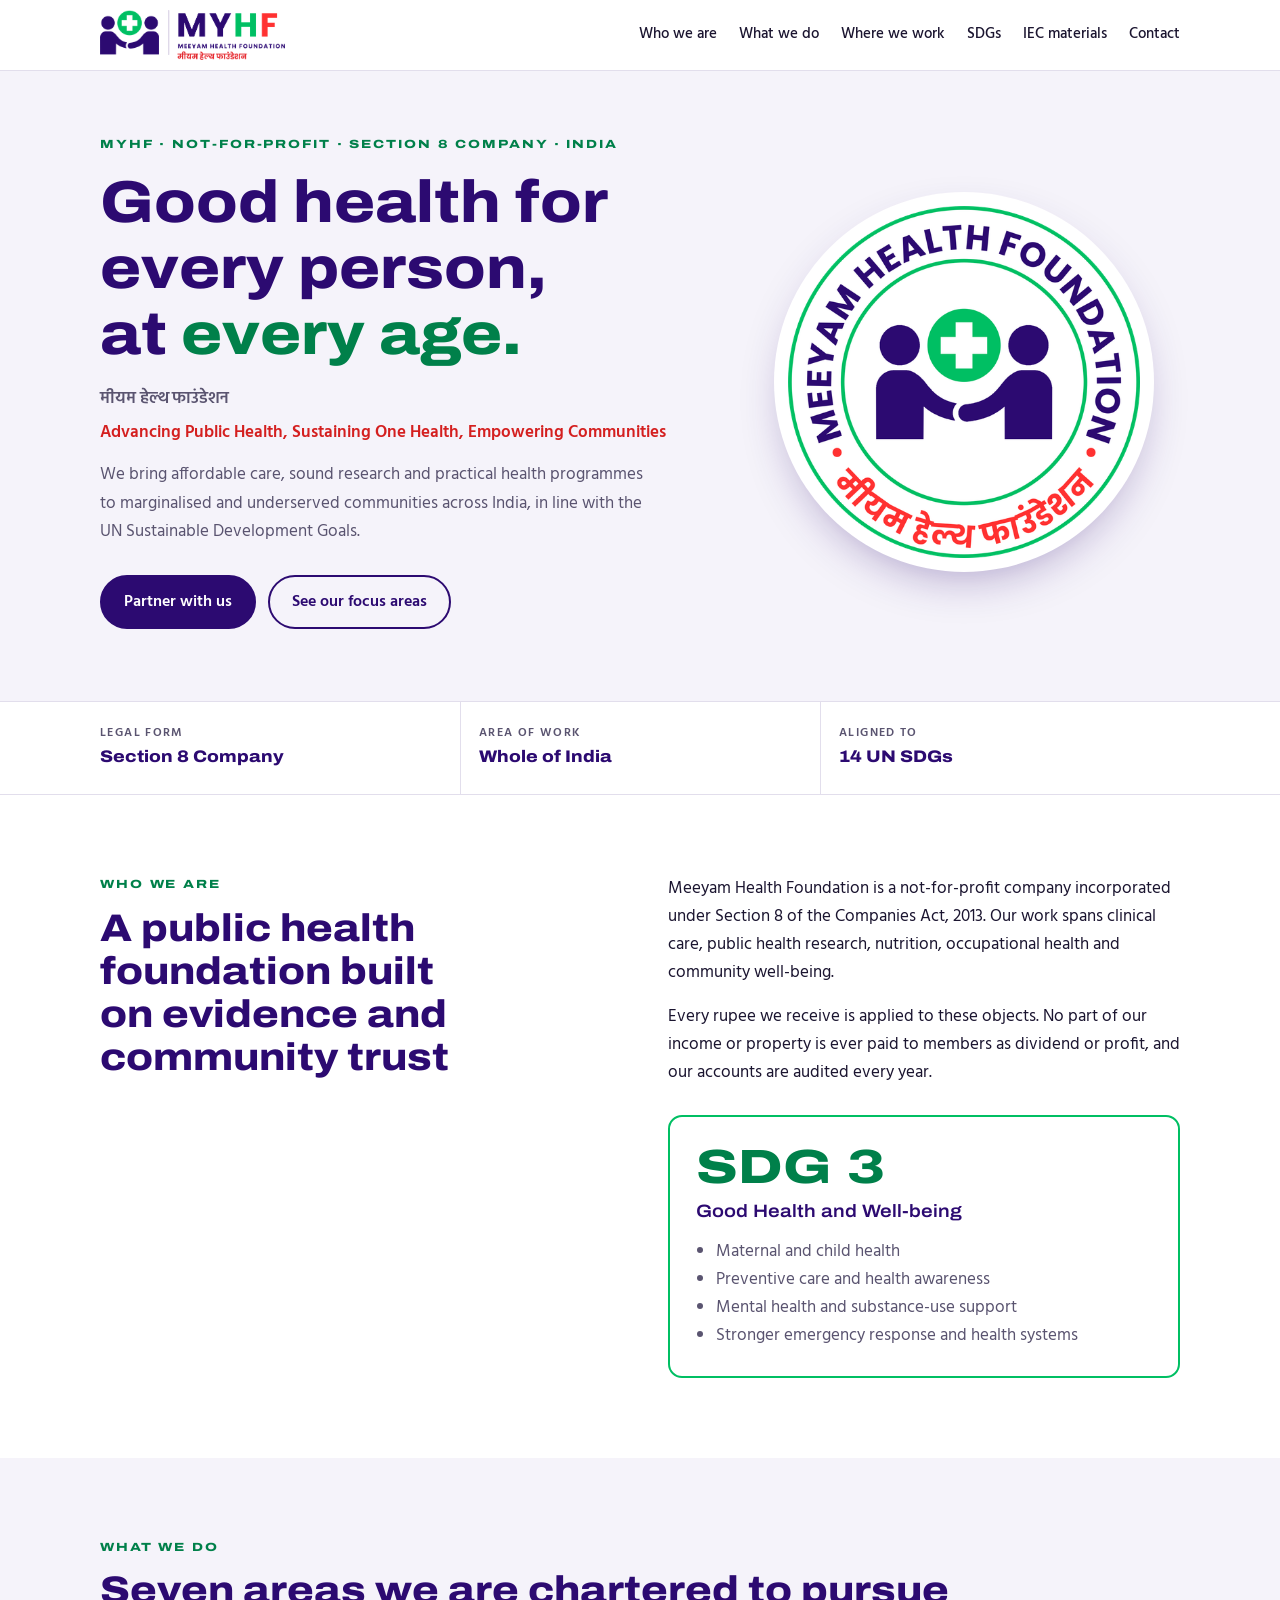
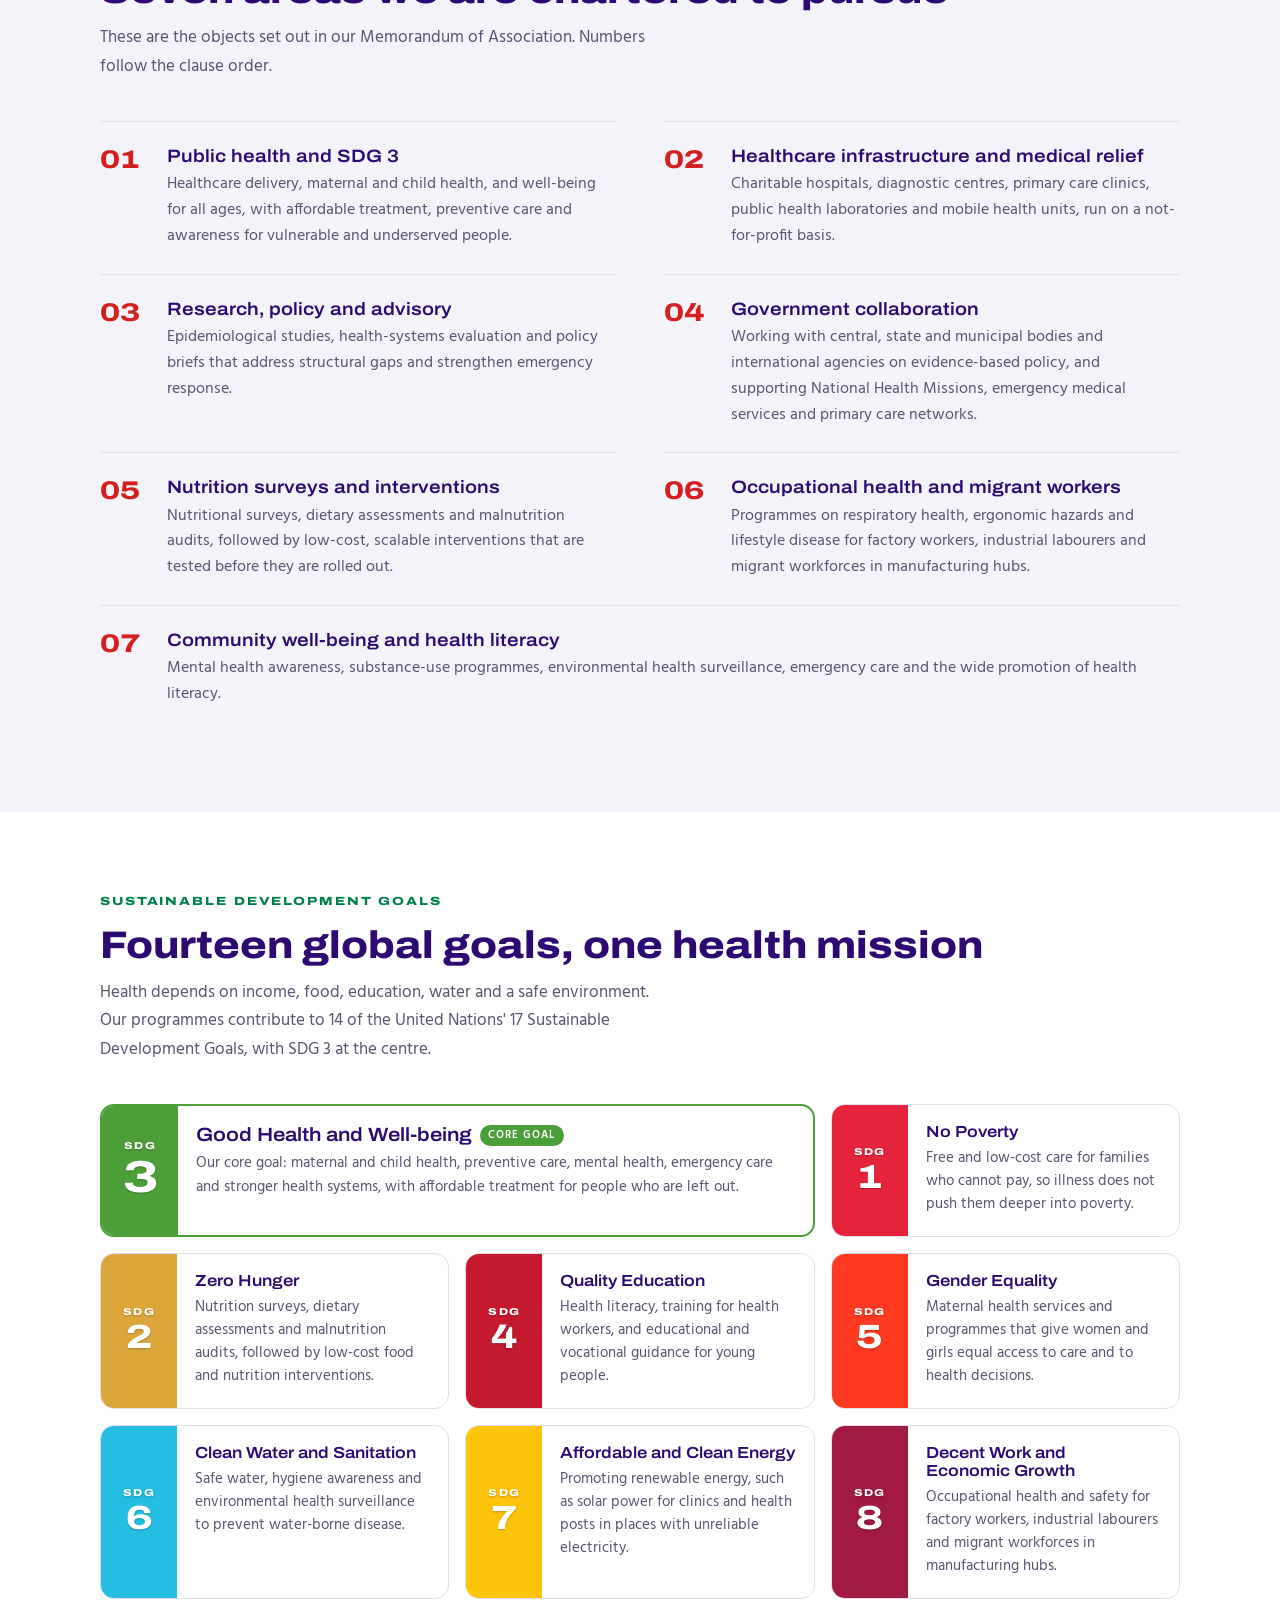
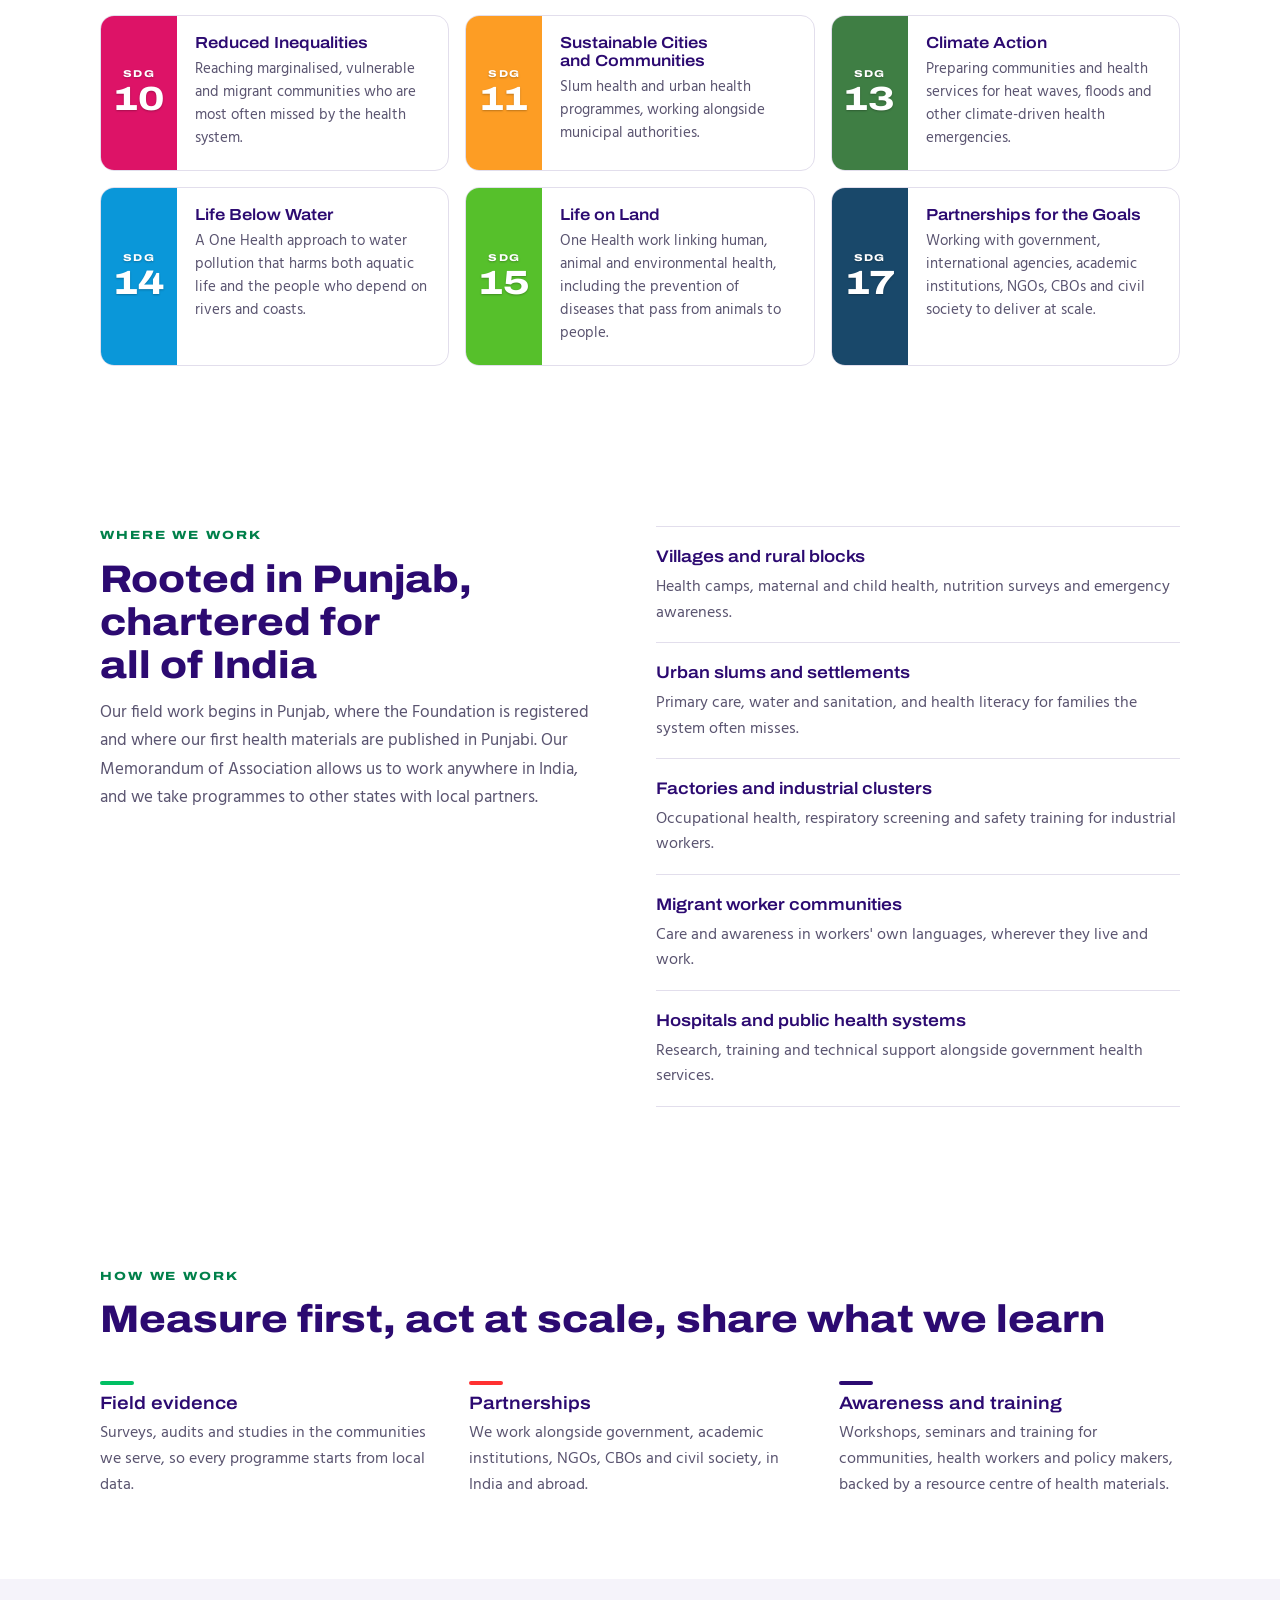
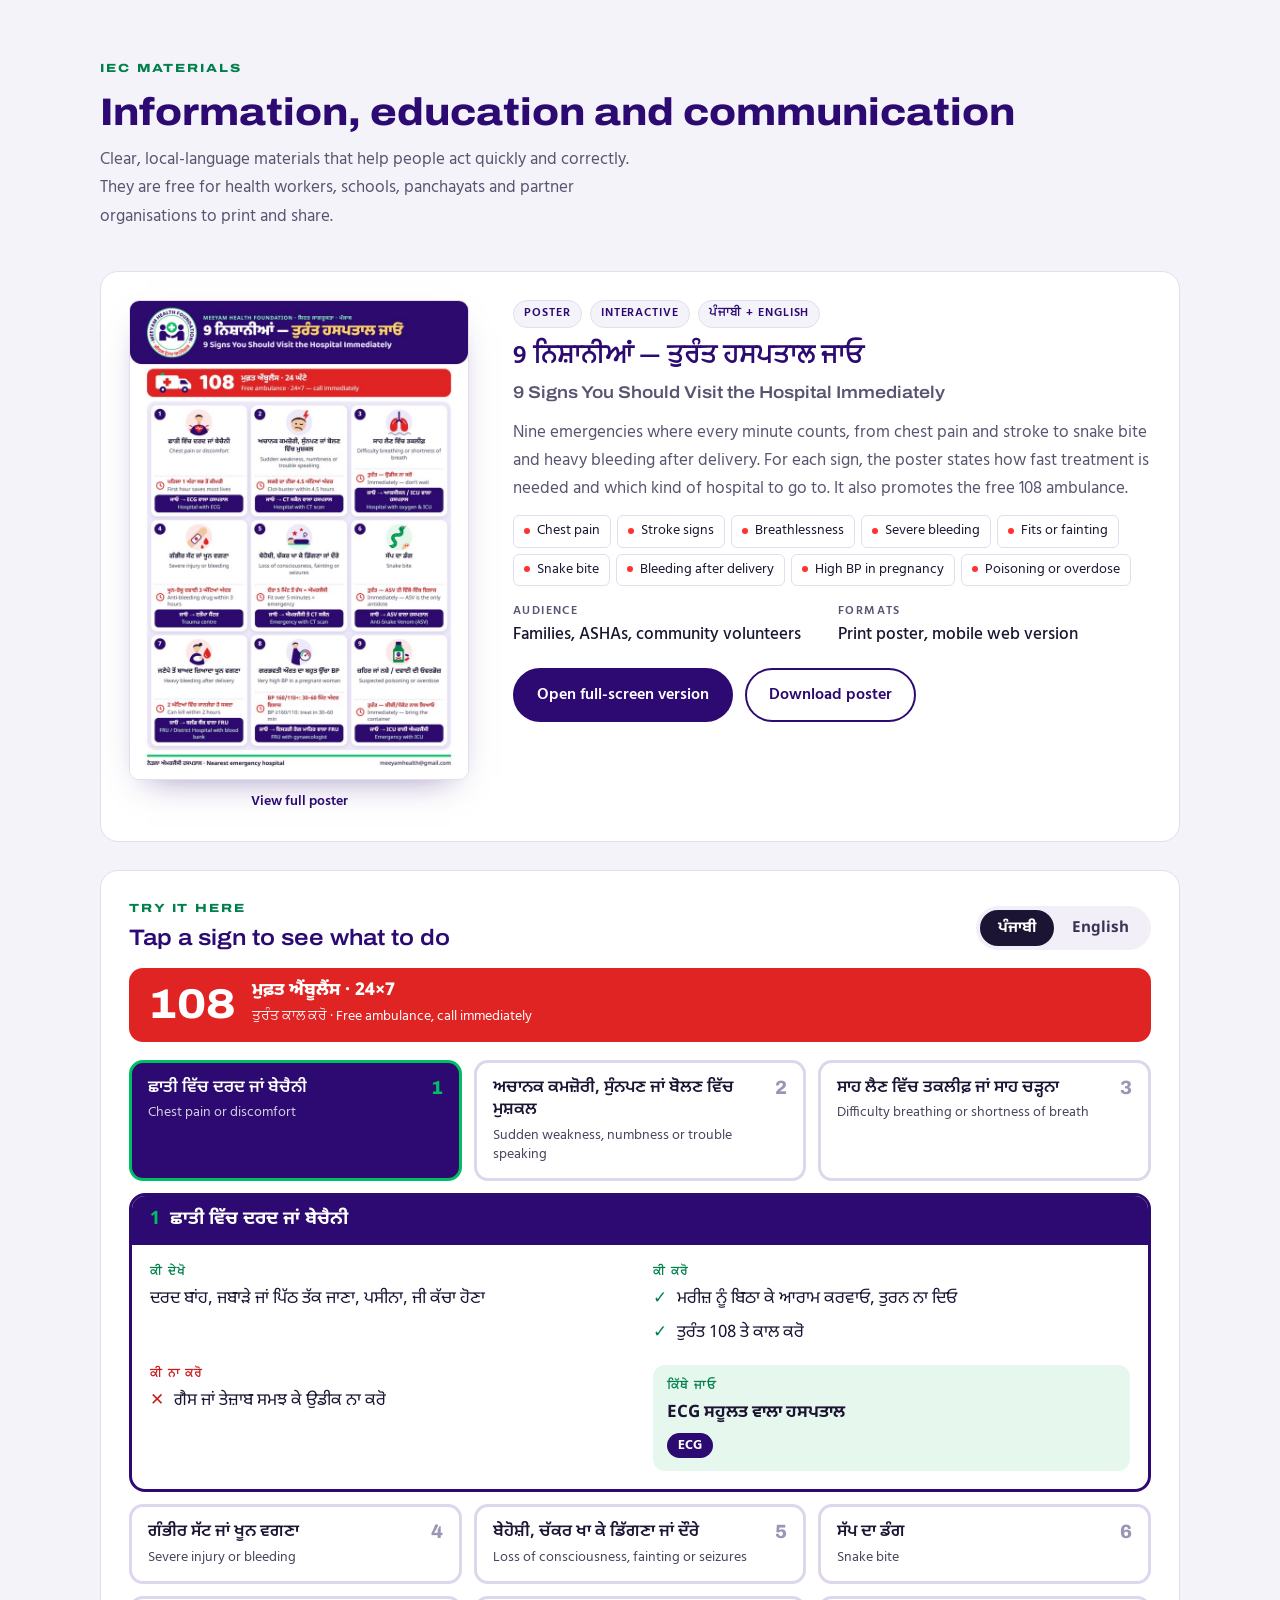
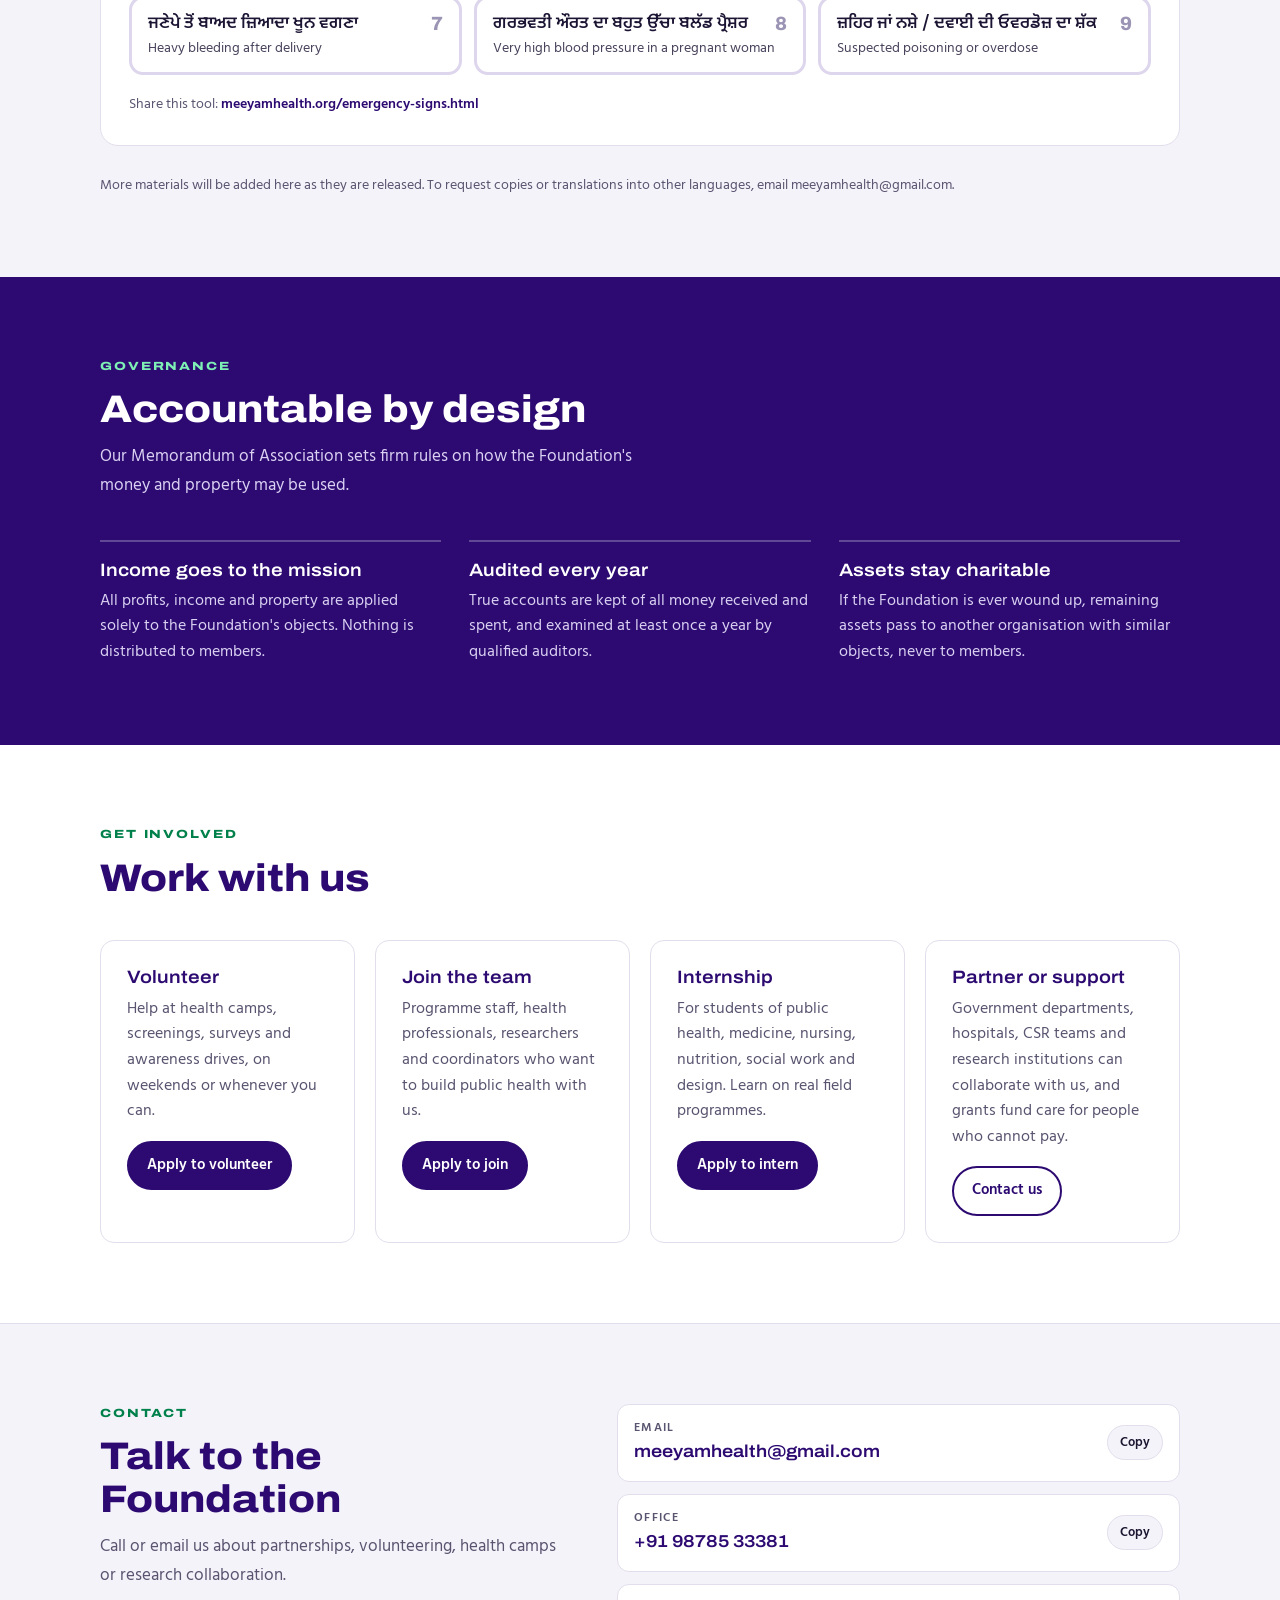
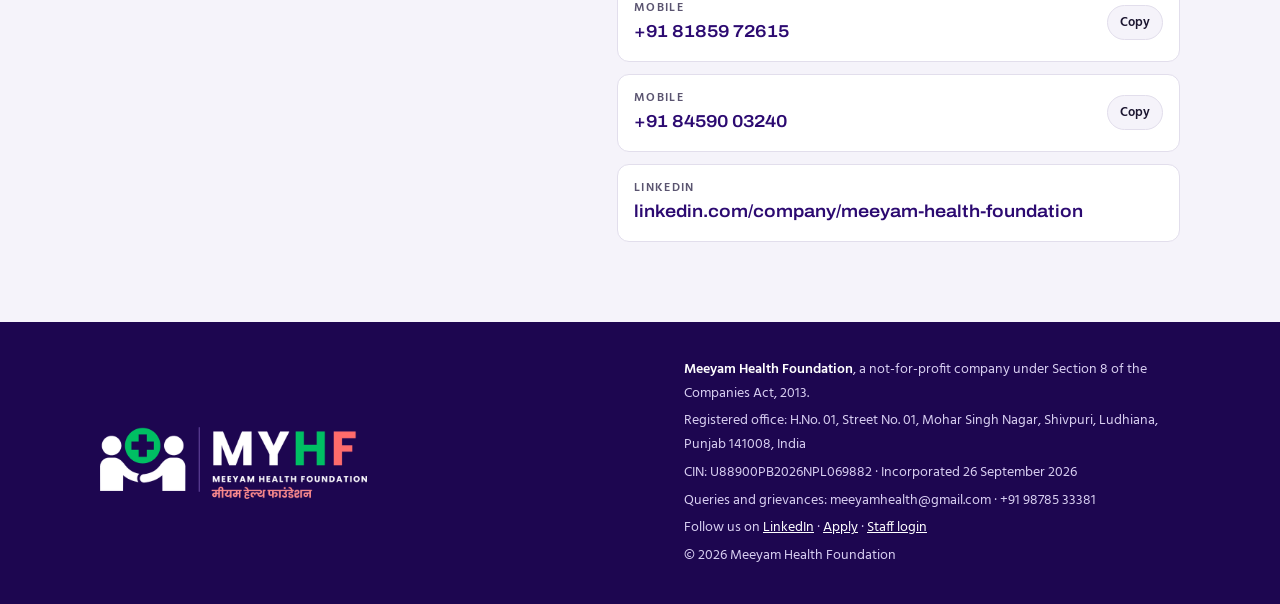
==== index.html @ 7d06ec4c "Add apply, staff and admin pages; shorter description" ====
<!doctype html>
<html lang="en">
<head>
<meta charset="utf-8">
<meta name="viewport" content="width=device-width, initial-scale=1, viewport-fit=cover">
<meta name="description" content="Meeyam Health Foundation (MYHF) is a not-for-profit in Punjab, India, working on public health, NCDs, nutrition and research with government programmes.">
<meta property="og:title" content="Meeyam Health Foundation (MYHF)">
<meta property="og:description" content="Advancing Public Health, Sustaining One Health, Empowering Communities">
<link rel="canonical" href="https://meeyamhealth.org/">
<meta property="og:url" content="https://meeyamhealth.org/">
<meta property="og:site_name" content="Meeyam Health Foundation">
<meta property="og:image" content="https://meeyamhealth.org/share.jpg">
<meta name="twitter:card" content="summary_large_image">
<script type="application/ld+json">
{"@context":"https://schema.org","@type":"NGO","name":"Meeyam Health Foundation","alternateName":["MYHF","मीयम हेल्थ फाउंडेशन"],"url":"https://meeyamhealth.org/","logo":"https://meeyamhealth.org/emblem.png","slogan":"Advancing Public Health, Sustaining One Health, Empowering Communities","description":"Not-for-profit Section 8 company in Punjab, India, working on public health, nutrition, occupational health and community well-being in line with the UN Sustainable Development Goals.","email":"meeyamhealth@gmail.com","telephone":"+91-98785-33381","areaServed":"IN","sameAs":["https://www.linkedin.com/company/meeyam-health-foundation/"],"foundingDate":"2026-09-26","identifier":"U88900PB2026NPL069882","address":{"@type":"PostalAddress","streetAddress":"H.No. 01, Street No. 01, Mohar Singh Nagar, Shivpuri","addressLocality":"Ludhiana","addressRegion":"Punjab","postalCode":"141008","addressCountry":"IN"}}
</script>
<meta property="og:type" content="website">
<meta name="theme-color" content="#2C0A71">
<link rel="icon" href="/favicon.ico" sizes="48x48">
<link rel="icon" type="image/png" sizes="192x192" href="/icon-192.png">
<link rel="apple-touch-icon" href="/icon-192.png">
<title>Meeyam Health Foundation</title>
<link rel="preconnect" href="https://fonts.googleapis.com">
<link rel="preconnect" href="https://fonts.gstatic.com" crossorigin>
<link rel="stylesheet" href="https://fonts.googleapis.com/css2?family=Archivo:wdth,wght@112,600;112,800;125,800&family=Hind:wght@400;500;600&family=Noto+Sans+Gurmukhi:wght@400;600;700&display=swap">
<style>
/* Layout: seal-led hero, a ledger of the seven MOA objects, a charter strip, then contact. Indigo carries the page; green and red appear only as the logo uses them. */
:root{
  --indigo:#2C0A71;      /* logo ink */
  --indigo-deep:#1D0650;
  --green:#00BF63;       /* logo ring */
  --red:#FF3131;         /* logo cross */
  --bg:#FFFFFF;
  --paper:#F5F3FA;       /* indigo-tinted neutral */
  --ink:#1B1530;
  --muted:#5A5470;
  --line:#E2DEEC;
  --accent-text:#2C0A71;
  --green-text:#00804A;
  --red-text:#D41F1F;
  --display:"Archivo","Arial Black","Helvetica Neue",Arial,sans-serif;
  --gur:"Noto Sans Gurmukhi","Hind","Noto Sans",system-ui,sans-serif;
  --body:"Hind","Segoe UI","Noto Sans",system-ui,sans-serif;
  --max:1120px;
}
@media (prefers-color-scheme: dark){:root:not([data-theme="light"]){
  --bg:#110A24;--paper:#1A1233;--ink:#EEEAF7;--muted:#B0A8C8;--line:#2E2550;
  --accent-text:#C9B8FF;--green-text:#3DDC8F;--red-text:#FF7070;color-scheme:dark}}
:root[data-theme="dark"]{
  --bg:#110A24;--paper:#1A1233;--ink:#EEEAF7;--muted:#B0A8C8;--line:#2E2550;
  --accent-text:#C9B8FF;--green-text:#3DDC8F;--red-text:#FF7070;color-scheme:dark}

*{box-sizing:border-box}
html{scroll-behavior:smooth}
@media (prefers-reduced-motion:reduce){html{scroll-behavior:auto}}
body{background:var(--bg);color:var(--ink);font-family:var(--body);font-size:17px;line-height:1.65;margin:0}
.wrap{max-width:var(--max);margin-inline:auto;padding-inline:20px}
h1,h2,h3{font-family:var(--display);font-stretch:112%;line-height:1.12;text-wrap:balance;margin:0;color:var(--accent-text)}
h2{font-size:clamp(1.7rem,3.4vw,2.4rem);font-weight:800}
h3{font-size:1.12rem;font-weight:600}
p{margin:0}
a{color:var(--accent-text)}
:focus-visible{outline:3px solid var(--green);outline-offset:3px;border-radius:4px}
.eyebrow{font-family:var(--display);font-stretch:125%;font-weight:800;font-size:.74rem;letter-spacing:.16em;text-transform:uppercase;color:var(--green-text)}
.lede{color:var(--muted);font-size:1.08rem;max-width:62ch}

/* header */
.top{position:sticky;top:env(safe-area-inset-top,0px);z-index:10;background:var(--bg);border-bottom:1px solid var(--line)}
.top .wrap{display:flex;align-items:center;justify-content:space-between;gap:16px;padding-block:10px}
.brand{display:flex;align-items:center;gap:12px;text-decoration:none;color:var(--accent-text)}
.brand img{height:50px;width:auto;display:block}
.brand b{font-family:var(--display);font-stretch:125%;font-weight:800;font-size:.95rem;letter-spacing:.06em;line-height:1.15;display:block}
.brand span{font-size:.78rem;color:var(--muted)}
.nav{display:flex;gap:22px;flex-wrap:wrap}
.nav a{text-decoration:none;color:var(--ink);font-weight:500;font-size:.95rem}
.nav a:hover{color:var(--accent-text);text-decoration:underline;text-underline-offset:4px}
@media (max-width:760px){.nav{display:none}}

/* hero */
.hero{background:var(--paper);border-bottom:1px solid var(--line)}
.hero .wrap{display:grid;grid-template-columns:1.25fr .9fr;gap:48px;align-items:center;padding-block:64px 72px}
.hero h1{font-size:clamp(2.2rem,5.2vw,3.7rem);font-weight:800;margin-block:14px 18px}
.hero h1 em{font-style:normal;color:var(--green-text)}
.hindi{font-family:var(--body);font-weight:600;color:var(--muted);font-size:1.05rem}
.tag{font-weight:600;color:var(--red-text);margin-top:6px}
.cta{display:flex;flex-wrap:wrap;gap:12px;margin-top:28px}
.btn{display:inline-block;padding:12px 22px;border-radius:999px;font-weight:600;text-decoration:none;font-size:1rem;border:2px solid var(--indigo)}
.btn.solid{background:var(--indigo);color:#fff}
.btn.solid:hover{background:var(--indigo-deep)}
.btn.ghost{color:var(--accent-text);border-color:currentColor}
.seal{justify-self:center;width:min(100%,380px);aspect-ratio:1;max-width:100%;border-radius:50%;background:#fff;padding:14px;box-shadow:0 18px 50px -20px rgba(44,10,113,.45)}
.seal img{width:100%;height:100%;display:block}
@media (max-width:820px){.hero .wrap{grid-template-columns:1fr;padding-block:40px 48px;gap:32px}.seal{width:min(72%,300px);order:-1}}

/* facts strip */
.facts{border-bottom:1px solid var(--line)}
.facts .wrap{display:grid;grid-template-columns:repeat(3,1fr);gap:0}
.fact{padding:22px 18px;border-left:1px solid var(--line)}
.fact:first-child{border-left:0;padding-left:0}
.fact small{display:block;font-size:.72rem;letter-spacing:.12em;text-transform:uppercase;color:var(--muted);font-weight:600}
.fact strong{font-family:var(--display);font-stretch:112%;font-weight:800;font-size:1.05rem;color:var(--accent-text)}
@media (max-width:620px){.facts .wrap{grid-template-columns:1fr}.fact{border-left:0;padding-left:0;border-top:1px solid var(--line)}.fact:first-child{border-top:0}}

section{padding-block:80px}
.head{display:grid;gap:12px;margin-bottom:40px}

/* about */
.about .wrap{display:grid;grid-template-columns:1fr 1fr;gap:56px}
.about p+p{margin-top:16px}
.sdg{border:2px solid var(--green);border-radius:14px;padding:26px;display:grid;gap:10px;align-self:start}
.sdg .big{font-family:var(--display);font-stretch:125%;font-weight:800;font-size:3rem;line-height:1;color:var(--green-text)}
.sdg ul{margin:6px 0 0;padding-left:20px;color:var(--muted)}
@media (max-width:820px){.about .wrap{grid-template-columns:1fr;gap:32px}}

/* objects ledger */
.work{background:var(--paper)}
.ledger{list-style:none;margin:0;padding:0;display:grid;grid-template-columns:1fr 1fr;gap:0 48px}
.ledger li{display:grid;grid-template-columns:3.2rem 1fr;gap:16px;padding-block:24px;border-top:1px solid var(--line);min-width:0}
.ledger .n{font-family:var(--display);font-stretch:125%;font-weight:800;font-size:1.6rem;color:var(--red-text);line-height:1.1;font-variant-numeric:tabular-nums}
.ledger p{color:var(--muted);margin-top:6px;font-size:.98rem}
.ledger li:last-child{grid-column:1 / -1}
@media (max-width:820px){.ledger{grid-template-columns:1fr}}
.note{margin-top:28px;font-size:.88rem;color:var(--muted)}

/* how */
.how .grid{display:grid;grid-template-columns:repeat(3,1fr);gap:28px}
.how .item{display:grid;gap:8px;align-content:start}
.how .item i{display:block;width:34px;height:4px;border-radius:2px;background:var(--green)}
.how .item:nth-child(2) i{background:var(--red)}
.how .item:nth-child(3) i{background:var(--indigo)}
.how .item p{color:var(--muted);font-size:.98rem}
@media (max-width:820px){.how .grid{grid-template-columns:1fr}}

/* charter */
.charter{background:var(--indigo);color:#fff}
.charter h2,.charter h3{color:#fff}
.charter .eyebrow{color:#7EF0B5}
.charter .lede{color:#D9D0F2}
.charter .cols{display:grid;grid-template-columns:repeat(3,1fr);gap:28px;margin-top:8px}
.charter .col{border-top:2px solid rgba(255,255,255,.25);padding-top:18px;display:grid;gap:8px;align-content:start}
.charter .col p{color:#D9D0F2;font-size:.97rem}
.people{display:flex;flex-wrap:wrap;gap:14px;margin-top:36px}
.person{background:rgba(255,255,255,.08);border:1px solid rgba(255,255,255,.18);border-radius:12px;padding:16px 20px;min-width:0}
.person b{display:block;font-family:var(--display);font-stretch:112%;font-weight:600}
.person span{font-size:.88rem;color:#D9D0F2}
@media (max-width:820px){.charter .cols{grid-template-columns:1fr}}

/* involve */
.involve .grid{display:grid;grid-template-columns:repeat(4,1fr);gap:20px}
.involve .card .btn{justify-self:start;margin-top:6px;padding:10px 18px;font-size:.95rem}
@media (max-width:1040px){.involve .grid{grid-template-columns:1fr 1fr}}
.card{border:1px solid var(--line);border-radius:14px;padding:26px;display:grid;gap:10px;align-content:start;background:var(--bg)}
.card p{color:var(--muted);font-size:.97rem}
@media (max-width:620px){.involve .grid{grid-template-columns:1fr}}

/* contact */
.contact{background:var(--paper);border-top:1px solid var(--line)}
.contact .wrap{display:grid;grid-template-columns:.9fr 1.1fr;gap:56px}
.lines{display:grid;gap:12px}
.line{display:flex;align-items:center;justify-content:space-between;gap:12px;background:var(--bg);border:1px solid var(--line);border-radius:12px;padding:14px 16px;min-width:0}
.line div{min-width:0}
.line small{display:block;font-size:.72rem;letter-spacing:.12em;text-transform:uppercase;color:var(--muted);font-weight:600}
.line a,.line .val{font-family:var(--display);font-stretch:112%;font-weight:600;font-size:1.08rem;text-decoration:none;color:var(--accent-text);overflow-wrap:anywhere;user-select:all}
.copy{flex:none;font:600 .82rem var(--body);border:1px solid var(--line);background:var(--paper);color:var(--ink);border-radius:999px;padding:6px 12px;cursor:pointer}
.copy:hover{border-color:var(--accent-text)}
@media (max-width:820px){.contact .wrap{grid-template-columns:1fr;gap:32px}}

footer{background:var(--indigo-deep);color:#D9D0F2;font-size:.9rem}
footer .wrap{display:flex;flex-wrap:wrap;gap:24px;align-items:center;justify-content:space-between;padding-block:36px}
footer .fb{display:flex;align-items:center;gap:14px}
footer .fb img{height:72px;width:auto;max-width:100%}
footer .legal{display:grid;gap:4px;max-width:62ch}footer .legal strong{color:#fff;font-weight:600}
footer b{color:#fff;font-family:var(--display);font-stretch:125%;font-weight:800;letter-spacing:.06em;display:block}

/* SDG tiles: official UN goal colours, our own type */
.sdg-grid{list-style:none;margin:0;padding:0;display:grid;grid-template-columns:repeat(3,1fr);gap:16px}
.sdg-t{display:grid;grid-template-columns:76px 1fr;border:1px solid var(--line);border-radius:14px;overflow:hidden;background:var(--bg);min-width:0}
.sdg-n{background:var(--c);color:#fff;font-family:var(--display);font-stretch:125%;font-weight:800;font-size:2.1rem;line-height:1;display:flex;flex-direction:column;align-items:center;justify-content:center;gap:4px;text-shadow:0 1px 2px rgba(0,0,0,.25)}
.sdg-n small{font-size:.62rem;letter-spacing:.14em}
.sdg-b{padding:18px 18px 20px;display:grid;gap:6px;align-content:start;min-width:0}
.sdg-b h3{font-size:1rem}
.sdg-b p{color:var(--muted);font-size:.93rem;line-height:1.55}
.sdg-t.core{border:2px solid var(--c);grid-column:span 2}
.sdg-t.core .sdg-n{font-size:2.8rem}
.sdg-t.core h3{font-size:1.2rem}
.sdg-t.core h3::after{content:"Core goal";display:inline-block;margin-left:8px;vertical-align:middle;font:600 .66rem var(--body);letter-spacing:.1em;text-transform:uppercase;color:#fff;background:#4C9F38;border-radius:999px;padding:2px 8px}
@media (max-width:900px){.sdg-grid{grid-template-columns:1fr 1fr}.sdg-t.core{grid-column:auto}}
@media (max-width:620px){.sdg-grid{grid-template-columns:1fr}}

/* where we work */
.where .wrap{display:grid;grid-template-columns:1fr 1.05fr;gap:56px}
.places{list-style:none;margin:0;padding:0;display:grid}
.places li{display:grid;gap:4px;padding-block:16px;border-top:1px solid var(--line)}
.places li:last-child{border-bottom:1px solid var(--line)}
.places b{font-family:var(--display);font-stretch:112%;font-weight:600;color:var(--accent-text);font-size:1.05rem}
.places span{color:var(--muted);font-size:.97rem}
@media (max-width:820px){.where .wrap{grid-template-columns:1fr;gap:28px}}

/* IEC */
.iec{background:var(--paper)}
.iec-item{display:grid;grid-template-columns:minmax(0,340px) 1fr;gap:44px;align-items:start;background:var(--bg);border:1px solid var(--line);border-radius:18px;padding:28px}
.iec-thumb{display:grid;gap:10px;padding:0;border:0;background:none;cursor:zoom-in;text-align:center;color:var(--accent-text);font:600 .9rem var(--body)}
.iec-thumb img{width:100%;border-radius:10px;border:1px solid var(--line);box-shadow:0 14px 34px -18px rgba(44,10,113,.5);transition:transform .2s}
.iec-thumb:hover img{transform:translateY(-3px)}
.iec-body{display:grid;gap:12px;min-width:0}
.iec-body h3{font-family:var(--body);font-weight:600;font-size:1.6rem;line-height:1.3}
.iec-en{font-family:var(--display);font-stretch:112%;font-weight:600;color:var(--ink);margin-top:-6px}
.iec-body>p{color:var(--muted)}
.iec-tags{display:flex;flex-wrap:wrap;gap:8px}
.iec-tags span{font-size:.74rem;font-weight:600;letter-spacing:.08em;text-transform:uppercase;padding:3px 10px;border-radius:999px;background:var(--paper);color:var(--accent-text);border:1px solid var(--line)}
.signs{list-style:none;margin:0;padding:0;display:flex;flex-wrap:wrap;gap:6px}
.signs li{font-size:.86rem;padding:4px 10px;border-radius:6px;border:1px solid var(--line);color:var(--ink)}
.signs li::before{content:"";display:inline-block;width:6px;height:6px;border-radius:50%;background:var(--red);margin-right:7px;vertical-align:middle}
.meta{display:grid;grid-template-columns:1fr 1fr;gap:12px;margin:4px 0 0}
.meta dt{font-size:.72rem;letter-spacing:.12em;text-transform:uppercase;color:var(--muted);font-weight:600}
.meta dd{margin:0;font-weight:500}
@media (max-width:820px){.iec-item{grid-template-columns:1fr;gap:24px;padding:20px}.iec-thumb{max-width:300px;justify-self:center}.meta{grid-template-columns:1fr}}
dialog#poster-dialog{border:0;padding:0;background:transparent;max-width:min(92vw,820px);max-height:92vh}
dialog#poster-dialog::backdrop{background:rgba(17,10,36,.82)}
dialog#poster-dialog img{display:block;width:100%;height:auto;border-radius:8px}
dialog#poster-dialog .close{position:sticky;top:0;float:right;margin:0 0 8px;font:600 .9rem var(--body);background:#fff;color:#2C0A71;border:0;border-radius:999px;padding:8px 16px;cursor:pointer}

/* embedded interactive IEC: always a white poster board */
.ei{margin-top:28px;background:#fff;color:#1C1433;border:1px solid var(--line);border-radius:18px;padding:28px;display:grid;gap:18px}
.ei .eyebrow{color:#00804A}
.ei-head{display:flex;flex-wrap:wrap;align-items:end;justify-content:space-between;gap:12px}
.ei-title{font-size:1.4rem;color:#2C0A71;margin-top:6px}
.ei-toggle{display:inline-flex;background:#F2EFF8;border-radius:999px;padding:4px}
.ei-toggle button{all:unset;cursor:pointer;padding:8px 18px;border-radius:999px;font:700 .95rem var(--gur);color:#3B3354}
.ei-toggle button[aria-pressed="true"]{background:#1C1433;color:#fff}
.ei-toggle button:focus-visible,.ei-sign:focus-visible{outline:3px solid #00BF63;outline-offset:2px}
.ei-amb{display:flex;align-items:center;gap:16px;background:#E02424;color:#fff;border-radius:14px;padding:12px 20px;text-decoration:none}
.ei-amb .n{font-family:var(--display);font-stretch:112%;font-weight:800;font-size:2.6rem;line-height:1}
.ei-amb b{display:block;font:800 1.1rem/1.25 var(--gur)}
.ei-amb .t span{font-size:.9rem}
.ei-grid{list-style:none;margin:0;padding:0;display:grid;grid-template-columns:repeat(3,minmax(0,1fr));gap:12px}
@media (max-width:760px){.ei-grid{grid-template-columns:repeat(2,minmax(0,1fr))}}
@media (max-width:460px){.ei-grid{grid-template-columns:1fr}.ei{padding:16px}.ei-amb{gap:10px;padding:10px 14px}.ei-amb .n{font-size:2rem}.ei-amb b{font-size:.95rem}.ei-amb .t span{font-size:.8rem}}
.ei-sign{all:unset;box-sizing:border-box;cursor:pointer;width:100%;height:100%;display:grid;grid-template-columns:1fr auto;align-content:start;gap:4px 10px;padding:14px 16px;border-radius:14px;background:#fff;border:3px solid #DDD6EC;color:#1C1433}
.ei-sign:hover{border-color:#B9AEDA}
.ei-sign[aria-expanded="true"]{background:#2C0A71;color:#fff;border-color:#00BF63}
.ei-sign .k{font:600 1.05rem/1.35 var(--gur)}
.ei-sign .num{font-family:var(--display);font-weight:800;font-size:1.2rem;color:#9C94B4;line-height:1.1}
.ei-sign[aria-expanded="true"] .num{color:#00BF63}
.ei-sign .e{grid-column:1/-1;font-size:.85rem;opacity:.8;line-height:1.4}
@media (max-width:460px){.ei-sign .e{display:none}}
.ei-detail{grid-column:1/-1;border:3px solid #2C0A71;border-radius:16px;overflow:hidden;background:#fff}
.ei-detail h4{margin:0;background:#2C0A71;color:#fff;padding:12px 18px;font:700 1.15rem/1.35 var(--gur);display:flex;gap:10px}
.ei-detail h4 span{color:#00BF63}
.ei-d{display:grid;grid-template-columns:1fr 1fr;gap:18px 26px;padding:18px;font-family:var(--gur)}
@media (max-width:620px){.ei-d{grid-template-columns:1fr;padding:14px;gap:14px}}
.ei-d p{margin:0;color:#1C1433}
.ei-l{font:700 .72rem var(--body);letter-spacing:.12em;text-transform:uppercase;color:#00804A;margin-bottom:4px}
.ei-l.no{color:#C81E1E}
.ei-d ul{list-style:none;margin:0;padding:0;display:grid;gap:6px}
.ei-d li,.ei-dont{display:grid;grid-template-columns:18px 1fr;gap:6px}
.ei-d li::before{content:"✓";color:#00804A;font-weight:800}
.ei-dont::before{content:"✕";color:#C81E1E;font-weight:800}
.ei-where{background:#E6F7EE;border-radius:12px;padding:12px 14px}
.ei-where p{font-weight:700}
.ei-tag{display:inline-block;margin-top:6px;background:#2C0A71;color:#fff;border-radius:999px;padding:2px 11px;font:700 .8rem var(--body)}
.ei-foot{margin:0;font-size:.88rem;color:#5A5470}
.ei-url{font-weight:600;color:#2C0A71;user-select:all;overflow-wrap:anywhere}
</style>
</head>
<body>
<header class="top">
  <div class="wrap">
    <a class="brand" href="#home" aria-label="Meeyam Health Foundation, home">
      <picture><source media="(prefers-color-scheme: dark)" srcset="logo-header-dark.png"><img src="logo-header.png" alt="MYHF, Meeyam Health Foundation"></picture>
    </a>
    <nav class="nav" aria-label="Main">
      <a href="#about">Who we are</a>
      <a href="#work">What we do</a>
      <a href="#where">Where we work</a>
      <a href="#sdgs">SDGs</a>
      <a href="#iec">IEC materials</a>
      <a href="#contact">Contact</a>
    </nav>
  </div>
</header>

<main id="home">
  <div class="hero">
    <div class="wrap">
      <div>
        <div class="eyebrow">MYHF · Not-for-profit · Section 8 company · India</div>
        <h1>Good health for every person, at <em>every age.</em></h1>
        <p class="hindi" lang="hi">मीयम हेल्थ फाउंडेशन</p>
        <p class="tag">Advancing Public Health, Sustaining One Health, Empowering Communities</p>
        <p class="lede" style="margin-top:14px">We bring affordable care, sound research and practical health programmes to marginalised and underserved communities across India, in line with the UN Sustainable Development Goals.</p>
        <div class="cta">
          <a class="btn solid" href="#involve">Partner with us</a>
          <a class="btn ghost" href="#work">See our focus areas</a>
        </div>
      </div>
      <div class="seal"><img src="emblem.png" alt="Meeyam Health Foundation seal: two people joining hands beneath a green health plus"></div>
    </div>
  </div>

  <div class="facts">
    <div class="wrap">
      <div class="fact"><small>Legal form</small><strong>Section 8 Company</strong></div>
      <div class="fact"><small>Area of work</small><strong>Whole of India</strong></div>
      <div class="fact"><small>Aligned to</small><strong>14 UN SDGs</strong></div>
    </div>
  </div>

  <section class="about" id="about">
    <div class="wrap">
      <div class="head" style="margin:0;align-content:start">
        <div class="eyebrow">Who we are</div>
        <h2>A public health foundation built on evidence and community trust</h2>
      </div>
      <div>
        <p>Meeyam Health Foundation is a not-for-profit company incorporated under Section 8 of the Companies Act, 2013. Our work spans clinical care, public health research, nutrition, occupational health and community well-being.</p>
        <p>Every rupee we receive is applied to these objects. No part of our income or property is ever paid to members as dividend or profit, and our accounts are audited every year.</p>
        <div class="sdg" style="margin-top:28px">
          <div class="big">SDG 3</div>
          <h3>Good Health and Well-being</h3>
          <ul>
            <li>Maternal and child health</li>
            <li>Preventive care and health awareness</li>
            <li>Mental health and substance-use support</li>
            <li>Stronger emergency response and health systems</li>
          </ul>
        </div>
      </div>
    </div>
  </section>

  <section class="work" id="work">
    <div class="wrap">
      <div class="head">
        <div class="eyebrow">What we do</div>
        <h2>Seven areas we are chartered to pursue</h2>
        <p class="lede">These are the objects set out in our Memorandum of Association. Numbers follow the clause order.</p>
      </div>
      <ol class="ledger">
        <li><span class="n">01</span><div><h3>Public health and SDG 3</h3><p>Healthcare delivery, maternal and child health, and well-being for all ages, with affordable treatment, preventive care and awareness for vulnerable and underserved people.</p></div></li>
        <li><span class="n">02</span><div><h3>Healthcare infrastructure and medical relief</h3><p>Charitable hospitals, diagnostic centres, primary care clinics, public health laboratories and mobile health units, run on a not-for-profit basis.</p></div></li>
        <li><span class="n">03</span><div><h3>Research, policy and advisory</h3><p>Epidemiological studies, health-systems evaluation and policy briefs that address structural gaps and strengthen emergency response.</p></div></li>
        <li><span class="n">04</span><div><h3>Government collaboration</h3><p>Working with central, state and municipal bodies and international agencies on evidence-based policy, and supporting National Health Missions, emergency medical services and primary care networks.</p></div></li>
        <li><span class="n">05</span><div><h3>Nutrition surveys and interventions</h3><p>Nutritional surveys, dietary assessments and malnutrition audits, followed by low-cost, scalable interventions that are tested before they are rolled out.</p></div></li>
        <li><span class="n">06</span><div><h3>Occupational health and migrant workers</h3><p>Programmes on respiratory health, ergonomic hazards and lifestyle disease for factory workers, industrial labourers and migrant workforces in manufacturing hubs.</p></div></li>
        <li><span class="n">07</span><div><h3>Community well-being and health literacy</h3><p>Mental health awareness, substance-use programmes, environmental health surveillance, emergency care and the wide promotion of health literacy.</p></div></li>
      </ol>
    </div>
  </section>

  <section class="goals" id="sdgs">
    <div class="wrap">
      <div class="head">
        <div class="eyebrow">Sustainable Development Goals</div>
        <h2>Fourteen global goals, one health mission</h2>
        <p class="lede">Health depends on income, food, education, water and a safe environment. Our programmes contribute to 14 of the United Nations' 17 Sustainable Development Goals, with SDG 3 at the centre.</p>
      </div>
      <ul class="sdg-grid">
        <li class="sdg-t core" style="--c:#4C9F38"><div class="sdg-n"><small>SDG</small>3</div><div class="sdg-b"><h3>Good Health and Well-being</h3><p>Our core goal: maternal and child health, preventive care, mental health, emergency care and stronger health systems, with affordable treatment for people who are left out.</p></div></li>
        <li class="sdg-t" style="--c:#E5243B"><div class="sdg-n"><small>SDG</small>1</div><div class="sdg-b"><h3>No Poverty</h3><p>Free and low-cost care for families who cannot pay, so illness does not push them deeper into poverty.</p></div></li>
        <li class="sdg-t" style="--c:#DDA63A"><div class="sdg-n"><small>SDG</small>2</div><div class="sdg-b"><h3>Zero Hunger</h3><p>Nutrition surveys, dietary assessments and malnutrition audits, followed by low-cost food and nutrition interventions.</p></div></li>
        <li class="sdg-t" style="--c:#C5192D"><div class="sdg-n"><small>SDG</small>4</div><div class="sdg-b"><h3>Quality Education</h3><p>Health literacy, training for health workers, and educational and vocational guidance for young people.</p></div></li>
        <li class="sdg-t" style="--c:#FF3A21"><div class="sdg-n"><small>SDG</small>5</div><div class="sdg-b"><h3>Gender Equality</h3><p>Maternal health services and programmes that give women and girls equal access to care and to health decisions.</p></div></li>
        <li class="sdg-t" style="--c:#26BDE2"><div class="sdg-n"><small>SDG</small>6</div><div class="sdg-b"><h3>Clean Water and Sanitation</h3><p>Safe water, hygiene awareness and environmental health surveillance to prevent water-borne disease.</p></div></li>
        <li class="sdg-t" style="--c:#FCC30B"><div class="sdg-n"><small>SDG</small>7</div><div class="sdg-b"><h3>Affordable and Clean Energy</h3><p>Promoting renewable energy, such as solar power for clinics and health posts in places with unreliable electricity.</p></div></li>
        <li class="sdg-t" style="--c:#A21942"><div class="sdg-n"><small>SDG</small>8</div><div class="sdg-b"><h3>Decent Work and Economic Growth</h3><p>Occupational health and safety for factory workers, industrial labourers and migrant workforces in manufacturing hubs.</p></div></li>
        <li class="sdg-t" style="--c:#DD1367"><div class="sdg-n"><small>SDG</small>10</div><div class="sdg-b"><h3>Reduced Inequalities</h3><p>Reaching marginalised, vulnerable and migrant communities who are most often missed by the health system.</p></div></li>
        <li class="sdg-t" style="--c:#FD9D24"><div class="sdg-n"><small>SDG</small>11</div><div class="sdg-b"><h3>Sustainable Cities and Communities</h3><p>Slum health and urban health programmes, working alongside municipal authorities.</p></div></li>
        <li class="sdg-t" style="--c:#3F7E44"><div class="sdg-n"><small>SDG</small>13</div><div class="sdg-b"><h3>Climate Action</h3><p>Preparing communities and health services for heat waves, floods and other climate-driven health emergencies.</p></div></li>
        <li class="sdg-t" style="--c:#0A97D9"><div class="sdg-n"><small>SDG</small>14</div><div class="sdg-b"><h3>Life Below Water</h3><p>A One Health approach to water pollution that harms both aquatic life and the people who depend on rivers and coasts.</p></div></li>
        <li class="sdg-t" style="--c:#56C02B"><div class="sdg-n"><small>SDG</small>15</div><div class="sdg-b"><h3>Life on Land</h3><p>One Health work linking human, animal and environmental health, including the prevention of diseases that pass from animals to people.</p></div></li>
        <li class="sdg-t" style="--c:#19486A"><div class="sdg-n"><small>SDG</small>17</div><div class="sdg-b"><h3>Partnerships for the Goals</h3><p>Working with government, international agencies, academic institutions, NGOs, CBOs and civil society to deliver at scale.</p></div></li>
      </ul>
    </div>
  </section>

  <section class="where" id="where">
    <div class="wrap">
      <div class="head" style="margin:0;align-content:start">
        <div class="eyebrow">Where we work</div>
        <h2>Rooted in Punjab, chartered for all of India</h2>
        <p class="lede">Our field work begins in Punjab, where the Foundation is registered and where our first health materials are published in Punjabi. Our Memorandum of Association allows us to work anywhere in India, and we take programmes to other states with local partners.</p>
      </div>
      <ul class="places">
        <li><b>Villages and rural blocks</b><span>Health camps, maternal and child health, nutrition surveys and emergency awareness.</span></li>
        <li><b>Urban slums and settlements</b><span>Primary care, water and sanitation, and health literacy for families the system often misses.</span></li>
        <li><b>Factories and industrial clusters</b><span>Occupational health, respiratory screening and safety training for industrial workers.</span></li>
        <li><b>Migrant worker communities</b><span>Care and awareness in workers' own languages, wherever they live and work.</span></li>
        <li><b>Hospitals and public health systems</b><span>Research, training and technical support alongside government health services.</span></li>
      </ul>
    </div>
  </section>

  <section class="how">
    <div class="wrap">
      <div class="head">
        <div class="eyebrow">How we work</div>
        <h2>Measure first, act at scale, share what we learn</h2>
      </div>
      <div class="grid">
        <div class="item"><i></i><h3>Field evidence</h3><p>Surveys, audits and studies in the communities we serve, so every programme starts from local data.</p></div>
        <div class="item"><i></i><h3>Partnerships</h3><p>We work alongside government, academic institutions, NGOs, CBOs and civil society, in India and abroad.</p></div>
        <div class="item"><i></i><h3>Awareness and training</h3><p>Workshops, seminars and training for communities, health workers and policy makers, backed by a resource centre of health materials.</p></div>
      </div>
    </div>
  </section>

  <section class="iec" id="iec">
    <div class="wrap">
      <div class="head">
        <div class="eyebrow">IEC materials</div>
        <h2>Information, education and communication</h2>
        <p class="lede">Clear, local-language materials that help people act quickly and correctly. They are free for health workers, schools, panchayats and partner organisations to print and share.</p>
      </div>
      <article class="iec-item">
        <button class="iec-thumb" type="button" id="open-poster" aria-label="View the full poster">
          <img src="iec-emergency-signs-thumb.jpg" alt="Poster: 9 signs you should visit the hospital immediately, in Punjabi and English">
          <span>View full poster</span>
        </button>
        <div class="iec-body">
          <div class="iec-tags"><span>Poster</span><span>Interactive</span><span>ਪੰਜਾਬੀ + English</span></div>
          <h3 lang="pa">9 ਨਿਸ਼ਾਨੀਆਂ — ਤੁਰੰਤ ਹਸਪਤਾਲ ਜਾਓ</h3>
          <p class="iec-en">9 Signs You Should Visit the Hospital Immediately</p>
          <p>Nine emergencies where every minute counts, from chest pain and stroke to snake bite and heavy bleeding after delivery. For each sign, the poster states how fast treatment is needed and which kind of hospital to go to. It also promotes the free 108 ambulance.</p>
          <ul class="signs">
            <li>Chest pain</li><li>Stroke signs</li><li>Breathlessness</li><li>Severe bleeding</li><li>Fits or fainting</li><li>Snake bite</li><li>Bleeding after delivery</li><li>High BP in pregnancy</li><li>Poisoning or overdose</li>
          </ul>
          <dl class="meta">
            <div><dt>Audience</dt><dd>Families, ASHAs, community volunteers</dd></div>
            <div><dt>Formats</dt><dd>Print poster, mobile web version</dd></div>
          </dl>
          <div class="cta" style="margin-top:6px">
            <a class="btn solid" href="emergency-signs.html" target="_blank" rel="noopener">Open full-screen version</a>
            <!--STD--><a class="btn ghost" href="iec-emergency-signs-poster.jpg" download>Download poster</a><!--/STD-->
          </div>
        </div>
      </article>

      <div class="ei" id="iec-live">
        <div class="ei-head">
          <div>
            <div class="eyebrow">Try it here</div>
            <h3 class="ei-title">Tap a sign to see what to do</h3>
          </div>
          <div class="ei-toggle" role="group" aria-label="Language">
            <button type="button" id="ei-pa" aria-pressed="true" lang="pa">ਪੰਜਾਬੀ</button>
            <button type="button" id="ei-en" aria-pressed="false" lang="en">English</button>
          </div>
        </div>
        <a class="ei-amb" href="tel:108" aria-label="Call 108 for a free ambulance"><span class="n">108</span><span class="t"><b id="ei-amb1">ਮੁਫ਼ਤ ਐਂਬੂਲੈਂਸ · 24×7</b><span id="ei-amb2">Free emergency ambulance — call immediately</span></span></a>
        <ul class="ei-grid" id="ei-grid"></ul>
        <p class="ei-foot">Share this tool: <span class="ei-url">meeyamhealth.org/emergency-signs.html</span></p>
      </div>
      <p class="note">More materials will be added here as they are released. To request copies or translations into other languages, email meeyamhealth@gmail.com.</p>
    </div>
  </section>

  <dialog id="poster-dialog" aria-label="Poster: 9 signs you should visit the hospital immediately">
    <button type="button" class="close" id="close-poster">Close</button>
    <img src="iec-emergency-signs-poster.jpg" alt="Full poster: 9 signs you should visit the hospital immediately, in Punjabi and English">
  </dialog>

  <section class="charter" id="charter">
    <div class="wrap">
      <div class="head">
        <div class="eyebrow">Governance</div>
        <h2>Accountable by design</h2>
        <p class="lede">Our Memorandum of Association sets firm rules on how the Foundation's money and property may be used.</p>
      </div>
      <div class="cols">
        <div class="col"><h3>Income goes to the mission</h3><p>All profits, income and property are applied solely to the Foundation's objects. Nothing is distributed to members.</p></div>
        <div class="col"><h3>Audited every year</h3><p>True accounts are kept of all money received and spent, and examined at least once a year by qualified auditors.</p></div>
        <div class="col"><h3>Assets stay charitable</h3><p>If the Foundation is ever wound up, remaining assets pass to another organisation with similar objects, never to members.</p></div>
      </div>
    </div>
  </section>

  <section class="involve" id="involve">
    <div class="wrap">
      <div class="head">
        <div class="eyebrow">Get involved</div>
        <h2>Work with us</h2>
      </div>
      <div class="grid">
        <div class="card"><h3>Volunteer</h3><p>Help at health camps, screenings, surveys and awareness drives, on weekends or whenever you can.</p><a class="btn solid" href="apply.html#volunteer">Apply to volunteer</a></div>
        <div class="card"><h3>Join the team</h3><p>Programme staff, health professionals, researchers and coordinators who want to build public health with us.</p><a class="btn solid" href="apply.html#member">Apply to join</a></div>
        <div class="card"><h3>Internship</h3><p>For students of public health, medicine, nursing, nutrition, social work and design. Learn on real field programmes.</p><a class="btn solid" href="apply.html#intern">Apply to intern</a></div>
        <div class="card"><h3>Partner or support</h3><p>Government departments, hospitals, CSR teams and research institutions can collaborate with us, and grants fund care for people who cannot pay.</p><a class="btn ghost" href="#contact">Contact us</a></div>
      </div>
    </div>
  </section>

  <section class="contact" id="contact">
    <div class="wrap">
      <div class="head" style="margin:0;align-content:start">
        <div class="eyebrow">Contact</div>
        <h2>Talk to the Foundation</h2>
        <p class="lede">Call or email us about partnerships, volunteering, health camps or research collaboration.</p>
      </div>
      <div class="lines">
        <div class="line"><div><small>Email</small><a class="val" href="mailto:meeyamhealth@gmail.com">meeyamhealth@gmail.com</a></div><button class="copy" type="button" data-copy="meeyamhealth@gmail.com">Copy</button></div>
        <div class="line"><div><small>Office</small><a class="val" href="tel:+919878533381">+91 98785 33381</a></div><button class="copy" type="button" data-copy="+919878533381">Copy</button></div>
        <div class="line"><div><small>Mobile</small><a class="val" href="tel:+918185972615">+91 81859 72615</a></div><button class="copy" type="button" data-copy="+918185972615">Copy</button></div>
        <div class="line"><div><small>Mobile</small><a class="val" href="tel:+918459003240">+91 84590 03240</a></div><button class="copy" type="button" data-copy="+918459003240">Copy</button></div>
        <div class="line"><div><small>LinkedIn</small><a class="val" href="https://www.linkedin.com/company/meeyam-health-foundation/" target="_blank" rel="noopener me">linkedin.com/company/meeyam-health-foundation</a></div></div>
      </div>
    </div>
  </section>
</main>

<footer>
  <div class="wrap">
    <div class="fb"><img src="logo-footer.png" alt="MYHF, Meeyam Health Foundation"></div>
    <div class="legal">
      <p><strong>Meeyam Health Foundation</strong>, a not-for-profit company under Section 8 of the Companies Act, 2013.</p>
      <p>Registered office: H.No. 01, Street No. 01, Mohar Singh Nagar, Shivpuri, Ludhiana, Punjab 141008, India</p>
      <p>CIN: U88900PB2026NPL069882 · Incorporated 26 September 2026</p>
      <p>Queries and grievances: meeyamhealth@gmail.com · +91 98785 33381</p>
      <p>Follow us on <a href="https://www.linkedin.com/company/meeyam-health-foundation/" target="_blank" rel="noopener me" style="color:#fff">LinkedIn</a> · <a href="apply.html" style="color:#fff">Apply</a> · <a href="staff.html" style="color:#fff">Staff login</a></p>
      <p>© 2026 Meeyam Health Foundation</p>
    </div>
  </div>
</footer>

<script>
document.querySelectorAll('.copy').forEach(function(b){
  b.addEventListener('click',function(){
    var t=b.getAttribute('data-copy'),done=function(){b.textContent='Copied';setTimeout(function(){b.textContent='Copy'},1600)};
    try{navigator.clipboard.writeText(t).then(done,function(){sel(b)})}catch(e){sel(b)}
  });
});
function sel(b){var v=b.parentNode.querySelector('.val');var r=document.createRange();r.selectNodeContents(v);var s=getSelection();s.removeAllRanges();s.addRange(r);b.textContent='Selected'}

(function(){var d=document.getElementById('poster-dialog');
document.getElementById('open-poster').addEventListener('click',function(){if(d.showModal){d.showModal()}else{d.setAttribute('open','')}});
document.getElementById('close-poster').addEventListener('click',function(){d.close?d.close():d.removeAttribute('open')});
d.addEventListener('click',function(e){if(e.target===d)d.close()});})();

(function(){
var S=[{"tag": "ECG", "en": {"t": "Chest pain or discomfort", "look": "Pressure or pain spreading to the arm, jaw or back; sweating; nausea", "d": ["Make the person sit and rest — no walking or exertion", "Call 108 immediately"], "dont": "Don’t dismiss it as gas or acidity and wait", "where": "Hospital with ECG facility", "g": "Chest pain"}, "pa": {"t": "ਛਾਤੀ ਵਿੱਚ ਦਰਦ ਜਾਂ ਬੇਚੈਨੀ", "look": "ਦਰਦ ਬਾਂਹ, ਜਬਾੜੇ ਜਾਂ ਪਿੱਠ ਤੱਕ ਜਾਣਾ, ਪਸੀਨਾ, ਜੀ ਕੱਚਾ ਹੋਣਾ", "d": ["ਮਰੀਜ਼ ਨੂੰ ਬਿਠਾ ਕੇ ਆਰਾਮ ਕਰਵਾਓ, ਤੁਰਨ ਨਾ ਦਿਓ", "ਤੁਰੰਤ 108 ਤੇ ਕਾਲ ਕਰੋ"], "dont": "ਗੈਸ ਜਾਂ ਤੇਜ਼ਾਬ ਸਮਝ ਕੇ ਉਡੀਕ ਨਾ ਕਰੋ", "where": "ECG ਸਹੂਲਤ ਵਾਲਾ ਹਸਪਤਾਲ", "g": "ਛਾਤੀ ਦਾ ਦਰਦ"}}, {"tag": "CT Scan", "en": {"t": "Sudden weakness, numbness or trouble speaking", "look": "Face drooping, one arm or leg weak, slurred speech — note the time it started", "d": ["Every minute counts — treatment works best in the first few hours", "Call 108"], "dont": "Don’t give food, water or medicine by mouth", "where": "Hospital with CT scan facility", "g": "Stroke signs"}, "pa": {"t": "ਅਚਾਨਕ ਕਮਜ਼ੋਰੀ, ਸੁੰਨਪਣ ਜਾਂ ਬੋਲਣ ਵਿੱਚ ਮੁਸ਼ਕਲ", "look": "ਚਿਹਰਾ ਟੇਢਾ, ਇੱਕ ਬਾਂਹ ਜਾਂ ਲੱਤ ਕਮਜ਼ੋਰ, ਬੋਲੀ ਥਥਲਾਉਣਾ — ਸ਼ੁਰੂ ਹੋਣ ਦਾ ਸਮਾਂ ਨੋਟ ਕਰੋ", "d": ["ਹਰ ਮਿੰਟ ਕੀਮਤੀ ਹੈ — ਪਹਿਲੇ ਕੁਝ ਘੰਟਿਆਂ ਵਿੱਚ ਇਲਾਜ ਸਭ ਤੋਂ ਵੱਧ ਅਸਰਦਾਰ", "108 ਤੇ ਕਾਲ ਕਰੋ"], "dont": "ਮੂੰਹ ਰਾਹੀਂ ਖਾਣਾ, ਪਾਣੀ ਜਾਂ ਦਵਾਈ ਨਾ ਦਿਓ", "where": "CT ਸਕੈਨ ਸਹੂਲਤ ਵਾਲਾ ਹਸਪਤਾਲ", "g": "ਲਕਵੇ (ਸਟ੍ਰੋਕ) ਦੀਆਂ ਨਿਸ਼ਾਨੀਆਂ"}}, {"tag": "Oxygen · ICU", "en": {"t": "Difficulty breathing or shortness of breath", "look": "Gasping, lips or nails turning blue, unable to speak full sentences", "d": ["Keep the person sitting upright; loosen tight clothing", "Move to fresh air, away from smoke, dust or stubble-burning smoke"], "dont": "Don’t make them lie flat", "where": "Hospital with oxygen and emergency / ICU care", "g": "Breathing difficulty"}, "pa": {"t": "ਸਾਹ ਲੈਣ ਵਿੱਚ ਤਕਲੀਫ਼ ਜਾਂ ਸਾਹ ਚੜ੍ਹਨਾ", "look": "ਸਾਹ ਫੁੱਲਣਾ, ਬੁੱਲ੍ਹ ਜਾਂ ਨਹੁੰ ਨੀਲੇ ਹੋਣਾ, ਪੂਰਾ ਵਾਕ ਨਾ ਬੋਲ ਸਕਣਾ", "d": ["ਮਰੀਜ਼ ਨੂੰ ਸਿੱਧਾ ਬਿਠਾਓ, ਤੰਗ ਕੱਪੜੇ ਢਿੱਲੇ ਕਰੋ", "ਧੂੰਏਂ, ਧੂੜ ਜਾਂ ਪਰਾਲੀ ਦੇ ਧੂੰਏਂ ਤੋਂ ਦੂਰ ਖੁੱਲ੍ਹੀ ਹਵਾ ਵਿੱਚ ਲੈ ਜਾਓ"], "dont": "ਸਿੱਧਾ ਲੰਮਾ ਨਾ ਪਾਓ", "where": "ਆਕਸੀਜਨ ਅਤੇ ਐਮਰਜੈਂਸੀ / ICU ਵਾਲਾ ਹਸਪਤਾਲ", "g": "ਸਾਹ ਦੀ ਤਕਲੀਫ਼"}}, {"tag": "Trauma Centre", "en": {"t": "Severe injury or bleeding", "look": "Road accident, fall, thresher or chaff-cutter injury, bleeding that won’t stop", "d": ["Press firmly on the wound with a clean cloth", "If a neck or back injury is possible, keep the person still"], "dont": "Don’t put mud, ash or haldi on the wound", "where": "Trauma centre / hospital with surgeon and blood bank", "g": "Injury, bleeding"}, "pa": {"t": "ਗੰਭੀਰ ਸੱਟ ਜਾਂ ਖੂਨ ਵਗਣਾ", "look": "ਸੜਕ ਹਾਦਸਾ, ਡਿੱਗਣਾ, ਥਰੈਸ਼ਰ ਜਾਂ ਟੋਕੇ ਦੀ ਸੱਟ, ਨਾ ਰੁਕਣ ਵਾਲਾ ਖੂਨ", "d": ["ਸਾਫ਼ ਕੱਪੜੇ ਨਾਲ ਜ਼ਖ਼ਮ ਤੇ ਜ਼ੋਰ ਨਾਲ ਦਬਾਓ", "ਗਰਦਨ ਜਾਂ ਰੀੜ੍ਹ ਦੀ ਸੱਟ ਦਾ ਸ਼ੱਕ ਹੋਵੇ ਤਾਂ ਮਰੀਜ਼ ਨੂੰ ਹਿਲਾਓ ਨਾ"], "dont": "ਜ਼ਖ਼ਮ ਤੇ ਮਿੱਟੀ, ਸੁਆਹ ਜਾਂ ਹਲਦੀ ਨਾ ਲਾਓ", "where": "ਟਰੌਮਾ ਸੈਂਟਰ / ਸਰਜਨ ਅਤੇ ਬਲੱਡ ਬੈਂਕ ਵਾਲਾ ਹਸਪਤਾਲ", "g": "ਸੱਟ, ਖੂਨ ਵਗਣਾ"}}, {"tag": "Emergency · CT", "en": {"t": "Loss of consciousness, fainting or seizures", "look": "Not responding, collapsed, or jerking movements of the body", "d": ["Turn the person on their side", "Move sharp objects away; note how long the fit lasts"], "dont": "Don’t put anything in the mouth or make them smell a shoe or onion", "where": "Hospital with emergency, CT scan and physician", "g": "Unconscious, fits"}, "pa": {"t": "ਬੇਹੋਸ਼ੀ, ਚੱਕਰ ਖਾ ਕੇ ਡਿੱਗਣਾ ਜਾਂ ਦੌਰੇ", "look": "ਹੋਸ਼ ਨਾ ਹੋਣਾ, ਡਿੱਗ ਪੈਣਾ ਜਾਂ ਸਰੀਰ ਦਾ ਝਟਕੇ ਖਾਣਾ", "d": ["ਮਰੀਜ਼ ਨੂੰ ਇੱਕ ਪਾਸੇ ਕਰਵਟ ਦੇ ਕੇ ਲਿਟਾਓ", "ਤਿੱਖੀਆਂ ਚੀਜ਼ਾਂ ਹਟਾਓ; ਦੌਰਾ ਕਿੰਨਾ ਸਮਾਂ ਰਿਹਾ, ਨੋਟ ਕਰੋ"], "dont": "ਮੂੰਹ ਵਿੱਚ ਕੁਝ ਨਾ ਪਾਓ, ਜੁੱਤੀ ਜਾਂ ਪਿਆਜ਼ ਨਾ ਸੁੰਘਾਓ", "where": "ਐਮਰਜੈਂਸੀ, CT ਸਕੈਨ ਅਤੇ ਡਾਕਟਰ ਵਾਲਾ ਹਸਪਤਾਲ", "g": "ਬੇਹੋਸ਼ੀ, ਦੌਰੇ"}}, {"tag": "Anti-Snake Venom (ASV)", "en": {"t": "Snake bite", "look": "Fang marks, swelling, drowsiness, drooping eyelids, bleeding gums — common in paddy fields", "d": ["Stay calm and keep the bitten limb still", "Remove rings, bangles and tight clothing"], "dont": "No cutting, sucking, tight tying or jhaad-phoonk — go straight to hospital", "where": "Hospital with Anti-Snake Venom (ASV)", "g": "Snake bite"}, "pa": {"t": "ਸੱਪ ਦਾ ਡੰਗ", "look": "ਦੰਦਾਂ ਦੇ ਨਿਸ਼ਾਨ, ਸੋਜ, ਨੀਂਦ ਆਉਣੀ, ਪਲਕਾਂ ਡਿੱਗਣੀਆਂ, ਮਸੂੜਿਆਂ ਤੋਂ ਖੂਨ — ਝੋਨੇ ਦੇ ਖੇਤਾਂ ਵਿੱਚ ਆਮ", "d": ["ਸ਼ਾਂਤ ਰਹੋ, ਡੰਗੇ ਹੋਏ ਅੰਗ ਨੂੰ ਹਿਲਾਓ ਨਾ", "ਮੁੰਦਰੀ, ਚੂੜੀਆਂ ਅਤੇ ਤੰਗ ਕੱਪੜੇ ਉਤਾਰ ਦਿਓ"], "dont": "ਚੀਰਾ, ਚੂਸਣਾ, ਕੱਸ ਕੇ ਬੰਨ੍ਹਣਾ ਜਾਂ ਝਾੜ-ਫੂਕ ਨਹੀਂ — ਸਿੱਧੇ ਹਸਪਤਾਲ ਜਾਓ", "where": "ਐਂਟੀ-ਸਨੇਕ ਵੈਨਮ (ASV) ਵਾਲਾ ਹਸਪਤਾਲ", "g": "ਸੱਪ ਦਾ ਡੰਗ"}}, {"tag": "Blood Bank · Gynaecologist", "en": {"t": "Heavy bleeding after delivery", "look": "Soaking more than one pad in an hour, large clots, dizziness, fainting", "d": ["Lay her down with legs raised", "Call 108 or your ASHA worker at once"], "dont": "Don’t wait at home for the bleeding to stop", "where": "FRU / District Hospital with blood bank and gynaecologist", "g": "Bleeding after delivery"}, "pa": {"t": "ਜਣੇਪੇ ਤੋਂ ਬਾਅਦ ਜ਼ਿਆਦਾ ਖੂਨ ਵਗਣਾ", "look": "ਇੱਕ ਘੰਟੇ ਵਿੱਚ ਇੱਕ ਤੋਂ ਵੱਧ ਪੈਡ ਭਿੱਜਣਾ, ਵੱਡੇ ਥੱਕੇ, ਚੱਕਰ ਆਉਣਾ, ਬੇਹੋਸ਼ੀ", "d": ["ਲਿਟਾ ਕੇ ਲੱਤਾਂ ਉੱਚੀਆਂ ਰੱਖੋ", "ਤੁਰੰਤ 108 ਜਾਂ ਆਸ਼ਾ ਵਰਕਰ ਨੂੰ ਬੁਲਾਓ"], "dont": "ਖੂਨ ਰੁਕਣ ਦੀ ਉਡੀਕ ਵਿੱਚ ਘਰ ਨਾ ਬੈਠੋ", "where": "ਬਲੱਡ ਬੈਂਕ ਅਤੇ ਇਸਤਰੀ ਰੋਗ ਮਾਹਿਰ ਵਾਲਾ FRU / ਜ਼ਿਲ੍ਹਾ ਹਸਪਤਾਲ", "g": "ਜਣੇਪੇ ਤੋਂ ਬਾਅਦ ਖੂਨ"}}, {"tag": "Gynaecologist · FRU", "en": {"t": "Very high blood pressure in a pregnant woman", "look": "Severe headache, blurred vision, swelling of face and hands, upper belly pain, fits", "d": ["Get BP checked — 140/90 or above needs a doctor today", "If fits occur, turn her on her side and call 108"], "dont": "Don’t ignore headache or swelling as “normal in pregnancy”", "where": "FRU / District Hospital with gynaecologist", "g": "High BP in pregnancy"}, "pa": {"t": "ਗਰਭਵਤੀ ਔਰਤ ਦਾ ਬਹੁਤ ਉੱਚਾ ਬਲੱਡ ਪ੍ਰੈਸ਼ਰ", "look": "ਤੇਜ਼ ਸਿਰ ਦਰਦ, ਧੁੰਦਲਾ ਦਿਸਣਾ, ਚਿਹਰੇ ਤੇ ਹੱਥਾਂ ਤੇ ਸੋਜ, ਪੇਟ ਦੇ ਉੱਪਰਲੇ ਹਿੱਸੇ ਵਿੱਚ ਦਰਦ, ਦੌਰੇ", "d": ["BP ਚੈੱਕ ਕਰਵਾਓ — 140/90 ਜਾਂ ਵੱਧ ਹੋਵੇ ਤਾਂ ਅੱਜ ਹੀ ਡਾਕਟਰ ਕੋਲ ਜਾਓ", "ਦੌਰਾ ਪਏ ਤਾਂ ਕਰਵਟ ਦੇ ਕੇ ਲਿਟਾਓ ਅਤੇ 108 ਤੇ ਕਾਲ ਕਰੋ"], "dont": "ਸਿਰ ਦਰਦ ਜਾਂ ਸੋਜ ਨੂੰ “ਗਰਭ ਵਿੱਚ ਆਮ” ਸਮਝ ਕੇ ਅਣਡਿੱਠਾ ਨਾ ਕਰੋ", "where": "ਇਸਤਰੀ ਰੋਗ ਮਾਹਿਰ ਵਾਲਾ FRU / ਜ਼ਿਲ੍ਹਾ ਹਸਪਤਾਲ", "g": "ਗਰਭ ਵਿੱਚ ਉੱਚਾ BP"}}, {"tag": "Emergency · ICU", "en": {"t": "Suspected poisoning or overdose", "look": "Pesticide smell, vomiting, frothing, pinpoint pupils, very slow breathing, empty pill or chemical bottle, drug (chitta) overdose", "d": ["Take the bottle, packet or label with you to hospital", "Pesticide on skin: remove clothes, wash skin with soap and water"], "dont": "Don’t force vomiting or give milk or salt water", "where": "Nearest hospital emergency with ventilator / ICU", "g": "Poisoning, overdose"}, "pa": {"t": "ਜ਼ਹਿਰ ਜਾਂ ਨਸ਼ੇ / ਦਵਾਈ ਦੀ ਓਵਰਡੋਜ਼ ਦਾ ਸ਼ੱਕ", "look": "ਕੀਟਨਾਸ਼ਕ ਦੀ ਬੋ, ਉਲਟੀਆਂ, ਮੂੰਹ ਵਿੱਚੋਂ ਝੱਗ, ਅੱਖਾਂ ਦੀ ਪੁਤਲੀ ਬਹੁਤ ਛੋਟੀ, ਬਹੁਤ ਹੌਲਾ ਸਾਹ, ਖਾਲੀ ਗੋਲੀਆਂ ਜਾਂ ਸ਼ੀਸ਼ੀ, ਚਿੱਟੇ ਦੀ ਓਵਰਡੋਜ਼", "d": ["ਸ਼ੀਸ਼ੀ, ਪੈਕੇਟ ਜਾਂ ਲੇਬਲ ਨਾਲ ਹਸਪਤਾਲ ਲੈ ਕੇ ਜਾਓ", "ਚਮੜੀ ਤੇ ਕੀਟਨਾਸ਼ਕ ਲੱਗਾ ਹੋਵੇ ਤਾਂ ਕੱਪੜੇ ਉਤਾਰੋ, ਸਾਬਣ-ਪਾਣੀ ਨਾਲ ਧੋਵੋ"], "dont": "ਜ਼ਬਰਦਸਤੀ ਉਲਟੀ ਨਾ ਕਰਵਾਓ, ਦੁੱਧ ਜਾਂ ਲੂਣ ਵਾਲਾ ਪਾਣੀ ਨਾ ਦਿਓ", "where": "ਵੈਂਟੀਲੇਟਰ / ICU ਵਾਲੀ ਨੇੜਲੀ ਹਸਪਤਾਲ ਐਮਰਜੈਂਸੀ", "g": "ਜ਼ਹਿਰ, ਓਵਰਡੋਜ਼"}}];
var T={pa:{a1:'ਮੁਫ਼ਤ ਐਂਬੂਲੈਂਸ · 24×7',a2:'ਤੁਰੰਤ ਕਾਲ ਕਰੋ · Free ambulance, call immediately',look:'ਕੀ ਦੇਖੋ',doo:'ਕੀ ਕਰੋ',dont:'ਕੀ ਨਾ ਕਰੋ',where:'ਕਿੱਥੇ ਜਾਓ'},
       en:{a1:'Free Emergency Ambulance · 24×7',a2:'Call immediately',look:'Look for',doo:'Do',dont:'Don’t',where:'Where to go'}};
var lang='pa',sel=0,g=document.getElementById('ei-grid');
function esc(x){return String(x).replace(/[&<>"]/g,function(c){return {'&':'&amp;','<':'&lt;','>':'&gt;','"':'&quot;'}[c]})}
function cols(){return getComputedStyle(g).gridTemplateColumns.split(' ').length}
function render(scroll){
  var L=T[lang],o=lang==='pa'?'en':'pa',c=cols(),end=Math.min(S.length-1,Math.floor(sel/c)*c+c-1),h='';
  document.getElementById('ei-amb1').textContent=L.a1;document.getElementById('ei-amb2').textContent=L.a2;
  document.getElementById('ei-pa').setAttribute('aria-pressed',lang==='pa');document.getElementById('ei-en').setAttribute('aria-pressed',lang==='en');
  S.forEach(function(s,i){
    h+='<li><button type="button" class="ei-sign" id="ei-s'+i+'" aria-expanded="'+(i===sel)+'" aria-controls="ei-detail"><span class="k" lang="'+lang+'">'+esc(s[lang].t)+'</span><span class="num">'+(i+1)+'</span><span class="e" lang="'+o+'">'+esc(s[o].t)+'</span></button></li>';
    if(i===end){var d=S[sel][lang];
      h+='<li class="ei-detail" id="ei-detail" aria-live="polite" lang="'+lang+'"><h4><span>'+(sel+1)+'</span>'+esc(d.t)+'</h4><div class="ei-d">'+
      '<div><div class="ei-l">'+L.look+'</div><p>'+esc(d.look)+'</p></div>'+
      '<div><div class="ei-l">'+L.doo+'</div><ul>'+d.d.map(function(x){return '<li>'+esc(x)+'</li>'}).join('')+'</ul></div>'+
      '<div><div class="ei-l no">'+L.dont+'</div><p class="ei-dont">'+esc(d.dont)+'</p></div>'+
      '<div class="ei-where"><div class="ei-l">'+L.where+'</div><p>'+esc(d.where)+'</p><span class="ei-tag">'+esc(S[sel].tag)+'</span></div></div></li>';}
  });
  g.innerHTML=h;
  g.querySelectorAll('.ei-sign').forEach(function(b,i){b.addEventListener('click',function(){sel=i;render(true);var n=document.getElementById('ei-s'+i);n&&n.focus({preventScroll:true})})});
  if(scroll){var dt=document.getElementById('ei-detail'),r=dt.getBoundingClientRect();if(r.bottom>innerHeight||r.top<0)dt.scrollIntoView({behavior:matchMedia('(prefers-reduced-motion: reduce)').matches?'auto':'smooth',block:'nearest'})}
}
document.getElementById('ei-pa').addEventListener('click',function(){lang='pa';render()});
document.getElementById('ei-en').addEventListener('click',function(){lang='en';render()});
var lc=0;addEventListener('resize',function(){var c=cols();if(c!==lc){lc=c;render()}});
render();lc=cols();
})();
</script>

</body>
</html>
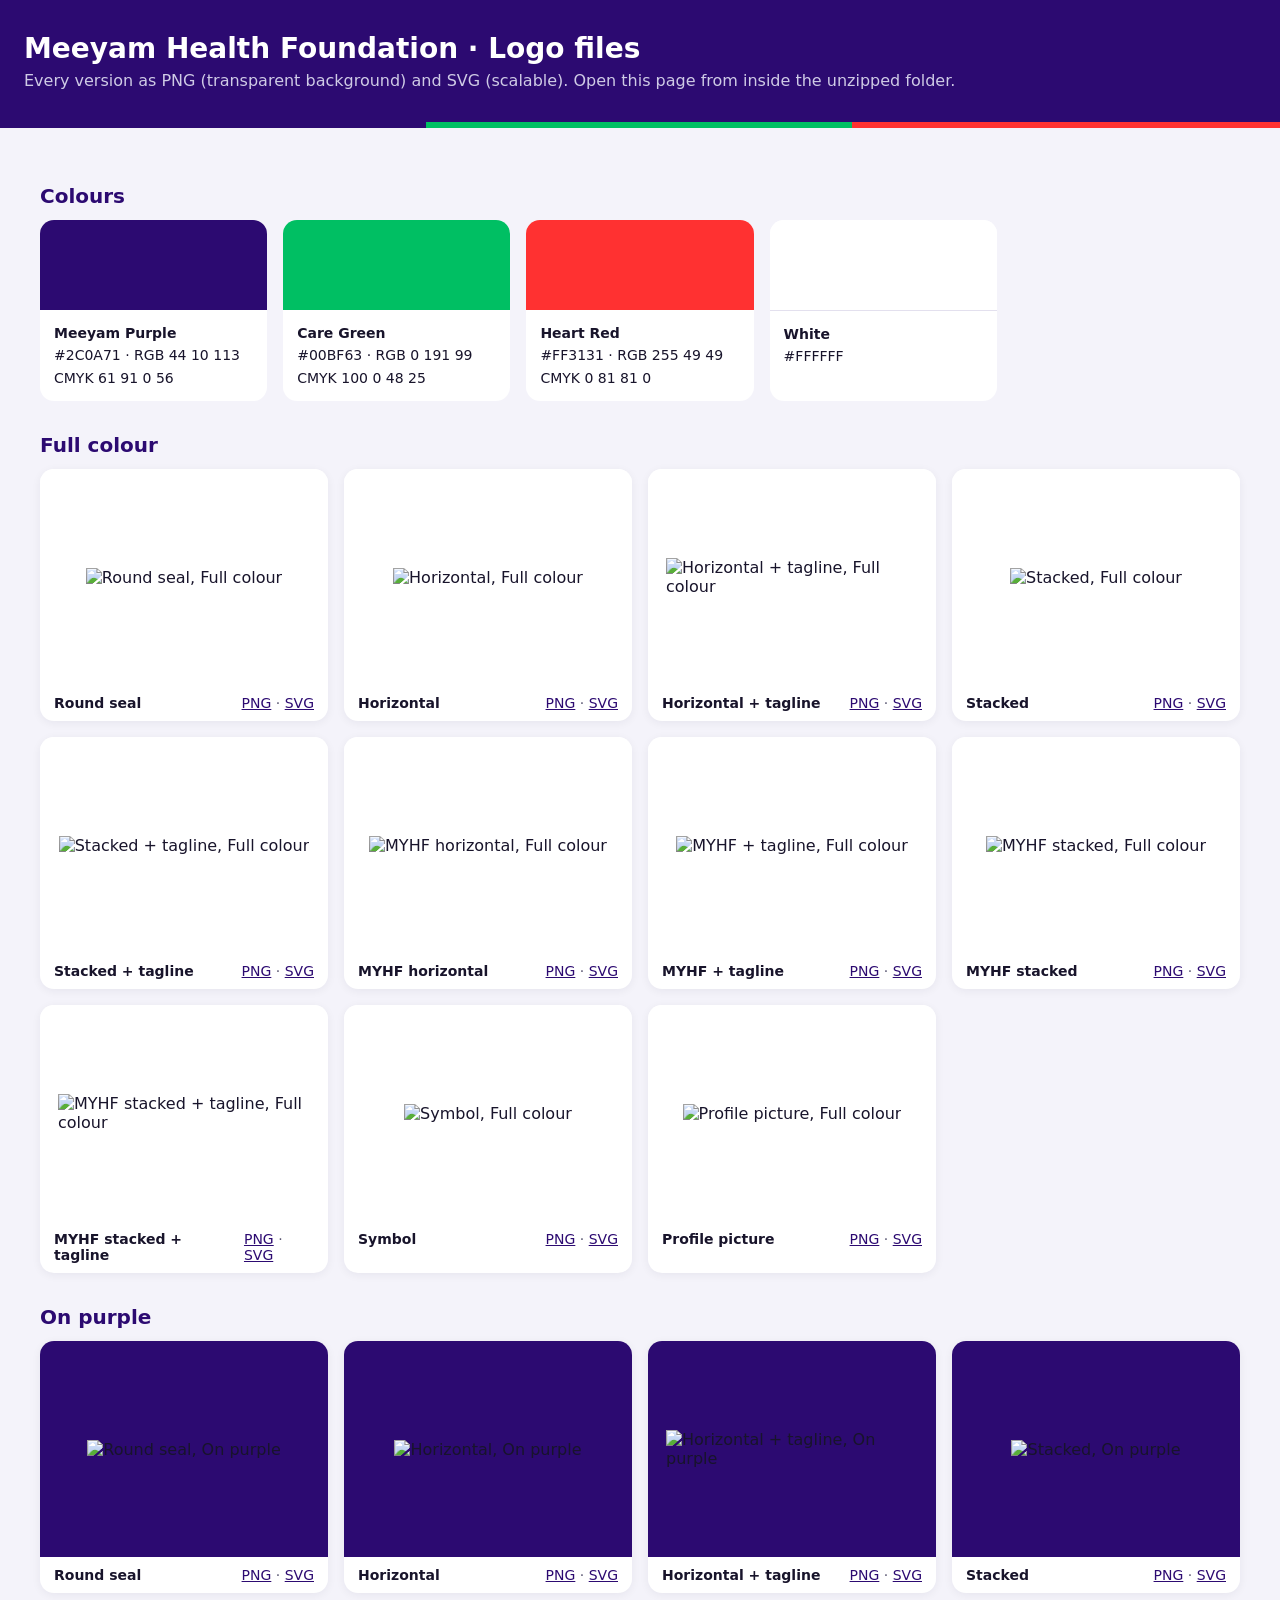
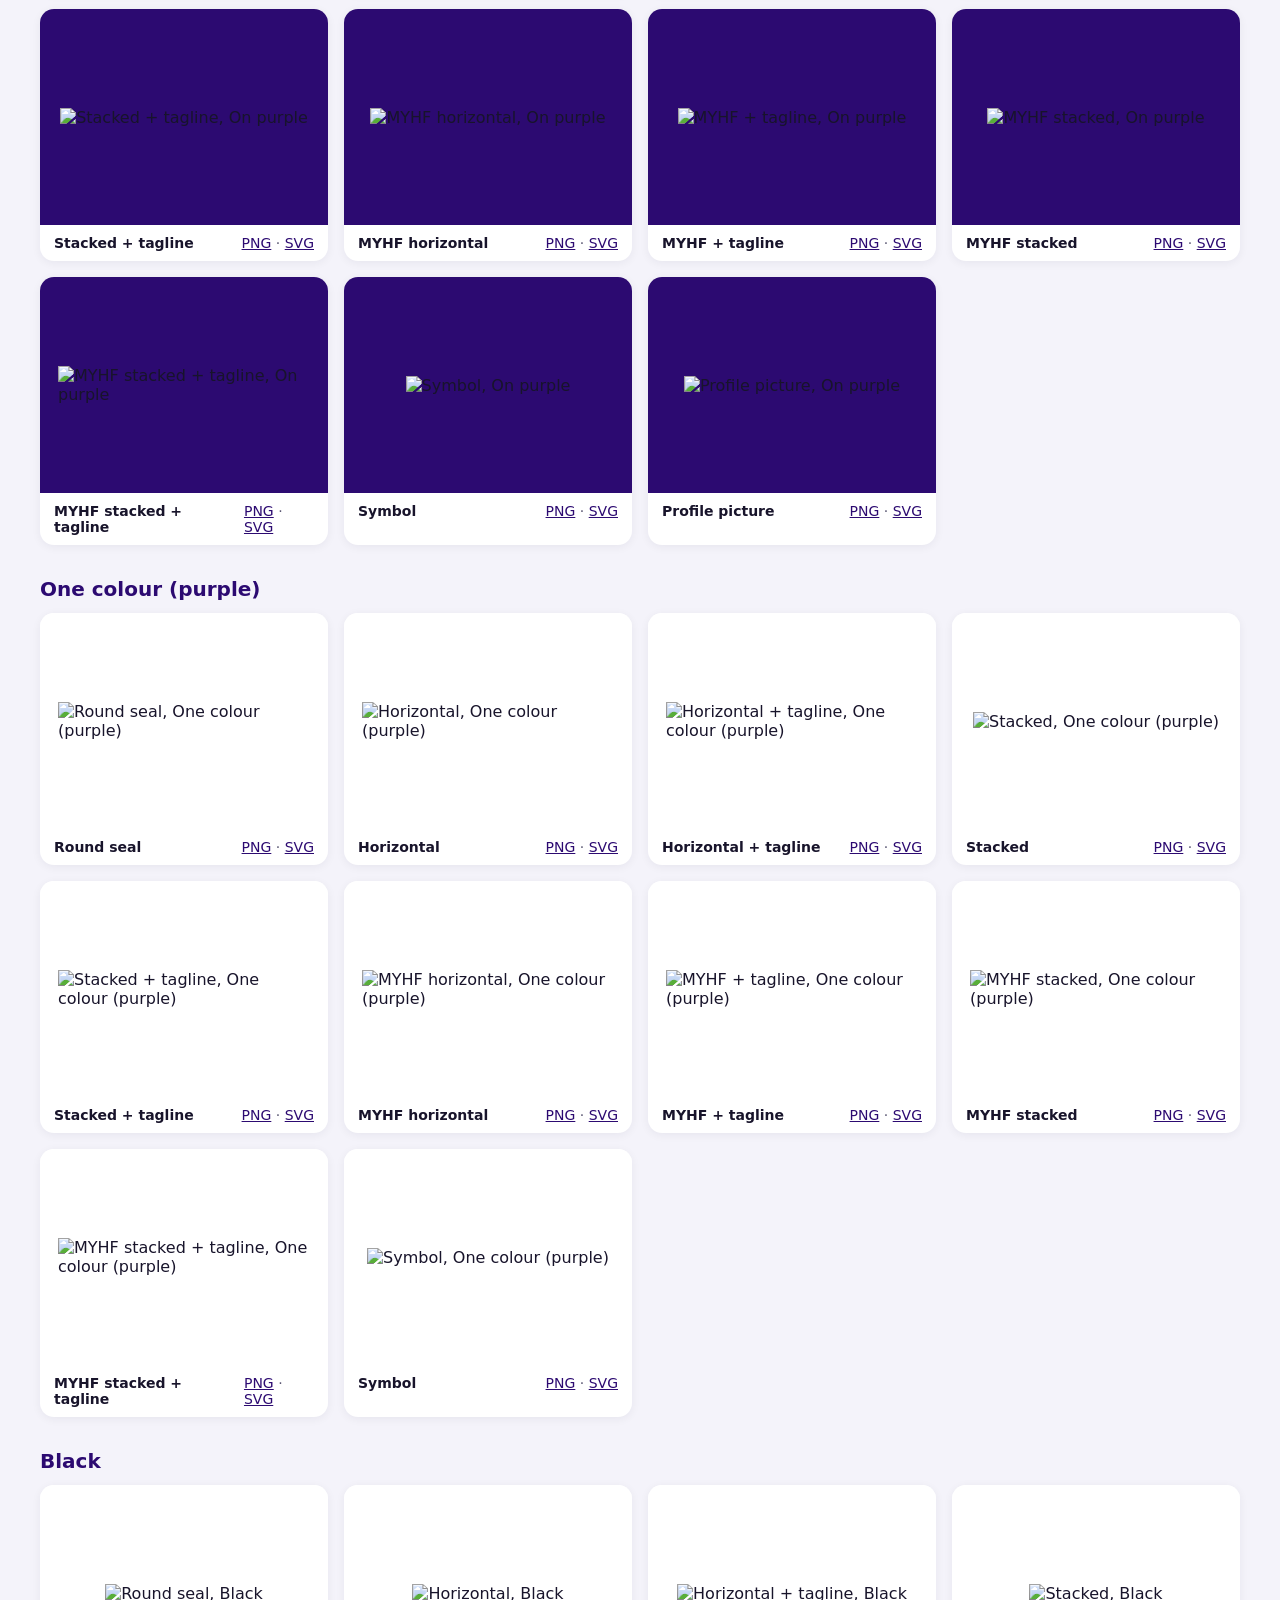
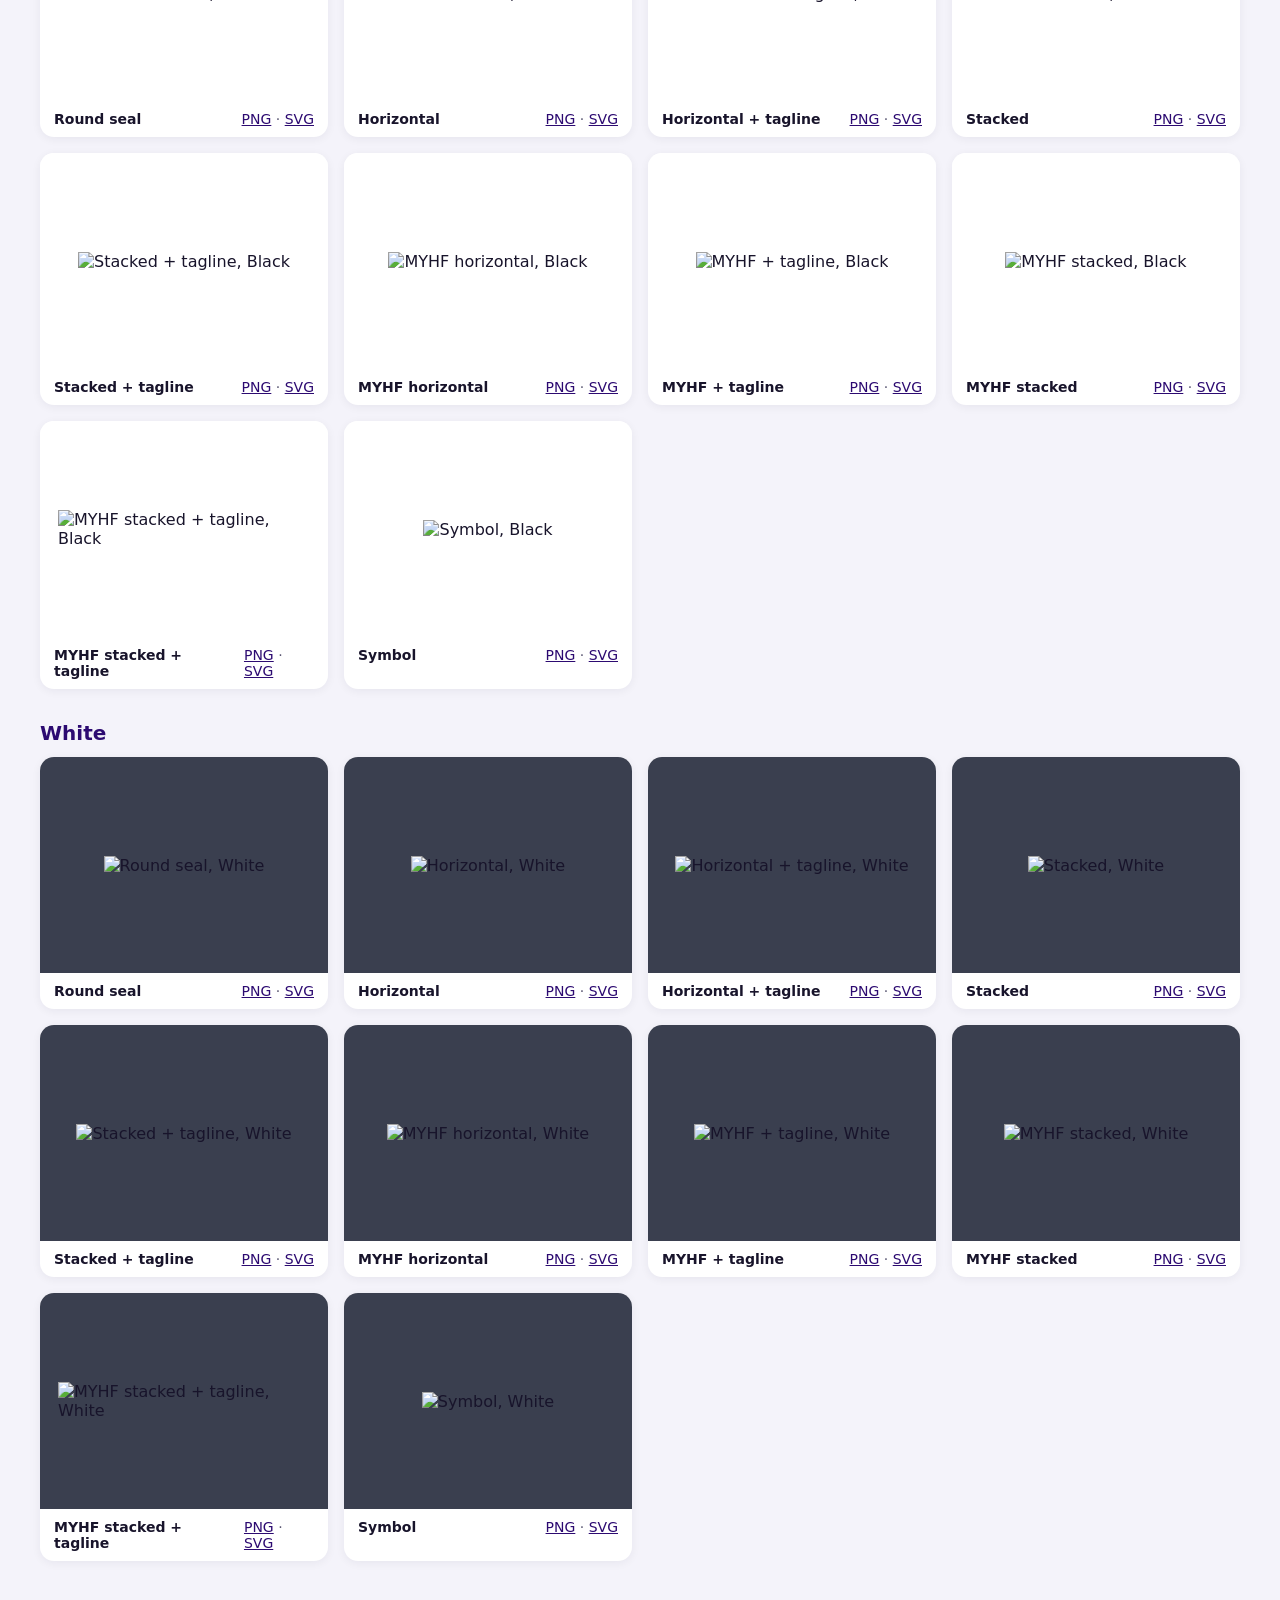
==== commit 61806f53: "Add files via upload" ====
--- a/index.html
+++ b/index.html
@@ -1,571 +1,188 @@
 <!doctype html>
-<html lang="en">
-<head>
-<meta charset="utf-8">
-<meta name="viewport" content="width=device-width, initial-scale=1, viewport-fit=cover">
-<meta name="description" content="Meeyam Health Foundation (MYHF) is a not-for-profit in Punjab, India, working on public health, NCDs, nutrition and research with government programmes.">
-<meta property="og:title" content="Meeyam Health Foundation (MYHF)">
-<meta property="og:description" content="Advancing Public Health, Sustaining One Health, Empowering Communities">
-<link rel="canonical" href="https://meeyamhealth.org/">
-<meta property="og:url" content="https://meeyamhealth.org/">
-<meta property="og:site_name" content="Meeyam Health Foundation">
-<meta property="og:image" content="https://meeyamhealth.org/share.jpg">
-<meta name="twitter:card" content="summary_large_image">
-<script type="application/ld+json">
-{"@context":"https://schema.org","@type":"NGO","name":"Meeyam Health Foundation","alternateName":["MYHF","मीयम हेल्थ फाउंडेशन"],"url":"https://meeyamhealth.org/","logo":"https://meeyamhealth.org/emblem.png","slogan":"Advancing Public Health, Sustaining One Health, Empowering Communities","description":"Not-for-profit Section 8 company in Punjab, India, working on public health, nutrition, occupational health and community well-being in line with the UN Sustainable Development Goals.","email":"meeyamhealth@gmail.com","telephone":"+91-98785-33381","areaServed":"IN","sameAs":["https://www.linkedin.com/company/meeyam-health-foundation/"],"foundingDate":"2026-09-26","identifier":"U88900PB2026NPL069882","address":{"@type":"PostalAddress","streetAddress":"H.No. 01, Street No. 01, Mohar Singh Nagar, Shivpuri","addressLocality":"Ludhiana","addressRegion":"Punjab","postalCode":"141008","addressCountry":"IN"}}
-</script>
-<meta property="og:type" content="website">
-<meta name="theme-color" content="#2C0A71">
-<link rel="icon" href="/favicon.ico" sizes="48x48">
-<link rel="icon" type="image/png" sizes="192x192" href="/icon-192.png">
-<link rel="apple-touch-icon" href="/icon-192.png">
-<title>Meeyam Health Foundation</title>
-<link rel="preconnect" href="https://fonts.googleapis.com">
-<link rel="preconnect" href="https://fonts.gstatic.com" crossorigin>
-<link rel="stylesheet" href="https://fonts.googleapis.com/css2?family=Archivo:wdth,wght@112,600;112,800;125,800&family=Hind:wght@400;500;600&family=Noto+Sans+Gurmukhi:wght@400;600;700&display=swap">
+<html lang="en"><head><meta charset="utf-8"><meta name="viewport" content="width=device-width, initial-scale=1">
+<title>Meeyam Logo Files</title>
 <style>
-/* Layout: seal-led hero, a ledger of the seven MOA objects, a charter strip, then contact. Indigo carries the page; green and red appear only as the logo uses them. */
-:root{
-  --indigo:#2C0A71;      /* logo ink */
-  --indigo-deep:#1D0650;
-  --green:#00BF63;       /* logo ring */
-  --red:#FF3131;         /* logo cross */
-  --bg:#FFFFFF;
-  --paper:#F5F3FA;       /* indigo-tinted neutral */
-  --ink:#1B1530;
-  --muted:#5A5470;
-  --line:#E2DEEC;
-  --accent-text:#2C0A71;
-  --green-text:#00804A;
-  --red-text:#D41F1F;
-  --display:"Archivo","Arial Black","Helvetica Neue",Arial,sans-serif;
-  --gur:"Noto Sans Gurmukhi","Hind","Noto Sans",system-ui,sans-serif;
-  --body:"Hind","Segoe UI","Noto Sans",system-ui,sans-serif;
-  --max:1120px;
-}
-@media (prefers-color-scheme: dark){:root:not([data-theme="light"]){
-  --bg:#110A24;--paper:#1A1233;--ink:#EEEAF7;--muted:#B0A8C8;--line:#2E2550;
-  --accent-text:#C9B8FF;--green-text:#3DDC8F;--red-text:#FF7070;color-scheme:dark}}
-:root[data-theme="dark"]{
-  --bg:#110A24;--paper:#1A1233;--ink:#EEEAF7;--muted:#B0A8C8;--line:#2E2550;
-  --accent-text:#C9B8FF;--green-text:#3DDC8F;--red-text:#FF7070;color-scheme:dark}
-
-*{box-sizing:border-box}
-html{scroll-behavior:smooth}
-@media (prefers-reduced-motion:reduce){html{scroll-behavior:auto}}
-body{background:var(--bg);color:var(--ink);font-family:var(--body);font-size:17px;line-height:1.65;margin:0}
-.wrap{max-width:var(--max);margin-inline:auto;padding-inline:20px}
-h1,h2,h3{font-family:var(--display);font-stretch:112%;line-height:1.12;text-wrap:balance;margin:0;color:var(--accent-text)}
-h2{font-size:clamp(1.7rem,3.4vw,2.4rem);font-weight:800}
-h3{font-size:1.12rem;font-weight:600}
-p{margin:0}
-a{color:var(--accent-text)}
-:focus-visible{outline:3px solid var(--green);outline-offset:3px;border-radius:4px}
-.eyebrow{font-family:var(--display);font-stretch:125%;font-weight:800;font-size:.74rem;letter-spacing:.16em;text-transform:uppercase;color:var(--green-text)}
-.lede{color:var(--muted);font-size:1.08rem;max-width:62ch}
-
-/* header */
-.top{position:sticky;top:env(safe-area-inset-top,0px);z-index:10;background:var(--bg);border-bottom:1px solid var(--line)}
-.top .wrap{display:flex;align-items:center;justify-content:space-between;gap:16px;padding-block:10px}
-.brand{display:flex;align-items:center;gap:12px;text-decoration:none;color:var(--accent-text)}
-.brand img{height:50px;width:auto;display:block}
-.brand b{font-family:var(--display);font-stretch:125%;font-weight:800;font-size:.95rem;letter-spacing:.06em;line-height:1.15;display:block}
-.brand span{font-size:.78rem;color:var(--muted)}
-.nav{display:flex;gap:22px;flex-wrap:wrap}
-.nav a{text-decoration:none;color:var(--ink);font-weight:500;font-size:.95rem}
-.nav a:hover{color:var(--accent-text);text-decoration:underline;text-underline-offset:4px}
-@media (max-width:760px){.nav{display:none}}
-
-/* hero */
-.hero{background:var(--paper);border-bottom:1px solid var(--line)}
-.hero .wrap{display:grid;grid-template-columns:1.25fr .9fr;gap:48px;align-items:center;padding-block:64px 72px}
-.hero h1{font-size:clamp(2.2rem,5.2vw,3.7rem);font-weight:800;margin-block:14px 18px}
-.hero h1 em{font-style:normal;color:var(--green-text)}
-.hindi{font-family:var(--body);font-weight:600;color:var(--muted);font-size:1.05rem}
-.tag{font-weight:600;color:var(--red-text);margin-top:6px}
-.cta{display:flex;flex-wrap:wrap;gap:12px;margin-top:28px}
-.btn{display:inline-block;padding:12px 22px;border-radius:999px;font-weight:600;text-decoration:none;font-size:1rem;border:2px solid var(--indigo)}
-.btn.solid{background:var(--indigo);color:#fff}
-.btn.solid:hover{background:var(--indigo-deep)}
-.btn.ghost{color:var(--accent-text);border-color:currentColor}
-.seal{justify-self:center;width:min(100%,380px);aspect-ratio:1;max-width:100%;border-radius:50%;background:#fff;padding:14px;box-shadow:0 18px 50px -20px rgba(44,10,113,.45)}
-.seal img{width:100%;height:100%;display:block}
-@media (max-width:820px){.hero .wrap{grid-template-columns:1fr;padding-block:40px 48px;gap:32px}.seal{width:min(72%,300px);order:-1}}
-
-/* facts strip */
-.facts{border-bottom:1px solid var(--line)}
-.facts .wrap{display:grid;grid-template-columns:repeat(3,1fr);gap:0}
-.fact{padding:22px 18px;border-left:1px solid var(--line)}
-.fact:first-child{border-left:0;padding-left:0}
-.fact small{display:block;font-size:.72rem;letter-spacing:.12em;text-transform:uppercase;color:var(--muted);font-weight:600}
-.fact strong{font-family:var(--display);font-stretch:112%;font-weight:800;font-size:1.05rem;color:var(--accent-text)}
-@media (max-width:620px){.facts .wrap{grid-template-columns:1fr}.fact{border-left:0;padding-left:0;border-top:1px solid var(--line)}.fact:first-child{border-top:0}}
-
-section{padding-block:80px}
-.head{display:grid;gap:12px;margin-bottom:40px}
-
-/* about */
-.about .wrap{display:grid;grid-template-columns:1fr 1fr;gap:56px}
-.about p+p{margin-top:16px}
-.sdg{border:2px solid var(--green);border-radius:14px;padding:26px;display:grid;gap:10px;align-self:start}
-.sdg .big{font-family:var(--display);font-stretch:125%;font-weight:800;font-size:3rem;line-height:1;color:var(--green-text)}
-.sdg ul{margin:6px 0 0;padding-left:20px;color:var(--muted)}
-@media (max-width:820px){.about .wrap{grid-template-columns:1fr;gap:32px}}
-
-/* objects ledger */
-.work{background:var(--paper)}
-.ledger{list-style:none;margin:0;padding:0;display:grid;grid-template-columns:1fr 1fr;gap:0 48px}
-.ledger li{display:grid;grid-template-columns:3.2rem 1fr;gap:16px;padding-block:24px;border-top:1px solid var(--line);min-width:0}
-.ledger .n{font-family:var(--display);font-stretch:125%;font-weight:800;font-size:1.6rem;color:var(--red-text);line-height:1.1;font-variant-numeric:tabular-nums}
-.ledger p{color:var(--muted);margin-top:6px;font-size:.98rem}
-.ledger li:last-child{grid-column:1 / -1}
-@media (max-width:820px){.ledger{grid-template-columns:1fr}}
-.note{margin-top:28px;font-size:.88rem;color:var(--muted)}
-
-/* how */
-.how .grid{display:grid;grid-template-columns:repeat(3,1fr);gap:28px}
-.how .item{display:grid;gap:8px;align-content:start}
-.how .item i{display:block;width:34px;height:4px;border-radius:2px;background:var(--green)}
-.how .item:nth-child(2) i{background:var(--red)}
-.how .item:nth-child(3) i{background:var(--indigo)}
-.how .item p{color:var(--muted);font-size:.98rem}
-@media (max-width:820px){.how .grid{grid-template-columns:1fr}}
-
-/* charter */
-.charter{background:var(--indigo);color:#fff}
-.charter h2,.charter h3{color:#fff}
-.charter .eyebrow{color:#7EF0B5}
-.charter .lede{color:#D9D0F2}
-.charter .cols{display:grid;grid-template-columns:repeat(3,1fr);gap:28px;margin-top:8px}
-.charter .col{border-top:2px solid rgba(255,255,255,.25);padding-top:18px;display:grid;gap:8px;align-content:start}
-.charter .col p{color:#D9D0F2;font-size:.97rem}
-.people{display:flex;flex-wrap:wrap;gap:14px;margin-top:36px}
-.person{background:rgba(255,255,255,.08);border:1px solid rgba(255,255,255,.18);border-radius:12px;padding:16px 20px;min-width:0}
-.person b{display:block;font-family:var(--display);font-stretch:112%;font-weight:600}
-.person span{font-size:.88rem;color:#D9D0F2}
-@media (max-width:820px){.charter .cols{grid-template-columns:1fr}}
-
-/* involve */
-.involve .grid{display:grid;grid-template-columns:repeat(4,1fr);gap:20px}
-.involve .card .btn{justify-self:start;margin-top:6px;padding:10px 18px;font-size:.95rem}
-@media (max-width:1040px){.involve .grid{grid-template-columns:1fr 1fr}}
-.card{border:1px solid var(--line);border-radius:14px;padding:26px;display:grid;gap:10px;align-content:start;background:var(--bg)}
-.card p{color:var(--muted);font-size:.97rem}
-@media (max-width:620px){.involve .grid{grid-template-columns:1fr}}
-
-/* contact */
-.contact{background:var(--paper);border-top:1px solid var(--line)}
-.contact .wrap{display:grid;grid-template-columns:.9fr 1.1fr;gap:56px}
-.lines{display:grid;gap:12px}
-.line{display:flex;align-items:center;justify-content:space-between;gap:12px;background:var(--bg);border:1px solid var(--line);border-radius:12px;padding:14px 16px;min-width:0}
-.line div{min-width:0}
-.line small{display:block;font-size:.72rem;letter-spacing:.12em;text-transform:uppercase;color:var(--muted);font-weight:600}
-.line a,.line .val{font-family:var(--display);font-stretch:112%;font-weight:600;font-size:1.08rem;text-decoration:none;color:var(--accent-text);overflow-wrap:anywhere;user-select:all}
-.copy{flex:none;font:600 .82rem var(--body);border:1px solid var(--line);background:var(--paper);color:var(--ink);border-radius:999px;padding:6px 12px;cursor:pointer}
-.copy:hover{border-color:var(--accent-text)}
-@media (max-width:820px){.contact .wrap{grid-template-columns:1fr;gap:32px}}
-
-footer{background:var(--indigo-deep);color:#D9D0F2;font-size:.9rem}
-footer .wrap{display:flex;flex-wrap:wrap;gap:24px;align-items:center;justify-content:space-between;padding-block:36px}
-footer .fb{display:flex;align-items:center;gap:14px}
-footer .fb img{height:72px;width:auto;max-width:100%}
-footer .legal{display:grid;gap:4px;max-width:62ch}footer .legal strong{color:#fff;font-weight:600}
-footer b{color:#fff;font-family:var(--display);font-stretch:125%;font-weight:800;letter-spacing:.06em;display:block}
-
-/* SDG tiles: official UN goal colours, our own type */
-.sdg-grid{list-style:none;margin:0;padding:0;display:grid;grid-template-columns:repeat(3,1fr);gap:16px}
-.sdg-t{display:grid;grid-template-columns:76px 1fr;border:1px solid var(--line);border-radius:14px;overflow:hidden;background:var(--bg);min-width:0}
-.sdg-n{background:var(--c);color:#fff;font-family:var(--display);font-stretch:125%;font-weight:800;font-size:2.1rem;line-height:1;display:flex;flex-direction:column;align-items:center;justify-content:center;gap:4px;text-shadow:0 1px 2px rgba(0,0,0,.25)}
-.sdg-n small{font-size:.62rem;letter-spacing:.14em}
-.sdg-b{padding:18px 18px 20px;display:grid;gap:6px;align-content:start;min-width:0}
-.sdg-b h3{font-size:1rem}
-.sdg-b p{color:var(--muted);font-size:.93rem;line-height:1.55}
-.sdg-t.core{border:2px solid var(--c);grid-column:span 2}
-.sdg-t.core .sdg-n{font-size:2.8rem}
-.sdg-t.core h3{font-size:1.2rem}
-.sdg-t.core h3::after{content:"Core goal";display:inline-block;margin-left:8px;vertical-align:middle;font:600 .66rem var(--body);letter-spacing:.1em;text-transform:uppercase;color:#fff;background:#4C9F38;border-radius:999px;padding:2px 8px}
-@media (max-width:900px){.sdg-grid{grid-template-columns:1fr 1fr}.sdg-t.core{grid-column:auto}}
-@media (max-width:620px){.sdg-grid{grid-template-columns:1fr}}
-
-/* where we work */
-.where .wrap{display:grid;grid-template-columns:1fr 1.05fr;gap:56px}
-.places{list-style:none;margin:0;padding:0;display:grid}
-.places li{display:grid;gap:4px;padding-block:16px;border-top:1px solid var(--line)}
-.places li:last-child{border-bottom:1px solid var(--line)}
-.places b{font-family:var(--display);font-stretch:112%;font-weight:600;color:var(--accent-text);font-size:1.05rem}
-.places span{color:var(--muted);font-size:.97rem}
-@media (max-width:820px){.where .wrap{grid-template-columns:1fr;gap:28px}}
-
-/* IEC */
-.iec{background:var(--paper)}
-.iec-item{display:grid;grid-template-columns:minmax(0,340px) 1fr;gap:44px;align-items:start;background:var(--bg);border:1px solid var(--line);border-radius:18px;padding:28px}
-.iec-thumb{display:grid;gap:10px;padding:0;border:0;background:none;cursor:zoom-in;text-align:center;color:var(--accent-text);font:600 .9rem var(--body)}
-.iec-thumb img{width:100%;border-radius:10px;border:1px solid var(--line);box-shadow:0 14px 34px -18px rgba(44,10,113,.5);transition:transform .2s}
-.iec-thumb:hover img{transform:translateY(-3px)}
-.iec-body{display:grid;gap:12px;min-width:0}
-.iec-body h3{font-family:var(--body);font-weight:600;font-size:1.6rem;line-height:1.3}
-.iec-en{font-family:var(--display);font-stretch:112%;font-weight:600;color:var(--ink);margin-top:-6px}
-.iec-body>p{color:var(--muted)}
-.iec-tags{display:flex;flex-wrap:wrap;gap:8px}
-.iec-tags span{font-size:.74rem;font-weight:600;letter-spacing:.08em;text-transform:uppercase;padding:3px 10px;border-radius:999px;background:var(--paper);color:var(--accent-text);border:1px solid var(--line)}
-.signs{list-style:none;margin:0;padding:0;display:flex;flex-wrap:wrap;gap:6px}
-.signs li{font-size:.86rem;padding:4px 10px;border-radius:6px;border:1px solid var(--line);color:var(--ink)}
-.signs li::before{content:"";display:inline-block;width:6px;height:6px;border-radius:50%;background:var(--red);margin-right:7px;vertical-align:middle}
-.meta{display:grid;grid-template-columns:1fr 1fr;gap:12px;margin:4px 0 0}
-.meta dt{font-size:.72rem;letter-spacing:.12em;text-transform:uppercase;color:var(--muted);font-weight:600}
-.meta dd{margin:0;font-weight:500}
-@media (max-width:820px){.iec-item{grid-template-columns:1fr;gap:24px;padding:20px}.iec-thumb{max-width:300px;justify-self:center}.meta{grid-template-columns:1fr}}
-dialog#poster-dialog{border:0;padding:0;background:transparent;max-width:min(92vw,820px);max-height:92vh}
-dialog#poster-dialog::backdrop{background:rgba(17,10,36,.82)}
-dialog#poster-dialog img{display:block;width:100%;height:auto;border-radius:8px}
-dialog#poster-dialog .close{position:sticky;top:0;float:right;margin:0 0 8px;font:600 .9rem var(--body);background:#fff;color:#2C0A71;border:0;border-radius:999px;padding:8px 16px;cursor:pointer}
-
-/* embedded interactive IEC: always a white poster board */
-.ei{margin-top:28px;background:#fff;color:#1C1433;border:1px solid var(--line);border-radius:18px;padding:28px;display:grid;gap:18px}
-.ei .eyebrow{color:#00804A}
-.ei-head{display:flex;flex-wrap:wrap;align-items:end;justify-content:space-between;gap:12px}
-.ei-title{font-size:1.4rem;color:#2C0A71;margin-top:6px}
-.ei-toggle{display:inline-flex;background:#F2EFF8;border-radius:999px;padding:4px}
-.ei-toggle button{all:unset;cursor:pointer;padding:8px 18px;border-radius:999px;font:700 .95rem var(--gur);color:#3B3354}
-.ei-toggle button[aria-pressed="true"]{background:#1C1433;color:#fff}
-.ei-toggle button:focus-visible,.ei-sign:focus-visible{outline:3px solid #00BF63;outline-offset:2px}
-.ei-amb{display:flex;align-items:center;gap:16px;background:#E02424;color:#fff;border-radius:14px;padding:12px 20px;text-decoration:none}
-.ei-amb .n{font-family:var(--display);font-stretch:112%;font-weight:800;font-size:2.6rem;line-height:1}
-.ei-amb b{display:block;font:800 1.1rem/1.25 var(--gur)}
-.ei-amb .t span{font-size:.9rem}
-.ei-grid{list-style:none;margin:0;padding:0;display:grid;grid-template-columns:repeat(3,minmax(0,1fr));gap:12px}
-@media (max-width:760px){.ei-grid{grid-template-columns:repeat(2,minmax(0,1fr))}}
-@media (max-width:460px){.ei-grid{grid-template-columns:1fr}.ei{padding:16px}.ei-amb{gap:10px;padding:10px 14px}.ei-amb .n{font-size:2rem}.ei-amb b{font-size:.95rem}.ei-amb .t span{font-size:.8rem}}
-.ei-sign{all:unset;box-sizing:border-box;cursor:pointer;width:100%;height:100%;display:grid;grid-template-columns:1fr auto;align-content:start;gap:4px 10px;padding:14px 16px;border-radius:14px;background:#fff;border:3px solid #DDD6EC;color:#1C1433}
-.ei-sign:hover{border-color:#B9AEDA}
-.ei-sign[aria-expanded="true"]{background:#2C0A71;color:#fff;border-color:#00BF63}
-.ei-sign .k{font:600 1.05rem/1.35 var(--gur)}
-.ei-sign .num{font-family:var(--display);font-weight:800;font-size:1.2rem;color:#9C94B4;line-height:1.1}
-.ei-sign[aria-expanded="true"] .num{color:#00BF63}
-.ei-sign .e{grid-column:1/-1;font-size:.85rem;opacity:.8;line-height:1.4}
-@media (max-width:460px){.ei-sign .e{display:none}}
-.ei-detail{grid-column:1/-1;border:3px solid #2C0A71;border-radius:16px;overflow:hidden;background:#fff}
-.ei-detail h4{margin:0;background:#2C0A71;color:#fff;padding:12px 18px;font:700 1.15rem/1.35 var(--gur);display:flex;gap:10px}
-.ei-detail h4 span{color:#00BF63}
-.ei-d{display:grid;grid-template-columns:1fr 1fr;gap:18px 26px;padding:18px;font-family:var(--gur)}
-@media (max-width:620px){.ei-d{grid-template-columns:1fr;padding:14px;gap:14px}}
-.ei-d p{margin:0;color:#1C1433}
-.ei-l{font:700 .72rem var(--body);letter-spacing:.12em;text-transform:uppercase;color:#00804A;margin-bottom:4px}
-.ei-l.no{color:#C81E1E}
-.ei-d ul{list-style:none;margin:0;padding:0;display:grid;gap:6px}
-.ei-d li,.ei-dont{display:grid;grid-template-columns:18px 1fr;gap:6px}
-.ei-d li::before{content:"✓";color:#00804A;font-weight:800}
-.ei-dont::before{content:"✕";color:#C81E1E;font-weight:800}
-.ei-where{background:#E6F7EE;border-radius:12px;padding:12px 14px}
-.ei-where p{font-weight:700}
-.ei-tag{display:inline-block;margin-top:6px;background:#2C0A71;color:#fff;border-radius:999px;padding:2px 11px;font:700 .8rem var(--body)}
-.ei-foot{margin:0;font-size:.88rem;color:#5A5470}
-.ei-url{font-weight:600;color:#2C0A71;user-select:all;overflow-wrap:anywhere}
-</style>
-</head>
-<body>
-<header class="top">
-  <div class="wrap">
-    <a class="brand" href="#home" aria-label="Meeyam Health Foundation, home">
-      <picture><source media="(prefers-color-scheme: dark)" srcset="logo-header-dark.png"><img src="logo-header.png" alt="MYHF, Meeyam Health Foundation"></picture>
-    </a>
-    <nav class="nav" aria-label="Main">
-      <a href="#about">Who we are</a>
-      <a href="#work">What we do</a>
-      <a href="#where">Where we work</a>
-      <a href="#sdgs">SDGs</a>
-      <a href="#iec">IEC materials</a>
-      <a href="#contact">Contact</a>
-    </nav>
-  </div>
-</header>
-
-<main id="home">
-  <div class="hero">
-    <div class="wrap">
-      <div>
-        <div class="eyebrow">MYHF · Not-for-profit · Section 8 company · India</div>
-        <h1>Good health for every person, at <em>every age.</em></h1>
-        <p class="hindi" lang="hi">मीयम हेल्थ फाउंडेशन</p>
-        <p class="tag">Advancing Public Health, Sustaining One Health, Empowering Communities</p>
-        <p class="lede" style="margin-top:14px">We bring affordable care, sound research and practical health programmes to marginalised and underserved communities across India, in line with the UN Sustainable Development Goals.</p>
-        <div class="cta">
-          <a class="btn solid" href="#involve">Partner with us</a>
-          <a class="btn ghost" href="#work">See our focus areas</a>
-        </div>
-      </div>
-      <div class="seal"><img src="emblem.png" alt="Meeyam Health Foundation seal: two people joining hands beneath a green health plus"></div>
-    </div>
-  </div>
-
-  <div class="facts">
-    <div class="wrap">
-      <div class="fact"><small>Legal form</small><strong>Section 8 Company</strong></div>
-      <div class="fact"><small>Area of work</small><strong>Whole of India</strong></div>
-      <div class="fact"><small>Aligned to</small><strong>14 UN SDGs</strong></div>
-    </div>
-  </div>
-
-  <section class="about" id="about">
-    <div class="wrap">
-      <div class="head" style="margin:0;align-content:start">
-        <div class="eyebrow">Who we are</div>
-        <h2>A public health foundation built on evidence and community trust</h2>
-      </div>
-      <div>
-        <p>Meeyam Health Foundation is a not-for-profit company incorporated under Section 8 of the Companies Act, 2013. Our work spans clinical care, public health research, nutrition, occupational health and community well-being.</p>
-        <p>Every rupee we receive is applied to these objects. No part of our income or property is ever paid to members as dividend or profit, and our accounts are audited every year.</p>
-        <div class="sdg" style="margin-top:28px">
-          <div class="big">SDG 3</div>
-          <h3>Good Health and Well-being</h3>
-          <ul>
-            <li>Maternal and child health</li>
-            <li>Preventive care and health awareness</li>
-            <li>Mental health and substance-use support</li>
-            <li>Stronger emergency response and health systems</li>
-          </ul>
-        </div>
-      </div>
-    </div>
-  </section>
-
-  <section class="work" id="work">
-    <div class="wrap">
-      <div class="head">
-        <div class="eyebrow">What we do</div>
-        <h2>Seven areas we are chartered to pursue</h2>
-        <p class="lede">These are the objects set out in our Memorandum of Association. Numbers follow the clause order.</p>
-      </div>
-      <ol class="ledger">
-        <li><span class="n">01</span><div><h3>Public health and SDG 3</h3><p>Healthcare delivery, maternal and child health, and well-being for all ages, with affordable treatment, preventive care and awareness for vulnerable and underserved people.</p></div></li>
-        <li><span class="n">02</span><div><h3>Healthcare infrastructure and medical relief</h3><p>Charitable hospitals, diagnostic centres, primary care clinics, public health laboratories and mobile health units, run on a not-for-profit basis.</p></div></li>
-        <li><span class="n">03</span><div><h3>Research, policy and advisory</h3><p>Epidemiological studies, health-systems evaluation and policy briefs that address structural gaps and strengthen emergency response.</p></div></li>
-        <li><span class="n">04</span><div><h3>Government collaboration</h3><p>Working with central, state and municipal bodies and international agencies on evidence-based policy, and supporting National Health Missions, emergency medical services and primary care networks.</p></div></li>
-        <li><span class="n">05</span><div><h3>Nutrition surveys and interventions</h3><p>Nutritional surveys, dietary assessments and malnutrition audits, followed by low-cost, scalable interventions that are tested before they are rolled out.</p></div></li>
-        <li><span class="n">06</span><div><h3>Occupational health and migrant workers</h3><p>Programmes on respiratory health, ergonomic hazards and lifestyle disease for factory workers, industrial labourers and migrant workforces in manufacturing hubs.</p></div></li>
-        <li><span class="n">07</span><div><h3>Community well-being and health literacy</h3><p>Mental health awareness, substance-use programmes, environmental health surveillance, emergency care and the wide promotion of health literacy.</p></div></li>
-      </ol>
-    </div>
-  </section>
-
-  <section class="goals" id="sdgs">
-    <div class="wrap">
-      <div class="head">
-        <div class="eyebrow">Sustainable Development Goals</div>
-        <h2>Fourteen global goals, one health mission</h2>
-        <p class="lede">Health depends on income, food, education, water and a safe environment. Our programmes contribute to 14 of the United Nations' 17 Sustainable Development Goals, with SDG 3 at the centre.</p>
-      </div>
-      <ul class="sdg-grid">
-        <li class="sdg-t core" style="--c:#4C9F38"><div class="sdg-n"><small>SDG</small>3</div><div class="sdg-b"><h3>Good Health and Well-being</h3><p>Our core goal: maternal and child health, preventive care, mental health, emergency care and stronger health systems, with affordable treatment for people who are left out.</p></div></li>
-        <li class="sdg-t" style="--c:#E5243B"><div class="sdg-n"><small>SDG</small>1</div><div class="sdg-b"><h3>No Poverty</h3><p>Free and low-cost care for families who cannot pay, so illness does not push them deeper into poverty.</p></div></li>
-        <li class="sdg-t" style="--c:#DDA63A"><div class="sdg-n"><small>SDG</small>2</div><div class="sdg-b"><h3>Zero Hunger</h3><p>Nutrition surveys, dietary assessments and malnutrition audits, followed by low-cost food and nutrition interventions.</p></div></li>
-        <li class="sdg-t" style="--c:#C5192D"><div class="sdg-n"><small>SDG</small>4</div><div class="sdg-b"><h3>Quality Education</h3><p>Health literacy, training for health workers, and educational and vocational guidance for young people.</p></div></li>
-        <li class="sdg-t" style="--c:#FF3A21"><div class="sdg-n"><small>SDG</small>5</div><div class="sdg-b"><h3>Gender Equality</h3><p>Maternal health services and programmes that give women and girls equal access to care and to health decisions.</p></div></li>
-        <li class="sdg-t" style="--c:#26BDE2"><div class="sdg-n"><small>SDG</small>6</div><div class="sdg-b"><h3>Clean Water and Sanitation</h3><p>Safe water, hygiene awareness and environmental health surveillance to prevent water-borne disease.</p></div></li>
-        <li class="sdg-t" style="--c:#FCC30B"><div class="sdg-n"><small>SDG</small>7</div><div class="sdg-b"><h3>Affordable and Clean Energy</h3><p>Promoting renewable energy, such as solar power for clinics and health posts in places with unreliable electricity.</p></div></li>
-        <li class="sdg-t" style="--c:#A21942"><div class="sdg-n"><small>SDG</small>8</div><div class="sdg-b"><h3>Decent Work and Economic Growth</h3><p>Occupational health and safety for factory workers, industrial labourers and migrant workforces in manufacturing hubs.</p></div></li>
-        <li class="sdg-t" style="--c:#DD1367"><div class="sdg-n"><small>SDG</small>10</div><div class="sdg-b"><h3>Reduced Inequalities</h3><p>Reaching marginalised, vulnerable and migrant communities who are most often missed by the health system.</p></div></li>
-        <li class="sdg-t" style="--c:#FD9D24"><div class="sdg-n"><small>SDG</small>11</div><div class="sdg-b"><h3>Sustainable Cities and Communities</h3><p>Slum health and urban health programmes, working alongside municipal authorities.</p></div></li>
-        <li class="sdg-t" style="--c:#3F7E44"><div class="sdg-n"><small>SDG</small>13</div><div class="sdg-b"><h3>Climate Action</h3><p>Preparing communities and health services for heat waves, floods and other climate-driven health emergencies.</p></div></li>
-        <li class="sdg-t" style="--c:#0A97D9"><div class="sdg-n"><small>SDG</small>14</div><div class="sdg-b"><h3>Life Below Water</h3><p>A One Health approach to water pollution that harms both aquatic life and the people who depend on rivers and coasts.</p></div></li>
-        <li class="sdg-t" style="--c:#56C02B"><div class="sdg-n"><small>SDG</small>15</div><div class="sdg-b"><h3>Life on Land</h3><p>One Health work linking human, animal and environmental health, including the prevention of diseases that pass from animals to people.</p></div></li>
-        <li class="sdg-t" style="--c:#19486A"><div class="sdg-n"><small>SDG</small>17</div><div class="sdg-b"><h3>Partnerships for the Goals</h3><p>Working with government, international agencies, academic institutions, NGOs, CBOs and civil society to deliver at scale.</p></div></li>
-      </ul>
-    </div>
-  </section>
-
-  <section class="where" id="where">
-    <div class="wrap">
-      <div class="head" style="margin:0;align-content:start">
-        <div class="eyebrow">Where we work</div>
-        <h2>Rooted in Punjab, chartered for all of India</h2>
-        <p class="lede">Our field work begins in Punjab, where the Foundation is registered and where our first health materials are published in Punjabi. Our Memorandum of Association allows us to work anywhere in India, and we take programmes to other states with local partners.</p>
-      </div>
-      <ul class="places">
-        <li><b>Villages and rural blocks</b><span>Health camps, maternal and child health, nutrition surveys and emergency awareness.</span></li>
-        <li><b>Urban slums and settlements</b><span>Primary care, water and sanitation, and health literacy for families the system often misses.</span></li>
-        <li><b>Factories and industrial clusters</b><span>Occupational health, respiratory screening and safety training for industrial workers.</span></li>
-        <li><b>Migrant worker communities</b><span>Care and awareness in workers' own languages, wherever they live and work.</span></li>
-        <li><b>Hospitals and public health systems</b><span>Research, training and technical support alongside government health services.</span></li>
-      </ul>
-    </div>
-  </section>
-
-  <section class="how">
-    <div class="wrap">
-      <div class="head">
-        <div class="eyebrow">How we work</div>
-        <h2>Measure first, act at scale, share what we learn</h2>
-      </div>
-      <div class="grid">
-        <div class="item"><i></i><h3>Field evidence</h3><p>Surveys, audits and studies in the communities we serve, so every programme starts from local data.</p></div>
-        <div class="item"><i></i><h3>Partnerships</h3><p>We work alongside government, academic institutions, NGOs, CBOs and civil society, in India and abroad.</p></div>
-        <div class="item"><i></i><h3>Awareness and training</h3><p>Workshops, seminars and training for communities, health workers and policy makers, backed by a resource centre of health materials.</p></div>
-      </div>
-    </div>
-  </section>
-
-  <section class="iec" id="iec">
-    <div class="wrap">
-      <div class="head">
-        <div class="eyebrow">IEC materials</div>
-        <h2>Information, education and communication</h2>
-        <p class="lede">Clear, local-language materials that help people act quickly and correctly. They are free for health workers, schools, panchayats and partner organisations to print and share.</p>
-      </div>
-      <article class="iec-item">
-        <button class="iec-thumb" type="button" id="open-poster" aria-label="View the full poster">
-          <img src="iec-emergency-signs-thumb.jpg" alt="Poster: 9 signs you should visit the hospital immediately, in Punjabi and English">
-          <span>View full poster</span>
-        </button>
-        <div class="iec-body">
-          <div class="iec-tags"><span>Poster</span><span>Interactive</span><span>ਪੰਜਾਬੀ + English</span></div>
-          <h3 lang="pa">9 ਨਿਸ਼ਾਨੀਆਂ — ਤੁਰੰਤ ਹਸਪਤਾਲ ਜਾਓ</h3>
-          <p class="iec-en">9 Signs You Should Visit the Hospital Immediately</p>
-          <p>Nine emergencies where every minute counts, from chest pain and stroke to snake bite and heavy bleeding after delivery. For each sign, the poster states how fast treatment is needed and which kind of hospital to go to. It also promotes the free 108 ambulance.</p>
-          <ul class="signs">
-            <li>Chest pain</li><li>Stroke signs</li><li>Breathlessness</li><li>Severe bleeding</li><li>Fits or fainting</li><li>Snake bite</li><li>Bleeding after delivery</li><li>High BP in pregnancy</li><li>Poisoning or overdose</li>
-          </ul>
-          <dl class="meta">
-            <div><dt>Audience</dt><dd>Families, ASHAs, community volunteers</dd></div>
-            <div><dt>Formats</dt><dd>Print poster, mobile web version</dd></div>
-          </dl>
-          <div class="cta" style="margin-top:6px">
-            <a class="btn solid" href="emergency-signs.html" target="_blank" rel="noopener">Open full-screen version</a>
-            <!--STD--><a class="btn ghost" href="iec-emergency-signs-poster.jpg" download>Download poster</a><!--/STD-->
-          </div>
-        </div>
-      </article>
-
-      <div class="ei" id="iec-live">
-        <div class="ei-head">
-          <div>
-            <div class="eyebrow">Try it here</div>
-            <h3 class="ei-title">Tap a sign to see what to do</h3>
-          </div>
-          <div class="ei-toggle" role="group" aria-label="Language">
-            <button type="button" id="ei-pa" aria-pressed="true" lang="pa">ਪੰਜਾਬੀ</button>
-            <button type="button" id="ei-en" aria-pressed="false" lang="en">English</button>
-          </div>
-        </div>
-        <a class="ei-amb" href="tel:108" aria-label="Call 108 for a free ambulance"><span class="n">108</span><span class="t"><b id="ei-amb1">ਮੁਫ਼ਤ ਐਂਬੂਲੈਂਸ · 24×7</b><span id="ei-amb2">Free emergency ambulance — call immediately</span></span></a>
-        <ul class="ei-grid" id="ei-grid"></ul>
-        <p class="ei-foot">Share this tool: <span class="ei-url">meeyamhealth.org/emergency-signs.html</span></p>
-      </div>
-      <p class="note">More materials will be added here as they are released. To request copies or translations into other languages, email meeyamhealth@gmail.com.</p>
-    </div>
-  </section>
-
-  <dialog id="poster-dialog" aria-label="Poster: 9 signs you should visit the hospital immediately">
-    <button type="button" class="close" id="close-poster">Close</button>
-    <img src="iec-emergency-signs-poster.jpg" alt="Full poster: 9 signs you should visit the hospital immediately, in Punjabi and English">
-  </dialog>
-
-  <section class="charter" id="charter">
-    <div class="wrap">
-      <div class="head">
-        <div class="eyebrow">Governance</div>
-        <h2>Accountable by design</h2>
-        <p class="lede">Our Memorandum of Association sets firm rules on how the Foundation's money and property may be used.</p>
-      </div>
-      <div class="cols">
-        <div class="col"><h3>Income goes to the mission</h3><p>All profits, income and property are applied solely to the Foundation's objects. Nothing is distributed to members.</p></div>
-        <div class="col"><h3>Audited every year</h3><p>True accounts are kept of all money received and spent, and examined at least once a year by qualified auditors.</p></div>
-        <div class="col"><h3>Assets stay charitable</h3><p>If the Foundation is ever wound up, remaining assets pass to another organisation with similar objects, never to members.</p></div>
-      </div>
-    </div>
-  </section>
-
-  <section class="involve" id="involve">
-    <div class="wrap">
-      <div class="head">
-        <div class="eyebrow">Get involved</div>
-        <h2>Work with us</h2>
-      </div>
-      <div class="grid">
-        <div class="card"><h3>Volunteer</h3><p>Help at health camps, screenings, surveys and awareness drives, on weekends or whenever you can.</p><a class="btn solid" href="apply.html#volunteer">Apply to volunteer</a></div>
-        <div class="card"><h3>Join the team</h3><p>Programme staff, health professionals, researchers and coordinators who want to build public health with us.</p><a class="btn solid" href="apply.html#member">Apply to join</a></div>
-        <div class="card"><h3>Internship</h3><p>For students of public health, medicine, nursing, nutrition, social work and design. Learn on real field programmes.</p><a class="btn solid" href="apply.html#intern">Apply to intern</a></div>
-        <div class="card"><h3>Partner or support</h3><p>Government departments, hospitals, CSR teams and research institutions can collaborate with us, and grants fund care for people who cannot pay.</p><a class="btn ghost" href="#contact">Contact us</a></div>
-      </div>
-    </div>
-  </section>
-
-  <section class="contact" id="contact">
-    <div class="wrap">
-      <div class="head" style="margin:0;align-content:start">
-        <div class="eyebrow">Contact</div>
-        <h2>Talk to the Foundation</h2>
-        <p class="lede">Call or email us about partnerships, volunteering, health camps or research collaboration.</p>
-      </div>
-      <div class="lines">
-        <div class="line"><div><small>Email</small><a class="val" href="mailto:meeyamhealth@gmail.com">meeyamhealth@gmail.com</a></div><button class="copy" type="button" data-copy="meeyamhealth@gmail.com">Copy</button></div>
-        <div class="line"><div><small>Office</small><a class="val" href="tel:+919878533381">+91 98785 33381</a></div><button class="copy" type="button" data-copy="+919878533381">Copy</button></div>
-        <div class="line"><div><small>Mobile</small><a class="val" href="tel:+918185972615">+91 81859 72615</a></div><button class="copy" type="button" data-copy="+918185972615">Copy</button></div>
-        <div class="line"><div><small>Mobile</small><a class="val" href="tel:+918459003240">+91 84590 03240</a></div><button class="copy" type="button" data-copy="+918459003240">Copy</button></div>
-        <div class="line"><div><small>LinkedIn</small><a class="val" href="https://www.linkedin.com/company/meeyam-health-foundation/" target="_blank" rel="noopener me">linkedin.com/company/meeyam-health-foundation</a></div></div>
-      </div>
-    </div>
-  </section>
-</main>
-
-<footer>
-  <div class="wrap">
-    <div class="fb"><img src="logo-footer.png" alt="MYHF, Meeyam Health Foundation"></div>
-    <div class="legal">
-      <p><strong>Meeyam Health Foundation</strong>, a not-for-profit company under Section 8 of the Companies Act, 2013.</p>
-      <p>Registered office: H.No. 01, Street No. 01, Mohar Singh Nagar, Shivpuri, Ludhiana, Punjab 141008, India</p>
-      <p>CIN: U88900PB2026NPL069882 · Incorporated 26 September 2026</p>
-      <p>Queries and grievances: meeyamhealth@gmail.com · +91 98785 33381</p>
-      <p>Follow us on <a href="https://www.linkedin.com/company/meeyam-health-foundation/" target="_blank" rel="noopener me" style="color:#fff">LinkedIn</a> · <a href="apply.html" style="color:#fff">Apply</a> · <a href="staff.html" style="color:#fff">Staff login</a></p>
-      <p>© 2026 Meeyam Health Foundation</p>
-    </div>
-  </div>
-</footer>
-
-<script>
-document.querySelectorAll('.copy').forEach(function(b){
-  b.addEventListener('click',function(){
-    var t=b.getAttribute('data-copy'),done=function(){b.textContent='Copied';setTimeout(function(){b.textContent='Copy'},1600)};
-    try{navigator.clipboard.writeText(t).then(done,function(){sel(b)})}catch(e){sel(b)}
-  });
-});
-function sel(b){var v=b.parentNode.querySelector('.val');var r=document.createRange();r.selectNodeContents(v);var s=getSelection();s.removeAllRanges();s.addRange(r);b.textContent='Selected'}
-
-(function(){var d=document.getElementById('poster-dialog');
-document.getElementById('open-poster').addEventListener('click',function(){if(d.showModal){d.showModal()}else{d.setAttribute('open','')}});
-document.getElementById('close-poster').addEventListener('click',function(){d.close?d.close():d.removeAttribute('open')});
-d.addEventListener('click',function(e){if(e.target===d)d.close()});})();
-
-(function(){
-var S=[{"tag": "ECG", "en": {"t": "Chest pain or discomfort", "look": "Pressure or pain spreading to the arm, jaw or back; sweating; nausea", "d": ["Make the person sit and rest — no walking or exertion", "Call 108 immediately"], "dont": "Don’t dismiss it as gas or acidity and wait", "where": "Hospital with ECG facility", "g": "Chest pain"}, "pa": {"t": "ਛਾਤੀ ਵਿੱਚ ਦਰਦ ਜਾਂ ਬੇਚੈਨੀ", "look": "ਦਰਦ ਬਾਂਹ, ਜਬਾੜੇ ਜਾਂ ਪਿੱਠ ਤੱਕ ਜਾਣਾ, ਪਸੀਨਾ, ਜੀ ਕੱਚਾ ਹੋਣਾ", "d": ["ਮਰੀਜ਼ ਨੂੰ ਬਿਠਾ ਕੇ ਆਰਾਮ ਕਰਵਾਓ, ਤੁਰਨ ਨਾ ਦਿਓ", "ਤੁਰੰਤ 108 ਤੇ ਕਾਲ ਕਰੋ"], "dont": "ਗੈਸ ਜਾਂ ਤੇਜ਼ਾਬ ਸਮਝ ਕੇ ਉਡੀਕ ਨਾ ਕਰੋ", "where": "ECG ਸਹੂਲਤ ਵਾਲਾ ਹਸਪਤਾਲ", "g": "ਛਾਤੀ ਦਾ ਦਰਦ"}}, {"tag": "CT Scan", "en": {"t": "Sudden weakness, numbness or trouble speaking", "look": "Face drooping, one arm or leg weak, slurred speech — note the time it started", "d": ["Every minute counts — treatment works best in the first few hours", "Call 108"], "dont": "Don’t give food, water or medicine by mouth", "where": "Hospital with CT scan facility", "g": "Stroke signs"}, "pa": {"t": "ਅਚਾਨਕ ਕਮਜ਼ੋਰੀ, ਸੁੰਨਪਣ ਜਾਂ ਬੋਲਣ ਵਿੱਚ ਮੁਸ਼ਕਲ", "look": "ਚਿਹਰਾ ਟੇਢਾ, ਇੱਕ ਬਾਂਹ ਜਾਂ ਲੱਤ ਕਮਜ਼ੋਰ, ਬੋਲੀ ਥਥਲਾਉਣਾ — ਸ਼ੁਰੂ ਹੋਣ ਦਾ ਸਮਾਂ ਨੋਟ ਕਰੋ", "d": ["ਹਰ ਮਿੰਟ ਕੀਮਤੀ ਹੈ — ਪਹਿਲੇ ਕੁਝ ਘੰਟਿਆਂ ਵਿੱਚ ਇਲਾਜ ਸਭ ਤੋਂ ਵੱਧ ਅਸਰਦਾਰ", "108 ਤੇ ਕਾਲ ਕਰੋ"], "dont": "ਮੂੰਹ ਰਾਹੀਂ ਖਾਣਾ, ਪਾਣੀ ਜਾਂ ਦਵਾਈ ਨਾ ਦਿਓ", "where": "CT ਸਕੈਨ ਸਹੂਲਤ ਵਾਲਾ ਹਸਪਤਾਲ", "g": "ਲਕਵੇ (ਸਟ੍ਰੋਕ) ਦੀਆਂ ਨਿਸ਼ਾਨੀਆਂ"}}, {"tag": "Oxygen · ICU", "en": {"t": "Difficulty breathing or shortness of breath", "look": "Gasping, lips or nails turning blue, unable to speak full sentences", "d": ["Keep the person sitting upright; loosen tight clothing", "Move to fresh air, away from smoke, dust or stubble-burning smoke"], "dont": "Don’t make them lie flat", "where": "Hospital with oxygen and emergency / ICU care", "g": "Breathing difficulty"}, "pa": {"t": "ਸਾਹ ਲੈਣ ਵਿੱਚ ਤਕਲੀਫ਼ ਜਾਂ ਸਾਹ ਚੜ੍ਹਨਾ", "look": "ਸਾਹ ਫੁੱਲਣਾ, ਬੁੱਲ੍ਹ ਜਾਂ ਨਹੁੰ ਨੀਲੇ ਹੋਣਾ, ਪੂਰਾ ਵਾਕ ਨਾ ਬੋਲ ਸਕਣਾ", "d": ["ਮਰੀਜ਼ ਨੂੰ ਸਿੱਧਾ ਬਿਠਾਓ, ਤੰਗ ਕੱਪੜੇ ਢਿੱਲੇ ਕਰੋ", "ਧੂੰਏਂ, ਧੂੜ ਜਾਂ ਪਰਾਲੀ ਦੇ ਧੂੰਏਂ ਤੋਂ ਦੂਰ ਖੁੱਲ੍ਹੀ ਹਵਾ ਵਿੱਚ ਲੈ ਜਾਓ"], "dont": "ਸਿੱਧਾ ਲੰਮਾ ਨਾ ਪਾਓ", "where": "ਆਕਸੀਜਨ ਅਤੇ ਐਮਰਜੈਂਸੀ / ICU ਵਾਲਾ ਹਸਪਤਾਲ", "g": "ਸਾਹ ਦੀ ਤਕਲੀਫ਼"}}, {"tag": "Trauma Centre", "en": {"t": "Severe injury or bleeding", "look": "Road accident, fall, thresher or chaff-cutter injury, bleeding that won’t stop", "d": ["Press firmly on the wound with a clean cloth", "If a neck or back injury is possible, keep the person still"], "dont": "Don’t put mud, ash or haldi on the wound", "where": "Trauma centre / hospital with surgeon and blood bank", "g": "Injury, bleeding"}, "pa": {"t": "ਗੰਭੀਰ ਸੱਟ ਜਾਂ ਖੂਨ ਵਗਣਾ", "look": "ਸੜਕ ਹਾਦਸਾ, ਡਿੱਗਣਾ, ਥਰੈਸ਼ਰ ਜਾਂ ਟੋਕੇ ਦੀ ਸੱਟ, ਨਾ ਰੁਕਣ ਵਾਲਾ ਖੂਨ", "d": ["ਸਾਫ਼ ਕੱਪੜੇ ਨਾਲ ਜ਼ਖ਼ਮ ਤੇ ਜ਼ੋਰ ਨਾਲ ਦਬਾਓ", "ਗਰਦਨ ਜਾਂ ਰੀੜ੍ਹ ਦੀ ਸੱਟ ਦਾ ਸ਼ੱਕ ਹੋਵੇ ਤਾਂ ਮਰੀਜ਼ ਨੂੰ ਹਿਲਾਓ ਨਾ"], "dont": "ਜ਼ਖ਼ਮ ਤੇ ਮਿੱਟੀ, ਸੁਆਹ ਜਾਂ ਹਲਦੀ ਨਾ ਲਾਓ", "where": "ਟਰੌਮਾ ਸੈਂਟਰ / ਸਰਜਨ ਅਤੇ ਬਲੱਡ ਬੈਂਕ ਵਾਲਾ ਹਸਪਤਾਲ", "g": "ਸੱਟ, ਖੂਨ ਵਗਣਾ"}}, {"tag": "Emergency · CT", "en": {"t": "Loss of consciousness, fainting or seizures", "look": "Not responding, collapsed, or jerking movements of the body", "d": ["Turn the person on their side", "Move sharp objects away; note how long the fit lasts"], "dont": "Don’t put anything in the mouth or make them smell a shoe or onion", "where": "Hospital with emergency, CT scan and physician", "g": "Unconscious, fits"}, "pa": {"t": "ਬੇਹੋਸ਼ੀ, ਚੱਕਰ ਖਾ ਕੇ ਡਿੱਗਣਾ ਜਾਂ ਦੌਰੇ", "look": "ਹੋਸ਼ ਨਾ ਹੋਣਾ, ਡਿੱਗ ਪੈਣਾ ਜਾਂ ਸਰੀਰ ਦਾ ਝਟਕੇ ਖਾਣਾ", "d": ["ਮਰੀਜ਼ ਨੂੰ ਇੱਕ ਪਾਸੇ ਕਰਵਟ ਦੇ ਕੇ ਲਿਟਾਓ", "ਤਿੱਖੀਆਂ ਚੀਜ਼ਾਂ ਹਟਾਓ; ਦੌਰਾ ਕਿੰਨਾ ਸਮਾਂ ਰਿਹਾ, ਨੋਟ ਕਰੋ"], "dont": "ਮੂੰਹ ਵਿੱਚ ਕੁਝ ਨਾ ਪਾਓ, ਜੁੱਤੀ ਜਾਂ ਪਿਆਜ਼ ਨਾ ਸੁੰਘਾਓ", "where": "ਐਮਰਜੈਂਸੀ, CT ਸਕੈਨ ਅਤੇ ਡਾਕਟਰ ਵਾਲਾ ਹਸਪਤਾਲ", "g": "ਬੇਹੋਸ਼ੀ, ਦੌਰੇ"}}, {"tag": "Anti-Snake Venom (ASV)", "en": {"t": "Snake bite", "look": "Fang marks, swelling, drowsiness, drooping eyelids, bleeding gums — common in paddy fields", "d": ["Stay calm and keep the bitten limb still", "Remove rings, bangles and tight clothing"], "dont": "No cutting, sucking, tight tying or jhaad-phoonk — go straight to hospital", "where": "Hospital with Anti-Snake Venom (ASV)", "g": "Snake bite"}, "pa": {"t": "ਸੱਪ ਦਾ ਡੰਗ", "look": "ਦੰਦਾਂ ਦੇ ਨਿਸ਼ਾਨ, ਸੋਜ, ਨੀਂਦ ਆਉਣੀ, ਪਲਕਾਂ ਡਿੱਗਣੀਆਂ, ਮਸੂੜਿਆਂ ਤੋਂ ਖੂਨ — ਝੋਨੇ ਦੇ ਖੇਤਾਂ ਵਿੱਚ ਆਮ", "d": ["ਸ਼ਾਂਤ ਰਹੋ, ਡੰਗੇ ਹੋਏ ਅੰਗ ਨੂੰ ਹਿਲਾਓ ਨਾ", "ਮੁੰਦਰੀ, ਚੂੜੀਆਂ ਅਤੇ ਤੰਗ ਕੱਪੜੇ ਉਤਾਰ ਦਿਓ"], "dont": "ਚੀਰਾ, ਚੂਸਣਾ, ਕੱਸ ਕੇ ਬੰਨ੍ਹਣਾ ਜਾਂ ਝਾੜ-ਫੂਕ ਨਹੀਂ — ਸਿੱਧੇ ਹਸਪਤਾਲ ਜਾਓ", "where": "ਐਂਟੀ-ਸਨੇਕ ਵੈਨਮ (ASV) ਵਾਲਾ ਹਸਪਤਾਲ", "g": "ਸੱਪ ਦਾ ਡੰਗ"}}, {"tag": "Blood Bank · Gynaecologist", "en": {"t": "Heavy bleeding after delivery", "look": "Soaking more than one pad in an hour, large clots, dizziness, fainting", "d": ["Lay her down with legs raised", "Call 108 or your ASHA worker at once"], "dont": "Don’t wait at home for the bleeding to stop", "where": "FRU / District Hospital with blood bank and gynaecologist", "g": "Bleeding after delivery"}, "pa": {"t": "ਜਣੇਪੇ ਤੋਂ ਬਾਅਦ ਜ਼ਿਆਦਾ ਖੂਨ ਵਗਣਾ", "look": "ਇੱਕ ਘੰਟੇ ਵਿੱਚ ਇੱਕ ਤੋਂ ਵੱਧ ਪੈਡ ਭਿੱਜਣਾ, ਵੱਡੇ ਥੱਕੇ, ਚੱਕਰ ਆਉਣਾ, ਬੇਹੋਸ਼ੀ", "d": ["ਲਿਟਾ ਕੇ ਲੱਤਾਂ ਉੱਚੀਆਂ ਰੱਖੋ", "ਤੁਰੰਤ 108 ਜਾਂ ਆਸ਼ਾ ਵਰਕਰ ਨੂੰ ਬੁਲਾਓ"], "dont": "ਖੂਨ ਰੁਕਣ ਦੀ ਉਡੀਕ ਵਿੱਚ ਘਰ ਨਾ ਬੈਠੋ", "where": "ਬਲੱਡ ਬੈਂਕ ਅਤੇ ਇਸਤਰੀ ਰੋਗ ਮਾਹਿਰ ਵਾਲਾ FRU / ਜ਼ਿਲ੍ਹਾ ਹਸਪਤਾਲ", "g": "ਜਣੇਪੇ ਤੋਂ ਬਾਅਦ ਖੂਨ"}}, {"tag": "Gynaecologist · FRU", "en": {"t": "Very high blood pressure in a pregnant woman", "look": "Severe headache, blurred vision, swelling of face and hands, upper belly pain, fits", "d": ["Get BP checked — 140/90 or above needs a doctor today", "If fits occur, turn her on her side and call 108"], "dont": "Don’t ignore headache or swelling as “normal in pregnancy”", "where": "FRU / District Hospital with gynaecologist", "g": "High BP in pregnancy"}, "pa": {"t": "ਗਰਭਵਤੀ ਔਰਤ ਦਾ ਬਹੁਤ ਉੱਚਾ ਬਲੱਡ ਪ੍ਰੈਸ਼ਰ", "look": "ਤੇਜ਼ ਸਿਰ ਦਰਦ, ਧੁੰਦਲਾ ਦਿਸਣਾ, ਚਿਹਰੇ ਤੇ ਹੱਥਾਂ ਤੇ ਸੋਜ, ਪੇਟ ਦੇ ਉੱਪਰਲੇ ਹਿੱਸੇ ਵਿੱਚ ਦਰਦ, ਦੌਰੇ", "d": ["BP ਚੈੱਕ ਕਰਵਾਓ — 140/90 ਜਾਂ ਵੱਧ ਹੋਵੇ ਤਾਂ ਅੱਜ ਹੀ ਡਾਕਟਰ ਕੋਲ ਜਾਓ", "ਦੌਰਾ ਪਏ ਤਾਂ ਕਰਵਟ ਦੇ ਕੇ ਲਿਟਾਓ ਅਤੇ 108 ਤੇ ਕਾਲ ਕਰੋ"], "dont": "ਸਿਰ ਦਰਦ ਜਾਂ ਸੋਜ ਨੂੰ “ਗਰਭ ਵਿੱਚ ਆਮ” ਸਮਝ ਕੇ ਅਣਡਿੱਠਾ ਨਾ ਕਰੋ", "where": "ਇਸਤਰੀ ਰੋਗ ਮਾਹਿਰ ਵਾਲਾ FRU / ਜ਼ਿਲ੍ਹਾ ਹਸਪਤਾਲ", "g": "ਗਰਭ ਵਿੱਚ ਉੱਚਾ BP"}}, {"tag": "Emergency · ICU", "en": {"t": "Suspected poisoning or overdose", "look": "Pesticide smell, vomiting, frothing, pinpoint pupils, very slow breathing, empty pill or chemical bottle, drug (chitta) overdose", "d": ["Take the bottle, packet or label with you to hospital", "Pesticide on skin: remove clothes, wash skin with soap and water"], "dont": "Don’t force vomiting or give milk or salt water", "where": "Nearest hospital emergency with ventilator / ICU", "g": "Poisoning, overdose"}, "pa": {"t": "ਜ਼ਹਿਰ ਜਾਂ ਨਸ਼ੇ / ਦਵਾਈ ਦੀ ਓਵਰਡੋਜ਼ ਦਾ ਸ਼ੱਕ", "look": "ਕੀਟਨਾਸ਼ਕ ਦੀ ਬੋ, ਉਲਟੀਆਂ, ਮੂੰਹ ਵਿੱਚੋਂ ਝੱਗ, ਅੱਖਾਂ ਦੀ ਪੁਤਲੀ ਬਹੁਤ ਛੋਟੀ, ਬਹੁਤ ਹੌਲਾ ਸਾਹ, ਖਾਲੀ ਗੋਲੀਆਂ ਜਾਂ ਸ਼ੀਸ਼ੀ, ਚਿੱਟੇ ਦੀ ਓਵਰਡੋਜ਼", "d": ["ਸ਼ੀਸ਼ੀ, ਪੈਕੇਟ ਜਾਂ ਲੇਬਲ ਨਾਲ ਹਸਪਤਾਲ ਲੈ ਕੇ ਜਾਓ", "ਚਮੜੀ ਤੇ ਕੀਟਨਾਸ਼ਕ ਲੱਗਾ ਹੋਵੇ ਤਾਂ ਕੱਪੜੇ ਉਤਾਰੋ, ਸਾਬਣ-ਪਾਣੀ ਨਾਲ ਧੋਵੋ"], "dont": "ਜ਼ਬਰਦਸਤੀ ਉਲਟੀ ਨਾ ਕਰਵਾਓ, ਦੁੱਧ ਜਾਂ ਲੂਣ ਵਾਲਾ ਪਾਣੀ ਨਾ ਦਿਓ", "where": "ਵੈਂਟੀਲੇਟਰ / ICU ਵਾਲੀ ਨੇੜਲੀ ਹਸਪਤਾਲ ਐਮਰਜੈਂਸੀ", "g": "ਜ਼ਹਿਰ, ਓਵਰਡੋਜ਼"}}];
-var T={pa:{a1:'ਮੁਫ਼ਤ ਐਂਬੂਲੈਂਸ · 24×7',a2:'ਤੁਰੰਤ ਕਾਲ ਕਰੋ · Free ambulance, call immediately',look:'ਕੀ ਦੇਖੋ',doo:'ਕੀ ਕਰੋ',dont:'ਕੀ ਨਾ ਕਰੋ',where:'ਕਿੱਥੇ ਜਾਓ'},
-       en:{a1:'Free Emergency Ambulance · 24×7',a2:'Call immediately',look:'Look for',doo:'Do',dont:'Don’t',where:'Where to go'}};
-var lang='pa',sel=0,g=document.getElementById('ei-grid');
-function esc(x){return String(x).replace(/[&<>"]/g,function(c){return {'&':'&amp;','<':'&lt;','>':'&gt;','"':'&quot;'}[c]})}
-function cols(){return getComputedStyle(g).gridTemplateColumns.split(' ').length}
-function render(scroll){
-  var L=T[lang],o=lang==='pa'?'en':'pa',c=cols(),end=Math.min(S.length-1,Math.floor(sel/c)*c+c-1),h='';
-  document.getElementById('ei-amb1').textContent=L.a1;document.getElementById('ei-amb2').textContent=L.a2;
-  document.getElementById('ei-pa').setAttribute('aria-pressed',lang==='pa');document.getElementById('ei-en').setAttribute('aria-pressed',lang==='en');
-  S.forEach(function(s,i){
-    h+='<li><button type="button" class="ei-sign" id="ei-s'+i+'" aria-expanded="'+(i===sel)+'" aria-controls="ei-detail"><span class="k" lang="'+lang+'">'+esc(s[lang].t)+'</span><span class="num">'+(i+1)+'</span><span class="e" lang="'+o+'">'+esc(s[o].t)+'</span></button></li>';
-    if(i===end){var d=S[sel][lang];
-      h+='<li class="ei-detail" id="ei-detail" aria-live="polite" lang="'+lang+'"><h4><span>'+(sel+1)+'</span>'+esc(d.t)+'</h4><div class="ei-d">'+
-      '<div><div class="ei-l">'+L.look+'</div><p>'+esc(d.look)+'</p></div>'+
-      '<div><div class="ei-l">'+L.doo+'</div><ul>'+d.d.map(function(x){return '<li>'+esc(x)+'</li>'}).join('')+'</ul></div>'+
-      '<div><div class="ei-l no">'+L.dont+'</div><p class="ei-dont">'+esc(d.dont)+'</p></div>'+
-      '<div class="ei-where"><div class="ei-l">'+L.where+'</div><p>'+esc(d.where)+'</p><span class="ei-tag">'+esc(S[sel].tag)+'</span></div></div></li>';}
-  });
-  g.innerHTML=h;
-  g.querySelectorAll('.ei-sign').forEach(function(b,i){b.addEventListener('click',function(){sel=i;render(true);var n=document.getElementById('ei-s'+i);n&&n.focus({preventScroll:true})})});
-  if(scroll){var dt=document.getElementById('ei-detail'),r=dt.getBoundingClientRect();if(r.bottom>innerHeight||r.top<0)dt.scrollIntoView({behavior:matchMedia('(prefers-reduced-motion: reduce)').matches?'auto':'smooth',block:'nearest'})}
-}
-document.getElementById('ei-pa').addEventListener('click',function(){lang='pa';render()});
-document.getElementById('ei-en').addEventListener('click',function(){lang='en';render()});
-var lc=0;addEventListener('resize',function(){var c=cols();if(c!==lc){lc=c;render()}});
-render();lc=cols();
-})();
-</script>
-
-</body>
-</html>
+:root{--blue:#2C0A71;--green:#00BF63;--red:#FF3131;--ink:#18142B;--grey:#5B5873;--mist:#F4F3FA}
+body{margin:0;background:var(--mist);color:var(--ink);font-family:Poppins,system-ui,sans-serif}
+header{background:var(--blue);color:#fff;padding:32px 24px}
+header h1{margin:0 0 6px;font-size:28px} header p{margin:0;color:#CFCBE6}
+.bar{height:6px;background:linear-gradient(90deg,var(--blue) 0 33.3%,var(--green) 33.3% 66.6%,var(--red) 66.6%)}
+main{max-width:1200px;margin:0 auto;padding:24px 16px 48px}
+h2{color:var(--blue);font-size:20px;margin:32px 0 12px}
+.grid{display:grid;grid-template-columns:repeat(auto-fill,minmax(240px,1fr));gap:16px}
+.card{margin:0;background:#fff;border-radius:14px;overflow:hidden;box-shadow:0 2px 10px rgba(24,20,43,.06)}
+.tile{background:var(--tile);aspect-ratio:4/3;display:flex;align-items:center;justify-content:center;padding:18px;box-sizing:border-box}
+.tile img{max-width:100%;max-height:100%}
+figcaption{display:flex;justify-content:space-between;gap:8px;padding:10px 14px;font-size:14px}
+figcaption span{color:var(--grey)} a{color:var(--blue)}
+.palette{display:grid;grid-template-columns:repeat(auto-fill,minmax(200px,1fr));gap:16px}
+.sw{background:#fff;border-radius:14px;overflow:hidden} .sw div{height:90px} .sw p{margin:0;padding:12px 14px;font-size:14px;line-height:1.6}
+</style></head><body>
+<header><h1>Meeyam Health Foundation · Logo files</h1><p>Every version as PNG (transparent background) and SVG (scalable). Open this page from inside the unzipped folder.</p></header>
+<div class="bar"></div>
+<main>
+<h2>Colours</h2>
+<div class="palette">
+<div class="sw"><div style="background:#2C0A71"></div><p><b>Meeyam Purple</b><br>#2C0A71 · RGB 44 10 113<br>CMYK 61 91 0 56</p></div>
+<div class="sw"><div style="background:#00BF63"></div><p><b>Care Green</b><br>#00BF63 · RGB 0 191 99<br>CMYK 100 0 48 25</p></div>
+<div class="sw"><div style="background:#FF3131"></div><p><b>Heart Red</b><br>#FF3131 · RGB 255 49 49<br>CMYK 0 81 81 0</p></div>
+<div class="sw"><div style="background:#fff;border-bottom:1px solid #E3E0EE"></div><p><b>White</b><br>#FFFFFF</p></div>
+</div>
+<section><h2>Full colour</h2><div class="grid"><figure class="card " style="--tile: rgb(255, 255, 255)">
+<div class="tile"><img src="full-colour/Meeyam-seal-full-colour.png" alt="Round seal, Full colour" loading="lazy"></div>
+<figcaption><b>Round seal</b><span><a href="full-colour/Meeyam-seal-full-colour.png">PNG</a> · <a href="full-colour/Meeyam-seal-full-colour.svg">SVG</a></span></figcaption>
+</figure><figure class="card " style="--tile: rgb(255, 255, 255)">
+<div class="tile"><img src="full-colour/Meeyam-horizontal-full-colour.png" alt="Horizontal, Full colour" loading="lazy"></div>
+<figcaption><b>Horizontal</b><span><a href="full-colour/Meeyam-horizontal-full-colour.png">PNG</a> · <a href="full-colour/Meeyam-horizontal-full-colour.svg">SVG</a></span></figcaption>
+</figure><figure class="card " style="--tile: rgb(255, 255, 255)">
+<div class="tile"><img src="full-colour/Meeyam-horizontal-tagline-full-colour.png" alt="Horizontal + tagline, Full colour" loading="lazy"></div>
+<figcaption><b>Horizontal + tagline</b><span><a href="full-colour/Meeyam-horizontal-tagline-full-colour.png">PNG</a> · <a href="full-colour/Meeyam-horizontal-tagline-full-colour.svg">SVG</a></span></figcaption>
+</figure><figure class="card " style="--tile: rgb(255, 255, 255)">
+<div class="tile"><img src="full-colour/Meeyam-stacked-full-colour.png" alt="Stacked, Full colour" loading="lazy"></div>
+<figcaption><b>Stacked</b><span><a href="full-colour/Meeyam-stacked-full-colour.png">PNG</a> · <a href="full-colour/Meeyam-stacked-full-colour.svg">SVG</a></span></figcaption>
+</figure><figure class="card " style="--tile: rgb(255, 255, 255)">
+<div class="tile"><img src="full-colour/Meeyam-stacked-tagline-full-colour.png" alt="Stacked + tagline, Full colour" loading="lazy"></div>
+<figcaption><b>Stacked + tagline</b><span><a href="full-colour/Meeyam-stacked-tagline-full-colour.png">PNG</a> · <a href="full-colour/Meeyam-stacked-tagline-full-colour.svg">SVG</a></span></figcaption>
+</figure><figure class="card " style="--tile: rgb(255, 255, 255)">
+<div class="tile"><img src="full-colour/Meeyam-MYHF-horizontal-full-colour.png" alt="MYHF horizontal, Full colour" loading="lazy"></div>
+<figcaption><b>MYHF horizontal</b><span><a href="full-colour/Meeyam-MYHF-horizontal-full-colour.png">PNG</a> · <a href="full-colour/Meeyam-MYHF-horizontal-full-colour.svg">SVG</a></span></figcaption>
+</figure><figure class="card " style="--tile: rgb(255, 255, 255)">
+<div class="tile"><img src="full-colour/Meeyam-MYHF-horizontal-tagline-full-colour.png" alt="MYHF + tagline, Full colour" loading="lazy"></div>
+<figcaption><b>MYHF + tagline</b><span><a href="full-colour/Meeyam-MYHF-horizontal-tagline-full-colour.png">PNG</a> · <a href="full-colour/Meeyam-MYHF-horizontal-tagline-full-colour.svg">SVG</a></span></figcaption>
+</figure><figure class="card " style="--tile: rgb(255, 255, 255)">
+<div class="tile"><img src="full-colour/Meeyam-MYHF-stacked-full-colour.png" alt="MYHF stacked, Full colour" loading="lazy"></div>
+<figcaption><b>MYHF stacked</b><span><a href="full-colour/Meeyam-MYHF-stacked-full-colour.png">PNG</a> · <a href="full-colour/Meeyam-MYHF-stacked-full-colour.svg">SVG</a></span></figcaption>
+</figure><figure class="card " style="--tile: rgb(255, 255, 255)">
+<div class="tile"><img src="full-colour/Meeyam-MYHF-stacked-tagline-full-colour.png" alt="MYHF stacked + tagline, Full colour" loading="lazy"></div>
+<figcaption><b>MYHF stacked + tagline</b><span><a href="full-colour/Meeyam-MYHF-stacked-tagline-full-colour.png">PNG</a> · <a href="full-colour/Meeyam-MYHF-stacked-tagline-full-colour.svg">SVG</a></span></figcaption>
+</figure><figure class="card " style="--tile: rgb(255, 255, 255)">
+<div class="tile"><img src="full-colour/Meeyam-icon-full-colour.png" alt="Symbol, Full colour" loading="lazy"></div>
+<figcaption><b>Symbol</b><span><a href="full-colour/Meeyam-icon-full-colour.png">PNG</a> · <a href="full-colour/Meeyam-icon-full-colour.svg">SVG</a></span></figcaption>
+</figure><figure class="card " style="--tile: rgb(255, 255, 255)">
+<div class="tile"><img src="full-colour/Meeyam-profile-picture-full-colour.png" alt="Profile picture, Full colour" loading="lazy"></div>
+<figcaption><b>Profile picture</b><span><a href="full-colour/Meeyam-profile-picture-full-colour.png">PNG</a> · <a href="full-colour/Meeyam-profile-picture-full-colour.svg">SVG</a></span></figcaption>
+</figure></div></section><section><h2>On purple</h2><div class="grid"><figure class="card dark" style="--tile: rgb(44, 10, 113)">
+<div class="tile"><img src="reversed/Meeyam-seal-reversed.png" alt="Round seal, On purple" loading="lazy"></div>
+<figcaption><b>Round seal</b><span><a href="reversed/Meeyam-seal-reversed.png">PNG</a> · <a href="reversed/Meeyam-seal-reversed.svg">SVG</a></span></figcaption>
+</figure><figure class="card dark" style="--tile: rgb(44, 10, 113)">
+<div class="tile"><img src="reversed/Meeyam-horizontal-reversed.png" alt="Horizontal, On purple" loading="lazy"></div>
+<figcaption><b>Horizontal</b><span><a href="reversed/Meeyam-horizontal-reversed.png">PNG</a> · <a href="reversed/Meeyam-horizontal-reversed.svg">SVG</a></span></figcaption>
+</figure><figure class="card dark" style="--tile: rgb(44, 10, 113)">
+<div class="tile"><img src="reversed/Meeyam-horizontal-tagline-reversed.png" alt="Horizontal + tagline, On purple" loading="lazy"></div>
+<figcaption><b>Horizontal + tagline</b><span><a href="reversed/Meeyam-horizontal-tagline-reversed.png">PNG</a> · <a href="reversed/Meeyam-horizontal-tagline-reversed.svg">SVG</a></span></figcaption>
+</figure><figure class="card dark" style="--tile: rgb(44, 10, 113)">
+<div class="tile"><img src="reversed/Meeyam-stacked-reversed.png" alt="Stacked, On purple" loading="lazy"></div>
+<figcaption><b>Stacked</b><span><a href="reversed/Meeyam-stacked-reversed.png">PNG</a> · <a href="reversed/Meeyam-stacked-reversed.svg">SVG</a></span></figcaption>
+</figure><figure class="card dark" style="--tile: rgb(44, 10, 113)">
+<div class="tile"><img src="reversed/Meeyam-stacked-tagline-reversed.png" alt="Stacked + tagline, On purple" loading="lazy"></div>
+<figcaption><b>Stacked + tagline</b><span><a href="reversed/Meeyam-stacked-tagline-reversed.png">PNG</a> · <a href="reversed/Meeyam-stacked-tagline-reversed.svg">SVG</a></span></figcaption>
+</figure><figure class="card dark" style="--tile: rgb(44, 10, 113)">
+<div class="tile"><img src="reversed/Meeyam-MYHF-horizontal-reversed.png" alt="MYHF horizontal, On purple" loading="lazy"></div>
+<figcaption><b>MYHF horizontal</b><span><a href="reversed/Meeyam-MYHF-horizontal-reversed.png">PNG</a> · <a href="reversed/Meeyam-MYHF-horizontal-reversed.svg">SVG</a></span></figcaption>
+</figure><figure class="card dark" style="--tile: rgb(44, 10, 113)">
+<div class="tile"><img src="reversed/Meeyam-MYHF-horizontal-tagline-reversed.png" alt="MYHF + tagline, On purple" loading="lazy"></div>
+<figcaption><b>MYHF + tagline</b><span><a href="reversed/Meeyam-MYHF-horizontal-tagline-reversed.png">PNG</a> · <a href="reversed/Meeyam-MYHF-horizontal-tagline-reversed.svg">SVG</a></span></figcaption>
+</figure><figure class="card dark" style="--tile: rgb(44, 10, 113)">
+<div class="tile"><img src="reversed/Meeyam-MYHF-stacked-reversed.png" alt="MYHF stacked, On purple" loading="lazy"></div>
+<figcaption><b>MYHF stacked</b><span><a href="reversed/Meeyam-MYHF-stacked-reversed.png">PNG</a> · <a href="reversed/Meeyam-MYHF-stacked-reversed.svg">SVG</a></span></figcaption>
+</figure><figure class="card dark" style="--tile: rgb(44, 10, 113)">
+<div class="tile"><img src="reversed/Meeyam-MYHF-stacked-tagline-reversed.png" alt="MYHF stacked + tagline, On purple" loading="lazy"></div>
+<figcaption><b>MYHF stacked + tagline</b><span><a href="reversed/Meeyam-MYHF-stacked-tagline-reversed.png">PNG</a> · <a href="reversed/Meeyam-MYHF-stacked-tagline-reversed.svg">SVG</a></span></figcaption>
+</figure><figure class="card dark" style="--tile: rgb(44, 10, 113)">
+<div class="tile"><img src="reversed/Meeyam-icon-reversed.png" alt="Symbol, On purple" loading="lazy"></div>
+<figcaption><b>Symbol</b><span><a href="reversed/Meeyam-icon-reversed.png">PNG</a> · <a href="reversed/Meeyam-icon-reversed.svg">SVG</a></span></figcaption>
+</figure><figure class="card dark" style="--tile: rgb(44, 10, 113)">
+<div class="tile"><img src="reversed/Meeyam-profile-picture-reversed.png" alt="Profile picture, On purple" loading="lazy"></div>
+<figcaption><b>Profile picture</b><span><a href="reversed/Meeyam-profile-picture-reversed.png">PNG</a> · <a href="reversed/Meeyam-profile-picture-reversed.svg">SVG</a></span></figcaption>
+</figure></div></section><section><h2>One colour (purple)</h2><div class="grid"><figure class="card " style="--tile: rgb(255, 255, 255)">
+<div class="tile"><img src="one-colour/Meeyam-seal-one-colour.png" alt="Round seal, One colour (purple)" loading="lazy"></div>
+<figcaption><b>Round seal</b><span><a href="one-colour/Meeyam-seal-one-colour.png">PNG</a> · <a href="one-colour/Meeyam-seal-one-colour.svg">SVG</a></span></figcaption>
+</figure><figure class="card " style="--tile: rgb(255, 255, 255)">
+<div class="tile"><img src="one-colour/Meeyam-horizontal-one-colour.png" alt="Horizontal, One colour (purple)" loading="lazy"></div>
+<figcaption><b>Horizontal</b><span><a href="one-colour/Meeyam-horizontal-one-colour.png">PNG</a> · <a href="one-colour/Meeyam-horizontal-one-colour.svg">SVG</a></span></figcaption>
+</figure><figure class="card " style="--tile: rgb(255, 255, 255)">
+<div class="tile"><img src="one-colour/Meeyam-horizontal-tagline-one-colour.png" alt="Horizontal + tagline, One colour (purple)" loading="lazy"></div>
+<figcaption><b>Horizontal + tagline</b><span><a href="one-colour/Meeyam-horizontal-tagline-one-colour.png">PNG</a> · <a href="one-colour/Meeyam-horizontal-tagline-one-colour.svg">SVG</a></span></figcaption>
+</figure><figure class="card " style="--tile: rgb(255, 255, 255)">
+<div class="tile"><img src="one-colour/Meeyam-stacked-one-colour.png" alt="Stacked, One colour (purple)" loading="lazy"></div>
+<figcaption><b>Stacked</b><span><a href="one-colour/Meeyam-stacked-one-colour.png">PNG</a> · <a href="one-colour/Meeyam-stacked-one-colour.svg">SVG</a></span></figcaption>
+</figure><figure class="card " style="--tile: rgb(255, 255, 255)">
+<div class="tile"><img src="one-colour/Meeyam-stacked-tagline-one-colour.png" alt="Stacked + tagline, One colour (purple)" loading="lazy"></div>
+<figcaption><b>Stacked + tagline</b><span><a href="one-colour/Meeyam-stacked-tagline-one-colour.png">PNG</a> · <a href="one-colour/Meeyam-stacked-tagline-one-colour.svg">SVG</a></span></figcaption>
+</figure><figure class="card " style="--tile: rgb(255, 255, 255)">
+<div class="tile"><img src="one-colour/Meeyam-MYHF-horizontal-one-colour.png" alt="MYHF horizontal, One colour (purple)" loading="lazy"></div>
+<figcaption><b>MYHF horizontal</b><span><a href="one-colour/Meeyam-MYHF-horizontal-one-colour.png">PNG</a> · <a href="one-colour/Meeyam-MYHF-horizontal-one-colour.svg">SVG</a></span></figcaption>
+</figure><figure class="card " style="--tile: rgb(255, 255, 255)">
+<div class="tile"><img src="one-colour/Meeyam-MYHF-horizontal-tagline-one-colour.png" alt="MYHF + tagline, One colour (purple)" loading="lazy"></div>
+<figcaption><b>MYHF + tagline</b><span><a href="one-colour/Meeyam-MYHF-horizontal-tagline-one-colour.png">PNG</a> · <a href="one-colour/Meeyam-MYHF-horizontal-tagline-one-colour.svg">SVG</a></span></figcaption>
+</figure><figure class="card " style="--tile: rgb(255, 255, 255)">
+<div class="tile"><img src="one-colour/Meeyam-MYHF-stacked-one-colour.png" alt="MYHF stacked, One colour (purple)" loading="lazy"></div>
+<figcaption><b>MYHF stacked</b><span><a href="one-colour/Meeyam-MYHF-stacked-one-colour.png">PNG</a> · <a href="one-colour/Meeyam-MYHF-stacked-one-colour.svg">SVG</a></span></figcaption>
+</figure><figure class="card " style="--tile: rgb(255, 255, 255)">
+<div class="tile"><img src="one-colour/Meeyam-MYHF-stacked-tagline-one-colour.png" alt="MYHF stacked + tagline, One colour (purple)" loading="lazy"></div>
+<figcaption><b>MYHF stacked + tagline</b><span><a href="one-colour/Meeyam-MYHF-stacked-tagline-one-colour.png">PNG</a> · <a href="one-colour/Meeyam-MYHF-stacked-tagline-one-colour.svg">SVG</a></span></figcaption>
+</figure><figure class="card " style="--tile: rgb(255, 255, 255)">
+<div class="tile"><img src="one-colour/Meeyam-icon-one-colour.png" alt="Symbol, One colour (purple)" loading="lazy"></div>
+<figcaption><b>Symbol</b><span><a href="one-colour/Meeyam-icon-one-colour.png">PNG</a> · <a href="one-colour/Meeyam-icon-one-colour.svg">SVG</a></span></figcaption>
+</figure></div></section><section><h2>Black</h2><div class="grid"><figure class="card " style="--tile: rgb(255, 255, 255)">
+<div class="tile"><img src="black/Meeyam-seal-black.png" alt="Round seal, Black" loading="lazy"></div>
+<figcaption><b>Round seal</b><span><a href="black/Meeyam-seal-black.png">PNG</a> · <a href="black/Meeyam-seal-black.svg">SVG</a></span></figcaption>
+</figure><figure class="card " style="--tile: rgb(255, 255, 255)">
+<div class="tile"><img src="black/Meeyam-horizontal-black.png" alt="Horizontal, Black" loading="lazy"></div>
+<figcaption><b>Horizontal</b><span><a href="black/Meeyam-horizontal-black.png">PNG</a> · <a href="black/Meeyam-horizontal-black.svg">SVG</a></span></figcaption>
+</figure><figure class="card " style="--tile: rgb(255, 255, 255)">
+<div class="tile"><img src="black/Meeyam-horizontal-tagline-black.png" alt="Horizontal + tagline, Black" loading="lazy"></div>
+<figcaption><b>Horizontal + tagline</b><span><a href="black/Meeyam-horizontal-tagline-black.png">PNG</a> · <a href="black/Meeyam-horizontal-tagline-black.svg">SVG</a></span></figcaption>
+</figure><figure class="card " style="--tile: rgb(255, 255, 255)">
+<div class="tile"><img src="black/Meeyam-stacked-black.png" alt="Stacked, Black" loading="lazy"></div>
+<figcaption><b>Stacked</b><span><a href="black/Meeyam-stacked-black.png">PNG</a> · <a href="black/Meeyam-stacked-black.svg">SVG</a></span></figcaption>
+</figure><figure class="card " style="--tile: rgb(255, 255, 255)">
+<div class="tile"><img src="black/Meeyam-stacked-tagline-black.png" alt="Stacked + tagline, Black" loading="lazy"></div>
+<figcaption><b>Stacked + tagline</b><span><a href="black/Meeyam-stacked-tagline-black.png">PNG</a> · <a href="black/Meeyam-stacked-tagline-black.svg">SVG</a></span></figcaption>
+</figure><figure class="card " style="--tile: rgb(255, 255, 255)">
+<div class="tile"><img src="black/Meeyam-MYHF-horizontal-black.png" alt="MYHF horizontal, Black" loading="lazy"></div>
+<figcaption><b>MYHF horizontal</b><span><a href="black/Meeyam-MYHF-horizontal-black.png">PNG</a> · <a href="black/Meeyam-MYHF-horizontal-black.svg">SVG</a></span></figcaption>
+</figure><figure class="card " style="--tile: rgb(255, 255, 255)">
+<div class="tile"><img src="black/Meeyam-MYHF-horizontal-tagline-black.png" alt="MYHF + tagline, Black" loading="lazy"></div>
+<figcaption><b>MYHF + tagline</b><span><a href="black/Meeyam-MYHF-horizontal-tagline-black.png">PNG</a> · <a href="black/Meeyam-MYHF-horizontal-tagline-black.svg">SVG</a></span></figcaption>
+</figure><figure class="card " style="--tile: rgb(255, 255, 255)">
+<div class="tile"><img src="black/Meeyam-MYHF-stacked-black.png" alt="MYHF stacked, Black" loading="lazy"></div>
+<figcaption><b>MYHF stacked</b><span><a href="black/Meeyam-MYHF-stacked-black.png">PNG</a> · <a href="black/Meeyam-MYHF-stacked-black.svg">SVG</a></span></figcaption>
+</figure><figure class="card " style="--tile: rgb(255, 255, 255)">
+<div class="tile"><img src="black/Meeyam-MYHF-stacked-tagline-black.png" alt="MYHF stacked + tagline, Black" loading="lazy"></div>
+<figcaption><b>MYHF stacked + tagline</b><span><a href="black/Meeyam-MYHF-stacked-tagline-black.png">PNG</a> · <a href="black/Meeyam-MYHF-stacked-tagline-black.svg">SVG</a></span></figcaption>
+</figure><figure class="card " style="--tile: rgb(255, 255, 255)">
+<div class="tile"><img src="black/Meeyam-icon-black.png" alt="Symbol, Black" loading="lazy"></div>
+<figcaption><b>Symbol</b><span><a href="black/Meeyam-icon-black.png">PNG</a> · <a href="black/Meeyam-icon-black.svg">SVG</a></span></figcaption>
+</figure></div></section><section><h2>White</h2><div class="grid"><figure class="card dark" style="--tile: rgb(58, 63, 79)">
+<div class="tile"><img src="white/Meeyam-seal-white.png" alt="Round seal, White" loading="lazy"></div>
+<figcaption><b>Round seal</b><span><a href="white/Meeyam-seal-white.png">PNG</a> · <a href="white/Meeyam-seal-white.svg">SVG</a></span></figcaption>
+</figure><figure class="card dark" style="--tile: rgb(58, 63, 79)">
+<div class="tile"><img src="white/Meeyam-horizontal-white.png" alt="Horizontal, White" loading="lazy"></div>
+<figcaption><b>Horizontal</b><span><a href="white/Meeyam-horizontal-white.png">PNG</a> · <a href="white/Meeyam-horizontal-white.svg">SVG</a></span></figcaption>
+</figure><figure class="card dark" style="--tile: rgb(58, 63, 79)">
+<div class="tile"><img src="white/Meeyam-horizontal-tagline-white.png" alt="Horizontal + tagline, White" loading="lazy"></div>
+<figcaption><b>Horizontal + tagline</b><span><a href="white/Meeyam-horizontal-tagline-white.png">PNG</a> · <a href="white/Meeyam-horizontal-tagline-white.svg">SVG</a></span></figcaption>
+</figure><figure class="card dark" style="--tile: rgb(58, 63, 79)">
+<div class="tile"><img src="white/Meeyam-stacked-white.png" alt="Stacked, White" loading="lazy"></div>
+<figcaption><b>Stacked</b><span><a href="white/Meeyam-stacked-white.png">PNG</a> · <a href="white/Meeyam-stacked-white.svg">SVG</a></span></figcaption>
+</figure><figure class="card dark" style="--tile: rgb(58, 63, 79)">
+<div class="tile"><img src="white/Meeyam-stacked-tagline-white.png" alt="Stacked + tagline, White" loading="lazy"></div>
+<figcaption><b>Stacked + tagline</b><span><a href="white/Meeyam-stacked-tagline-white.png">PNG</a> · <a href="white/Meeyam-stacked-tagline-white.svg">SVG</a></span></figcaption>
+</figure><figure class="card dark" style="--tile: rgb(58, 63, 79)">
+<div class="tile"><img src="white/Meeyam-MYHF-horizontal-white.png" alt="MYHF horizontal, White" loading="lazy"></div>
+<figcaption><b>MYHF horizontal</b><span><a href="white/Meeyam-MYHF-horizontal-white.png">PNG</a> · <a href="white/Meeyam-MYHF-horizontal-white.svg">SVG</a></span></figcaption>
+</figure><figure class="card dark" style="--tile: rgb(58, 63, 79)">
+<div class="tile"><img src="white/Meeyam-MYHF-horizontal-tagline-white.png" alt="MYHF + tagline, White" loading="lazy"></div>
+<figcaption><b>MYHF + tagline</b><span><a href="white/Meeyam-MYHF-horizontal-tagline-white.png">PNG</a> · <a href="white/Meeyam-MYHF-horizontal-tagline-white.svg">SVG</a></span></figcaption>
+</figure><figure class="card dark" style="--tile: rgb(58, 63, 79)">
+<div class="tile"><img src="white/Meeyam-MYHF-stacked-white.png" alt="MYHF stacked, White" loading="lazy"></div>
+<figcaption><b>MYHF stacked</b><span><a href="white/Meeyam-MYHF-stacked-white.png">PNG</a> · <a href="white/Meeyam-MYHF-stacked-white.svg">SVG</a></span></figcaption>
+</figure><figure class="card dark" style="--tile: rgb(58, 63, 79)">
+<div class="tile"><img src="white/Meeyam-MYHF-stacked-tagline-white.png" alt="MYHF stacked + tagline, White" loading="lazy"></div>
+<figcaption><b>MYHF stacked + tagline</b><span><a href="white/Meeyam-MYHF-stacked-tagline-white.png">PNG</a> · <a href="white/Meeyam-MYHF-stacked-tagline-white.svg">SVG</a></span></figcaption>
+</figure><figure class="card dark" style="--tile: rgb(58, 63, 79)">
+<div class="tile"><img src="white/Meeyam-icon-white.png" alt="Symbol, White" loading="lazy"></div>
+<figcaption><b>Symbol</b><span><a href="white/Meeyam-icon-white.png">PNG</a> · <a href="white/Meeyam-icon-white.svg">SVG</a></span></figcaption>
+</figure></div></section>
+</main></body></html>
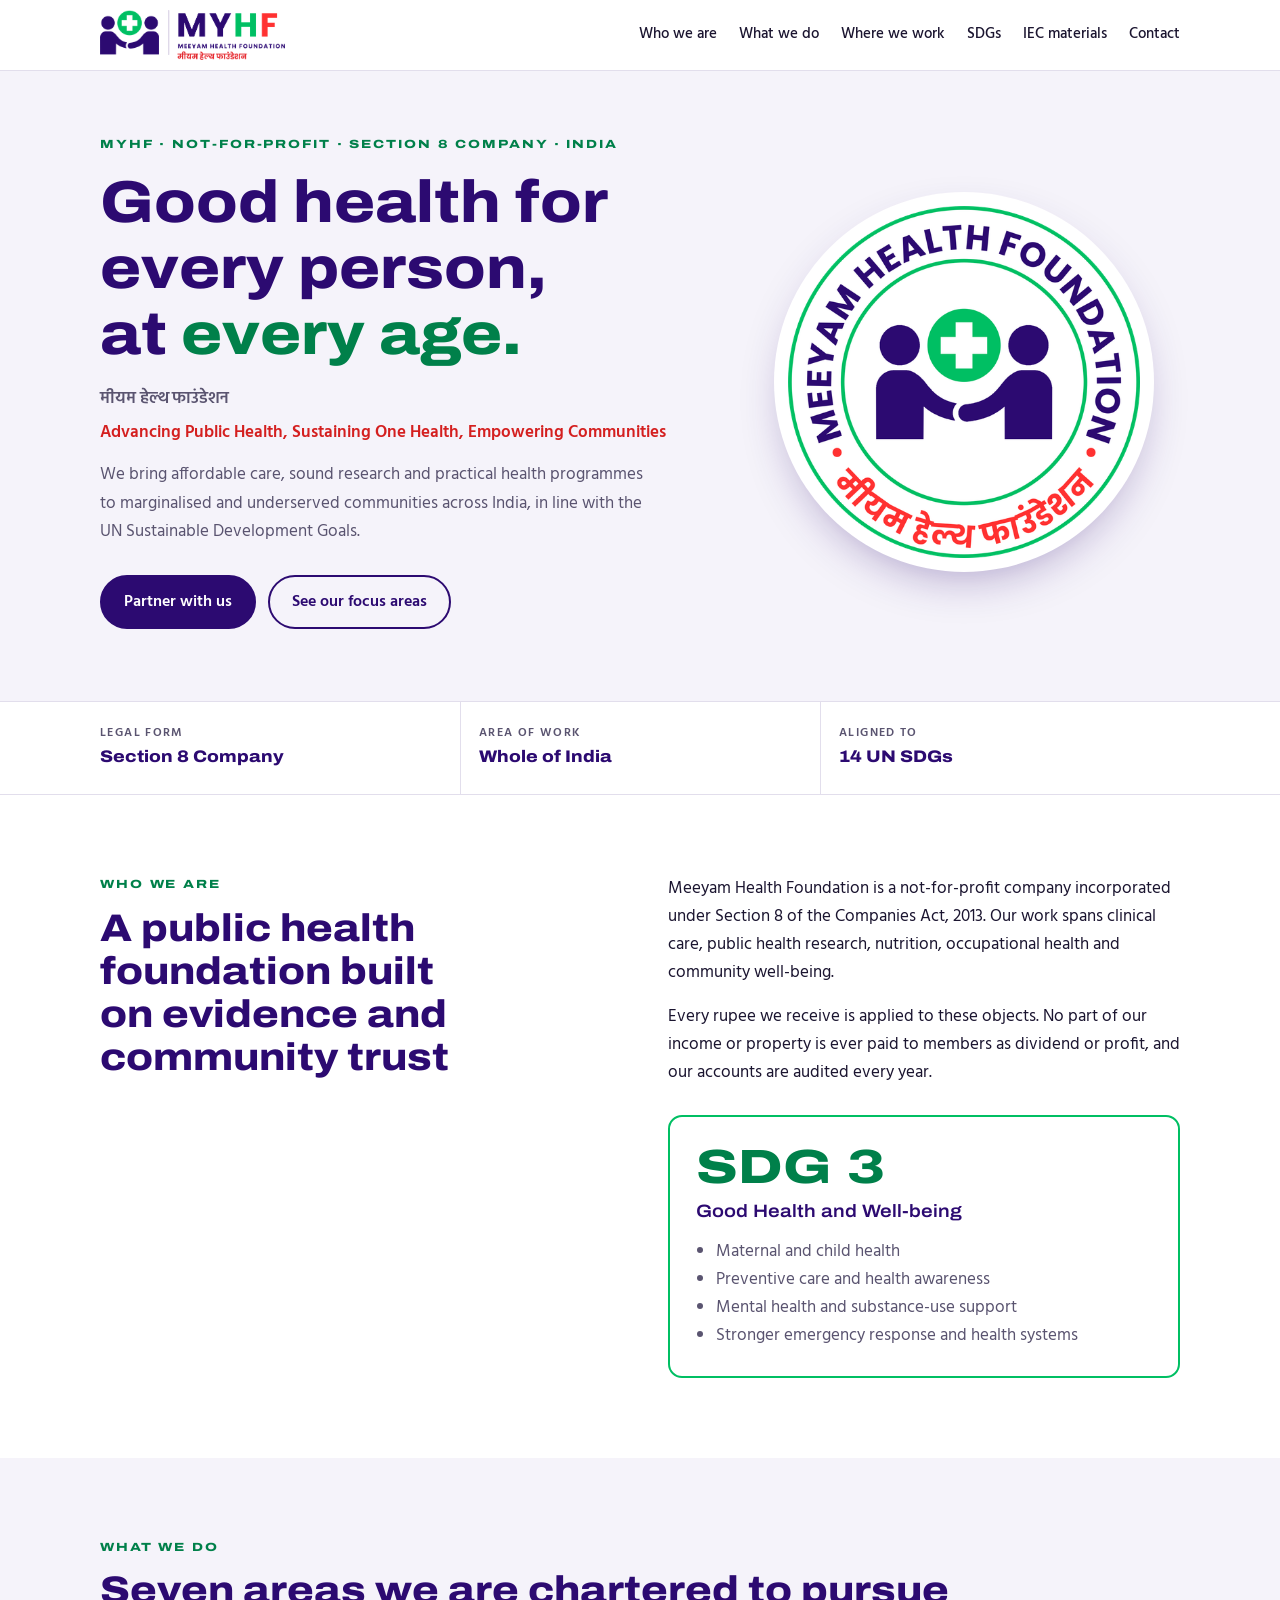
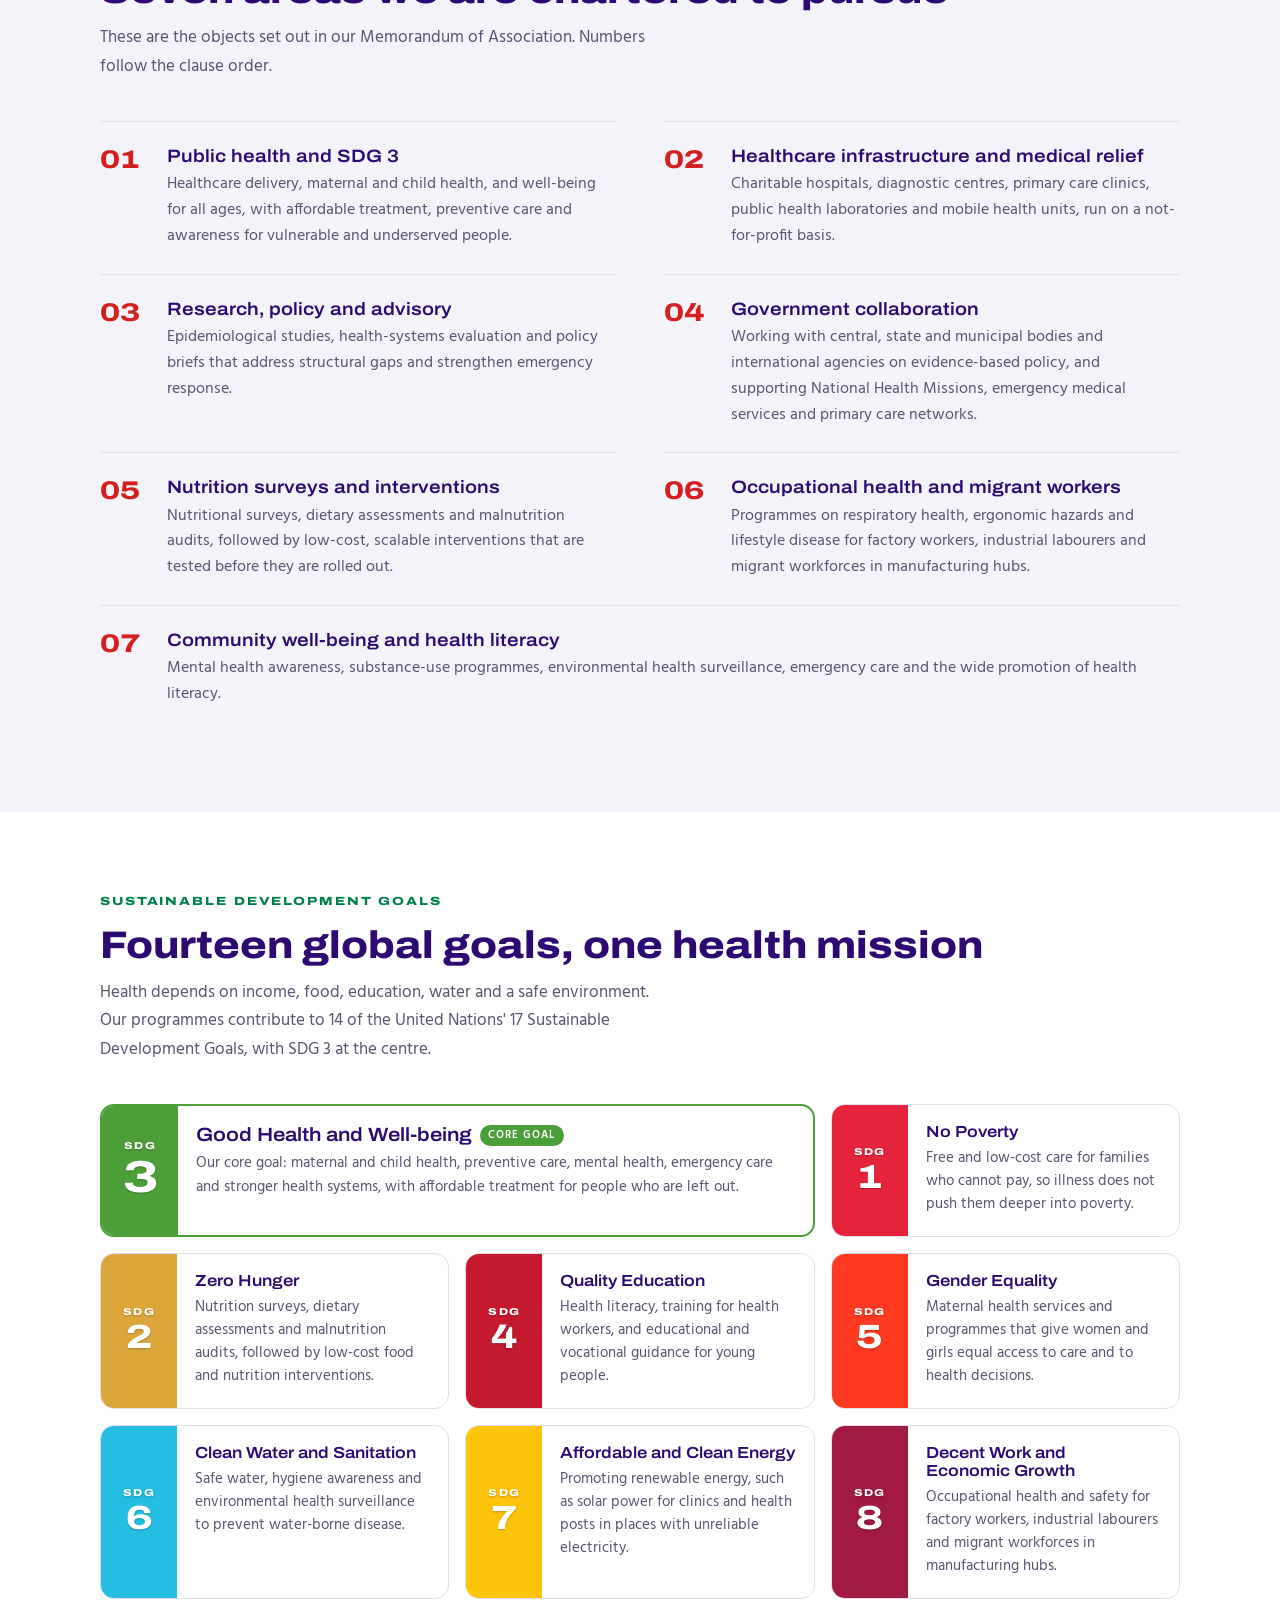
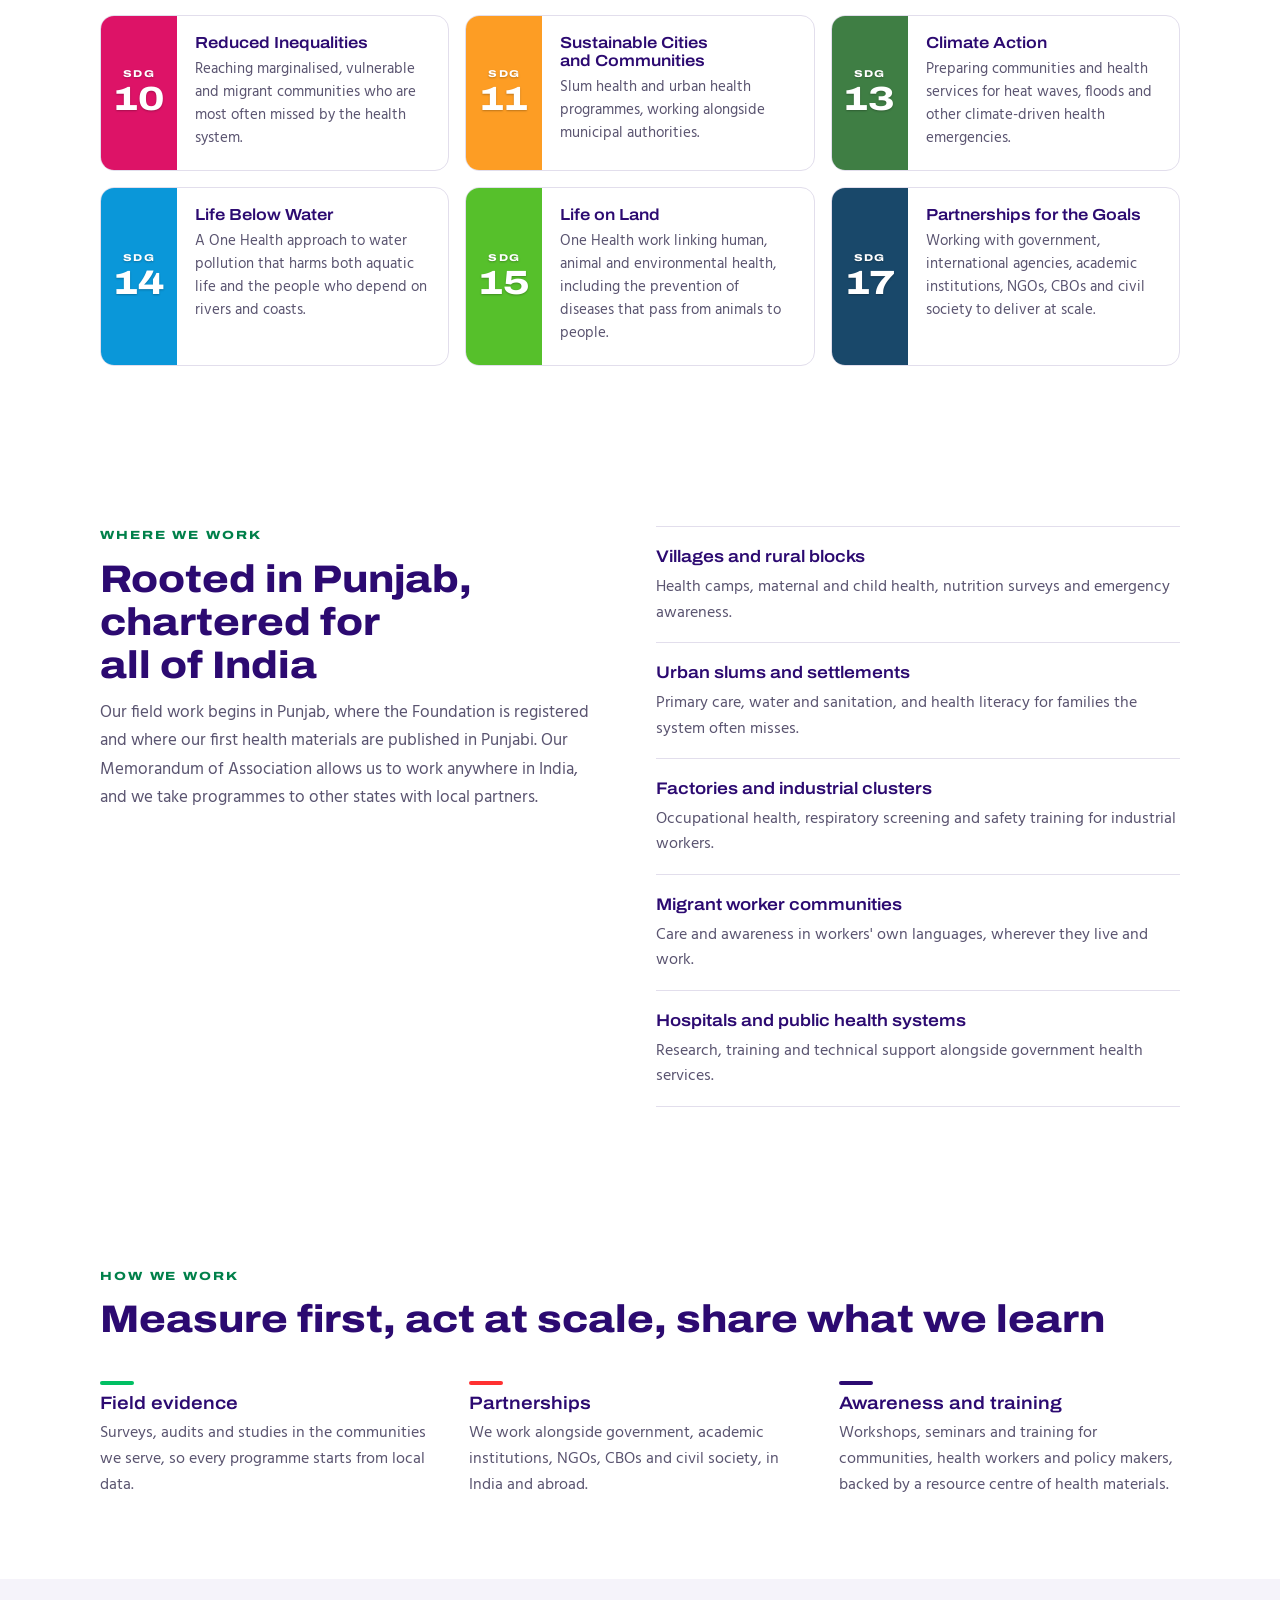
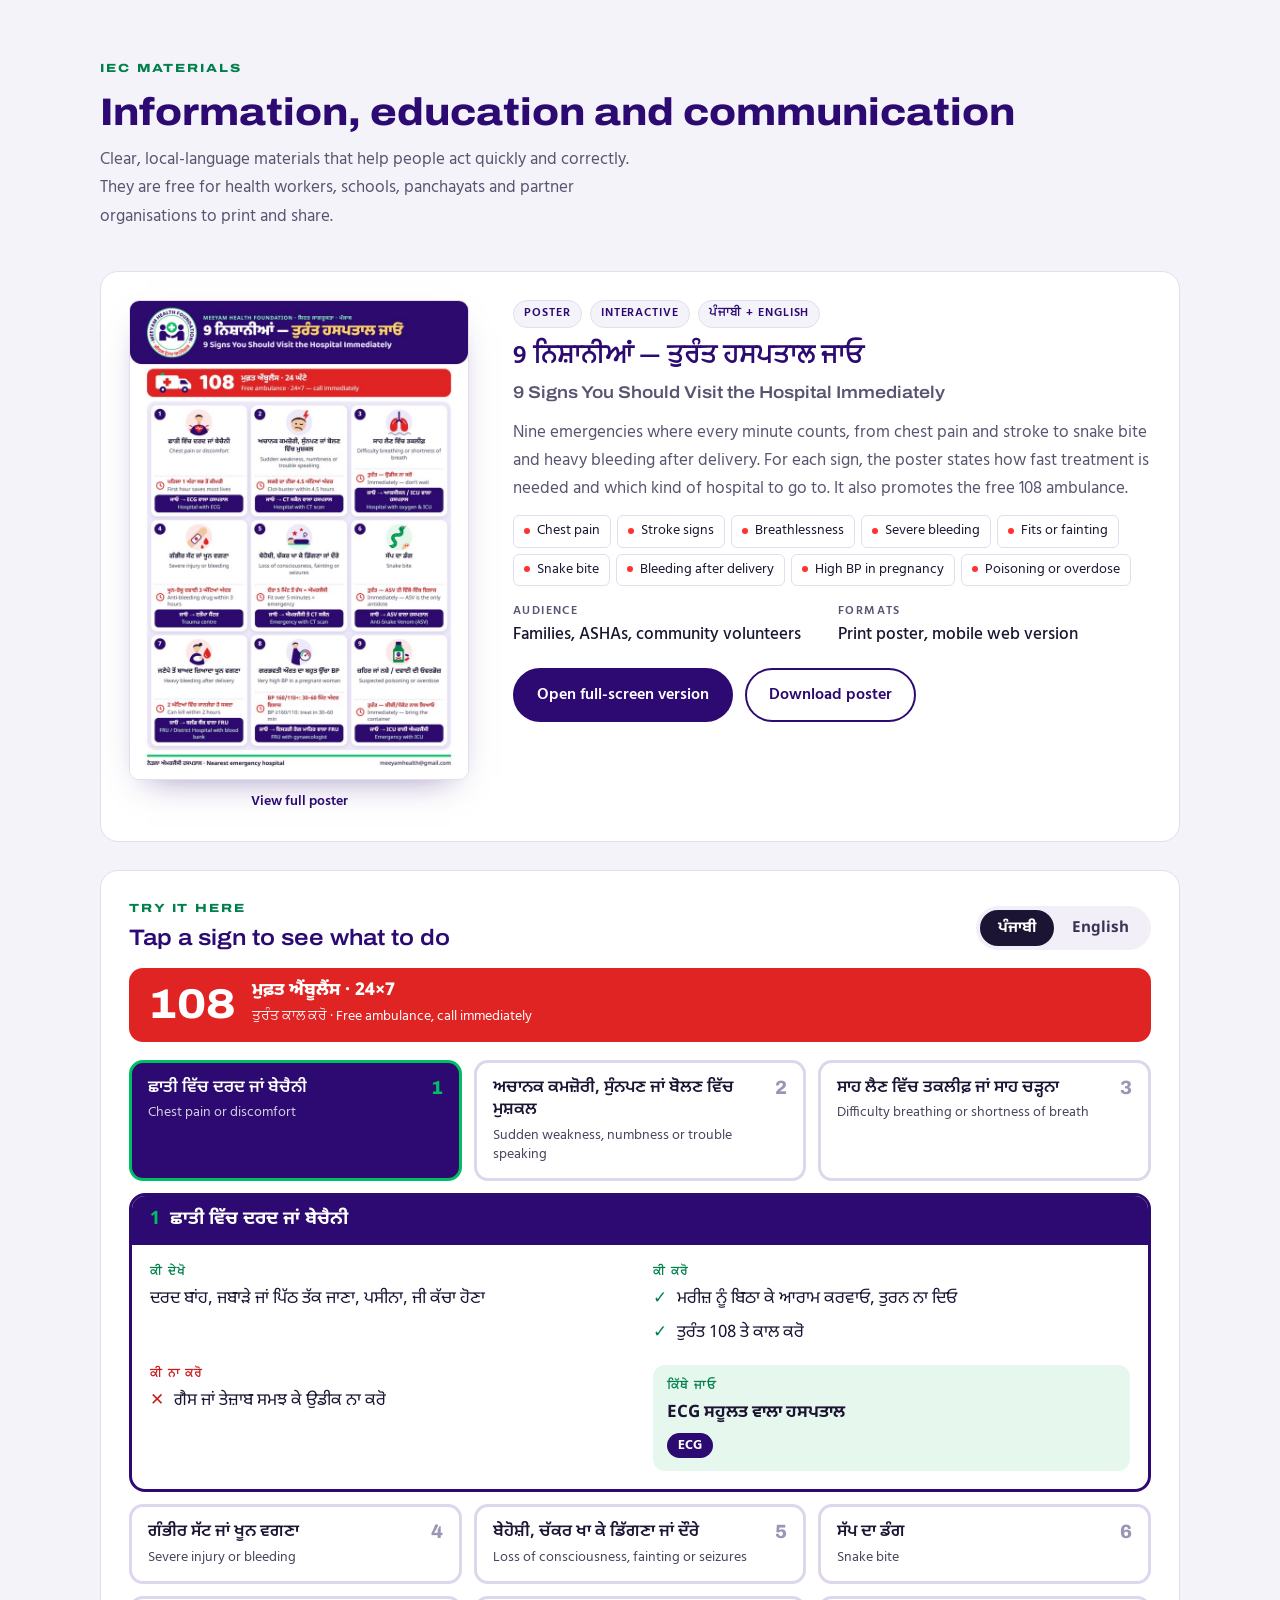
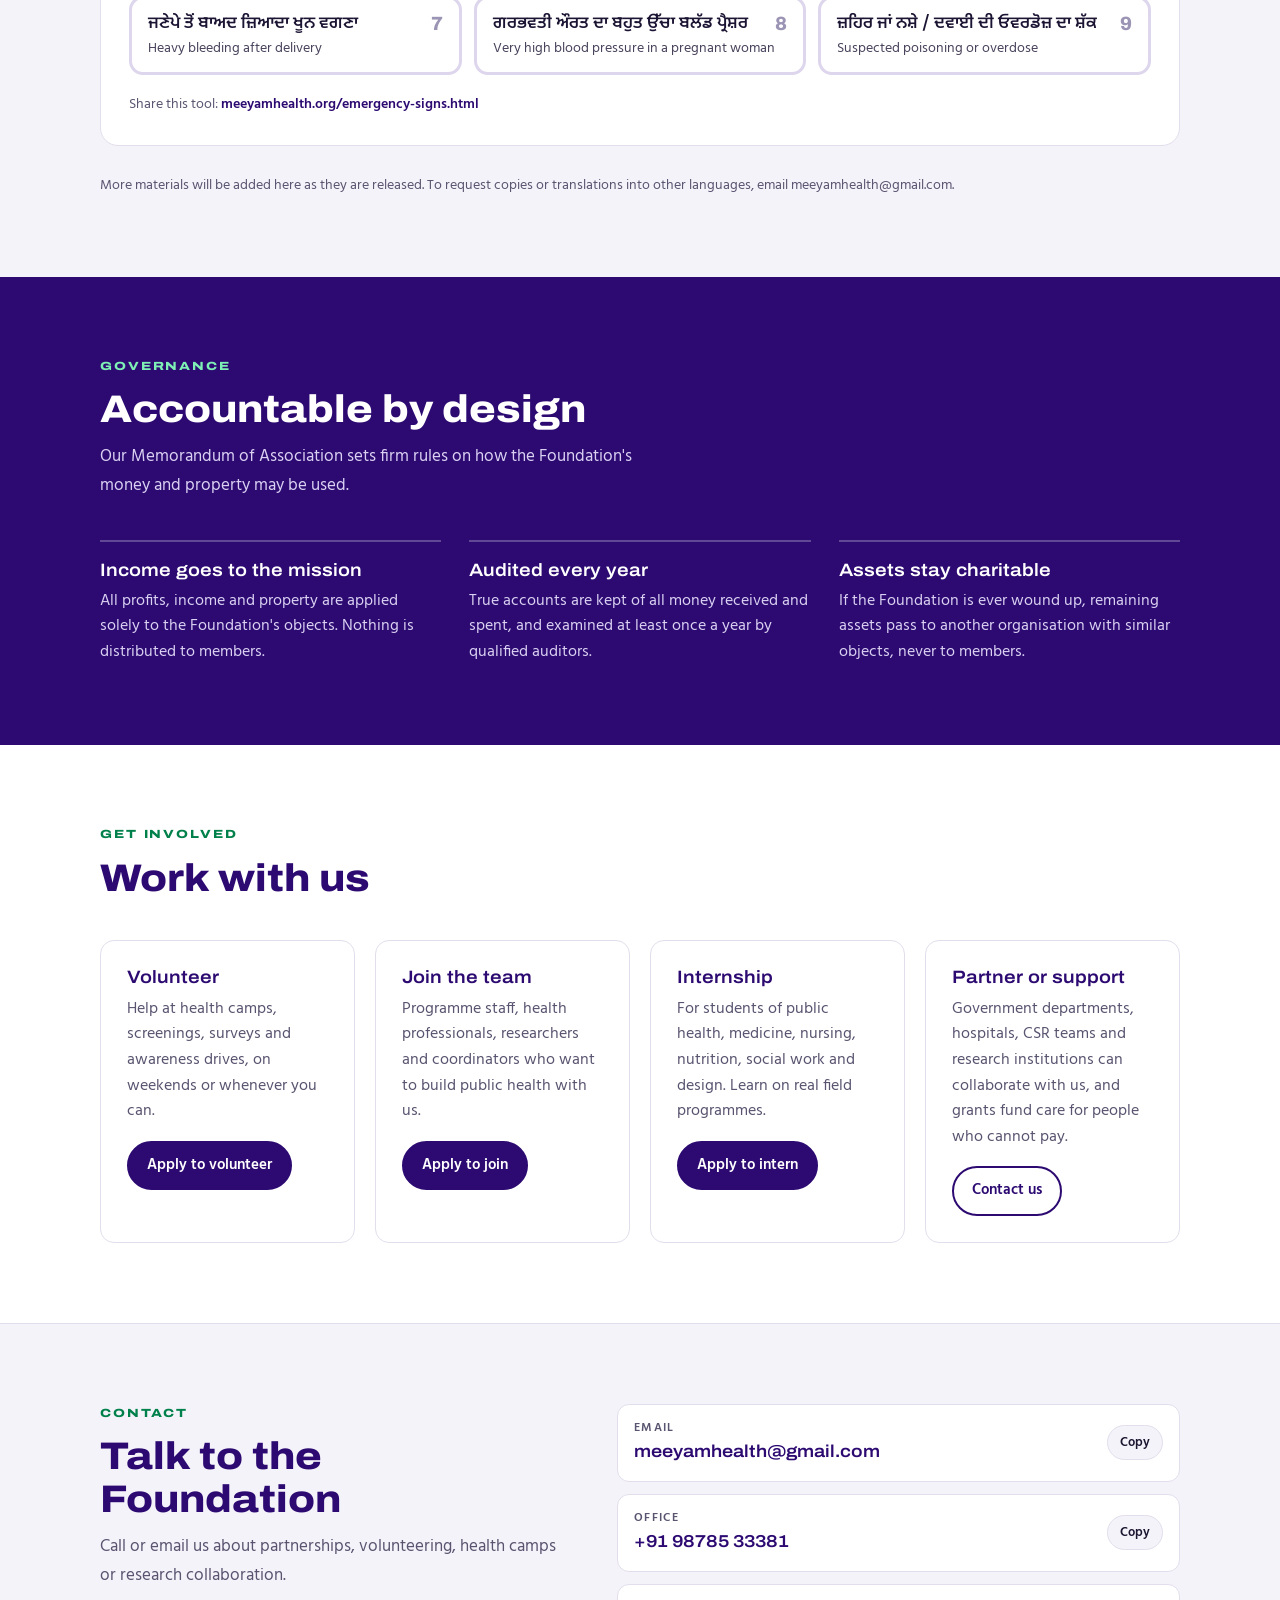
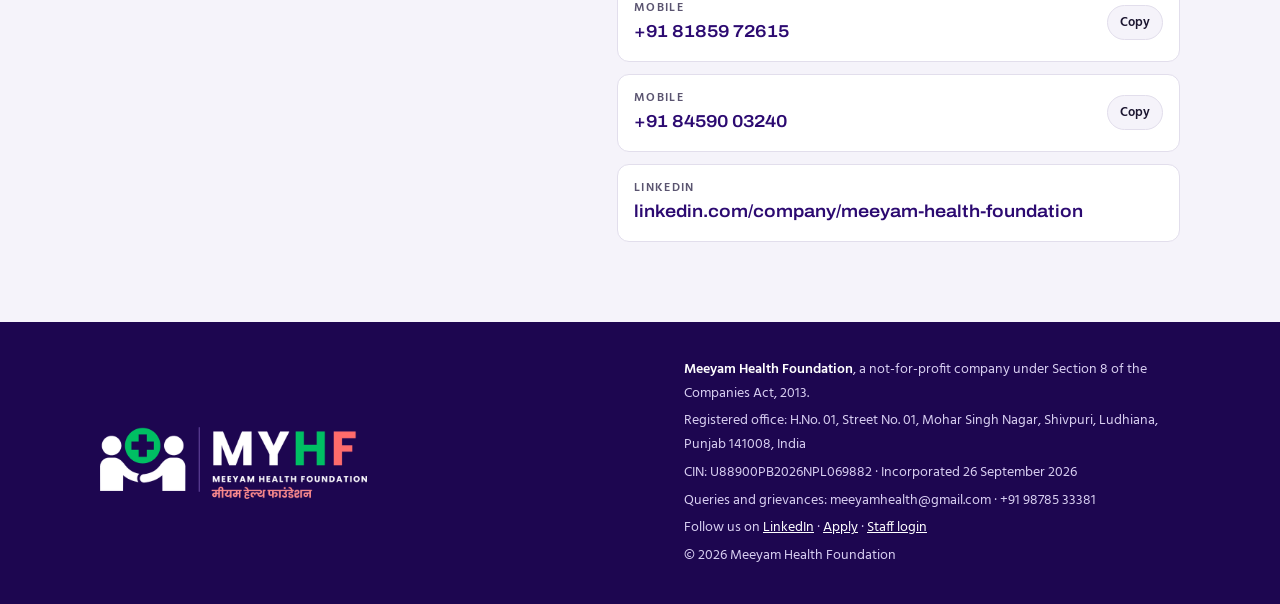
==== commit cf9b5e3b: "Add files via upload" ====
--- a/index.html
+++ b/index.html
@@ -1,188 +1,571 @@
 <!doctype html>
-<html lang="en"><head><meta charset="utf-8"><meta name="viewport" content="width=device-width, initial-scale=1">
-<title>Meeyam Logo Files</title>
+<html lang="en">
+<head>
+<meta charset="utf-8">
+<meta name="viewport" content="width=device-width, initial-scale=1, viewport-fit=cover">
+<meta name="description" content="Meeyam Health Foundation (MYHF) is a not-for-profit in Punjab, India, working on public health, NCDs, nutrition and research with government programmes.">
+<meta property="og:title" content="Meeyam Health Foundation (MYHF)">
+<meta property="og:description" content="Advancing Public Health, Sustaining One Health, Empowering Communities">
+<link rel="canonical" href="https://meeyamhealth.org/">
+<meta property="og:url" content="https://meeyamhealth.org/">
+<meta property="og:site_name" content="Meeyam Health Foundation">
+<meta property="og:image" content="https://meeyamhealth.org/share.jpg">
+<meta name="twitter:card" content="summary_large_image">
+<script type="application/ld+json">
+{"@context":"https://schema.org","@type":"NGO","name":"Meeyam Health Foundation","alternateName":["MYHF","मीयम हेल्थ फाउंडेशन"],"url":"https://meeyamhealth.org/","logo":"https://meeyamhealth.org/emblem.png","slogan":"Advancing Public Health, Sustaining One Health, Empowering Communities","description":"Not-for-profit Section 8 company in Punjab, India, working on public health, nutrition, occupational health and community well-being in line with the UN Sustainable Development Goals.","email":"meeyamhealth@gmail.com","telephone":"+91-98785-33381","areaServed":"IN","sameAs":["https://www.linkedin.com/company/meeyam-health-foundation/"],"foundingDate":"2026-09-26","identifier":"U88900PB2026NPL069882","address":{"@type":"PostalAddress","streetAddress":"H.No. 01, Street No. 01, Mohar Singh Nagar, Shivpuri","addressLocality":"Ludhiana","addressRegion":"Punjab","postalCode":"141008","addressCountry":"IN"}}
+</script>
+<meta property="og:type" content="website">
+<meta name="theme-color" content="#2C0A71">
+<link rel="icon" href="/favicon.ico" sizes="48x48">
+<link rel="icon" type="image/png" sizes="192x192" href="/icon-192.png">
+<link rel="apple-touch-icon" href="/icon-192.png">
+<title>Meeyam Health Foundation</title>
+<link rel="preconnect" href="https://fonts.googleapis.com">
+<link rel="preconnect" href="https://fonts.gstatic.com" crossorigin>
+<link rel="stylesheet" href="https://fonts.googleapis.com/css2?family=Archivo:wdth,wght@112,600;112,800;125,800&family=Hind:wght@400;500;600&family=Noto+Sans+Gurmukhi:wght@400;600;700&display=swap">
 <style>
-:root{--blue:#2C0A71;--green:#00BF63;--red:#FF3131;--ink:#18142B;--grey:#5B5873;--mist:#F4F3FA}
-body{margin:0;background:var(--mist);color:var(--ink);font-family:Poppins,system-ui,sans-serif}
-header{background:var(--blue);color:#fff;padding:32px 24px}
-header h1{margin:0 0 6px;font-size:28px} header p{margin:0;color:#CFCBE6}
-.bar{height:6px;background:linear-gradient(90deg,var(--blue) 0 33.3%,var(--green) 33.3% 66.6%,var(--red) 66.6%)}
-main{max-width:1200px;margin:0 auto;padding:24px 16px 48px}
-h2{color:var(--blue);font-size:20px;margin:32px 0 12px}
-.grid{display:grid;grid-template-columns:repeat(auto-fill,minmax(240px,1fr));gap:16px}
-.card{margin:0;background:#fff;border-radius:14px;overflow:hidden;box-shadow:0 2px 10px rgba(24,20,43,.06)}
-.tile{background:var(--tile);aspect-ratio:4/3;display:flex;align-items:center;justify-content:center;padding:18px;box-sizing:border-box}
-.tile img{max-width:100%;max-height:100%}
-figcaption{display:flex;justify-content:space-between;gap:8px;padding:10px 14px;font-size:14px}
-figcaption span{color:var(--grey)} a{color:var(--blue)}
-.palette{display:grid;grid-template-columns:repeat(auto-fill,minmax(200px,1fr));gap:16px}
-.sw{background:#fff;border-radius:14px;overflow:hidden} .sw div{height:90px} .sw p{margin:0;padding:12px 14px;font-size:14px;line-height:1.6}
-</style></head><body>
-<header><h1>Meeyam Health Foundation · Logo files</h1><p>Every version as PNG (transparent background) and SVG (scalable). Open this page from inside the unzipped folder.</p></header>
-<div class="bar"></div>
-<main>
-<h2>Colours</h2>
-<div class="palette">
-<div class="sw"><div style="background:#2C0A71"></div><p><b>Meeyam Purple</b><br>#2C0A71 · RGB 44 10 113<br>CMYK 61 91 0 56</p></div>
-<div class="sw"><div style="background:#00BF63"></div><p><b>Care Green</b><br>#00BF63 · RGB 0 191 99<br>CMYK 100 0 48 25</p></div>
-<div class="sw"><div style="background:#FF3131"></div><p><b>Heart Red</b><br>#FF3131 · RGB 255 49 49<br>CMYK 0 81 81 0</p></div>
-<div class="sw"><div style="background:#fff;border-bottom:1px solid #E3E0EE"></div><p><b>White</b><br>#FFFFFF</p></div>
-</div>
-<section><h2>Full colour</h2><div class="grid"><figure class="card " style="--tile: rgb(255, 255, 255)">
-<div class="tile"><img src="full-colour/Meeyam-seal-full-colour.png" alt="Round seal, Full colour" loading="lazy"></div>
-<figcaption><b>Round seal</b><span><a href="full-colour/Meeyam-seal-full-colour.png">PNG</a> · <a href="full-colour/Meeyam-seal-full-colour.svg">SVG</a></span></figcaption>
-</figure><figure class="card " style="--tile: rgb(255, 255, 255)">
-<div class="tile"><img src="full-colour/Meeyam-horizontal-full-colour.png" alt="Horizontal, Full colour" loading="lazy"></div>
-<figcaption><b>Horizontal</b><span><a href="full-colour/Meeyam-horizontal-full-colour.png">PNG</a> · <a href="full-colour/Meeyam-horizontal-full-colour.svg">SVG</a></span></figcaption>
-</figure><figure class="card " style="--tile: rgb(255, 255, 255)">
-<div class="tile"><img src="full-colour/Meeyam-horizontal-tagline-full-colour.png" alt="Horizontal + tagline, Full colour" loading="lazy"></div>
-<figcaption><b>Horizontal + tagline</b><span><a href="full-colour/Meeyam-horizontal-tagline-full-colour.png">PNG</a> · <a href="full-colour/Meeyam-horizontal-tagline-full-colour.svg">SVG</a></span></figcaption>
-</figure><figure class="card " style="--tile: rgb(255, 255, 255)">
-<div class="tile"><img src="full-colour/Meeyam-stacked-full-colour.png" alt="Stacked, Full colour" loading="lazy"></div>
-<figcaption><b>Stacked</b><span><a href="full-colour/Meeyam-stacked-full-colour.png">PNG</a> · <a href="full-colour/Meeyam-stacked-full-colour.svg">SVG</a></span></figcaption>
-</figure><figure class="card " style="--tile: rgb(255, 255, 255)">
-<div class="tile"><img src="full-colour/Meeyam-stacked-tagline-full-colour.png" alt="Stacked + tagline, Full colour" loading="lazy"></div>
-<figcaption><b>Stacked + tagline</b><span><a href="full-colour/Meeyam-stacked-tagline-full-colour.png">PNG</a> · <a href="full-colour/Meeyam-stacked-tagline-full-colour.svg">SVG</a></span></figcaption>
-</figure><figure class="card " style="--tile: rgb(255, 255, 255)">
-<div class="tile"><img src="full-colour/Meeyam-MYHF-horizontal-full-colour.png" alt="MYHF horizontal, Full colour" loading="lazy"></div>
-<figcaption><b>MYHF horizontal</b><span><a href="full-colour/Meeyam-MYHF-horizontal-full-colour.png">PNG</a> · <a href="full-colour/Meeyam-MYHF-horizontal-full-colour.svg">SVG</a></span></figcaption>
-</figure><figure class="card " style="--tile: rgb(255, 255, 255)">
-<div class="tile"><img src="full-colour/Meeyam-MYHF-horizontal-tagline-full-colour.png" alt="MYHF + tagline, Full colour" loading="lazy"></div>
-<figcaption><b>MYHF + tagline</b><span><a href="full-colour/Meeyam-MYHF-horizontal-tagline-full-colour.png">PNG</a> · <a href="full-colour/Meeyam-MYHF-horizontal-tagline-full-colour.svg">SVG</a></span></figcaption>
-</figure><figure class="card " style="--tile: rgb(255, 255, 255)">
-<div class="tile"><img src="full-colour/Meeyam-MYHF-stacked-full-colour.png" alt="MYHF stacked, Full colour" loading="lazy"></div>
-<figcaption><b>MYHF stacked</b><span><a href="full-colour/Meeyam-MYHF-stacked-full-colour.png">PNG</a> · <a href="full-colour/Meeyam-MYHF-stacked-full-colour.svg">SVG</a></span></figcaption>
-</figure><figure class="card " style="--tile: rgb(255, 255, 255)">
-<div class="tile"><img src="full-colour/Meeyam-MYHF-stacked-tagline-full-colour.png" alt="MYHF stacked + tagline, Full colour" loading="lazy"></div>
-<figcaption><b>MYHF stacked + tagline</b><span><a href="full-colour/Meeyam-MYHF-stacked-tagline-full-colour.png">PNG</a> · <a href="full-colour/Meeyam-MYHF-stacked-tagline-full-colour.svg">SVG</a></span></figcaption>
-</figure><figure class="card " style="--tile: rgb(255, 255, 255)">
-<div class="tile"><img src="full-colour/Meeyam-icon-full-colour.png" alt="Symbol, Full colour" loading="lazy"></div>
-<figcaption><b>Symbol</b><span><a href="full-colour/Meeyam-icon-full-colour.png">PNG</a> · <a href="full-colour/Meeyam-icon-full-colour.svg">SVG</a></span></figcaption>
-</figure><figure class="card " style="--tile: rgb(255, 255, 255)">
-<div class="tile"><img src="full-colour/Meeyam-profile-picture-full-colour.png" alt="Profile picture, Full colour" loading="lazy"></div>
-<figcaption><b>Profile picture</b><span><a href="full-colour/Meeyam-profile-picture-full-colour.png">PNG</a> · <a href="full-colour/Meeyam-profile-picture-full-colour.svg">SVG</a></span></figcaption>
-</figure></div></section><section><h2>On purple</h2><div class="grid"><figure class="card dark" style="--tile: rgb(44, 10, 113)">
-<div class="tile"><img src="reversed/Meeyam-seal-reversed.png" alt="Round seal, On purple" loading="lazy"></div>
-<figcaption><b>Round seal</b><span><a href="reversed/Meeyam-seal-reversed.png">PNG</a> · <a href="reversed/Meeyam-seal-reversed.svg">SVG</a></span></figcaption>
-</figure><figure class="card dark" style="--tile: rgb(44, 10, 113)">
-<div class="tile"><img src="reversed/Meeyam-horizontal-reversed.png" alt="Horizontal, On purple" loading="lazy"></div>
-<figcaption><b>Horizontal</b><span><a href="reversed/Meeyam-horizontal-reversed.png">PNG</a> · <a href="reversed/Meeyam-horizontal-reversed.svg">SVG</a></span></figcaption>
-</figure><figure class="card dark" style="--tile: rgb(44, 10, 113)">
-<div class="tile"><img src="reversed/Meeyam-horizontal-tagline-reversed.png" alt="Horizontal + tagline, On purple" loading="lazy"></div>
-<figcaption><b>Horizontal + tagline</b><span><a href="reversed/Meeyam-horizontal-tagline-reversed.png">PNG</a> · <a href="reversed/Meeyam-horizontal-tagline-reversed.svg">SVG</a></span></figcaption>
-</figure><figure class="card dark" style="--tile: rgb(44, 10, 113)">
-<div class="tile"><img src="reversed/Meeyam-stacked-reversed.png" alt="Stacked, On purple" loading="lazy"></div>
-<figcaption><b>Stacked</b><span><a href="reversed/Meeyam-stacked-reversed.png">PNG</a> · <a href="reversed/Meeyam-stacked-reversed.svg">SVG</a></span></figcaption>
-</figure><figure class="card dark" style="--tile: rgb(44, 10, 113)">
-<div class="tile"><img src="reversed/Meeyam-stacked-tagline-reversed.png" alt="Stacked + tagline, On purple" loading="lazy"></div>
-<figcaption><b>Stacked + tagline</b><span><a href="reversed/Meeyam-stacked-tagline-reversed.png">PNG</a> · <a href="reversed/Meeyam-stacked-tagline-reversed.svg">SVG</a></span></figcaption>
-</figure><figure class="card dark" style="--tile: rgb(44, 10, 113)">
-<div class="tile"><img src="reversed/Meeyam-MYHF-horizontal-reversed.png" alt="MYHF horizontal, On purple" loading="lazy"></div>
-<figcaption><b>MYHF horizontal</b><span><a href="reversed/Meeyam-MYHF-horizontal-reversed.png">PNG</a> · <a href="reversed/Meeyam-MYHF-horizontal-reversed.svg">SVG</a></span></figcaption>
-</figure><figure class="card dark" style="--tile: rgb(44, 10, 113)">
-<div class="tile"><img src="reversed/Meeyam-MYHF-horizontal-tagline-reversed.png" alt="MYHF + tagline, On purple" loading="lazy"></div>
-<figcaption><b>MYHF + tagline</b><span><a href="reversed/Meeyam-MYHF-horizontal-tagline-reversed.png">PNG</a> · <a href="reversed/Meeyam-MYHF-horizontal-tagline-reversed.svg">SVG</a></span></figcaption>
-</figure><figure class="card dark" style="--tile: rgb(44, 10, 113)">
-<div class="tile"><img src="reversed/Meeyam-MYHF-stacked-reversed.png" alt="MYHF stacked, On purple" loading="lazy"></div>
-<figcaption><b>MYHF stacked</b><span><a href="reversed/Meeyam-MYHF-stacked-reversed.png">PNG</a> · <a href="reversed/Meeyam-MYHF-stacked-reversed.svg">SVG</a></span></figcaption>
-</figure><figure class="card dark" style="--tile: rgb(44, 10, 113)">
-<div class="tile"><img src="reversed/Meeyam-MYHF-stacked-tagline-reversed.png" alt="MYHF stacked + tagline, On purple" loading="lazy"></div>
-<figcaption><b>MYHF stacked + tagline</b><span><a href="reversed/Meeyam-MYHF-stacked-tagline-reversed.png">PNG</a> · <a href="reversed/Meeyam-MYHF-stacked-tagline-reversed.svg">SVG</a></span></figcaption>
-</figure><figure class="card dark" style="--tile: rgb(44, 10, 113)">
-<div class="tile"><img src="reversed/Meeyam-icon-reversed.png" alt="Symbol, On purple" loading="lazy"></div>
-<figcaption><b>Symbol</b><span><a href="reversed/Meeyam-icon-reversed.png">PNG</a> · <a href="reversed/Meeyam-icon-reversed.svg">SVG</a></span></figcaption>
-</figure><figure class="card dark" style="--tile: rgb(44, 10, 113)">
-<div class="tile"><img src="reversed/Meeyam-profile-picture-reversed.png" alt="Profile picture, On purple" loading="lazy"></div>
-<figcaption><b>Profile picture</b><span><a href="reversed/Meeyam-profile-picture-reversed.png">PNG</a> · <a href="reversed/Meeyam-profile-picture-reversed.svg">SVG</a></span></figcaption>
-</figure></div></section><section><h2>One colour (purple)</h2><div class="grid"><figure class="card " style="--tile: rgb(255, 255, 255)">
-<div class="tile"><img src="one-colour/Meeyam-seal-one-colour.png" alt="Round seal, One colour (purple)" loading="lazy"></div>
-<figcaption><b>Round seal</b><span><a href="one-colour/Meeyam-seal-one-colour.png">PNG</a> · <a href="one-colour/Meeyam-seal-one-colour.svg">SVG</a></span></figcaption>
-</figure><figure class="card " style="--tile: rgb(255, 255, 255)">
-<div class="tile"><img src="one-colour/Meeyam-horizontal-one-colour.png" alt="Horizontal, One colour (purple)" loading="lazy"></div>
-<figcaption><b>Horizontal</b><span><a href="one-colour/Meeyam-horizontal-one-colour.png">PNG</a> · <a href="one-colour/Meeyam-horizontal-one-colour.svg">SVG</a></span></figcaption>
-</figure><figure class="card " style="--tile: rgb(255, 255, 255)">
-<div class="tile"><img src="one-colour/Meeyam-horizontal-tagline-one-colour.png" alt="Horizontal + tagline, One colour (purple)" loading="lazy"></div>
-<figcaption><b>Horizontal + tagline</b><span><a href="one-colour/Meeyam-horizontal-tagline-one-colour.png">PNG</a> · <a href="one-colour/Meeyam-horizontal-tagline-one-colour.svg">SVG</a></span></figcaption>
-</figure><figure class="card " style="--tile: rgb(255, 255, 255)">
-<div class="tile"><img src="one-colour/Meeyam-stacked-one-colour.png" alt="Stacked, One colour (purple)" loading="lazy"></div>
-<figcaption><b>Stacked</b><span><a href="one-colour/Meeyam-stacked-one-colour.png">PNG</a> · <a href="one-colour/Meeyam-stacked-one-colour.svg">SVG</a></span></figcaption>
-</figure><figure class="card " style="--tile: rgb(255, 255, 255)">
-<div class="tile"><img src="one-colour/Meeyam-stacked-tagline-one-colour.png" alt="Stacked + tagline, One colour (purple)" loading="lazy"></div>
-<figcaption><b>Stacked + tagline</b><span><a href="one-colour/Meeyam-stacked-tagline-one-colour.png">PNG</a> · <a href="one-colour/Meeyam-stacked-tagline-one-colour.svg">SVG</a></span></figcaption>
-</figure><figure class="card " style="--tile: rgb(255, 255, 255)">
-<div class="tile"><img src="one-colour/Meeyam-MYHF-horizontal-one-colour.png" alt="MYHF horizontal, One colour (purple)" loading="lazy"></div>
-<figcaption><b>MYHF horizontal</b><span><a href="one-colour/Meeyam-MYHF-horizontal-one-colour.png">PNG</a> · <a href="one-colour/Meeyam-MYHF-horizontal-one-colour.svg">SVG</a></span></figcaption>
-</figure><figure class="card " style="--tile: rgb(255, 255, 255)">
-<div class="tile"><img src="one-colour/Meeyam-MYHF-horizontal-tagline-one-colour.png" alt="MYHF + tagline, One colour (purple)" loading="lazy"></div>
-<figcaption><b>MYHF + tagline</b><span><a href="one-colour/Meeyam-MYHF-horizontal-tagline-one-colour.png">PNG</a> · <a href="one-colour/Meeyam-MYHF-horizontal-tagline-one-colour.svg">SVG</a></span></figcaption>
-</figure><figure class="card " style="--tile: rgb(255, 255, 255)">
-<div class="tile"><img src="one-colour/Meeyam-MYHF-stacked-one-colour.png" alt="MYHF stacked, One colour (purple)" loading="lazy"></div>
-<figcaption><b>MYHF stacked</b><span><a href="one-colour/Meeyam-MYHF-stacked-one-colour.png">PNG</a> · <a href="one-colour/Meeyam-MYHF-stacked-one-colour.svg">SVG</a></span></figcaption>
-</figure><figure class="card " style="--tile: rgb(255, 255, 255)">
-<div class="tile"><img src="one-colour/Meeyam-MYHF-stacked-tagline-one-colour.png" alt="MYHF stacked + tagline, One colour (purple)" loading="lazy"></div>
-<figcaption><b>MYHF stacked + tagline</b><span><a href="one-colour/Meeyam-MYHF-stacked-tagline-one-colour.png">PNG</a> · <a href="one-colour/Meeyam-MYHF-stacked-tagline-one-colour.svg">SVG</a></span></figcaption>
-</figure><figure class="card " style="--tile: rgb(255, 255, 255)">
-<div class="tile"><img src="one-colour/Meeyam-icon-one-colour.png" alt="Symbol, One colour (purple)" loading="lazy"></div>
-<figcaption><b>Symbol</b><span><a href="one-colour/Meeyam-icon-one-colour.png">PNG</a> · <a href="one-colour/Meeyam-icon-one-colour.svg">SVG</a></span></figcaption>
-</figure></div></section><section><h2>Black</h2><div class="grid"><figure class="card " style="--tile: rgb(255, 255, 255)">
-<div class="tile"><img src="black/Meeyam-seal-black.png" alt="Round seal, Black" loading="lazy"></div>
-<figcaption><b>Round seal</b><span><a href="black/Meeyam-seal-black.png">PNG</a> · <a href="black/Meeyam-seal-black.svg">SVG</a></span></figcaption>
-</figure><figure class="card " style="--tile: rgb(255, 255, 255)">
-<div class="tile"><img src="black/Meeyam-horizontal-black.png" alt="Horizontal, Black" loading="lazy"></div>
-<figcaption><b>Horizontal</b><span><a href="black/Meeyam-horizontal-black.png">PNG</a> · <a href="black/Meeyam-horizontal-black.svg">SVG</a></span></figcaption>
-</figure><figure class="card " style="--tile: rgb(255, 255, 255)">
-<div class="tile"><img src="black/Meeyam-horizontal-tagline-black.png" alt="Horizontal + tagline, Black" loading="lazy"></div>
-<figcaption><b>Horizontal + tagline</b><span><a href="black/Meeyam-horizontal-tagline-black.png">PNG</a> · <a href="black/Meeyam-horizontal-tagline-black.svg">SVG</a></span></figcaption>
-</figure><figure class="card " style="--tile: rgb(255, 255, 255)">
-<div class="tile"><img src="black/Meeyam-stacked-black.png" alt="Stacked, Black" loading="lazy"></div>
-<figcaption><b>Stacked</b><span><a href="black/Meeyam-stacked-black.png">PNG</a> · <a href="black/Meeyam-stacked-black.svg">SVG</a></span></figcaption>
-</figure><figure class="card " style="--tile: rgb(255, 255, 255)">
-<div class="tile"><img src="black/Meeyam-stacked-tagline-black.png" alt="Stacked + tagline, Black" loading="lazy"></div>
-<figcaption><b>Stacked + tagline</b><span><a href="black/Meeyam-stacked-tagline-black.png">PNG</a> · <a href="black/Meeyam-stacked-tagline-black.svg">SVG</a></span></figcaption>
-</figure><figure class="card " style="--tile: rgb(255, 255, 255)">
-<div class="tile"><img src="black/Meeyam-MYHF-horizontal-black.png" alt="MYHF horizontal, Black" loading="lazy"></div>
-<figcaption><b>MYHF horizontal</b><span><a href="black/Meeyam-MYHF-horizontal-black.png">PNG</a> · <a href="black/Meeyam-MYHF-horizontal-black.svg">SVG</a></span></figcaption>
-</figure><figure class="card " style="--tile: rgb(255, 255, 255)">
-<div class="tile"><img src="black/Meeyam-MYHF-horizontal-tagline-black.png" alt="MYHF + tagline, Black" loading="lazy"></div>
-<figcaption><b>MYHF + tagline</b><span><a href="black/Meeyam-MYHF-horizontal-tagline-black.png">PNG</a> · <a href="black/Meeyam-MYHF-horizontal-tagline-black.svg">SVG</a></span></figcaption>
-</figure><figure class="card " style="--tile: rgb(255, 255, 255)">
-<div class="tile"><img src="black/Meeyam-MYHF-stacked-black.png" alt="MYHF stacked, Black" loading="lazy"></div>
-<figcaption><b>MYHF stacked</b><span><a href="black/Meeyam-MYHF-stacked-black.png">PNG</a> · <a href="black/Meeyam-MYHF-stacked-black.svg">SVG</a></span></figcaption>
-</figure><figure class="card " style="--tile: rgb(255, 255, 255)">
-<div class="tile"><img src="black/Meeyam-MYHF-stacked-tagline-black.png" alt="MYHF stacked + tagline, Black" loading="lazy"></div>
-<figcaption><b>MYHF stacked + tagline</b><span><a href="black/Meeyam-MYHF-stacked-tagline-black.png">PNG</a> · <a href="black/Meeyam-MYHF-stacked-tagline-black.svg">SVG</a></span></figcaption>
-</figure><figure class="card " style="--tile: rgb(255, 255, 255)">
-<div class="tile"><img src="black/Meeyam-icon-black.png" alt="Symbol, Black" loading="lazy"></div>
-<figcaption><b>Symbol</b><span><a href="black/Meeyam-icon-black.png">PNG</a> · <a href="black/Meeyam-icon-black.svg">SVG</a></span></figcaption>
-</figure></div></section><section><h2>White</h2><div class="grid"><figure class="card dark" style="--tile: rgb(58, 63, 79)">
-<div class="tile"><img src="white/Meeyam-seal-white.png" alt="Round seal, White" loading="lazy"></div>
-<figcaption><b>Round seal</b><span><a href="white/Meeyam-seal-white.png">PNG</a> · <a href="white/Meeyam-seal-white.svg">SVG</a></span></figcaption>
-</figure><figure class="card dark" style="--tile: rgb(58, 63, 79)">
-<div class="tile"><img src="white/Meeyam-horizontal-white.png" alt="Horizontal, White" loading="lazy"></div>
-<figcaption><b>Horizontal</b><span><a href="white/Meeyam-horizontal-white.png">PNG</a> · <a href="white/Meeyam-horizontal-white.svg">SVG</a></span></figcaption>
-</figure><figure class="card dark" style="--tile: rgb(58, 63, 79)">
-<div class="tile"><img src="white/Meeyam-horizontal-tagline-white.png" alt="Horizontal + tagline, White" loading="lazy"></div>
-<figcaption><b>Horizontal + tagline</b><span><a href="white/Meeyam-horizontal-tagline-white.png">PNG</a> · <a href="white/Meeyam-horizontal-tagline-white.svg">SVG</a></span></figcaption>
-</figure><figure class="card dark" style="--tile: rgb(58, 63, 79)">
-<div class="tile"><img src="white/Meeyam-stacked-white.png" alt="Stacked, White" loading="lazy"></div>
-<figcaption><b>Stacked</b><span><a href="white/Meeyam-stacked-white.png">PNG</a> · <a href="white/Meeyam-stacked-white.svg">SVG</a></span></figcaption>
-</figure><figure class="card dark" style="--tile: rgb(58, 63, 79)">
-<div class="tile"><img src="white/Meeyam-stacked-tagline-white.png" alt="Stacked + tagline, White" loading="lazy"></div>
-<figcaption><b>Stacked + tagline</b><span><a href="white/Meeyam-stacked-tagline-white.png">PNG</a> · <a href="white/Meeyam-stacked-tagline-white.svg">SVG</a></span></figcaption>
-</figure><figure class="card dark" style="--tile: rgb(58, 63, 79)">
-<div class="tile"><img src="white/Meeyam-MYHF-horizontal-white.png" alt="MYHF horizontal, White" loading="lazy"></div>
-<figcaption><b>MYHF horizontal</b><span><a href="white/Meeyam-MYHF-horizontal-white.png">PNG</a> · <a href="white/Meeyam-MYHF-horizontal-white.svg">SVG</a></span></figcaption>
-</figure><figure class="card dark" style="--tile: rgb(58, 63, 79)">
-<div class="tile"><img src="white/Meeyam-MYHF-horizontal-tagline-white.png" alt="MYHF + tagline, White" loading="lazy"></div>
-<figcaption><b>MYHF + tagline</b><span><a href="white/Meeyam-MYHF-horizontal-tagline-white.png">PNG</a> · <a href="white/Meeyam-MYHF-horizontal-tagline-white.svg">SVG</a></span></figcaption>
-</figure><figure class="card dark" style="--tile: rgb(58, 63, 79)">
-<div class="tile"><img src="white/Meeyam-MYHF-stacked-white.png" alt="MYHF stacked, White" loading="lazy"></div>
-<figcaption><b>MYHF stacked</b><span><a href="white/Meeyam-MYHF-stacked-white.png">PNG</a> · <a href="white/Meeyam-MYHF-stacked-white.svg">SVG</a></span></figcaption>
-</figure><figure class="card dark" style="--tile: rgb(58, 63, 79)">
-<div class="tile"><img src="white/Meeyam-MYHF-stacked-tagline-white.png" alt="MYHF stacked + tagline, White" loading="lazy"></div>
-<figcaption><b>MYHF stacked + tagline</b><span><a href="white/Meeyam-MYHF-stacked-tagline-white.png">PNG</a> · <a href="white/Meeyam-MYHF-stacked-tagline-white.svg">SVG</a></span></figcaption>
-</figure><figure class="card dark" style="--tile: rgb(58, 63, 79)">
-<div class="tile"><img src="white/Meeyam-icon-white.png" alt="Symbol, White" loading="lazy"></div>
-<figcaption><b>Symbol</b><span><a href="white/Meeyam-icon-white.png">PNG</a> · <a href="white/Meeyam-icon-white.svg">SVG</a></span></figcaption>
-</figure></div></section>
-</main></body></html>+/* Layout: seal-led hero, a ledger of the seven MOA objects, a charter strip, then contact. Indigo carries the page; green and red appear only as the logo uses them. */
+:root{
+  --indigo:#2C0A71;      /* logo ink */
+  --indigo-deep:#1D0650;
+  --green:#00BF63;       /* logo ring */
+  --red:#FF3131;         /* logo cross */
+  --bg:#FFFFFF;
+  --paper:#F5F3FA;       /* indigo-tinted neutral */
+  --ink:#1B1530;
+  --muted:#5A5470;
+  --line:#E2DEEC;
+  --accent-text:#2C0A71;
+  --green-text:#00804A;
+  --red-text:#D41F1F;
+  --display:"Archivo","Arial Black","Helvetica Neue",Arial,sans-serif;
+  --gur:"Noto Sans Gurmukhi","Hind","Noto Sans",system-ui,sans-serif;
+  --body:"Hind","Segoe UI","Noto Sans",system-ui,sans-serif;
+  --max:1120px;
+}
+@media (prefers-color-scheme: dark){:root:not([data-theme="light"]){
+  --bg:#110A24;--paper:#1A1233;--ink:#EEEAF7;--muted:#B0A8C8;--line:#2E2550;
+  --accent-text:#C9B8FF;--green-text:#3DDC8F;--red-text:#FF7070;color-scheme:dark}}
+:root[data-theme="dark"]{
+  --bg:#110A24;--paper:#1A1233;--ink:#EEEAF7;--muted:#B0A8C8;--line:#2E2550;
+  --accent-text:#C9B8FF;--green-text:#3DDC8F;--red-text:#FF7070;color-scheme:dark}
+
+*{box-sizing:border-box}
+html{scroll-behavior:smooth}
+@media (prefers-reduced-motion:reduce){html{scroll-behavior:auto}}
+body{background:var(--bg);color:var(--ink);font-family:var(--body);font-size:17px;line-height:1.65;margin:0}
+.wrap{max-width:var(--max);margin-inline:auto;padding-inline:20px}
+h1,h2,h3{font-family:var(--display);font-stretch:112%;line-height:1.12;text-wrap:balance;margin:0;color:var(--accent-text)}
+h2{font-size:clamp(1.7rem,3.4vw,2.4rem);font-weight:800}
+h3{font-size:1.12rem;font-weight:600}
+p{margin:0}
+a{color:var(--accent-text)}
+:focus-visible{outline:3px solid var(--green);outline-offset:3px;border-radius:4px}
+.eyebrow{font-family:var(--display);font-stretch:125%;font-weight:800;font-size:.74rem;letter-spacing:.16em;text-transform:uppercase;color:var(--green-text)}
+.lede{color:var(--muted);font-size:1.08rem;max-width:62ch}
+
+/* header */
+.top{position:sticky;top:env(safe-area-inset-top,0px);z-index:10;background:var(--bg);border-bottom:1px solid var(--line)}
+.top .wrap{display:flex;align-items:center;justify-content:space-between;gap:16px;padding-block:10px}
+.brand{display:flex;align-items:center;gap:12px;text-decoration:none;color:var(--accent-text)}
+.brand img{height:50px;width:auto;display:block}
+.brand b{font-family:var(--display);font-stretch:125%;font-weight:800;font-size:.95rem;letter-spacing:.06em;line-height:1.15;display:block}
+.brand span{font-size:.78rem;color:var(--muted)}
+.nav{display:flex;gap:22px;flex-wrap:wrap}
+.nav a{text-decoration:none;color:var(--ink);font-weight:500;font-size:.95rem}
+.nav a:hover{color:var(--accent-text);text-decoration:underline;text-underline-offset:4px}
+@media (max-width:760px){.nav{display:none}}
+
+/* hero */
+.hero{background:var(--paper);border-bottom:1px solid var(--line)}
+.hero .wrap{display:grid;grid-template-columns:1.25fr .9fr;gap:48px;align-items:center;padding-block:64px 72px}
+.hero h1{font-size:clamp(2.2rem,5.2vw,3.7rem);font-weight:800;margin-block:14px 18px}
+.hero h1 em{font-style:normal;color:var(--green-text)}
+.hindi{font-family:var(--body);font-weight:600;color:var(--muted);font-size:1.05rem}
+.tag{font-weight:600;color:var(--red-text);margin-top:6px}
+.cta{display:flex;flex-wrap:wrap;gap:12px;margin-top:28px}
+.btn{display:inline-block;padding:12px 22px;border-radius:999px;font-weight:600;text-decoration:none;font-size:1rem;border:2px solid var(--indigo)}
+.btn.solid{background:var(--indigo);color:#fff}
+.btn.solid:hover{background:var(--indigo-deep)}
+.btn.ghost{color:var(--accent-text);border-color:currentColor}
+.seal{justify-self:center;width:min(100%,380px);aspect-ratio:1;max-width:100%;border-radius:50%;background:#fff;padding:14px;box-shadow:0 18px 50px -20px rgba(44,10,113,.45)}
+.seal img{width:100%;height:100%;display:block}
+@media (max-width:820px){.hero .wrap{grid-template-columns:1fr;padding-block:40px 48px;gap:32px}.seal{width:min(72%,300px);order:-1}}
+
+/* facts strip */
+.facts{border-bottom:1px solid var(--line)}
+.facts .wrap{display:grid;grid-template-columns:repeat(3,1fr);gap:0}
+.fact{padding:22px 18px;border-left:1px solid var(--line)}
+.fact:first-child{border-left:0;padding-left:0}
+.fact small{display:block;font-size:.72rem;letter-spacing:.12em;text-transform:uppercase;color:var(--muted);font-weight:600}
+.fact strong{font-family:var(--display);font-stretch:112%;font-weight:800;font-size:1.05rem;color:var(--accent-text)}
+@media (max-width:620px){.facts .wrap{grid-template-columns:1fr}.fact{border-left:0;padding-left:0;border-top:1px solid var(--line)}.fact:first-child{border-top:0}}
+
+section{padding-block:80px}
+.head{display:grid;gap:12px;margin-bottom:40px}
+
+/* about */
+.about .wrap{display:grid;grid-template-columns:1fr 1fr;gap:56px}
+.about p+p{margin-top:16px}
+.sdg{border:2px solid var(--green);border-radius:14px;padding:26px;display:grid;gap:10px;align-self:start}
+.sdg .big{font-family:var(--display);font-stretch:125%;font-weight:800;font-size:3rem;line-height:1;color:var(--green-text)}
+.sdg ul{margin:6px 0 0;padding-left:20px;color:var(--muted)}
+@media (max-width:820px){.about .wrap{grid-template-columns:1fr;gap:32px}}
+
+/* objects ledger */
+.work{background:var(--paper)}
+.ledger{list-style:none;margin:0;padding:0;display:grid;grid-template-columns:1fr 1fr;gap:0 48px}
+.ledger li{display:grid;grid-template-columns:3.2rem 1fr;gap:16px;padding-block:24px;border-top:1px solid var(--line);min-width:0}
+.ledger .n{font-family:var(--display);font-stretch:125%;font-weight:800;font-size:1.6rem;color:var(--red-text);line-height:1.1;font-variant-numeric:tabular-nums}
+.ledger p{color:var(--muted);margin-top:6px;font-size:.98rem}
+.ledger li:last-child{grid-column:1 / -1}
+@media (max-width:820px){.ledger{grid-template-columns:1fr}}
+.note{margin-top:28px;font-size:.88rem;color:var(--muted)}
+
+/* how */
+.how .grid{display:grid;grid-template-columns:repeat(3,1fr);gap:28px}
+.how .item{display:grid;gap:8px;align-content:start}
+.how .item i{display:block;width:34px;height:4px;border-radius:2px;background:var(--green)}
+.how .item:nth-child(2) i{background:var(--red)}
+.how .item:nth-child(3) i{background:var(--indigo)}
+.how .item p{color:var(--muted);font-size:.98rem}
+@media (max-width:820px){.how .grid{grid-template-columns:1fr}}
+
+/* charter */
+.charter{background:var(--indigo);color:#fff}
+.charter h2,.charter h3{color:#fff}
+.charter .eyebrow{color:#7EF0B5}
+.charter .lede{color:#D9D0F2}
+.charter .cols{display:grid;grid-template-columns:repeat(3,1fr);gap:28px;margin-top:8px}
+.charter .col{border-top:2px solid rgba(255,255,255,.25);padding-top:18px;display:grid;gap:8px;align-content:start}
+.charter .col p{color:#D9D0F2;font-size:.97rem}
+.people{display:flex;flex-wrap:wrap;gap:14px;margin-top:36px}
+.person{background:rgba(255,255,255,.08);border:1px solid rgba(255,255,255,.18);border-radius:12px;padding:16px 20px;min-width:0}
+.person b{display:block;font-family:var(--display);font-stretch:112%;font-weight:600}
+.person span{font-size:.88rem;color:#D9D0F2}
+@media (max-width:820px){.charter .cols{grid-template-columns:1fr}}
+
+/* involve */
+.involve .grid{display:grid;grid-template-columns:repeat(4,1fr);gap:20px}
+.involve .card .btn{justify-self:start;margin-top:6px;padding:10px 18px;font-size:.95rem}
+@media (max-width:1040px){.involve .grid{grid-template-columns:1fr 1fr}}
+.card{border:1px solid var(--line);border-radius:14px;padding:26px;display:grid;gap:10px;align-content:start;background:var(--bg)}
+.card p{color:var(--muted);font-size:.97rem}
+@media (max-width:620px){.involve .grid{grid-template-columns:1fr}}
+
+/* contact */
+.contact{background:var(--paper);border-top:1px solid var(--line)}
+.contact .wrap{display:grid;grid-template-columns:.9fr 1.1fr;gap:56px}
+.lines{display:grid;gap:12px}
+.line{display:flex;align-items:center;justify-content:space-between;gap:12px;background:var(--bg);border:1px solid var(--line);border-radius:12px;padding:14px 16px;min-width:0}
+.line div{min-width:0}
+.line small{display:block;font-size:.72rem;letter-spacing:.12em;text-transform:uppercase;color:var(--muted);font-weight:600}
+.line a,.line .val{font-family:var(--display);font-stretch:112%;font-weight:600;font-size:1.08rem;text-decoration:none;color:var(--accent-text);overflow-wrap:anywhere;user-select:all}
+.copy{flex:none;font:600 .82rem var(--body);border:1px solid var(--line);background:var(--paper);color:var(--ink);border-radius:999px;padding:6px 12px;cursor:pointer}
+.copy:hover{border-color:var(--accent-text)}
+@media (max-width:820px){.contact .wrap{grid-template-columns:1fr;gap:32px}}
+
+footer{background:var(--indigo-deep);color:#D9D0F2;font-size:.9rem}
+footer .wrap{display:flex;flex-wrap:wrap;gap:24px;align-items:center;justify-content:space-between;padding-block:36px}
+footer .fb{display:flex;align-items:center;gap:14px}
+footer .fb img{height:72px;width:auto;max-width:100%}
+footer .legal{display:grid;gap:4px;max-width:62ch}footer .legal strong{color:#fff;font-weight:600}
+footer b{color:#fff;font-family:var(--display);font-stretch:125%;font-weight:800;letter-spacing:.06em;display:block}
+
+/* SDG tiles: official UN goal colours, our own type */
+.sdg-grid{list-style:none;margin:0;padding:0;display:grid;grid-template-columns:repeat(3,1fr);gap:16px}
+.sdg-t{display:grid;grid-template-columns:76px 1fr;border:1px solid var(--line);border-radius:14px;overflow:hidden;background:var(--bg);min-width:0}
+.sdg-n{background:var(--c);color:#fff;font-family:var(--display);font-stretch:125%;font-weight:800;font-size:2.1rem;line-height:1;display:flex;flex-direction:column;align-items:center;justify-content:center;gap:4px;text-shadow:0 1px 2px rgba(0,0,0,.25)}
+.sdg-n small{font-size:.62rem;letter-spacing:.14em}
+.sdg-b{padding:18px 18px 20px;display:grid;gap:6px;align-content:start;min-width:0}
+.sdg-b h3{font-size:1rem}
+.sdg-b p{color:var(--muted);font-size:.93rem;line-height:1.55}
+.sdg-t.core{border:2px solid var(--c);grid-column:span 2}
+.sdg-t.core .sdg-n{font-size:2.8rem}
+.sdg-t.core h3{font-size:1.2rem}
+.sdg-t.core h3::after{content:"Core goal";display:inline-block;margin-left:8px;vertical-align:middle;font:600 .66rem var(--body);letter-spacing:.1em;text-transform:uppercase;color:#fff;background:#4C9F38;border-radius:999px;padding:2px 8px}
+@media (max-width:900px){.sdg-grid{grid-template-columns:1fr 1fr}.sdg-t.core{grid-column:auto}}
+@media (max-width:620px){.sdg-grid{grid-template-columns:1fr}}
+
+/* where we work */
+.where .wrap{display:grid;grid-template-columns:1fr 1.05fr;gap:56px}
+.places{list-style:none;margin:0;padding:0;display:grid}
+.places li{display:grid;gap:4px;padding-block:16px;border-top:1px solid var(--line)}
+.places li:last-child{border-bottom:1px solid var(--line)}
+.places b{font-family:var(--display);font-stretch:112%;font-weight:600;color:var(--accent-text);font-size:1.05rem}
+.places span{color:var(--muted);font-size:.97rem}
+@media (max-width:820px){.where .wrap{grid-template-columns:1fr;gap:28px}}
+
+/* IEC */
+.iec{background:var(--paper)}
+.iec-item{display:grid;grid-template-columns:minmax(0,340px) 1fr;gap:44px;align-items:start;background:var(--bg);border:1px solid var(--line);border-radius:18px;padding:28px}
+.iec-thumb{display:grid;gap:10px;padding:0;border:0;background:none;cursor:zoom-in;text-align:center;color:var(--accent-text);font:600 .9rem var(--body)}
+.iec-thumb img{width:100%;border-radius:10px;border:1px solid var(--line);box-shadow:0 14px 34px -18px rgba(44,10,113,.5);transition:transform .2s}
+.iec-thumb:hover img{transform:translateY(-3px)}
+.iec-body{display:grid;gap:12px;min-width:0}
+.iec-body h3{font-family:var(--body);font-weight:600;font-size:1.6rem;line-height:1.3}
+.iec-en{font-family:var(--display);font-stretch:112%;font-weight:600;color:var(--ink);margin-top:-6px}
+.iec-body>p{color:var(--muted)}
+.iec-tags{display:flex;flex-wrap:wrap;gap:8px}
+.iec-tags span{font-size:.74rem;font-weight:600;letter-spacing:.08em;text-transform:uppercase;padding:3px 10px;border-radius:999px;background:var(--paper);color:var(--accent-text);border:1px solid var(--line)}
+.signs{list-style:none;margin:0;padding:0;display:flex;flex-wrap:wrap;gap:6px}
+.signs li{font-size:.86rem;padding:4px 10px;border-radius:6px;border:1px solid var(--line);color:var(--ink)}
+.signs li::before{content:"";display:inline-block;width:6px;height:6px;border-radius:50%;background:var(--red);margin-right:7px;vertical-align:middle}
+.meta{display:grid;grid-template-columns:1fr 1fr;gap:12px;margin:4px 0 0}
+.meta dt{font-size:.72rem;letter-spacing:.12em;text-transform:uppercase;color:var(--muted);font-weight:600}
+.meta dd{margin:0;font-weight:500}
+@media (max-width:820px){.iec-item{grid-template-columns:1fr;gap:24px;padding:20px}.iec-thumb{max-width:300px;justify-self:center}.meta{grid-template-columns:1fr}}
+dialog#poster-dialog{border:0;padding:0;background:transparent;max-width:min(92vw,820px);max-height:92vh}
+dialog#poster-dialog::backdrop{background:rgba(17,10,36,.82)}
+dialog#poster-dialog img{display:block;width:100%;height:auto;border-radius:8px}
+dialog#poster-dialog .close{position:sticky;top:0;float:right;margin:0 0 8px;font:600 .9rem var(--body);background:#fff;color:#2C0A71;border:0;border-radius:999px;padding:8px 16px;cursor:pointer}
+
+/* embedded interactive IEC: always a white poster board */
+.ei{margin-top:28px;background:#fff;color:#1C1433;border:1px solid var(--line);border-radius:18px;padding:28px;display:grid;gap:18px}
+.ei .eyebrow{color:#00804A}
+.ei-head{display:flex;flex-wrap:wrap;align-items:end;justify-content:space-between;gap:12px}
+.ei-title{font-size:1.4rem;color:#2C0A71;margin-top:6px}
+.ei-toggle{display:inline-flex;background:#F2EFF8;border-radius:999px;padding:4px}
+.ei-toggle button{all:unset;cursor:pointer;padding:8px 18px;border-radius:999px;font:700 .95rem var(--gur);color:#3B3354}
+.ei-toggle button[aria-pressed="true"]{background:#1C1433;color:#fff}
+.ei-toggle button:focus-visible,.ei-sign:focus-visible{outline:3px solid #00BF63;outline-offset:2px}
+.ei-amb{display:flex;align-items:center;gap:16px;background:#E02424;color:#fff;border-radius:14px;padding:12px 20px;text-decoration:none}
+.ei-amb .n{font-family:var(--display);font-stretch:112%;font-weight:800;font-size:2.6rem;line-height:1}
+.ei-amb b{display:block;font:800 1.1rem/1.25 var(--gur)}
+.ei-amb .t span{font-size:.9rem}
+.ei-grid{list-style:none;margin:0;padding:0;display:grid;grid-template-columns:repeat(3,minmax(0,1fr));gap:12px}
+@media (max-width:760px){.ei-grid{grid-template-columns:repeat(2,minmax(0,1fr))}}
+@media (max-width:460px){.ei-grid{grid-template-columns:1fr}.ei{padding:16px}.ei-amb{gap:10px;padding:10px 14px}.ei-amb .n{font-size:2rem}.ei-amb b{font-size:.95rem}.ei-amb .t span{font-size:.8rem}}
+.ei-sign{all:unset;box-sizing:border-box;cursor:pointer;width:100%;height:100%;display:grid;grid-template-columns:1fr auto;align-content:start;gap:4px 10px;padding:14px 16px;border-radius:14px;background:#fff;border:3px solid #DDD6EC;color:#1C1433}
+.ei-sign:hover{border-color:#B9AEDA}
+.ei-sign[aria-expanded="true"]{background:#2C0A71;color:#fff;border-color:#00BF63}
+.ei-sign .k{font:600 1.05rem/1.35 var(--gur)}
+.ei-sign .num{font-family:var(--display);font-weight:800;font-size:1.2rem;color:#9C94B4;line-height:1.1}
+.ei-sign[aria-expanded="true"] .num{color:#00BF63}
+.ei-sign .e{grid-column:1/-1;font-size:.85rem;opacity:.8;line-height:1.4}
+@media (max-width:460px){.ei-sign .e{display:none}}
+.ei-detail{grid-column:1/-1;border:3px solid #2C0A71;border-radius:16px;overflow:hidden;background:#fff}
+.ei-detail h4{margin:0;background:#2C0A71;color:#fff;padding:12px 18px;font:700 1.15rem/1.35 var(--gur);display:flex;gap:10px}
+.ei-detail h4 span{color:#00BF63}
+.ei-d{display:grid;grid-template-columns:1fr 1fr;gap:18px 26px;padding:18px;font-family:var(--gur)}
+@media (max-width:620px){.ei-d{grid-template-columns:1fr;padding:14px;gap:14px}}
+.ei-d p{margin:0;color:#1C1433}
+.ei-l{font:700 .72rem var(--body);letter-spacing:.12em;text-transform:uppercase;color:#00804A;margin-bottom:4px}
+.ei-l.no{color:#C81E1E}
+.ei-d ul{list-style:none;margin:0;padding:0;display:grid;gap:6px}
+.ei-d li,.ei-dont{display:grid;grid-template-columns:18px 1fr;gap:6px}
+.ei-d li::before{content:"✓";color:#00804A;font-weight:800}
+.ei-dont::before{content:"✕";color:#C81E1E;font-weight:800}
+.ei-where{background:#E6F7EE;border-radius:12px;padding:12px 14px}
+.ei-where p{font-weight:700}
+.ei-tag{display:inline-block;margin-top:6px;background:#2C0A71;color:#fff;border-radius:999px;padding:2px 11px;font:700 .8rem var(--body)}
+.ei-foot{margin:0;font-size:.88rem;color:#5A5470}
+.ei-url{font-weight:600;color:#2C0A71;user-select:all;overflow-wrap:anywhere}
+</style>
+</head>
+<body>
+<header class="top">
+  <div class="wrap">
+    <a class="brand" href="#home" aria-label="Meeyam Health Foundation, home">
+      <picture><source media="(prefers-color-scheme: dark)" srcset="logo-header-dark.png"><img src="logo-header.png" alt="MYHF, Meeyam Health Foundation"></picture>
+    </a>
+    <nav class="nav" aria-label="Main">
+      <a href="#about">Who we are</a>
+      <a href="#work">What we do</a>
+      <a href="#where">Where we work</a>
+      <a href="#sdgs">SDGs</a>
+      <a href="#iec">IEC materials</a>
+      <a href="#contact">Contact</a>
+    </nav>
+  </div>
+</header>
+
+<main id="home">
+  <div class="hero">
+    <div class="wrap">
+      <div>
+        <div class="eyebrow">MYHF · Not-for-profit · Section 8 company · India</div>
+        <h1>Good health for every person, at <em>every age.</em></h1>
+        <p class="hindi" lang="hi">मीयम हेल्थ फाउंडेशन</p>
+        <p class="tag">Advancing Public Health, Sustaining One Health, Empowering Communities</p>
+        <p class="lede" style="margin-top:14px">We bring affordable care, sound research and practical health programmes to marginalised and underserved communities across India, in line with the UN Sustainable Development Goals.</p>
+        <div class="cta">
+          <a class="btn solid" href="#involve">Partner with us</a>
+          <a class="btn ghost" href="#work">See our focus areas</a>
+        </div>
+      </div>
+      <div class="seal"><img src="emblem.png" alt="Meeyam Health Foundation seal: two people joining hands beneath a green health plus"></div>
+    </div>
+  </div>
+
+  <div class="facts">
+    <div class="wrap">
+      <div class="fact"><small>Legal form</small><strong>Section 8 Company</strong></div>
+      <div class="fact"><small>Area of work</small><strong>Whole of India</strong></div>
+      <div class="fact"><small>Aligned to</small><strong>14 UN SDGs</strong></div>
+    </div>
+  </div>
+
+  <section class="about" id="about">
+    <div class="wrap">
+      <div class="head" style="margin:0;align-content:start">
+        <div class="eyebrow">Who we are</div>
+        <h2>A public health foundation built on evidence and community trust</h2>
+      </div>
+      <div>
+        <p>Meeyam Health Foundation is a not-for-profit company incorporated under Section 8 of the Companies Act, 2013. Our work spans clinical care, public health research, nutrition, occupational health and community well-being.</p>
+        <p>Every rupee we receive is applied to these objects. No part of our income or property is ever paid to members as dividend or profit, and our accounts are audited every year.</p>
+        <div class="sdg" style="margin-top:28px">
+          <div class="big">SDG 3</div>
+          <h3>Good Health and Well-being</h3>
+          <ul>
+            <li>Maternal and child health</li>
+            <li>Preventive care and health awareness</li>
+            <li>Mental health and substance-use support</li>
+            <li>Stronger emergency response and health systems</li>
+          </ul>
+        </div>
+      </div>
+    </div>
+  </section>
+
+  <section class="work" id="work">
+    <div class="wrap">
+      <div class="head">
+        <div class="eyebrow">What we do</div>
+        <h2>Seven areas we are chartered to pursue</h2>
+        <p class="lede">These are the objects set out in our Memorandum of Association. Numbers follow the clause order.</p>
+      </div>
+      <ol class="ledger">
+        <li><span class="n">01</span><div><h3>Public health and SDG 3</h3><p>Healthcare delivery, maternal and child health, and well-being for all ages, with affordable treatment, preventive care and awareness for vulnerable and underserved people.</p></div></li>
+        <li><span class="n">02</span><div><h3>Healthcare infrastructure and medical relief</h3><p>Charitable hospitals, diagnostic centres, primary care clinics, public health laboratories and mobile health units, run on a not-for-profit basis.</p></div></li>
+        <li><span class="n">03</span><div><h3>Research, policy and advisory</h3><p>Epidemiological studies, health-systems evaluation and policy briefs that address structural gaps and strengthen emergency response.</p></div></li>
+        <li><span class="n">04</span><div><h3>Government collaboration</h3><p>Working with central, state and municipal bodies and international agencies on evidence-based policy, and supporting National Health Missions, emergency medical services and primary care networks.</p></div></li>
+        <li><span class="n">05</span><div><h3>Nutrition surveys and interventions</h3><p>Nutritional surveys, dietary assessments and malnutrition audits, followed by low-cost, scalable interventions that are tested before they are rolled out.</p></div></li>
+        <li><span class="n">06</span><div><h3>Occupational health and migrant workers</h3><p>Programmes on respiratory health, ergonomic hazards and lifestyle disease for factory workers, industrial labourers and migrant workforces in manufacturing hubs.</p></div></li>
+        <li><span class="n">07</span><div><h3>Community well-being and health literacy</h3><p>Mental health awareness, substance-use programmes, environmental health surveillance, emergency care and the wide promotion of health literacy.</p></div></li>
+      </ol>
+    </div>
+  </section>
+
+  <section class="goals" id="sdgs">
+    <div class="wrap">
+      <div class="head">
+        <div class="eyebrow">Sustainable Development Goals</div>
+        <h2>Fourteen global goals, one health mission</h2>
+        <p class="lede">Health depends on income, food, education, water and a safe environment. Our programmes contribute to 14 of the United Nations' 17 Sustainable Development Goals, with SDG 3 at the centre.</p>
+      </div>
+      <ul class="sdg-grid">
+        <li class="sdg-t core" style="--c:#4C9F38"><div class="sdg-n"><small>SDG</small>3</div><div class="sdg-b"><h3>Good Health and Well-being</h3><p>Our core goal: maternal and child health, preventive care, mental health, emergency care and stronger health systems, with affordable treatment for people who are left out.</p></div></li>
+        <li class="sdg-t" style="--c:#E5243B"><div class="sdg-n"><small>SDG</small>1</div><div class="sdg-b"><h3>No Poverty</h3><p>Free and low-cost care for families who cannot pay, so illness does not push them deeper into poverty.</p></div></li>
+        <li class="sdg-t" style="--c:#DDA63A"><div class="sdg-n"><small>SDG</small>2</div><div class="sdg-b"><h3>Zero Hunger</h3><p>Nutrition surveys, dietary assessments and malnutrition audits, followed by low-cost food and nutrition interventions.</p></div></li>
+        <li class="sdg-t" style="--c:#C5192D"><div class="sdg-n"><small>SDG</small>4</div><div class="sdg-b"><h3>Quality Education</h3><p>Health literacy, training for health workers, and educational and vocational guidance for young people.</p></div></li>
+        <li class="sdg-t" style="--c:#FF3A21"><div class="sdg-n"><small>SDG</small>5</div><div class="sdg-b"><h3>Gender Equality</h3><p>Maternal health services and programmes that give women and girls equal access to care and to health decisions.</p></div></li>
+        <li class="sdg-t" style="--c:#26BDE2"><div class="sdg-n"><small>SDG</small>6</div><div class="sdg-b"><h3>Clean Water and Sanitation</h3><p>Safe water, hygiene awareness and environmental health surveillance to prevent water-borne disease.</p></div></li>
+        <li class="sdg-t" style="--c:#FCC30B"><div class="sdg-n"><small>SDG</small>7</div><div class="sdg-b"><h3>Affordable and Clean Energy</h3><p>Promoting renewable energy, such as solar power for clinics and health posts in places with unreliable electricity.</p></div></li>
+        <li class="sdg-t" style="--c:#A21942"><div class="sdg-n"><small>SDG</small>8</div><div class="sdg-b"><h3>Decent Work and Economic Growth</h3><p>Occupational health and safety for factory workers, industrial labourers and migrant workforces in manufacturing hubs.</p></div></li>
+        <li class="sdg-t" style="--c:#DD1367"><div class="sdg-n"><small>SDG</small>10</div><div class="sdg-b"><h3>Reduced Inequalities</h3><p>Reaching marginalised, vulnerable and migrant communities who are most often missed by the health system.</p></div></li>
+        <li class="sdg-t" style="--c:#FD9D24"><div class="sdg-n"><small>SDG</small>11</div><div class="sdg-b"><h3>Sustainable Cities and Communities</h3><p>Slum health and urban health programmes, working alongside municipal authorities.</p></div></li>
+        <li class="sdg-t" style="--c:#3F7E44"><div class="sdg-n"><small>SDG</small>13</div><div class="sdg-b"><h3>Climate Action</h3><p>Preparing communities and health services for heat waves, floods and other climate-driven health emergencies.</p></div></li>
+        <li class="sdg-t" style="--c:#0A97D9"><div class="sdg-n"><small>SDG</small>14</div><div class="sdg-b"><h3>Life Below Water</h3><p>A One Health approach to water pollution that harms both aquatic life and the people who depend on rivers and coasts.</p></div></li>
+        <li class="sdg-t" style="--c:#56C02B"><div class="sdg-n"><small>SDG</small>15</div><div class="sdg-b"><h3>Life on Land</h3><p>One Health work linking human, animal and environmental health, including the prevention of diseases that pass from animals to people.</p></div></li>
+        <li class="sdg-t" style="--c:#19486A"><div class="sdg-n"><small>SDG</small>17</div><div class="sdg-b"><h3>Partnerships for the Goals</h3><p>Working with government, international agencies, academic institutions, NGOs, CBOs and civil society to deliver at scale.</p></div></li>
+      </ul>
+    </div>
+  </section>
+
+  <section class="where" id="where">
+    <div class="wrap">
+      <div class="head" style="margin:0;align-content:start">
+        <div class="eyebrow">Where we work</div>
+        <h2>Rooted in Punjab, chartered for all of India</h2>
+        <p class="lede">Our field work begins in Punjab, where the Foundation is registered and where our first health materials are published in Punjabi. Our Memorandum of Association allows us to work anywhere in India, and we take programmes to other states with local partners.</p>
+      </div>
+      <ul class="places">
+        <li><b>Villages and rural blocks</b><span>Health camps, maternal and child health, nutrition surveys and emergency awareness.</span></li>
+        <li><b>Urban slums and settlements</b><span>Primary care, water and sanitation, and health literacy for families the system often misses.</span></li>
+        <li><b>Factories and industrial clusters</b><span>Occupational health, respiratory screening and safety training for industrial workers.</span></li>
+        <li><b>Migrant worker communities</b><span>Care and awareness in workers' own languages, wherever they live and work.</span></li>
+        <li><b>Hospitals and public health systems</b><span>Research, training and technical support alongside government health services.</span></li>
+      </ul>
+    </div>
+  </section>
+
+  <section class="how">
+    <div class="wrap">
+      <div class="head">
+        <div class="eyebrow">How we work</div>
+        <h2>Measure first, act at scale, share what we learn</h2>
+      </div>
+      <div class="grid">
+        <div class="item"><i></i><h3>Field evidence</h3><p>Surveys, audits and studies in the communities we serve, so every programme starts from local data.</p></div>
+        <div class="item"><i></i><h3>Partnerships</h3><p>We work alongside government, academic institutions, NGOs, CBOs and civil society, in India and abroad.</p></div>
+        <div class="item"><i></i><h3>Awareness and training</h3><p>Workshops, seminars and training for communities, health workers and policy makers, backed by a resource centre of health materials.</p></div>
+      </div>
+    </div>
+  </section>
+
+  <section class="iec" id="iec">
+    <div class="wrap">
+      <div class="head">
+        <div class="eyebrow">IEC materials</div>
+        <h2>Information, education and communication</h2>
+        <p class="lede">Clear, local-language materials that help people act quickly and correctly. They are free for health workers, schools, panchayats and partner organisations to print and share.</p>
+      </div>
+      <article class="iec-item">
+        <button class="iec-thumb" type="button" id="open-poster" aria-label="View the full poster">
+          <img src="iec-emergency-signs-thumb.jpg" alt="Poster: 9 signs you should visit the hospital immediately, in Punjabi and English">
+          <span>View full poster</span>
+        </button>
+        <div class="iec-body">
+          <div class="iec-tags"><span>Poster</span><span>Interactive</span><span>ਪੰਜਾਬੀ + English</span></div>
+          <h3 lang="pa">9 ਨਿਸ਼ਾਨੀਆਂ — ਤੁਰੰਤ ਹਸਪਤਾਲ ਜਾਓ</h3>
+          <p class="iec-en">9 Signs You Should Visit the Hospital Immediately</p>
+          <p>Nine emergencies where every minute counts, from chest pain and stroke to snake bite and heavy bleeding after delivery. For each sign, the poster states how fast treatment is needed and which kind of hospital to go to. It also promotes the free 108 ambulance.</p>
+          <ul class="signs">
+            <li>Chest pain</li><li>Stroke signs</li><li>Breathlessness</li><li>Severe bleeding</li><li>Fits or fainting</li><li>Snake bite</li><li>Bleeding after delivery</li><li>High BP in pregnancy</li><li>Poisoning or overdose</li>
+          </ul>
+          <dl class="meta">
+            <div><dt>Audience</dt><dd>Families, ASHAs, community volunteers</dd></div>
+            <div><dt>Formats</dt><dd>Print poster, mobile web version</dd></div>
+          </dl>
+          <div class="cta" style="margin-top:6px">
+            <a class="btn solid" href="emergency-signs.html" target="_blank" rel="noopener">Open full-screen version</a>
+            <!--STD--><a class="btn ghost" href="iec-emergency-signs-poster.jpg" download>Download poster</a><!--/STD-->
+          </div>
+        </div>
+      </article>
+
+      <div class="ei" id="iec-live">
+        <div class="ei-head">
+          <div>
+            <div class="eyebrow">Try it here</div>
+            <h3 class="ei-title">Tap a sign to see what to do</h3>
+          </div>
+          <div class="ei-toggle" role="group" aria-label="Language">
+            <button type="button" id="ei-pa" aria-pressed="true" lang="pa">ਪੰਜਾਬੀ</button>
+            <button type="button" id="ei-en" aria-pressed="false" lang="en">English</button>
+          </div>
+        </div>
+        <a class="ei-amb" href="tel:108" aria-label="Call 108 for a free ambulance"><span class="n">108</span><span class="t"><b id="ei-amb1">ਮੁਫ਼ਤ ਐਂਬੂਲੈਂਸ · 24×7</b><span id="ei-amb2">Free emergency ambulance — call immediately</span></span></a>
+        <ul class="ei-grid" id="ei-grid"></ul>
+        <p class="ei-foot">Share this tool: <span class="ei-url">meeyamhealth.org/emergency-signs.html</span></p>
+      </div>
+      <p class="note">More materials will be added here as they are released. To request copies or translations into other languages, email meeyamhealth@gmail.com.</p>
+    </div>
+  </section>
+
+  <dialog id="poster-dialog" aria-label="Poster: 9 signs you should visit the hospital immediately">
+    <button type="button" class="close" id="close-poster">Close</button>
+    <img src="iec-emergency-signs-poster.jpg" alt="Full poster: 9 signs you should visit the hospital immediately, in Punjabi and English">
+  </dialog>
+
+  <section class="charter" id="charter">
+    <div class="wrap">
+      <div class="head">
+        <div class="eyebrow">Governance</div>
+        <h2>Accountable by design</h2>
+        <p class="lede">Our Memorandum of Association sets firm rules on how the Foundation's money and property may be used.</p>
+      </div>
+      <div class="cols">
+        <div class="col"><h3>Income goes to the mission</h3><p>All profits, income and property are applied solely to the Foundation's objects. Nothing is distributed to members.</p></div>
+        <div class="col"><h3>Audited every year</h3><p>True accounts are kept of all money received and spent, and examined at least once a year by qualified auditors.</p></div>
+        <div class="col"><h3>Assets stay charitable</h3><p>If the Foundation is ever wound up, remaining assets pass to another organisation with similar objects, never to members.</p></div>
+      </div>
+    </div>
+  </section>
+
+  <section class="involve" id="involve">
+    <div class="wrap">
+      <div class="head">
+        <div class="eyebrow">Get involved</div>
+        <h2>Work with us</h2>
+      </div>
+      <div class="grid">
+        <div class="card"><h3>Volunteer</h3><p>Help at health camps, screenings, surveys and awareness drives, on weekends or whenever you can.</p><a class="btn solid" href="apply.html#volunteer">Apply to volunteer</a></div>
+        <div class="card"><h3>Join the team</h3><p>Programme staff, health professionals, researchers and coordinators who want to build public health with us.</p><a class="btn solid" href="apply.html#member">Apply to join</a></div>
+        <div class="card"><h3>Internship</h3><p>For students of public health, medicine, nursing, nutrition, social work and design. Learn on real field programmes.</p><a class="btn solid" href="apply.html#intern">Apply to intern</a></div>
+        <div class="card"><h3>Partner or support</h3><p>Government departments, hospitals, CSR teams and research institutions can collaborate with us, and grants fund care for people who cannot pay.</p><a class="btn ghost" href="#contact">Contact us</a></div>
+      </div>
+    </div>
+  </section>
+
+  <section class="contact" id="contact">
+    <div class="wrap">
+      <div class="head" style="margin:0;align-content:start">
+        <div class="eyebrow">Contact</div>
+        <h2>Talk to the Foundation</h2>
+        <p class="lede">Call or email us about partnerships, volunteering, health camps or research collaboration.</p>
+      </div>
+      <div class="lines">
+        <div class="line"><div><small>Email</small><a class="val" href="mailto:meeyamhealth@gmail.com">meeyamhealth@gmail.com</a></div><button class="copy" type="button" data-copy="meeyamhealth@gmail.com">Copy</button></div>
+        <div class="line"><div><small>Office</small><a class="val" href="tel:+919878533381">+91 98785 33381</a></div><button class="copy" type="button" data-copy="+919878533381">Copy</button></div>
+        <div class="line"><div><small>Mobile</small><a class="val" href="tel:+918185972615">+91 81859 72615</a></div><button class="copy" type="button" data-copy="+918185972615">Copy</button></div>
+        <div class="line"><div><small>Mobile</small><a class="val" href="tel:+918459003240">+91 84590 03240</a></div><button class="copy" type="button" data-copy="+918459003240">Copy</button></div>
+        <div class="line"><div><small>LinkedIn</small><a class="val" href="https://www.linkedin.com/company/meeyam-health-foundation/" target="_blank" rel="noopener me">linkedin.com/company/meeyam-health-foundation</a></div></div>
+      </div>
+    </div>
+  </section>
+</main>
+
+<footer>
+  <div class="wrap">
+    <div class="fb"><img src="logo-footer.png" alt="MYHF, Meeyam Health Foundation"></div>
+    <div class="legal">
+      <p><strong>Meeyam Health Foundation</strong>, a not-for-profit company under Section 8 of the Companies Act, 2013.</p>
+      <p>Registered office: H.No. 01, Street No. 01, Mohar Singh Nagar, Shivpuri, Ludhiana, Punjab 141008, India</p>
+      <p>CIN: U88900PB2026NPL069882 · Incorporated 26 September 2026</p>
+      <p>Queries and grievances: meeyamhealth@gmail.com · +91 98785 33381</p>
+      <p>Follow us on <a href="https://www.linkedin.com/company/meeyam-health-foundation/" target="_blank" rel="noopener me" style="color:#fff">LinkedIn</a> · <a href="apply.html" style="color:#fff">Apply</a> · <a href="staff.html" style="color:#fff">Staff login</a></p>
+      <p>© 2026 Meeyam Health Foundation</p>
+    </div>
+  </div>
+</footer>
+
+<script>
+document.querySelectorAll('.copy').forEach(function(b){
+  b.addEventListener('click',function(){
+    var t=b.getAttribute('data-copy'),done=function(){b.textContent='Copied';setTimeout(function(){b.textContent='Copy'},1600)};
+    try{navigator.clipboard.writeText(t).then(done,function(){sel(b)})}catch(e){sel(b)}
+  });
+});
+function sel(b){var v=b.parentNode.querySelector('.val');var r=document.createRange();r.selectNodeContents(v);var s=getSelection();s.removeAllRanges();s.addRange(r);b.textContent='Selected'}
+
+(function(){var d=document.getElementById('poster-dialog');
+document.getElementById('open-poster').addEventListener('click',function(){if(d.showModal){d.showModal()}else{d.setAttribute('open','')}});
+document.getElementById('close-poster').addEventListener('click',function(){d.close?d.close():d.removeAttribute('open')});
+d.addEventListener('click',function(e){if(e.target===d)d.close()});})();
+
+(function(){
+var S=[{"tag": "ECG", "en": {"t": "Chest pain or discomfort", "look": "Pressure or pain spreading to the arm, jaw or back; sweating; nausea", "d": ["Make the person sit and rest — no walking or exertion", "Call 108 immediately"], "dont": "Don’t dismiss it as gas or acidity and wait", "where": "Hospital with ECG facility", "g": "Chest pain"}, "pa": {"t": "ਛਾਤੀ ਵਿੱਚ ਦਰਦ ਜਾਂ ਬੇਚੈਨੀ", "look": "ਦਰਦ ਬਾਂਹ, ਜਬਾੜੇ ਜਾਂ ਪਿੱਠ ਤੱਕ ਜਾਣਾ, ਪਸੀਨਾ, ਜੀ ਕੱਚਾ ਹੋਣਾ", "d": ["ਮਰੀਜ਼ ਨੂੰ ਬਿਠਾ ਕੇ ਆਰਾਮ ਕਰਵਾਓ, ਤੁਰਨ ਨਾ ਦਿਓ", "ਤੁਰੰਤ 108 ਤੇ ਕਾਲ ਕਰੋ"], "dont": "ਗੈਸ ਜਾਂ ਤੇਜ਼ਾਬ ਸਮਝ ਕੇ ਉਡੀਕ ਨਾ ਕਰੋ", "where": "ECG ਸਹੂਲਤ ਵਾਲਾ ਹਸਪਤਾਲ", "g": "ਛਾਤੀ ਦਾ ਦਰਦ"}}, {"tag": "CT Scan", "en": {"t": "Sudden weakness, numbness or trouble speaking", "look": "Face drooping, one arm or leg weak, slurred speech — note the time it started", "d": ["Every minute counts — treatment works best in the first few hours", "Call 108"], "dont": "Don’t give food, water or medicine by mouth", "where": "Hospital with CT scan facility", "g": "Stroke signs"}, "pa": {"t": "ਅਚਾਨਕ ਕਮਜ਼ੋਰੀ, ਸੁੰਨਪਣ ਜਾਂ ਬੋਲਣ ਵਿੱਚ ਮੁਸ਼ਕਲ", "look": "ਚਿਹਰਾ ਟੇਢਾ, ਇੱਕ ਬਾਂਹ ਜਾਂ ਲੱਤ ਕਮਜ਼ੋਰ, ਬੋਲੀ ਥਥਲਾਉਣਾ — ਸ਼ੁਰੂ ਹੋਣ ਦਾ ਸਮਾਂ ਨੋਟ ਕਰੋ", "d": ["ਹਰ ਮਿੰਟ ਕੀਮਤੀ ਹੈ — ਪਹਿਲੇ ਕੁਝ ਘੰਟਿਆਂ ਵਿੱਚ ਇਲਾਜ ਸਭ ਤੋਂ ਵੱਧ ਅਸਰਦਾਰ", "108 ਤੇ ਕਾਲ ਕਰੋ"], "dont": "ਮੂੰਹ ਰਾਹੀਂ ਖਾਣਾ, ਪਾਣੀ ਜਾਂ ਦਵਾਈ ਨਾ ਦਿਓ", "where": "CT ਸਕੈਨ ਸਹੂਲਤ ਵਾਲਾ ਹਸਪਤਾਲ", "g": "ਲਕਵੇ (ਸਟ੍ਰੋਕ) ਦੀਆਂ ਨਿਸ਼ਾਨੀਆਂ"}}, {"tag": "Oxygen · ICU", "en": {"t": "Difficulty breathing or shortness of breath", "look": "Gasping, lips or nails turning blue, unable to speak full sentences", "d": ["Keep the person sitting upright; loosen tight clothing", "Move to fresh air, away from smoke, dust or stubble-burning smoke"], "dont": "Don’t make them lie flat", "where": "Hospital with oxygen and emergency / ICU care", "g": "Breathing difficulty"}, "pa": {"t": "ਸਾਹ ਲੈਣ ਵਿੱਚ ਤਕਲੀਫ਼ ਜਾਂ ਸਾਹ ਚੜ੍ਹਨਾ", "look": "ਸਾਹ ਫੁੱਲਣਾ, ਬੁੱਲ੍ਹ ਜਾਂ ਨਹੁੰ ਨੀਲੇ ਹੋਣਾ, ਪੂਰਾ ਵਾਕ ਨਾ ਬੋਲ ਸਕਣਾ", "d": ["ਮਰੀਜ਼ ਨੂੰ ਸਿੱਧਾ ਬਿਠਾਓ, ਤੰਗ ਕੱਪੜੇ ਢਿੱਲੇ ਕਰੋ", "ਧੂੰਏਂ, ਧੂੜ ਜਾਂ ਪਰਾਲੀ ਦੇ ਧੂੰਏਂ ਤੋਂ ਦੂਰ ਖੁੱਲ੍ਹੀ ਹਵਾ ਵਿੱਚ ਲੈ ਜਾਓ"], "dont": "ਸਿੱਧਾ ਲੰਮਾ ਨਾ ਪਾਓ", "where": "ਆਕਸੀਜਨ ਅਤੇ ਐਮਰਜੈਂਸੀ / ICU ਵਾਲਾ ਹਸਪਤਾਲ", "g": "ਸਾਹ ਦੀ ਤਕਲੀਫ਼"}}, {"tag": "Trauma Centre", "en": {"t": "Severe injury or bleeding", "look": "Road accident, fall, thresher or chaff-cutter injury, bleeding that won’t stop", "d": ["Press firmly on the wound with a clean cloth", "If a neck or back injury is possible, keep the person still"], "dont": "Don’t put mud, ash or haldi on the wound", "where": "Trauma centre / hospital with surgeon and blood bank", "g": "Injury, bleeding"}, "pa": {"t": "ਗੰਭੀਰ ਸੱਟ ਜਾਂ ਖੂਨ ਵਗਣਾ", "look": "ਸੜਕ ਹਾਦਸਾ, ਡਿੱਗਣਾ, ਥਰੈਸ਼ਰ ਜਾਂ ਟੋਕੇ ਦੀ ਸੱਟ, ਨਾ ਰੁਕਣ ਵਾਲਾ ਖੂਨ", "d": ["ਸਾਫ਼ ਕੱਪੜੇ ਨਾਲ ਜ਼ਖ਼ਮ ਤੇ ਜ਼ੋਰ ਨਾਲ ਦਬਾਓ", "ਗਰਦਨ ਜਾਂ ਰੀੜ੍ਹ ਦੀ ਸੱਟ ਦਾ ਸ਼ੱਕ ਹੋਵੇ ਤਾਂ ਮਰੀਜ਼ ਨੂੰ ਹਿਲਾਓ ਨਾ"], "dont": "ਜ਼ਖ਼ਮ ਤੇ ਮਿੱਟੀ, ਸੁਆਹ ਜਾਂ ਹਲਦੀ ਨਾ ਲਾਓ", "where": "ਟਰੌਮਾ ਸੈਂਟਰ / ਸਰਜਨ ਅਤੇ ਬਲੱਡ ਬੈਂਕ ਵਾਲਾ ਹਸਪਤਾਲ", "g": "ਸੱਟ, ਖੂਨ ਵਗਣਾ"}}, {"tag": "Emergency · CT", "en": {"t": "Loss of consciousness, fainting or seizures", "look": "Not responding, collapsed, or jerking movements of the body", "d": ["Turn the person on their side", "Move sharp objects away; note how long the fit lasts"], "dont": "Don’t put anything in the mouth or make them smell a shoe or onion", "where": "Hospital with emergency, CT scan and physician", "g": "Unconscious, fits"}, "pa": {"t": "ਬੇਹੋਸ਼ੀ, ਚੱਕਰ ਖਾ ਕੇ ਡਿੱਗਣਾ ਜਾਂ ਦੌਰੇ", "look": "ਹੋਸ਼ ਨਾ ਹੋਣਾ, ਡਿੱਗ ਪੈਣਾ ਜਾਂ ਸਰੀਰ ਦਾ ਝਟਕੇ ਖਾਣਾ", "d": ["ਮਰੀਜ਼ ਨੂੰ ਇੱਕ ਪਾਸੇ ਕਰਵਟ ਦੇ ਕੇ ਲਿਟਾਓ", "ਤਿੱਖੀਆਂ ਚੀਜ਼ਾਂ ਹਟਾਓ; ਦੌਰਾ ਕਿੰਨਾ ਸਮਾਂ ਰਿਹਾ, ਨੋਟ ਕਰੋ"], "dont": "ਮੂੰਹ ਵਿੱਚ ਕੁਝ ਨਾ ਪਾਓ, ਜੁੱਤੀ ਜਾਂ ਪਿਆਜ਼ ਨਾ ਸੁੰਘਾਓ", "where": "ਐਮਰਜੈਂਸੀ, CT ਸਕੈਨ ਅਤੇ ਡਾਕਟਰ ਵਾਲਾ ਹਸਪਤਾਲ", "g": "ਬੇਹੋਸ਼ੀ, ਦੌਰੇ"}}, {"tag": "Anti-Snake Venom (ASV)", "en": {"t": "Snake bite", "look": "Fang marks, swelling, drowsiness, drooping eyelids, bleeding gums — common in paddy fields", "d": ["Stay calm and keep the bitten limb still", "Remove rings, bangles and tight clothing"], "dont": "No cutting, sucking, tight tying or jhaad-phoonk — go straight to hospital", "where": "Hospital with Anti-Snake Venom (ASV)", "g": "Snake bite"}, "pa": {"t": "ਸੱਪ ਦਾ ਡੰਗ", "look": "ਦੰਦਾਂ ਦੇ ਨਿਸ਼ਾਨ, ਸੋਜ, ਨੀਂਦ ਆਉਣੀ, ਪਲਕਾਂ ਡਿੱਗਣੀਆਂ, ਮਸੂੜਿਆਂ ਤੋਂ ਖੂਨ — ਝੋਨੇ ਦੇ ਖੇਤਾਂ ਵਿੱਚ ਆਮ", "d": ["ਸ਼ਾਂਤ ਰਹੋ, ਡੰਗੇ ਹੋਏ ਅੰਗ ਨੂੰ ਹਿਲਾਓ ਨਾ", "ਮੁੰਦਰੀ, ਚੂੜੀਆਂ ਅਤੇ ਤੰਗ ਕੱਪੜੇ ਉਤਾਰ ਦਿਓ"], "dont": "ਚੀਰਾ, ਚੂਸਣਾ, ਕੱਸ ਕੇ ਬੰਨ੍ਹਣਾ ਜਾਂ ਝਾੜ-ਫੂਕ ਨਹੀਂ — ਸਿੱਧੇ ਹਸਪਤਾਲ ਜਾਓ", "where": "ਐਂਟੀ-ਸਨੇਕ ਵੈਨਮ (ASV) ਵਾਲਾ ਹਸਪਤਾਲ", "g": "ਸੱਪ ਦਾ ਡੰਗ"}}, {"tag": "Blood Bank · Gynaecologist", "en": {"t": "Heavy bleeding after delivery", "look": "Soaking more than one pad in an hour, large clots, dizziness, fainting", "d": ["Lay her down with legs raised", "Call 108 or your ASHA worker at once"], "dont": "Don’t wait at home for the bleeding to stop", "where": "FRU / District Hospital with blood bank and gynaecologist", "g": "Bleeding after delivery"}, "pa": {"t": "ਜਣੇਪੇ ਤੋਂ ਬਾਅਦ ਜ਼ਿਆਦਾ ਖੂਨ ਵਗਣਾ", "look": "ਇੱਕ ਘੰਟੇ ਵਿੱਚ ਇੱਕ ਤੋਂ ਵੱਧ ਪੈਡ ਭਿੱਜਣਾ, ਵੱਡੇ ਥੱਕੇ, ਚੱਕਰ ਆਉਣਾ, ਬੇਹੋਸ਼ੀ", "d": ["ਲਿਟਾ ਕੇ ਲੱਤਾਂ ਉੱਚੀਆਂ ਰੱਖੋ", "ਤੁਰੰਤ 108 ਜਾਂ ਆਸ਼ਾ ਵਰਕਰ ਨੂੰ ਬੁਲਾਓ"], "dont": "ਖੂਨ ਰੁਕਣ ਦੀ ਉਡੀਕ ਵਿੱਚ ਘਰ ਨਾ ਬੈਠੋ", "where": "ਬਲੱਡ ਬੈਂਕ ਅਤੇ ਇਸਤਰੀ ਰੋਗ ਮਾਹਿਰ ਵਾਲਾ FRU / ਜ਼ਿਲ੍ਹਾ ਹਸਪਤਾਲ", "g": "ਜਣੇਪੇ ਤੋਂ ਬਾਅਦ ਖੂਨ"}}, {"tag": "Gynaecologist · FRU", "en": {"t": "Very high blood pressure in a pregnant woman", "look": "Severe headache, blurred vision, swelling of face and hands, upper belly pain, fits", "d": ["Get BP checked — 140/90 or above needs a doctor today", "If fits occur, turn her on her side and call 108"], "dont": "Don’t ignore headache or swelling as “normal in pregnancy”", "where": "FRU / District Hospital with gynaecologist", "g": "High BP in pregnancy"}, "pa": {"t": "ਗਰਭਵਤੀ ਔਰਤ ਦਾ ਬਹੁਤ ਉੱਚਾ ਬਲੱਡ ਪ੍ਰੈਸ਼ਰ", "look": "ਤੇਜ਼ ਸਿਰ ਦਰਦ, ਧੁੰਦਲਾ ਦਿਸਣਾ, ਚਿਹਰੇ ਤੇ ਹੱਥਾਂ ਤੇ ਸੋਜ, ਪੇਟ ਦੇ ਉੱਪਰਲੇ ਹਿੱਸੇ ਵਿੱਚ ਦਰਦ, ਦੌਰੇ", "d": ["BP ਚੈੱਕ ਕਰਵਾਓ — 140/90 ਜਾਂ ਵੱਧ ਹੋਵੇ ਤਾਂ ਅੱਜ ਹੀ ਡਾਕਟਰ ਕੋਲ ਜਾਓ", "ਦੌਰਾ ਪਏ ਤਾਂ ਕਰਵਟ ਦੇ ਕੇ ਲਿਟਾਓ ਅਤੇ 108 ਤੇ ਕਾਲ ਕਰੋ"], "dont": "ਸਿਰ ਦਰਦ ਜਾਂ ਸੋਜ ਨੂੰ “ਗਰਭ ਵਿੱਚ ਆਮ” ਸਮਝ ਕੇ ਅਣਡਿੱਠਾ ਨਾ ਕਰੋ", "where": "ਇਸਤਰੀ ਰੋਗ ਮਾਹਿਰ ਵਾਲਾ FRU / ਜ਼ਿਲ੍ਹਾ ਹਸਪਤਾਲ", "g": "ਗਰਭ ਵਿੱਚ ਉੱਚਾ BP"}}, {"tag": "Emergency · ICU", "en": {"t": "Suspected poisoning or overdose", "look": "Pesticide smell, vomiting, frothing, pinpoint pupils, very slow breathing, empty pill or chemical bottle, drug (chitta) overdose", "d": ["Take the bottle, packet or label with you to hospital", "Pesticide on skin: remove clothes, wash skin with soap and water"], "dont": "Don’t force vomiting or give milk or salt water", "where": "Nearest hospital emergency with ventilator / ICU", "g": "Poisoning, overdose"}, "pa": {"t": "ਜ਼ਹਿਰ ਜਾਂ ਨਸ਼ੇ / ਦਵਾਈ ਦੀ ਓਵਰਡੋਜ਼ ਦਾ ਸ਼ੱਕ", "look": "ਕੀਟਨਾਸ਼ਕ ਦੀ ਬੋ, ਉਲਟੀਆਂ, ਮੂੰਹ ਵਿੱਚੋਂ ਝੱਗ, ਅੱਖਾਂ ਦੀ ਪੁਤਲੀ ਬਹੁਤ ਛੋਟੀ, ਬਹੁਤ ਹੌਲਾ ਸਾਹ, ਖਾਲੀ ਗੋਲੀਆਂ ਜਾਂ ਸ਼ੀਸ਼ੀ, ਚਿੱਟੇ ਦੀ ਓਵਰਡੋਜ਼", "d": ["ਸ਼ੀਸ਼ੀ, ਪੈਕੇਟ ਜਾਂ ਲੇਬਲ ਨਾਲ ਹਸਪਤਾਲ ਲੈ ਕੇ ਜਾਓ", "ਚਮੜੀ ਤੇ ਕੀਟਨਾਸ਼ਕ ਲੱਗਾ ਹੋਵੇ ਤਾਂ ਕੱਪੜੇ ਉਤਾਰੋ, ਸਾਬਣ-ਪਾਣੀ ਨਾਲ ਧੋਵੋ"], "dont": "ਜ਼ਬਰਦਸਤੀ ਉਲਟੀ ਨਾ ਕਰਵਾਓ, ਦੁੱਧ ਜਾਂ ਲੂਣ ਵਾਲਾ ਪਾਣੀ ਨਾ ਦਿਓ", "where": "ਵੈਂਟੀਲੇਟਰ / ICU ਵਾਲੀ ਨੇੜਲੀ ਹਸਪਤਾਲ ਐਮਰਜੈਂਸੀ", "g": "ਜ਼ਹਿਰ, ਓਵਰਡੋਜ਼"}}];
+var T={pa:{a1:'ਮੁਫ਼ਤ ਐਂਬੂਲੈਂਸ · 24×7',a2:'ਤੁਰੰਤ ਕਾਲ ਕਰੋ · Free ambulance, call immediately',look:'ਕੀ ਦੇਖੋ',doo:'ਕੀ ਕਰੋ',dont:'ਕੀ ਨਾ ਕਰੋ',where:'ਕਿੱਥੇ ਜਾਓ'},
+       en:{a1:'Free Emergency Ambulance · 24×7',a2:'Call immediately',look:'Look for',doo:'Do',dont:'Don’t',where:'Where to go'}};
+var lang='pa',sel=0,g=document.getElementById('ei-grid');
+function esc(x){return String(x).replace(/[&<>"]/g,function(c){return {'&':'&amp;','<':'&lt;','>':'&gt;','"':'&quot;'}[c]})}
+function cols(){return getComputedStyle(g).gridTemplateColumns.split(' ').length}
+function render(scroll){
+  var L=T[lang],o=lang==='pa'?'en':'pa',c=cols(),end=Math.min(S.length-1,Math.floor(sel/c)*c+c-1),h='';
+  document.getElementById('ei-amb1').textContent=L.a1;document.getElementById('ei-amb2').textContent=L.a2;
+  document.getElementById('ei-pa').setAttribute('aria-pressed',lang==='pa');document.getElementById('ei-en').setAttribute('aria-pressed',lang==='en');
+  S.forEach(function(s,i){
+    h+='<li><button type="button" class="ei-sign" id="ei-s'+i+'" aria-expanded="'+(i===sel)+'" aria-controls="ei-detail"><span class="k" lang="'+lang+'">'+esc(s[lang].t)+'</span><span class="num">'+(i+1)+'</span><span class="e" lang="'+o+'">'+esc(s[o].t)+'</span></button></li>';
+    if(i===end){var d=S[sel][lang];
+      h+='<li class="ei-detail" id="ei-detail" aria-live="polite" lang="'+lang+'"><h4><span>'+(sel+1)+'</span>'+esc(d.t)+'</h4><div class="ei-d">'+
+      '<div><div class="ei-l">'+L.look+'</div><p>'+esc(d.look)+'</p></div>'+
+      '<div><div class="ei-l">'+L.doo+'</div><ul>'+d.d.map(function(x){return '<li>'+esc(x)+'</li>'}).join('')+'</ul></div>'+
+      '<div><div class="ei-l no">'+L.dont+'</div><p class="ei-dont">'+esc(d.dont)+'</p></div>'+
+      '<div class="ei-where"><div class="ei-l">'+L.where+'</div><p>'+esc(d.where)+'</p><span class="ei-tag">'+esc(S[sel].tag)+'</span></div></div></li>';}
+  });
+  g.innerHTML=h;
+  g.querySelectorAll('.ei-sign').forEach(function(b,i){b.addEventListener('click',function(){sel=i;render(true);var n=document.getElementById('ei-s'+i);n&&n.focus({preventScroll:true})})});
+  if(scroll){var dt=document.getElementById('ei-detail'),r=dt.getBoundingClientRect();if(r.bottom>innerHeight||r.top<0)dt.scrollIntoView({behavior:matchMedia('(prefers-reduced-motion: reduce)').matches?'auto':'smooth',block:'nearest'})}
+}
+document.getElementById('ei-pa').addEventListener('click',function(){lang='pa';render()});
+document.getElementById('ei-en').addEventListener('click',function(){lang='en';render()});
+var lc=0;addEventListener('resize',function(){var c=cols();if(c!==lc){lc=c;render()}});
+render();lc=cols();
+})();
+</script>
+
+</body>
+</html>
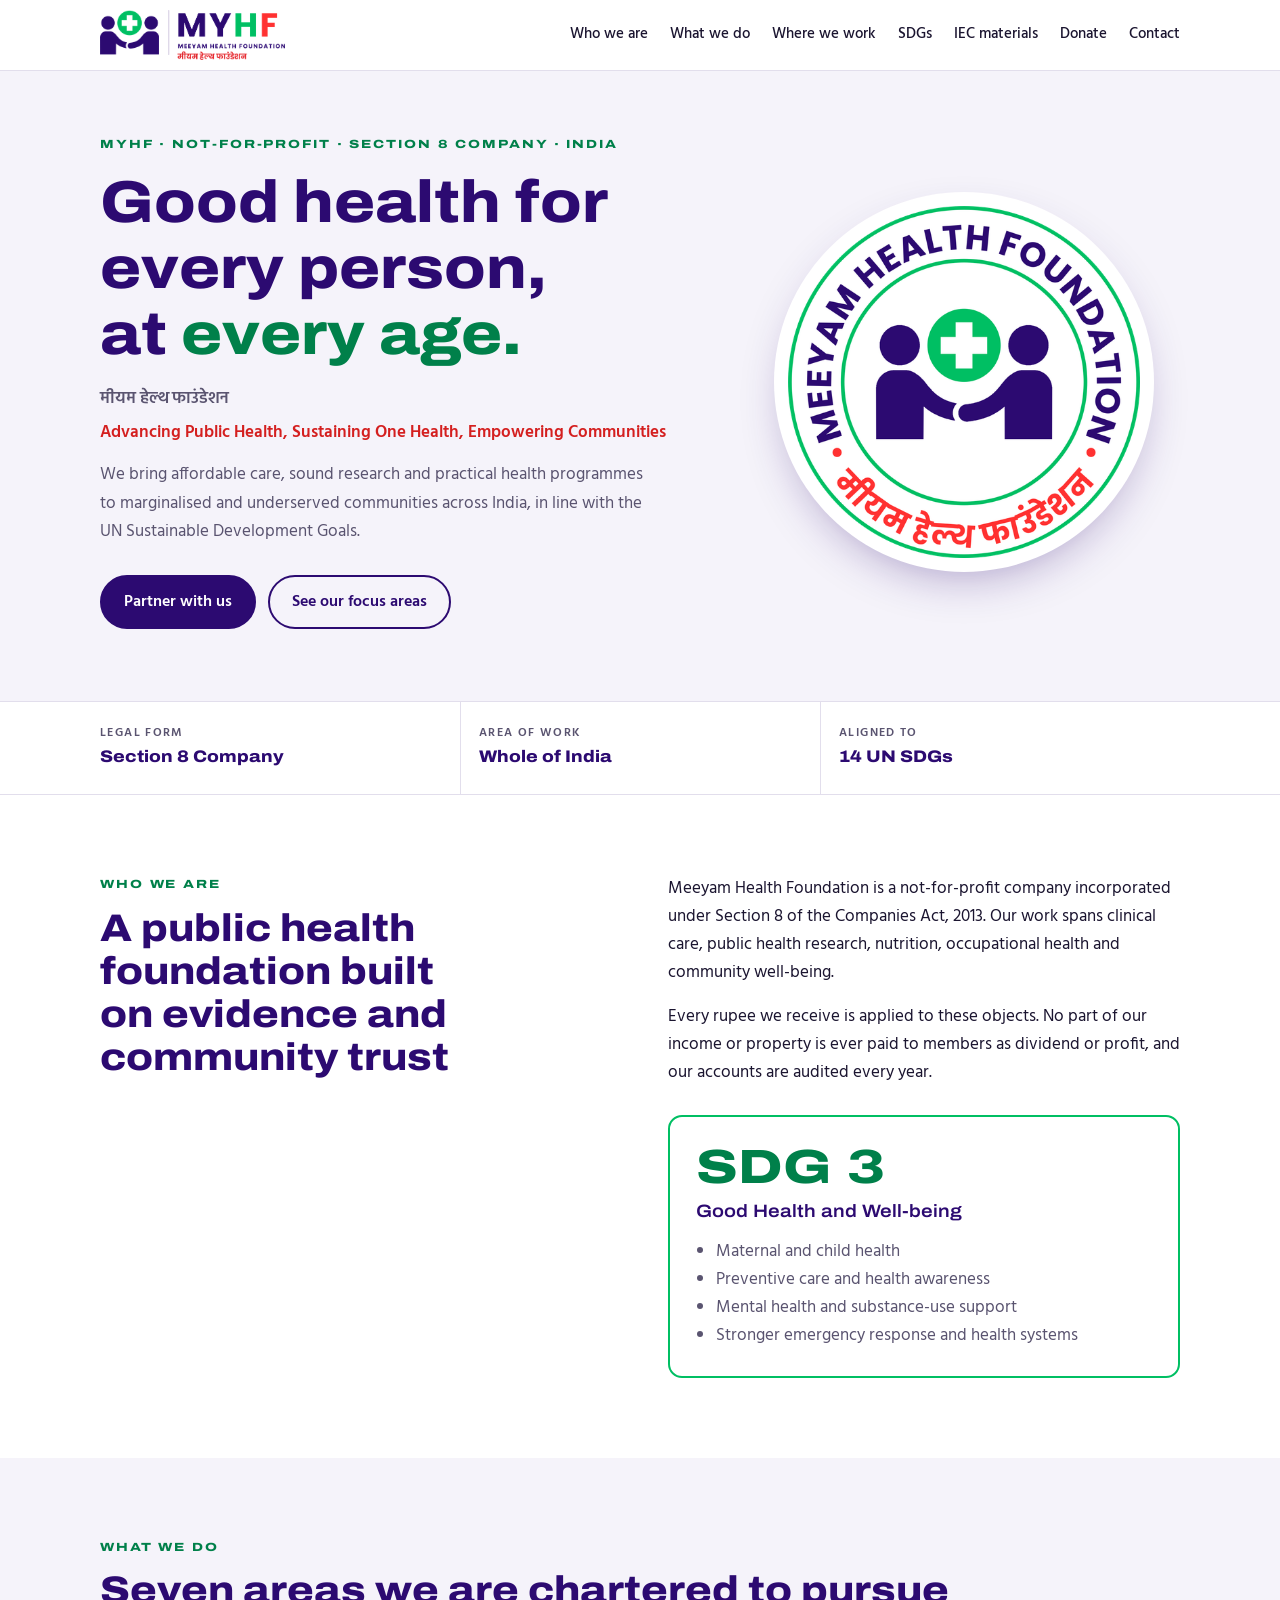
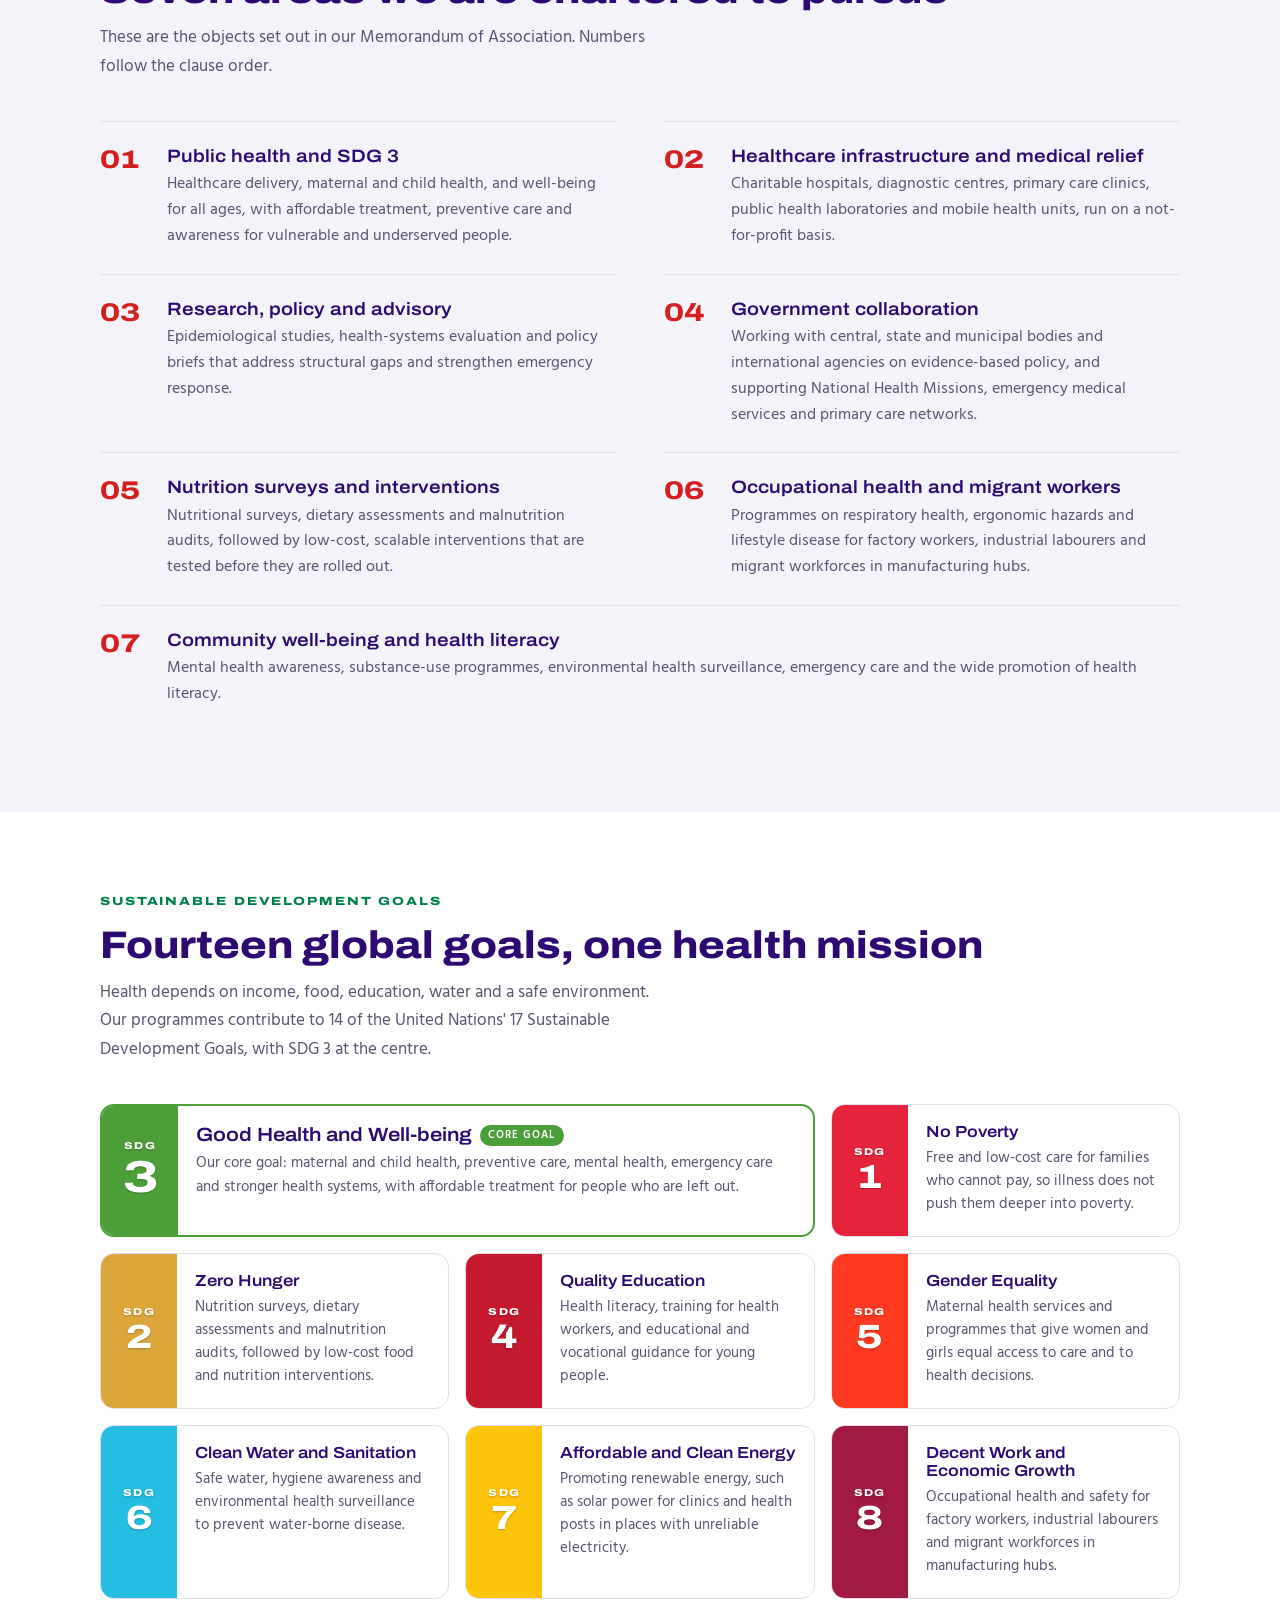
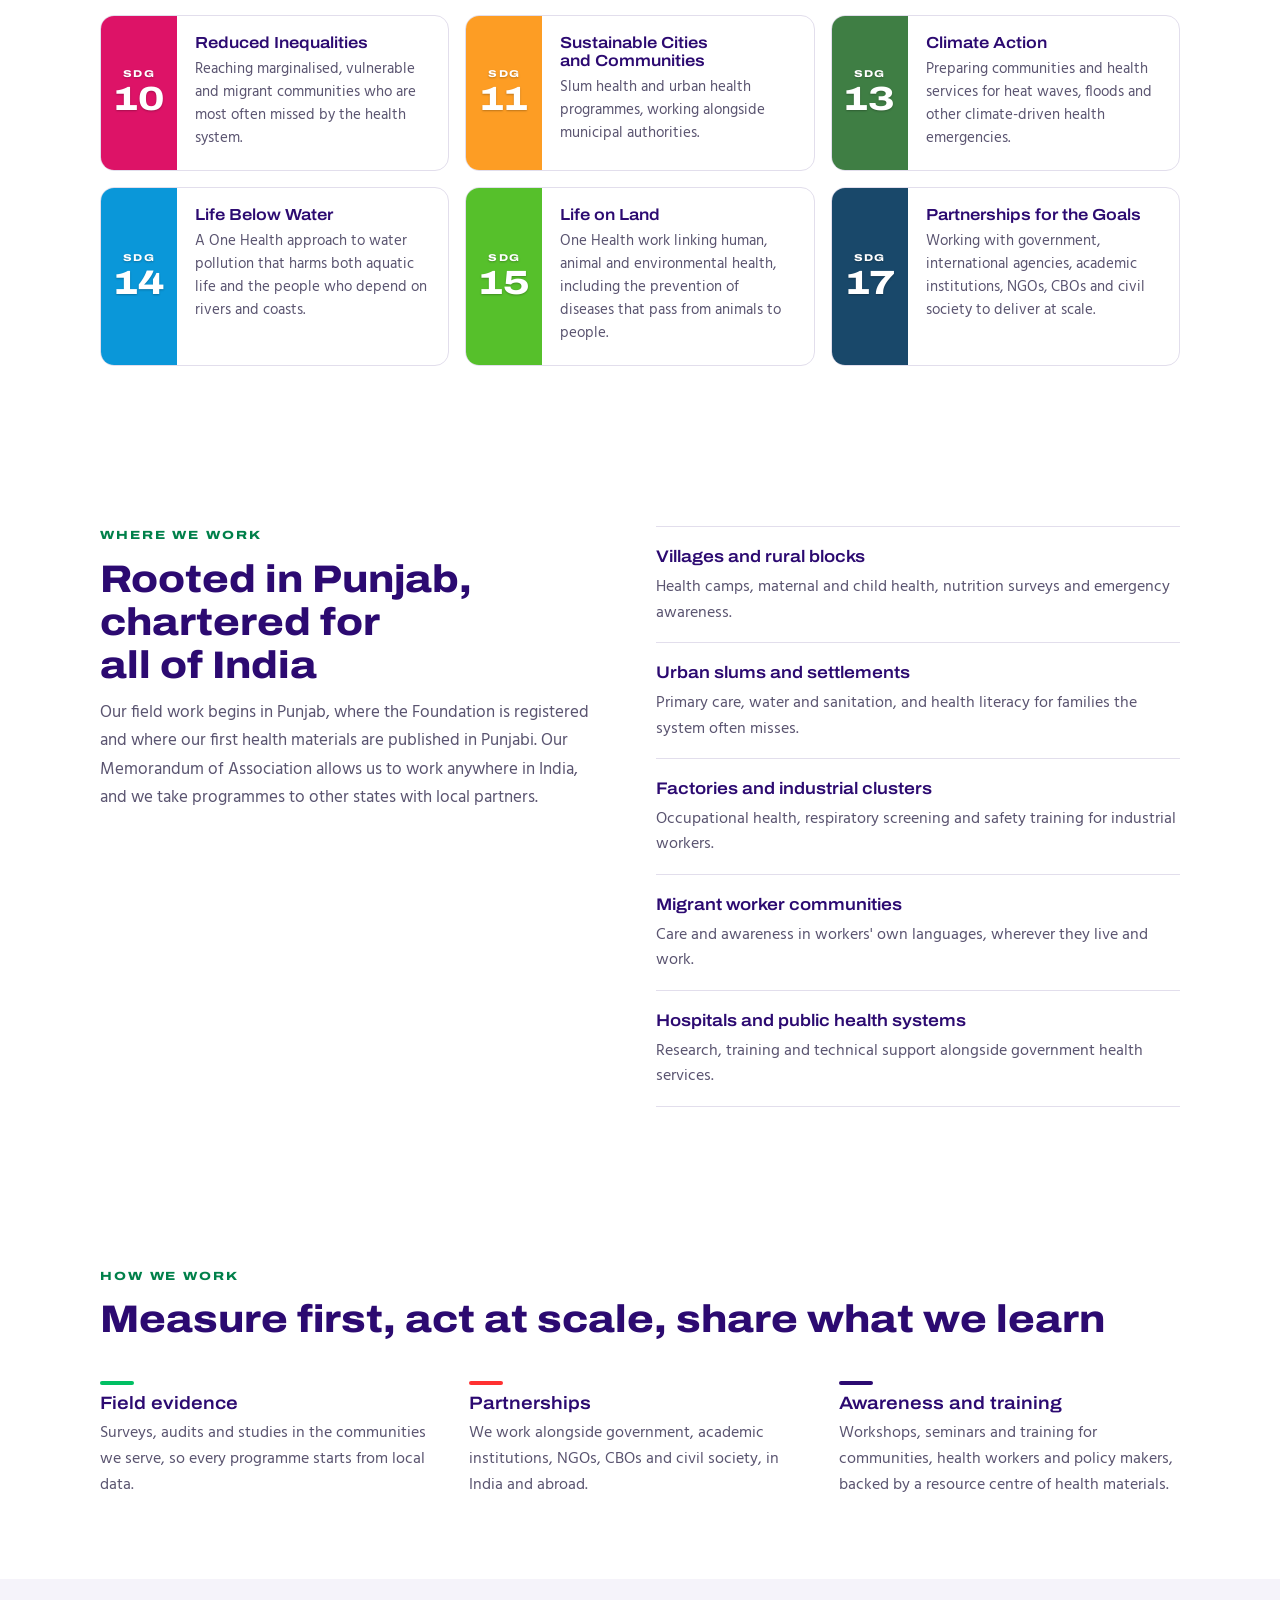
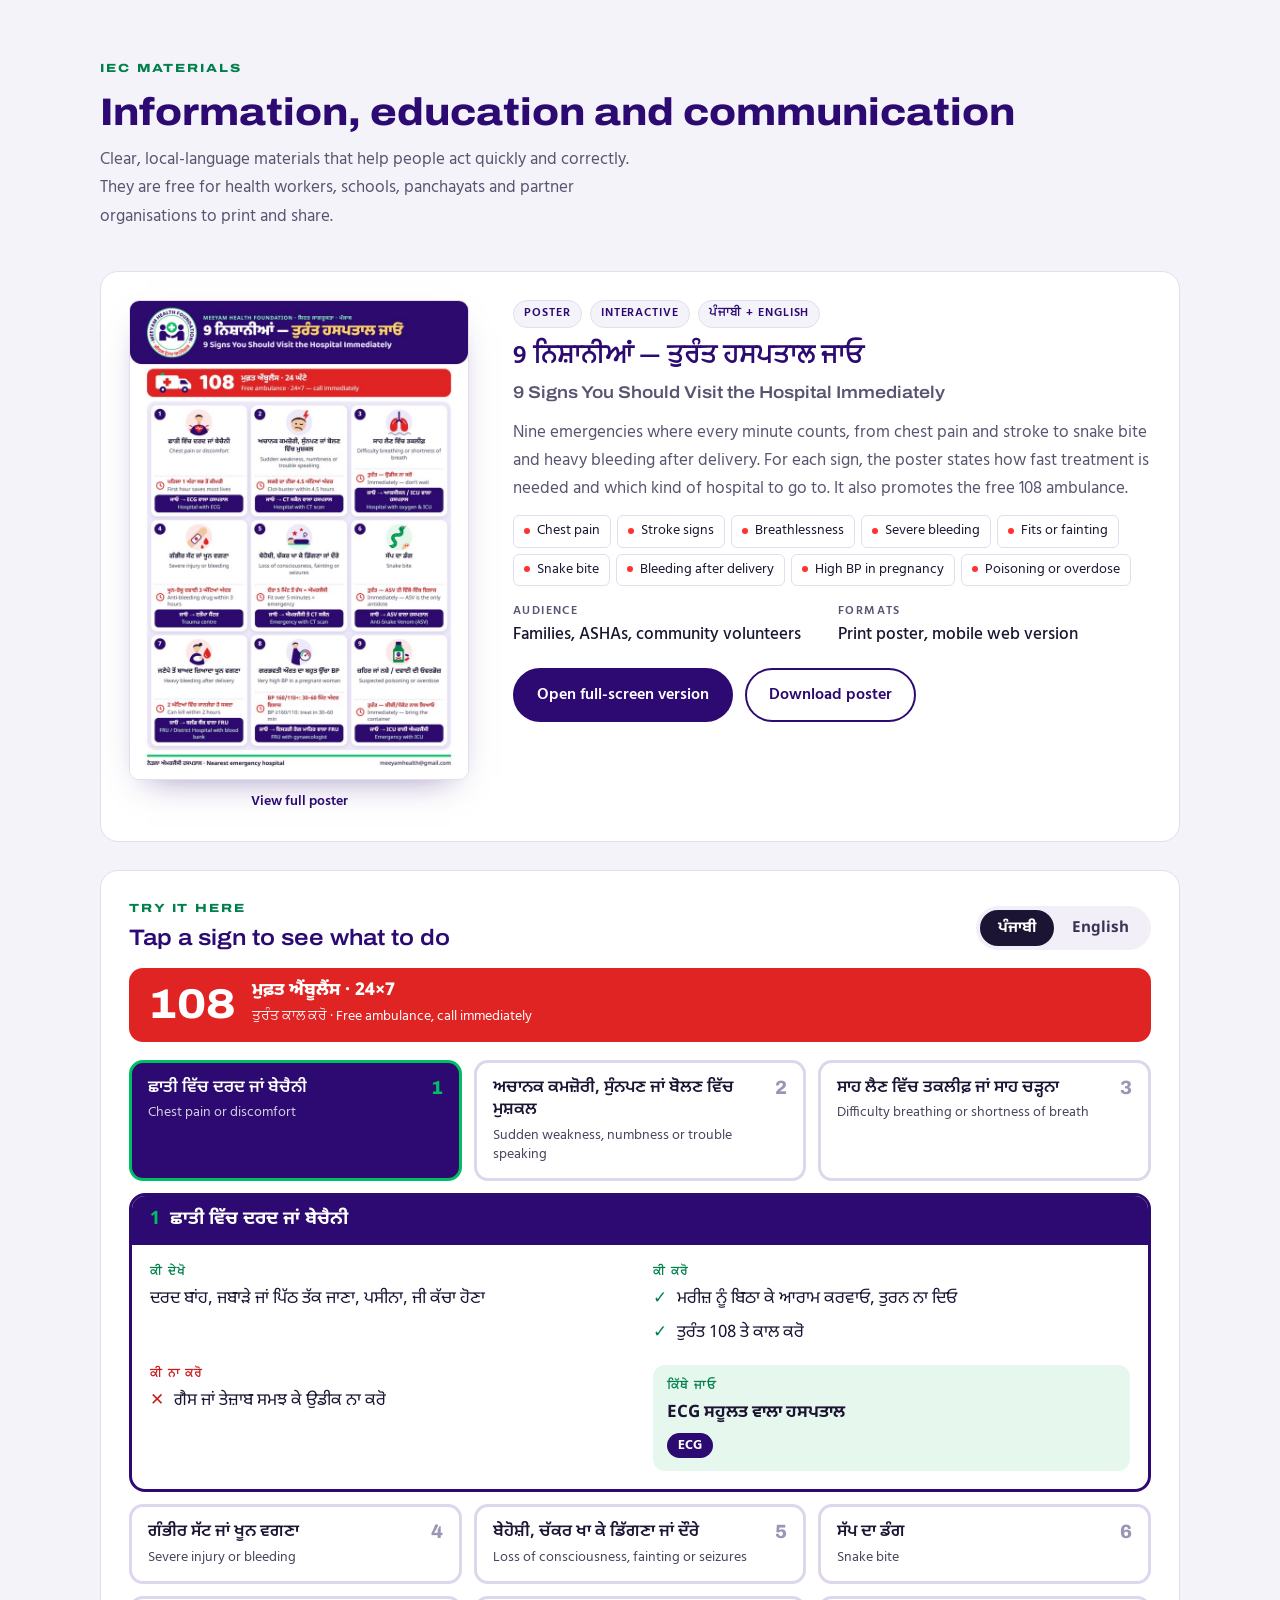
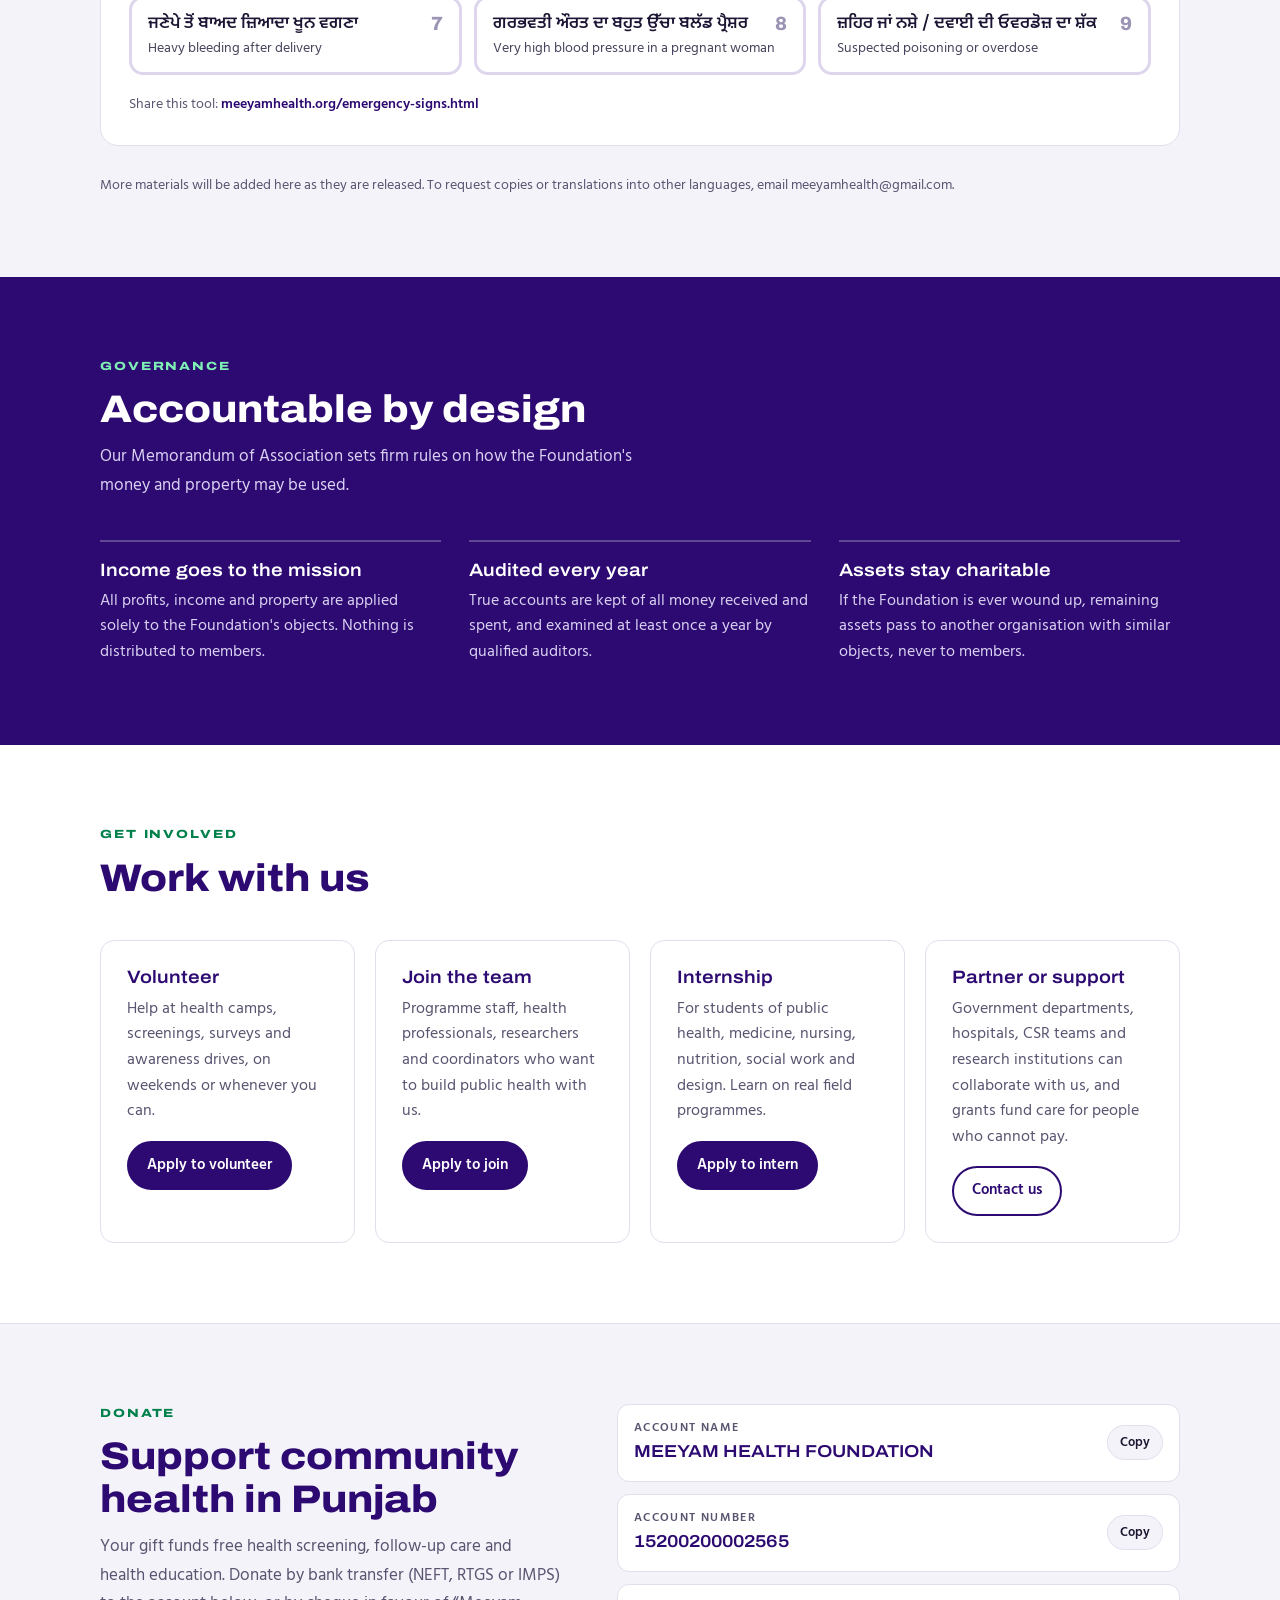
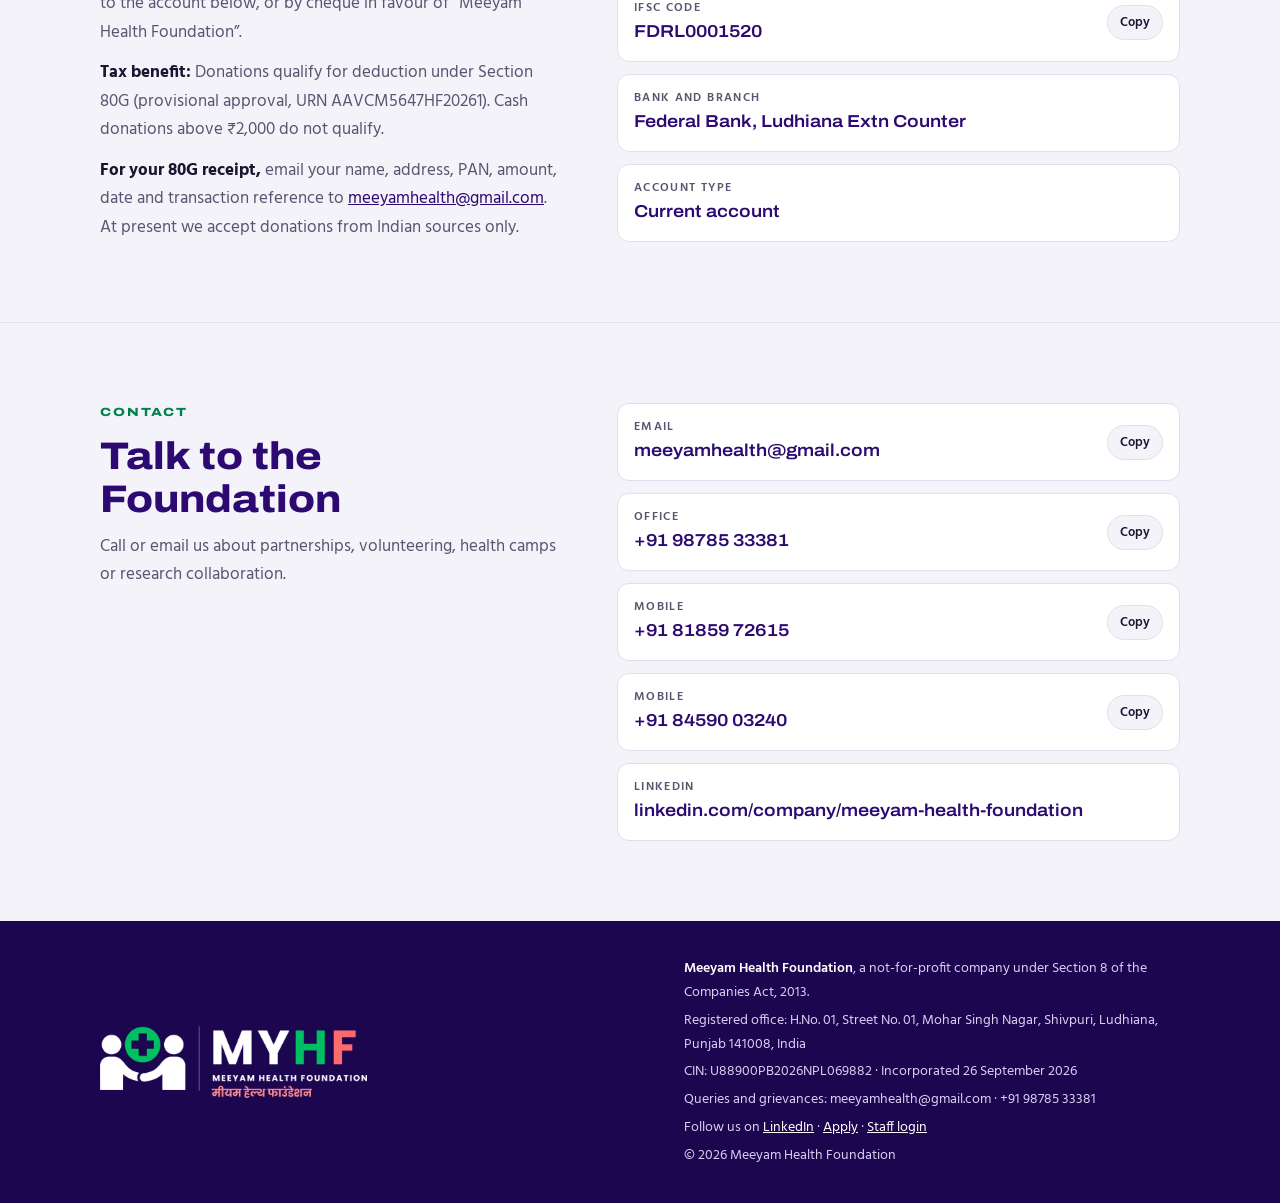
==== commit 7a75a111: "Add Donate section with bank details" ====
--- a/index.html
+++ b/index.html
@@ -275,7 +275,7 @@
       <a href="#where">Where we work</a>
       <a href="#sdgs">SDGs</a>
       <a href="#iec">IEC materials</a>
-      <a href="#contact">Contact</a>
+      <a href="#donate">Donate</a><a href="#contact">Contact</a>
     </nav>
   </div>
 </header>
@@ -486,6 +486,25 @@
         <div class="card"><h3>Join the team</h3><p>Programme staff, health professionals, researchers and coordinators who want to build public health with us.</p><a class="btn solid" href="apply.html#member">Apply to join</a></div>
         <div class="card"><h3>Internship</h3><p>For students of public health, medicine, nursing, nutrition, social work and design. Learn on real field programmes.</p><a class="btn solid" href="apply.html#intern">Apply to intern</a></div>
         <div class="card"><h3>Partner or support</h3><p>Government departments, hospitals, CSR teams and research institutions can collaborate with us, and grants fund care for people who cannot pay.</p><a class="btn ghost" href="#contact">Contact us</a></div>
+      </div>
+    </div>
+  </section>
+
+  <section class="contact" id="donate">
+    <div class="wrap">
+      <div class="head" style="margin:0;align-content:start">
+        <div class="eyebrow">Donate</div>
+        <h2>Support community health in Punjab</h2>
+        <p class="lede">Your gift funds free health screening, follow-up care and health education. Donate by bank transfer (NEFT, RTGS or IMPS) to the account below, or by cheque in favour of &ldquo;Meeyam Health Foundation&rdquo;.</p>
+        <p class="lede"><strong style="color:var(--ink)">Tax benefit:</strong> Donations qualify for deduction under Section 80G (provisional approval, URN AAVCM5647HF20261). Cash donations above &#8377;2,000 do not qualify.</p>
+        <p class="lede"><strong style="color:var(--ink)">For your 80G receipt,</strong> email your name, address, PAN, amount, date and transaction reference to <a href="mailto:meeyamhealth@gmail.com">meeyamhealth@gmail.com</a>. At present we accept donations from Indian sources only.</p>
+      </div>
+      <div class="lines">
+        <div class="line"><div><small>Account name</small><span class="val">MEEYAM HEALTH FOUNDATION</span></div><button class="copy" type="button" data-copy="MEEYAM HEALTH FOUNDATION">Copy</button></div>
+        <div class="line"><div><small>Account number</small><span class="val">15200200002565</span></div><button class="copy" type="button" data-copy="15200200002565">Copy</button></div>
+        <div class="line"><div><small>IFSC code</small><span class="val">FDRL0001520</span></div><button class="copy" type="button" data-copy="FDRL0001520">Copy</button></div>
+        <div class="line"><div><small>Bank and branch</small><span class="val">Federal Bank, Ludhiana Extn Counter</span></div></div>
+        <div class="line"><div><small>Account type</small><span class="val">Current account</span></div></div>
       </div>
     </div>
   </section>
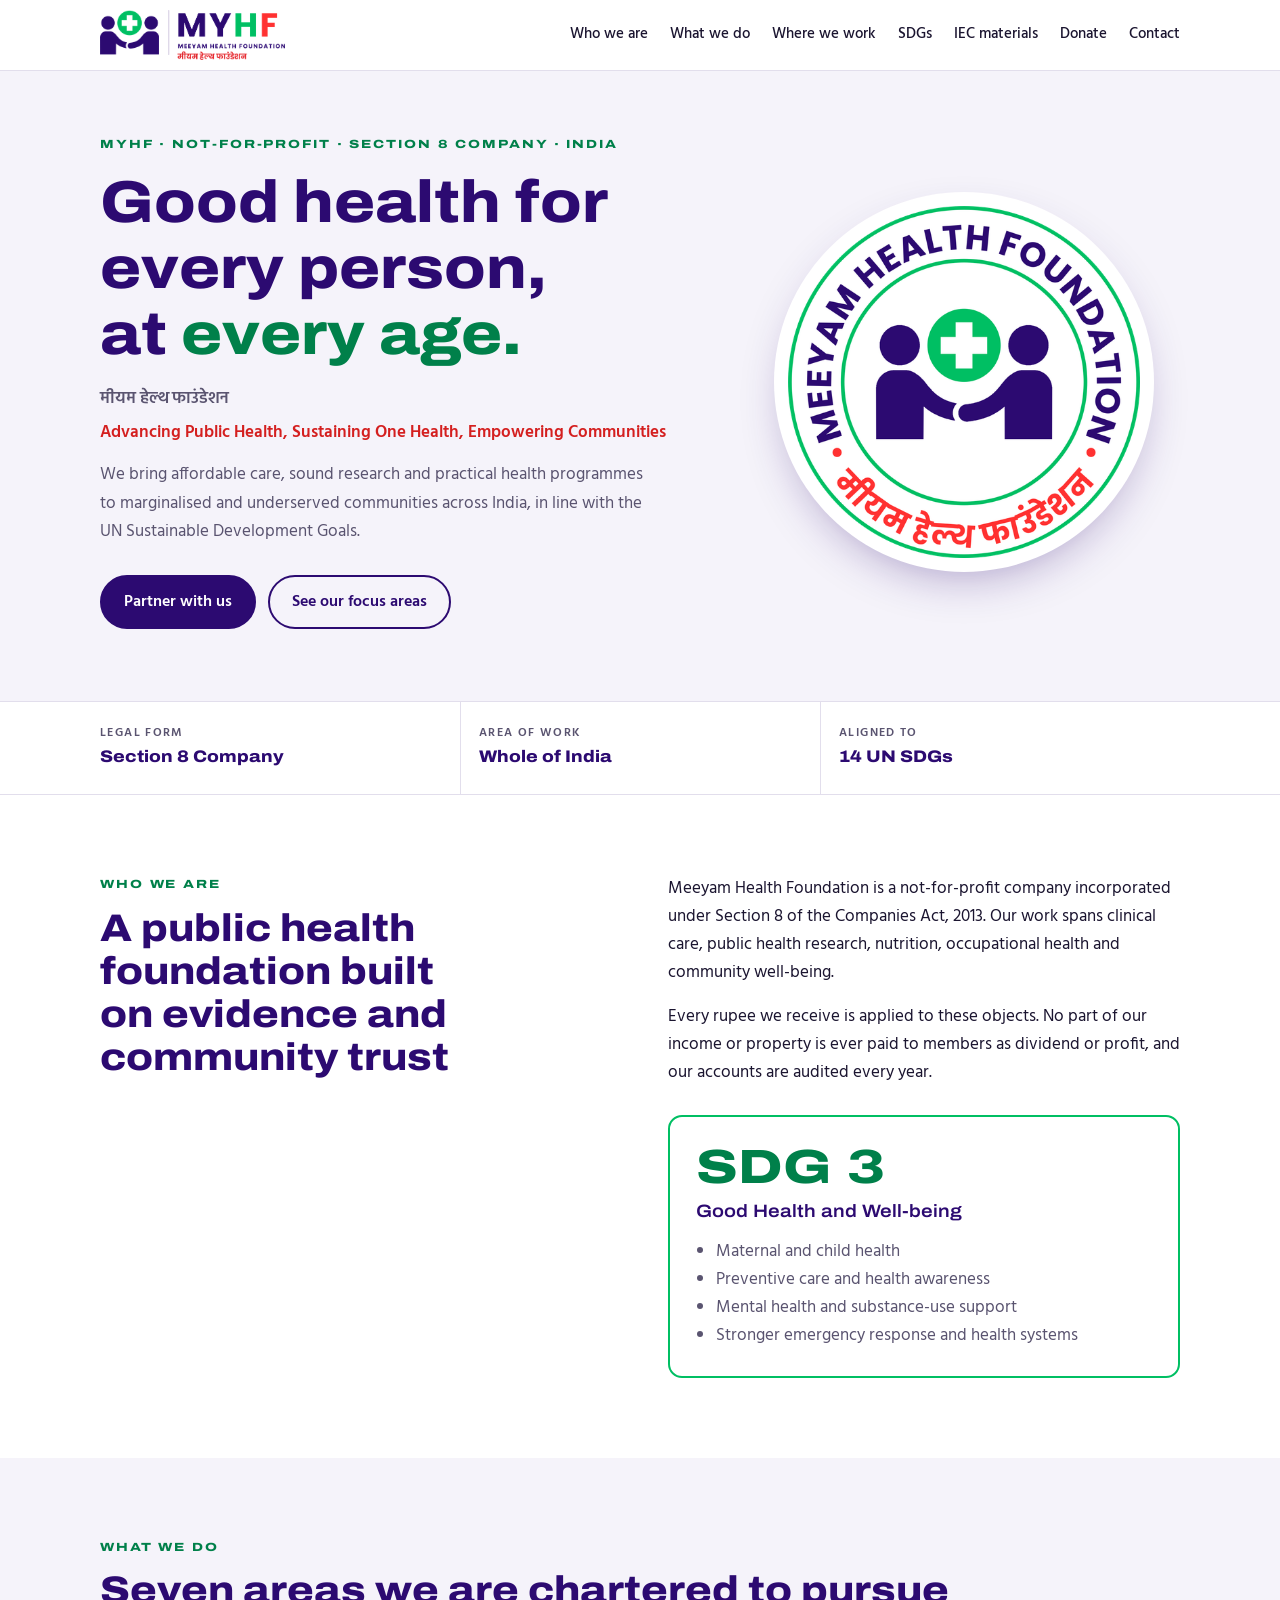
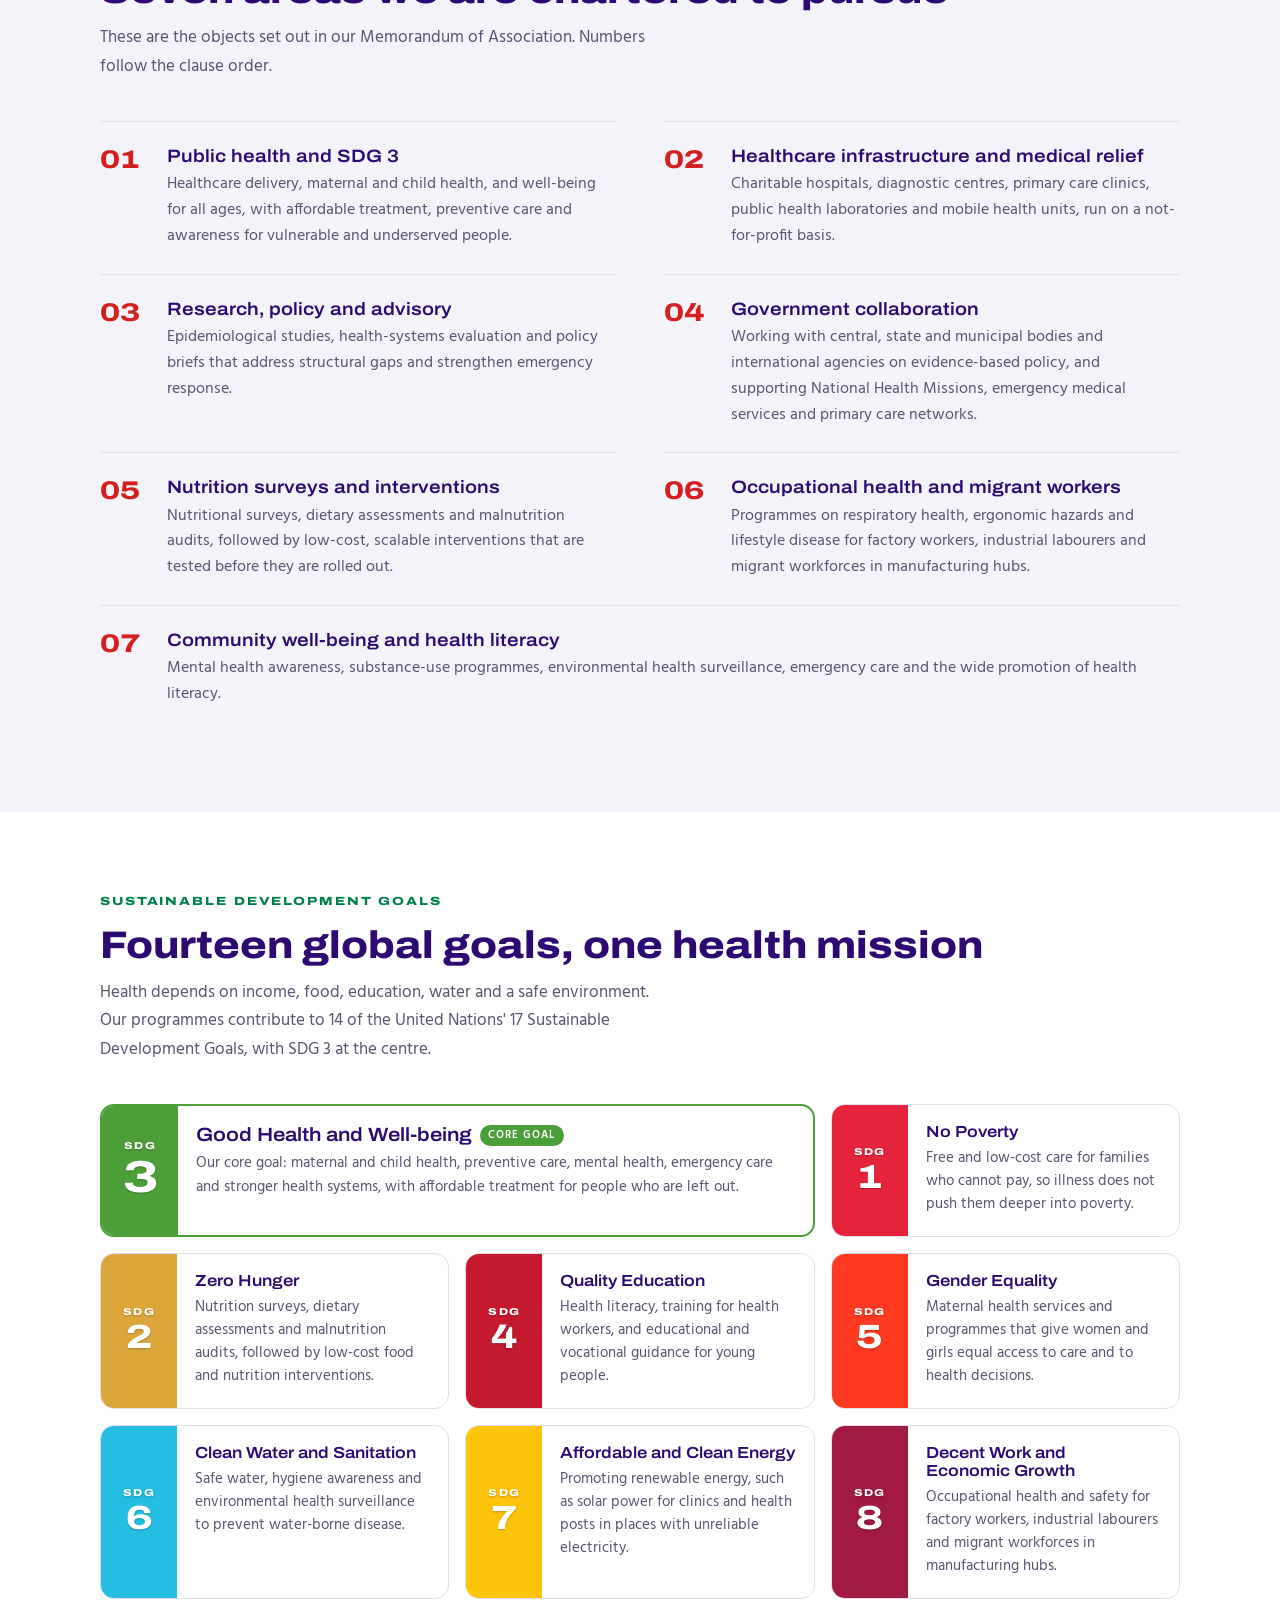
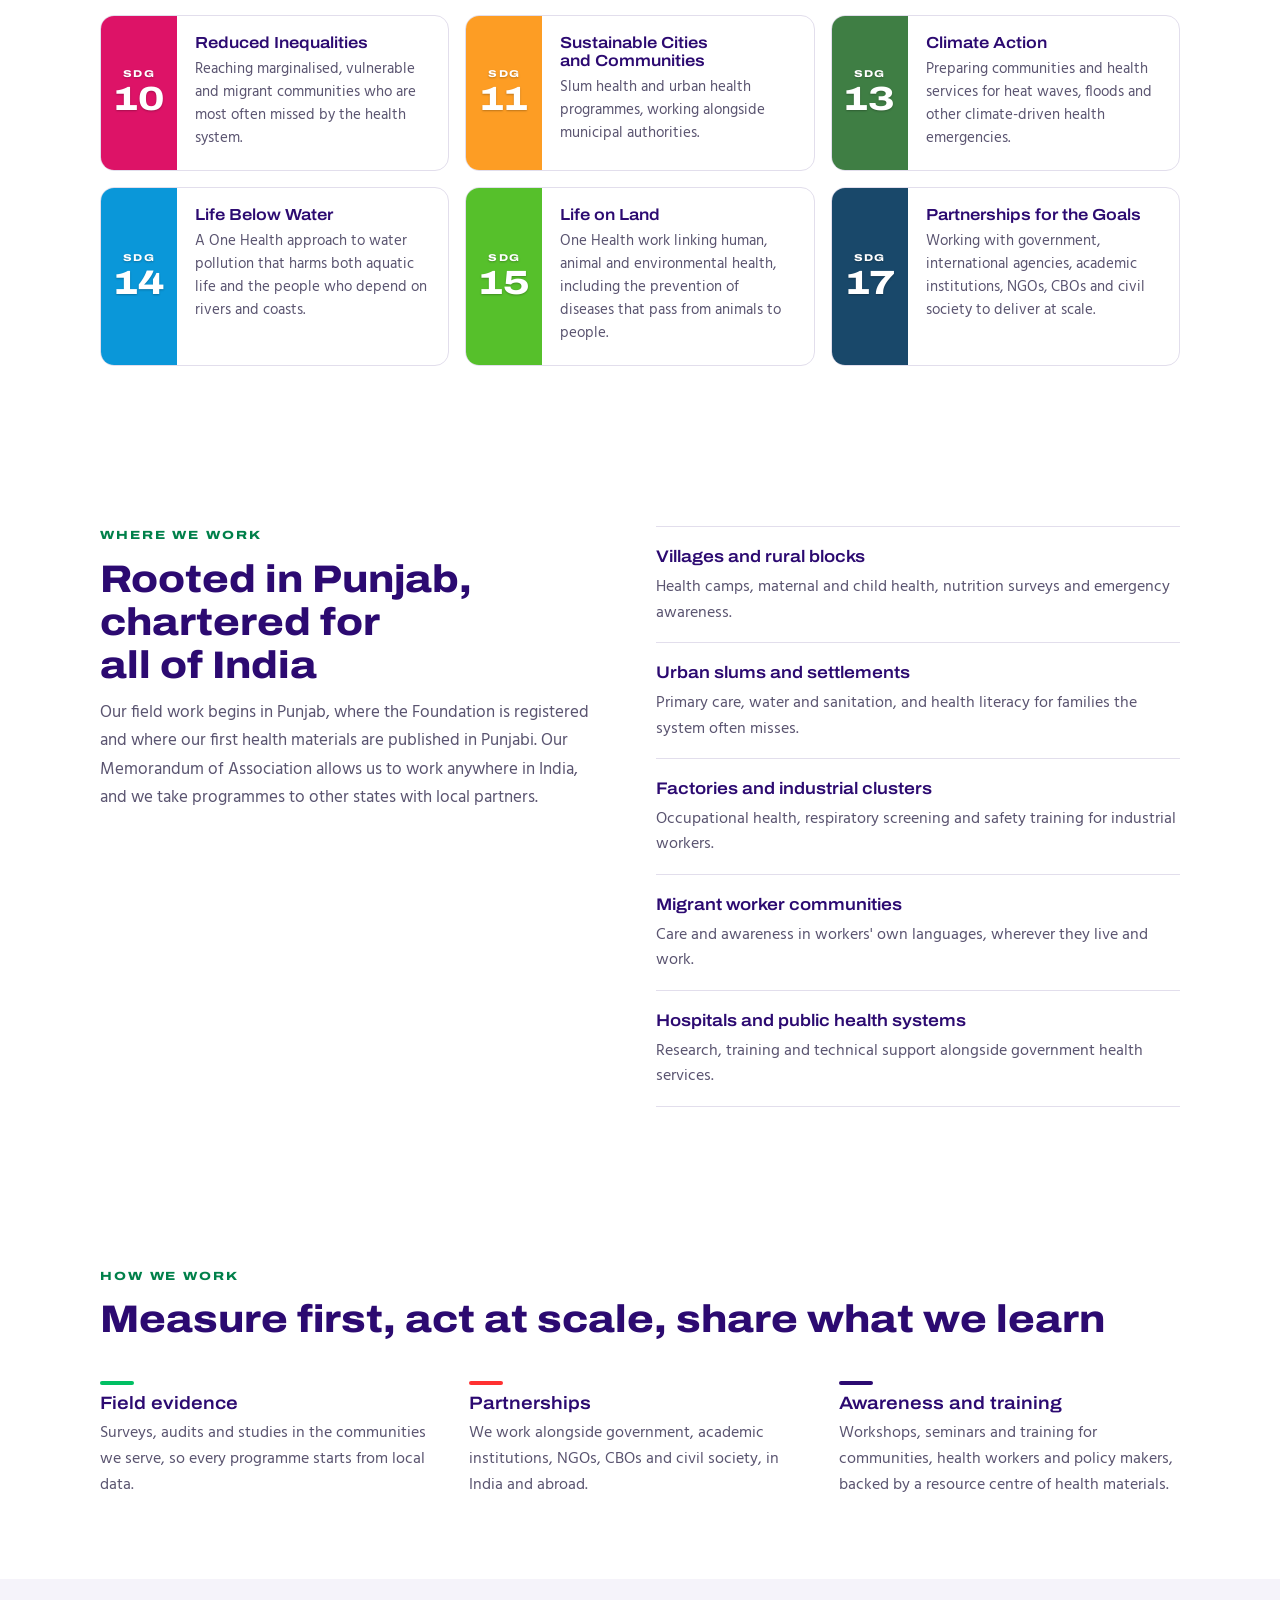
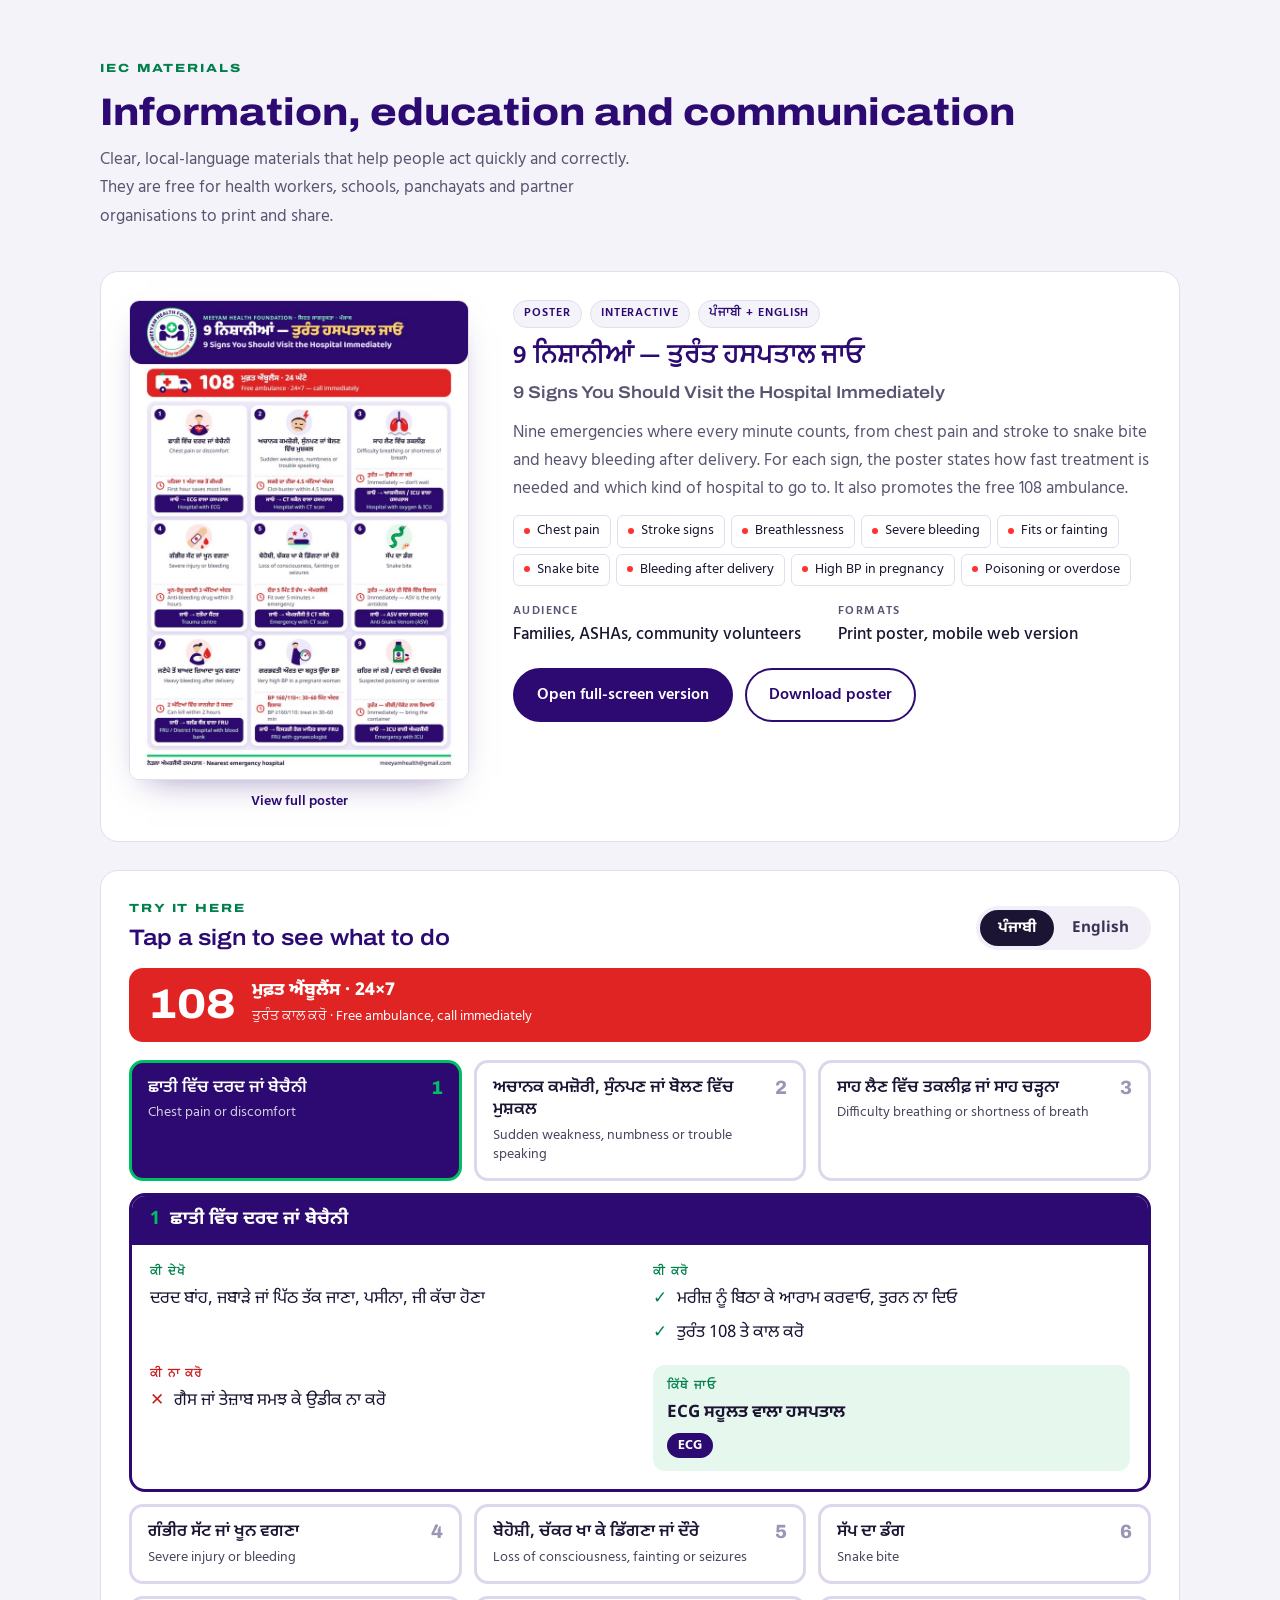
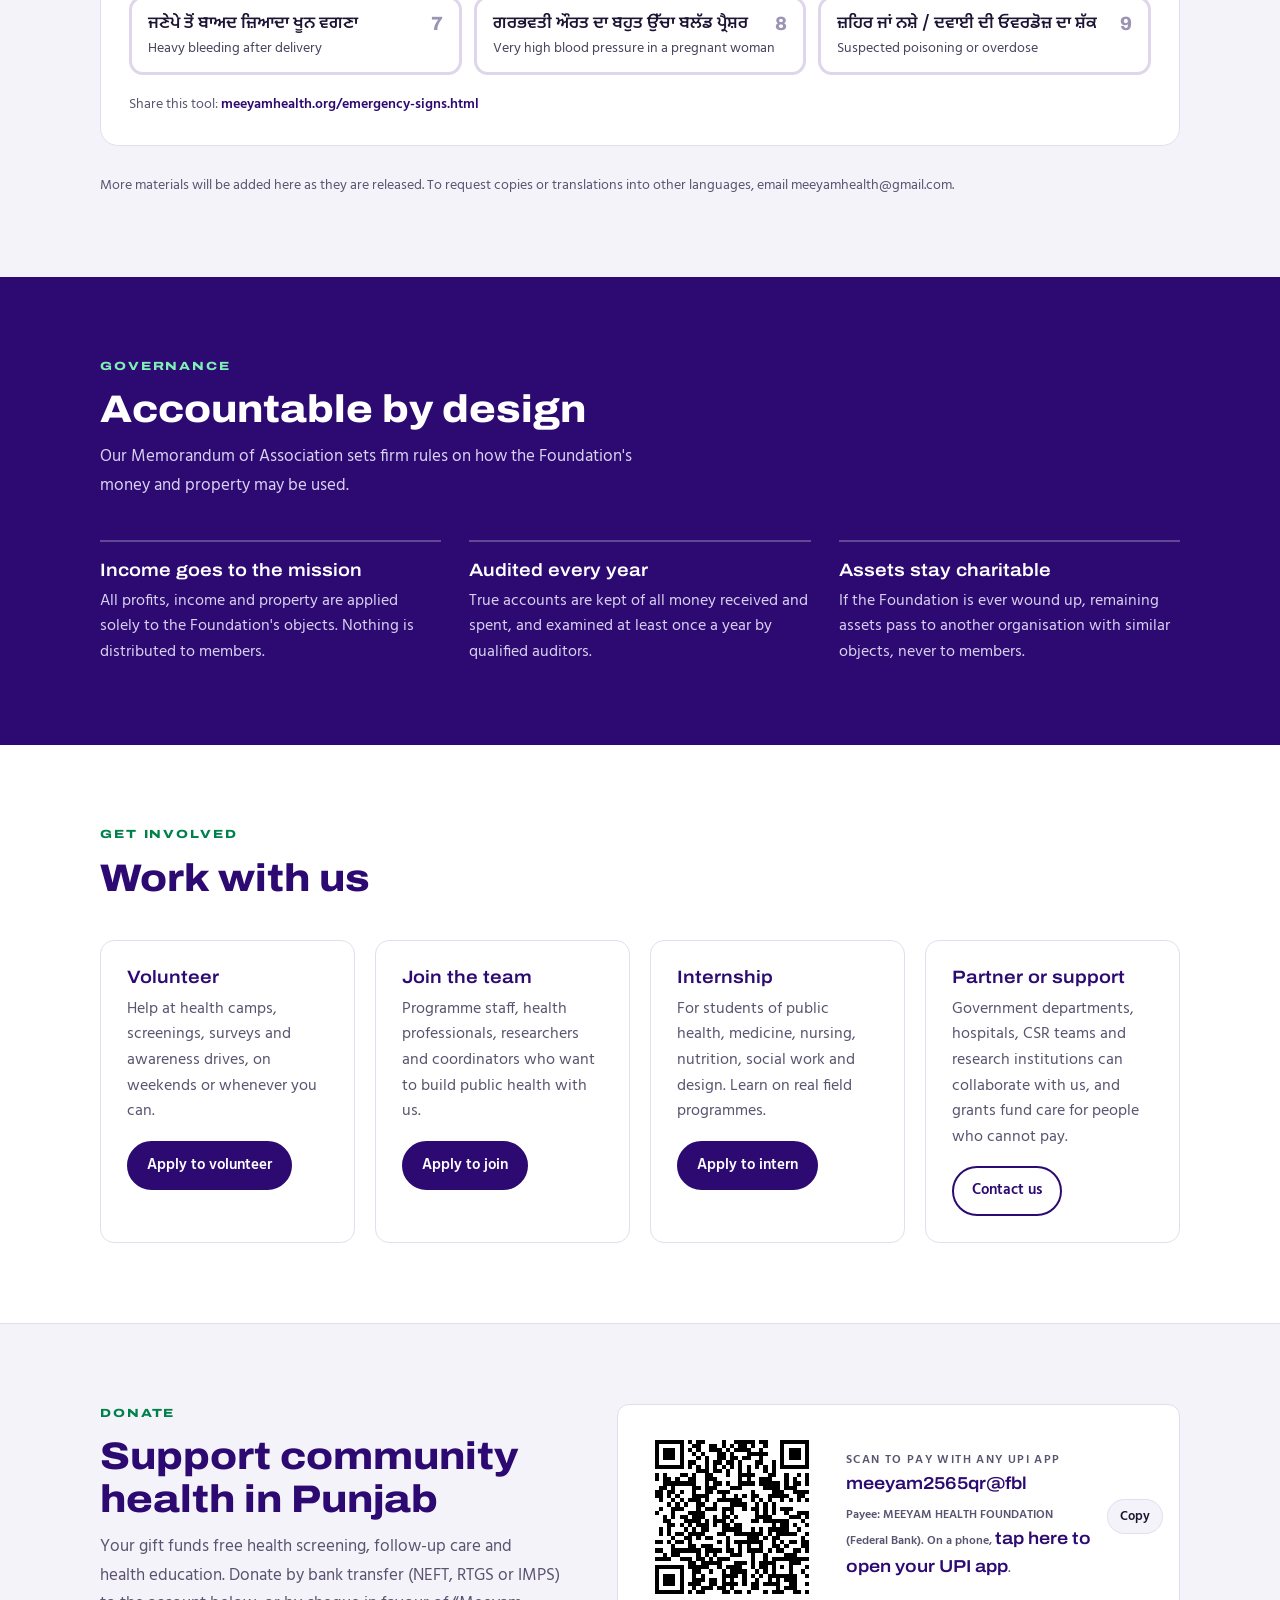
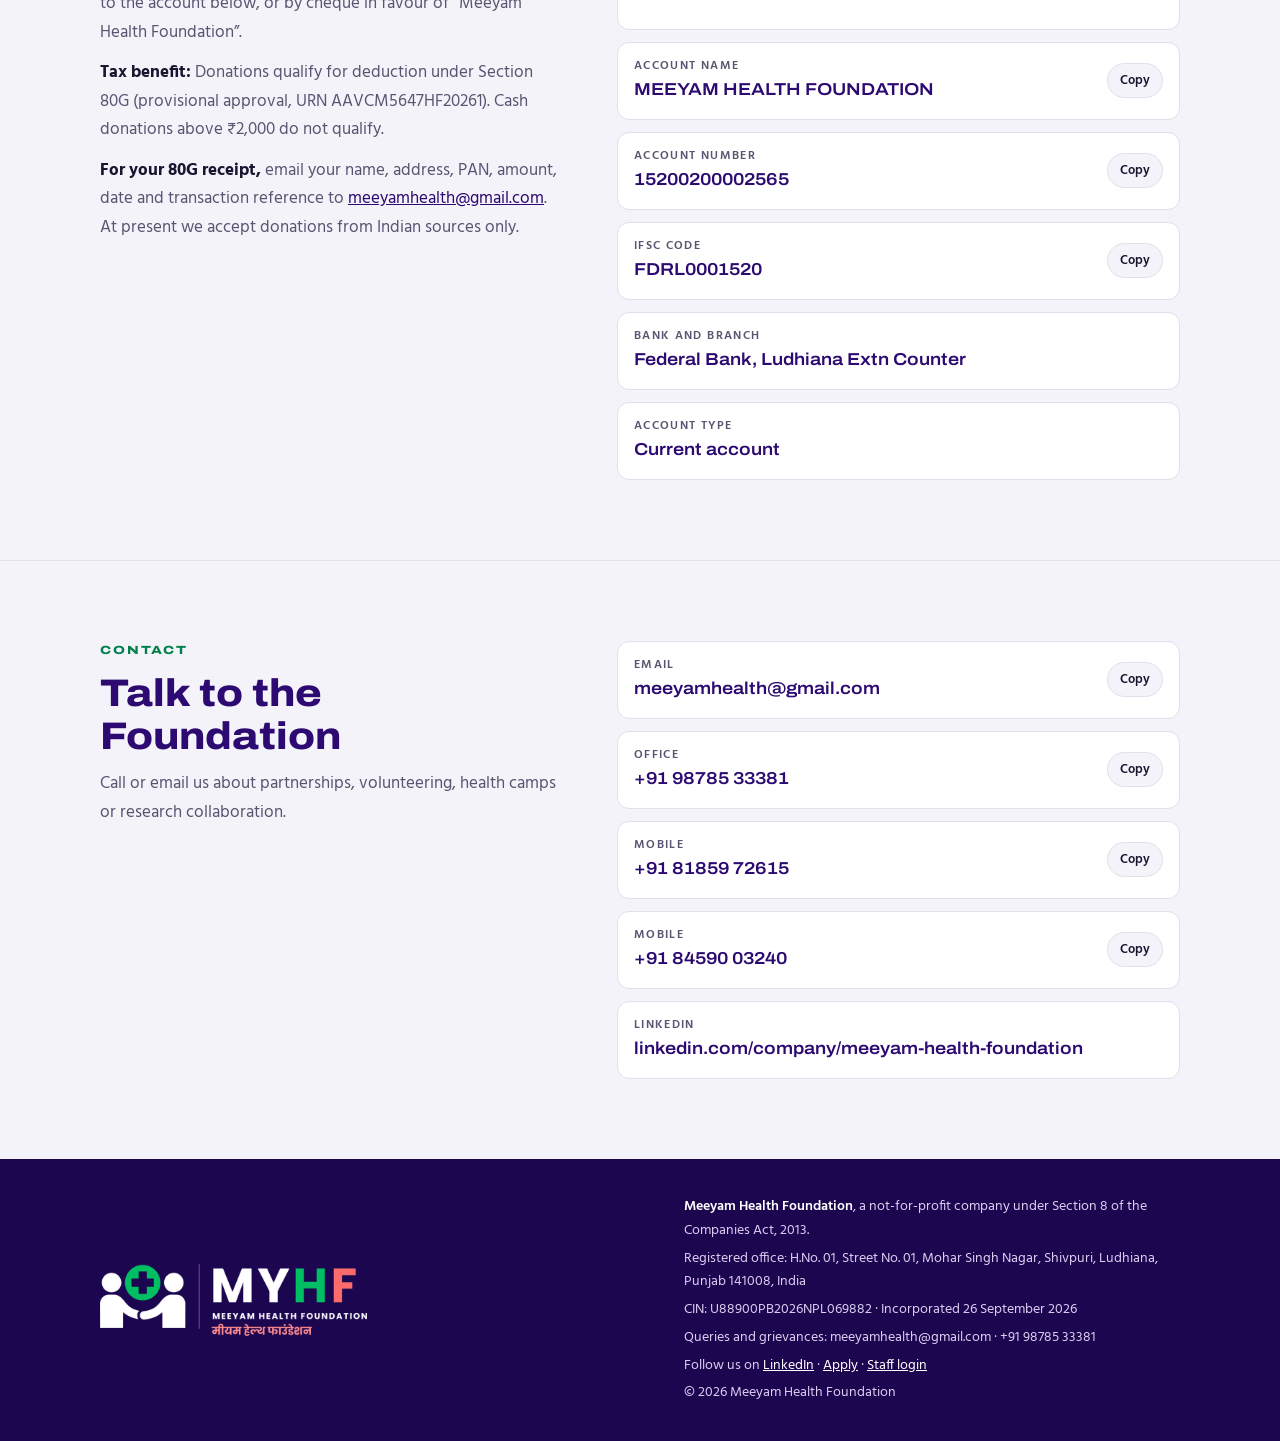
==== commit 1bcae8ec: "Add UPI QR code to Donate section" ====
--- a/index.html
+++ b/index.html
@@ -500,6 +500,7 @@
         <p class="lede"><strong style="color:var(--ink)">For your 80G receipt,</strong> email your name, address, PAN, amount, date and transaction reference to <a href="mailto:meeyamhealth@gmail.com">meeyamhealth@gmail.com</a>. At present we accept donations from Indian sources only.</p>
       </div>
       <div class="lines">
+        <div class="line" style="display:flex;flex-wrap:wrap;gap:16px;align-items:center"><div style="background:#fff;padding:8px;border-radius:10px;line-height:0"><svg xmlns="http://www.w3.org/2000/svg" viewBox="0 0 43 43" width="180" height="180" style="display:block;border-radius:6px" role="img" aria-label="UPI QR code for Meeyam Health Foundation, meeyam2565qr@fbl" shape-rendering="crispEdges"><rect width="43" height="43" fill="#fff"/><path d="M3 3h7v1h-7zM11 3h1v1h-1zM13 3h2v1h-2zM19 3h1v1h-1zM22 3h5v1h-5zM28 3h2v1h-2zM33 3h7v1h-7zM3 4h1v1h-1zM9 4h1v1h-1zM12 4h2v1h-2zM16 4h2v1h-2zM19 4h1v1h-1zM21 4h1v1h-1zM23 4h2v1h-2zM26 4h1v1h-1zM29 4h1v1h-1zM33 4h1v1h-1zM39 4h1v1h-1zM3 5h1v1h-1zM5 5h3v1h-3zM9 5h1v1h-1zM11 5h1v1h-1zM13 5h1v1h-1zM16 5h3v1h-3zM20 5h1v1h-1zM22 5h4v1h-4zM28 5h1v1h-1zM33 5h1v1h-1zM35 5h3v1h-3zM39 5h1v1h-1zM3 6h1v1h-1zM5 6h3v1h-3zM9 6h1v1h-1zM12 6h1v1h-1zM14 6h1v1h-1zM18 6h2v1h-2zM21 6h1v1h-1zM25 6h5v1h-5zM33 6h1v1h-1zM35 6h3v1h-3zM39 6h1v1h-1zM3 7h1v1h-1zM5 7h3v1h-3zM9 7h1v1h-1zM13 7h1v1h-1zM15 7h1v1h-1zM18 7h2v1h-2zM21 7h2v1h-2zM24 7h2v1h-2zM28 7h1v1h-1zM33 7h1v1h-1zM35 7h3v1h-3zM39 7h1v1h-1zM3 8h1v1h-1zM9 8h1v1h-1zM11 8h2v1h-2zM15 8h1v1h-1zM17 8h2v1h-2zM20 8h2v1h-2zM23 8h1v1h-1zM27 8h2v1h-2zM31 8h1v1h-1zM33 8h1v1h-1zM39 8h1v1h-1zM3 9h7v1h-7zM11 9h1v1h-1zM13 9h1v1h-1zM15 9h1v1h-1zM17 9h1v1h-1zM19 9h1v1h-1zM21 9h1v1h-1zM23 9h1v1h-1zM25 9h1v1h-1zM27 9h1v1h-1zM29 9h1v1h-1zM31 9h1v1h-1zM33 9h7v1h-7zM13 10h3v1h-3zM17 10h2v1h-2zM20 10h1v1h-1zM23 10h1v1h-1zM25 10h1v1h-1zM29 10h1v1h-1zM31 10h1v1h-1zM3 11h1v1h-1zM5 11h1v1h-1zM9 11h2v1h-2zM12 11h1v1h-1zM15 11h2v1h-2zM20 11h1v1h-1zM23 11h4v1h-4zM30 11h2v1h-2zM34 11h1v1h-1zM37 11h1v1h-1zM39 11h1v1h-1zM3 12h1v1h-1zM5 12h2v1h-2zM8 12h1v1h-1zM11 12h2v1h-2zM15 12h3v1h-3zM23 12h1v1h-1zM25 12h1v1h-1zM28 12h3v1h-3zM34 12h1v1h-1zM36 12h1v1h-1zM39 12h1v1h-1zM5 13h8v1h-8zM15 13h1v1h-1zM17 13h2v1h-2zM20 13h1v1h-1zM23 13h4v1h-4zM28 13h5v1h-5zM34 13h1v1h-1zM36 13h2v1h-2zM39 13h1v1h-1zM4 14h2v1h-2zM7 14h1v1h-1zM12 14h2v1h-2zM15 14h3v1h-3zM21 14h3v1h-3zM29 14h4v1h-4zM34 14h3v1h-3zM3 15h2v1h-2zM6 15h2v1h-2zM9 15h1v1h-1zM12 15h1v1h-1zM15 15h2v1h-2zM18 15h3v1h-3zM26 15h1v1h-1zM31 15h3v1h-3zM36 15h4v1h-4zM3 16h2v1h-2zM6 16h1v1h-1zM8 16h1v1h-1zM12 16h4v1h-4zM19 16h1v1h-1zM22 16h1v1h-1zM24 16h1v1h-1zM26 16h2v1h-2zM30 16h5v1h-5zM37 16h2v1h-2zM4 17h1v1h-1zM7 17h1v1h-1zM9 17h1v1h-1zM11 17h3v1h-3zM15 17h1v1h-1zM18 17h6v1h-6zM26 17h1v1h-1zM28 17h1v1h-1zM30 17h1v1h-1zM33 17h1v1h-1zM35 17h1v1h-1zM37 17h1v1h-1zM39 17h1v1h-1zM6 18h1v1h-1zM8 18h1v1h-1zM10 18h1v1h-1zM13 18h2v1h-2zM17 18h1v1h-1zM21 18h4v1h-4zM27 18h1v1h-1zM29 18h1v1h-1zM31 18h1v1h-1zM4 19h1v1h-1zM7 19h3v1h-3zM13 19h1v1h-1zM15 19h3v1h-3zM19 19h3v1h-3zM24 19h1v1h-1zM26 19h2v1h-2zM29 19h1v1h-1zM31 19h1v1h-1zM33 19h3v1h-3zM3 20h1v1h-1zM7 20h1v1h-1zM11 20h4v1h-4zM19 20h1v1h-1zM21 20h1v1h-1zM27 20h1v1h-1zM29 20h1v1h-1zM31 20h1v1h-1zM34 20h1v1h-1zM37 20h3v1h-3zM5 21h1v1h-1zM7 21h1v1h-1zM9 21h2v1h-2zM12 21h3v1h-3zM17 21h1v1h-1zM19 21h2v1h-2zM22 21h1v1h-1zM27 21h4v1h-4zM35 21h3v1h-3zM39 21h1v1h-1zM5 22h2v1h-2zM10 22h4v1h-4zM15 22h1v1h-1zM17 22h3v1h-3zM21 22h1v1h-1zM26 22h2v1h-2zM29 22h6v1h-6zM38 22h1v1h-1zM6 23h2v1h-2zM9 23h1v1h-1zM11 23h1v1h-1zM13 23h3v1h-3zM17 23h1v1h-1zM19 23h2v1h-2zM22 23h2v1h-2zM31 23h1v1h-1zM33 23h2v1h-2zM36 23h1v1h-1zM39 23h1v1h-1zM4 24h1v1h-1zM6 24h1v1h-1zM10 24h1v1h-1zM12 24h1v1h-1zM14 24h2v1h-2zM19 24h5v1h-5zM26 24h1v1h-1zM28 24h1v1h-1zM30 24h5v1h-5zM37 24h1v1h-1zM4 25h1v1h-1zM6 25h1v1h-1zM8 25h2v1h-2zM11 25h4v1h-4zM18 25h2v1h-2zM22 25h7v1h-7zM30 25h1v1h-1zM32 25h5v1h-5zM39 25h1v1h-1zM7 26h1v1h-1zM10 26h2v1h-2zM13 26h1v1h-1zM15 26h2v1h-2zM20 26h1v1h-1zM25 26h3v1h-3zM29 26h1v1h-1zM31 26h2v1h-2zM38 26h1v1h-1zM3 27h2v1h-2zM6 27h1v1h-1zM8 27h2v1h-2zM11 27h1v1h-1zM18 27h1v1h-1zM20 27h1v1h-1zM22 27h7v1h-7zM31 27h1v1h-1zM33 27h1v1h-1zM35 27h2v1h-2zM38 27h2v1h-2zM7 28h1v1h-1zM11 28h2v1h-2zM14 28h3v1h-3zM20 28h1v1h-1zM23 28h1v1h-1zM25 28h1v1h-1zM28 28h1v1h-1zM31 28h2v1h-2zM34 28h1v1h-1zM38 28h2v1h-2zM3 29h2v1h-2zM7 29h7v1h-7zM15 29h4v1h-4zM20 29h2v1h-2zM23 29h1v1h-1zM25 29h4v1h-4zM30 29h1v1h-1zM32 29h2v1h-2zM36 29h2v1h-2zM39 29h1v1h-1zM5 30h1v1h-1zM7 30h2v1h-2zM13 30h1v1h-1zM15 30h1v1h-1zM17 30h1v1h-1zM21 30h3v1h-3zM26 30h1v1h-1zM29 30h1v1h-1zM34 30h3v1h-3zM3 31h4v1h-4zM9 31h3v1h-3zM13 31h2v1h-2zM16 31h1v1h-1zM18 31h3v1h-3zM26 31h1v1h-1zM29 31h1v1h-1zM31 31h9v1h-9zM11 32h2v1h-2zM14 32h5v1h-5zM22 32h3v1h-3zM26 32h1v1h-1zM28 32h4v1h-4zM35 32h3v1h-3zM3 33h7v1h-7zM11 33h5v1h-5zM18 33h1v1h-1zM20 33h4v1h-4zM26 33h1v1h-1zM28 33h2v1h-2zM31 33h1v1h-1zM33 33h1v1h-1zM35 33h1v1h-1zM39 33h1v1h-1zM3 34h1v1h-1zM9 34h1v1h-1zM12 34h2v1h-2zM16 34h1v1h-1zM19 34h1v1h-1zM21 34h4v1h-4zM27 34h1v1h-1zM29 34h1v1h-1zM31 34h1v1h-1zM35 34h1v1h-1zM38 34h1v1h-1zM3 35h1v1h-1zM5 35h3v1h-3zM9 35h1v1h-1zM12 35h1v1h-1zM14 35h1v1h-1zM19 35h4v1h-4zM24 35h1v1h-1zM26 35h1v1h-1zM28 35h1v1h-1zM30 35h7v1h-7zM39 35h1v1h-1zM3 36h1v1h-1zM5 36h3v1h-3zM9 36h1v1h-1zM12 36h3v1h-3zM16 36h2v1h-2zM19 36h1v1h-1zM21 36h1v1h-1zM24 36h1v1h-1zM27 36h1v1h-1zM30 36h1v1h-1zM32 36h1v1h-1zM34 36h3v1h-3zM3 37h1v1h-1zM5 37h3v1h-3zM9 37h1v1h-1zM11 37h3v1h-3zM16 37h2v1h-2zM19 37h4v1h-4zM24 37h1v1h-1zM26 37h2v1h-2zM29 37h4v1h-4zM35 37h2v1h-2zM39 37h1v1h-1zM3 38h1v1h-1zM9 38h1v1h-1zM12 38h1v1h-1zM14 38h3v1h-3zM18 38h2v1h-2zM21 38h1v1h-1zM26 38h2v1h-2zM32 38h1v1h-1zM34 38h3v1h-3zM3 39h7v1h-7zM11 39h1v1h-1zM13 39h2v1h-2zM19 39h2v1h-2zM22 39h2v1h-2zM25 39h1v1h-1zM29 39h1v1h-1zM31 39h3v1h-3zM36 39h2v1h-2zM39 39h1v1h-1z" fill="#000"/></svg></div><div style="flex:1;min-width:180px"><small>Scan to pay with any UPI app</small><span class="val">meeyam2565qr@fbl</span><small style="display:block;margin-top:6px;text-transform:none;letter-spacing:0">Payee: MEEYAM HEALTH FOUNDATION (Federal Bank). On a phone, <a href="upi://pay?pa=meeyam2565qr@fbl&amp;pn=MEEYAM%20HEALTH%20FOUNDATION&amp;cu=INR">tap here to open your UPI app</a>.</small></div><button class="copy" type="button" data-copy="meeyam2565qr@fbl">Copy</button></div>
         <div class="line"><div><small>Account name</small><span class="val">MEEYAM HEALTH FOUNDATION</span></div><button class="copy" type="button" data-copy="MEEYAM HEALTH FOUNDATION">Copy</button></div>
         <div class="line"><div><small>Account number</small><span class="val">15200200002565</span></div><button class="copy" type="button" data-copy="15200200002565">Copy</button></div>
         <div class="line"><div><small>IFSC code</small><span class="val">FDRL0001520</span></div><button class="copy" type="button" data-copy="FDRL0001520">Copy</button></div>
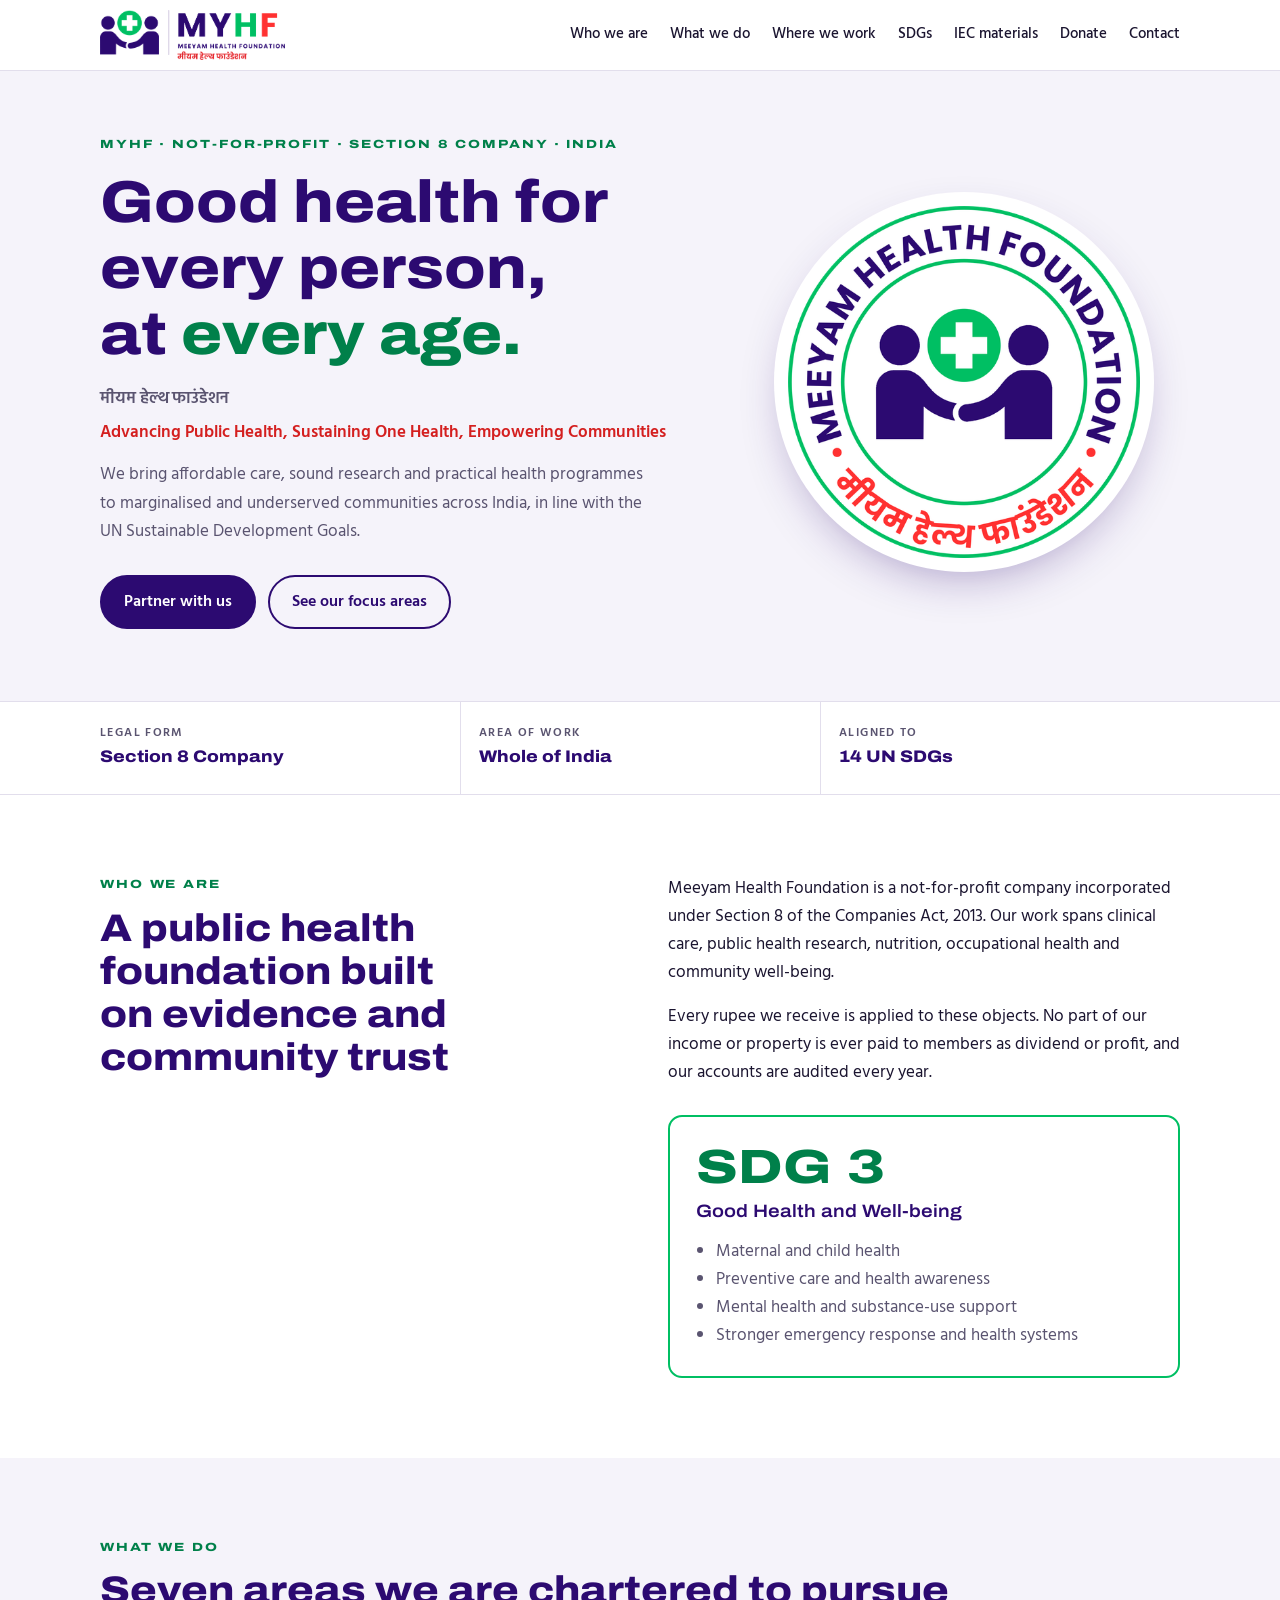
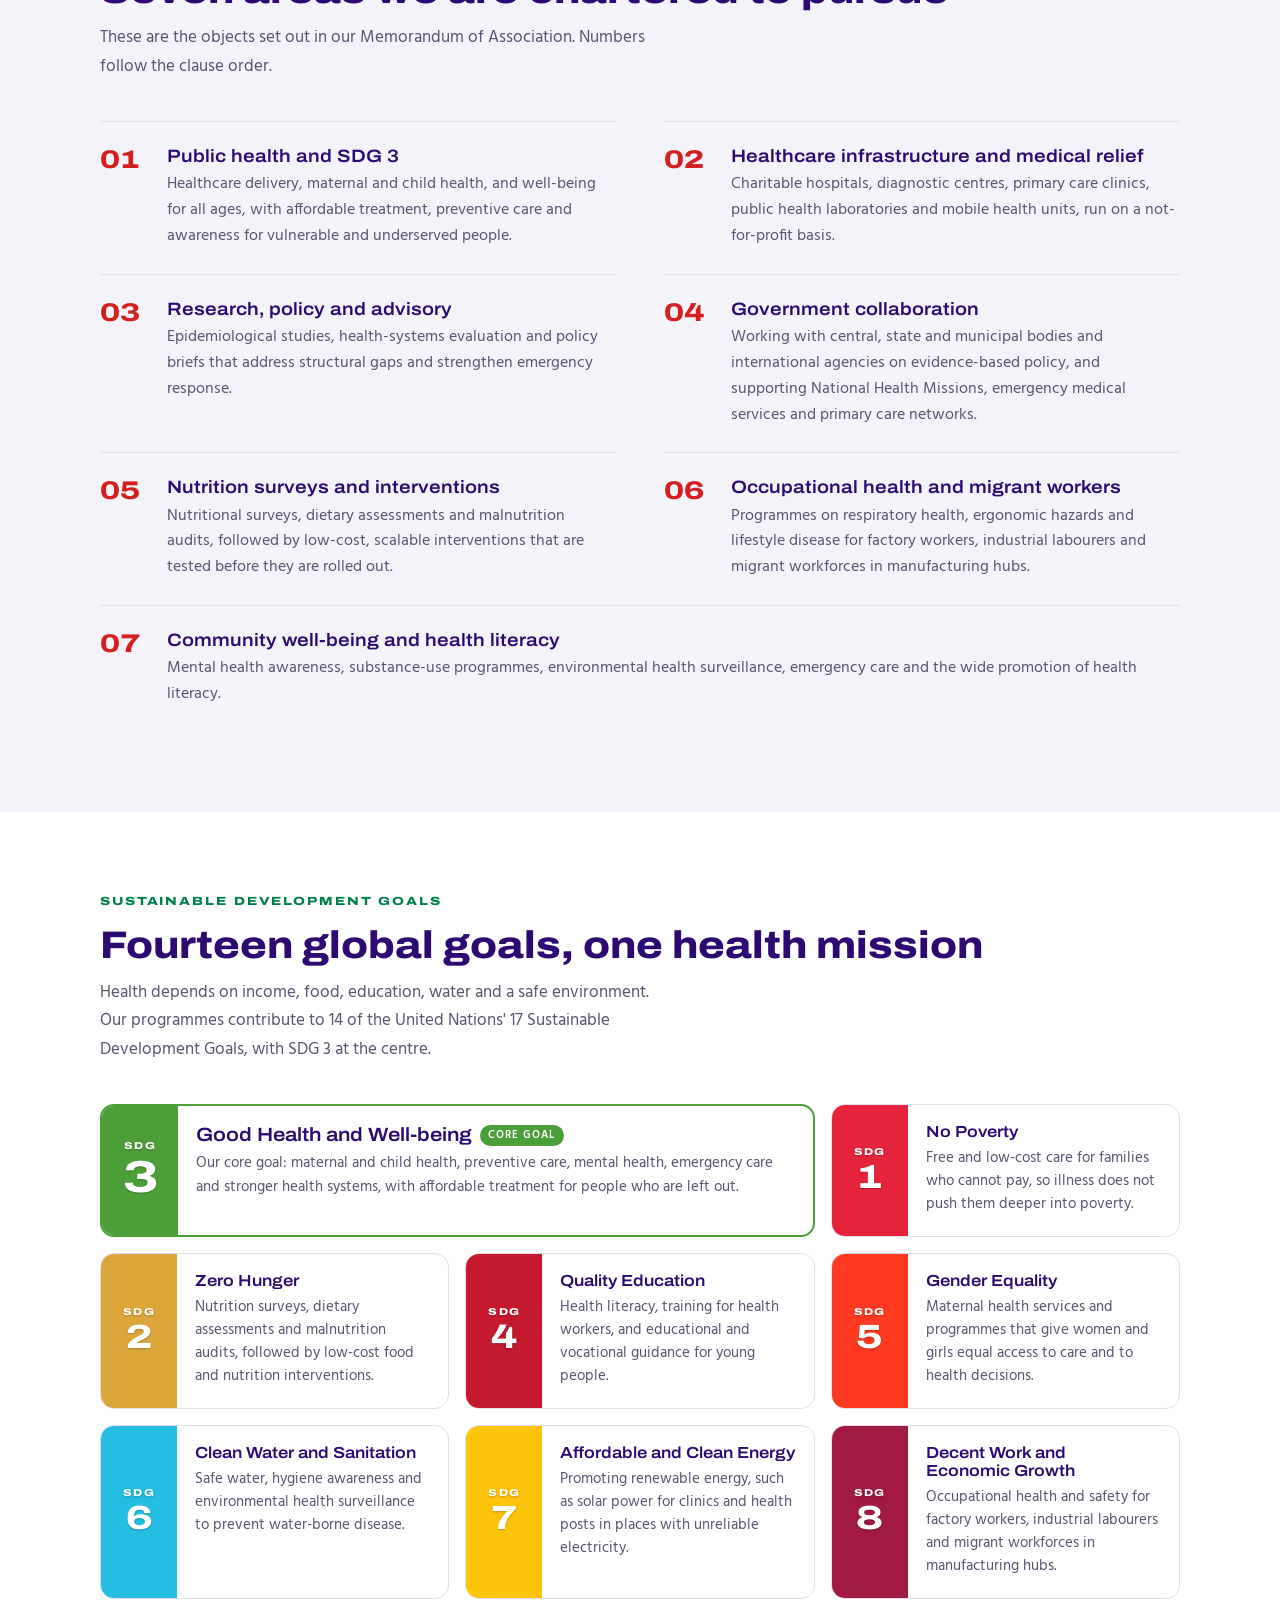
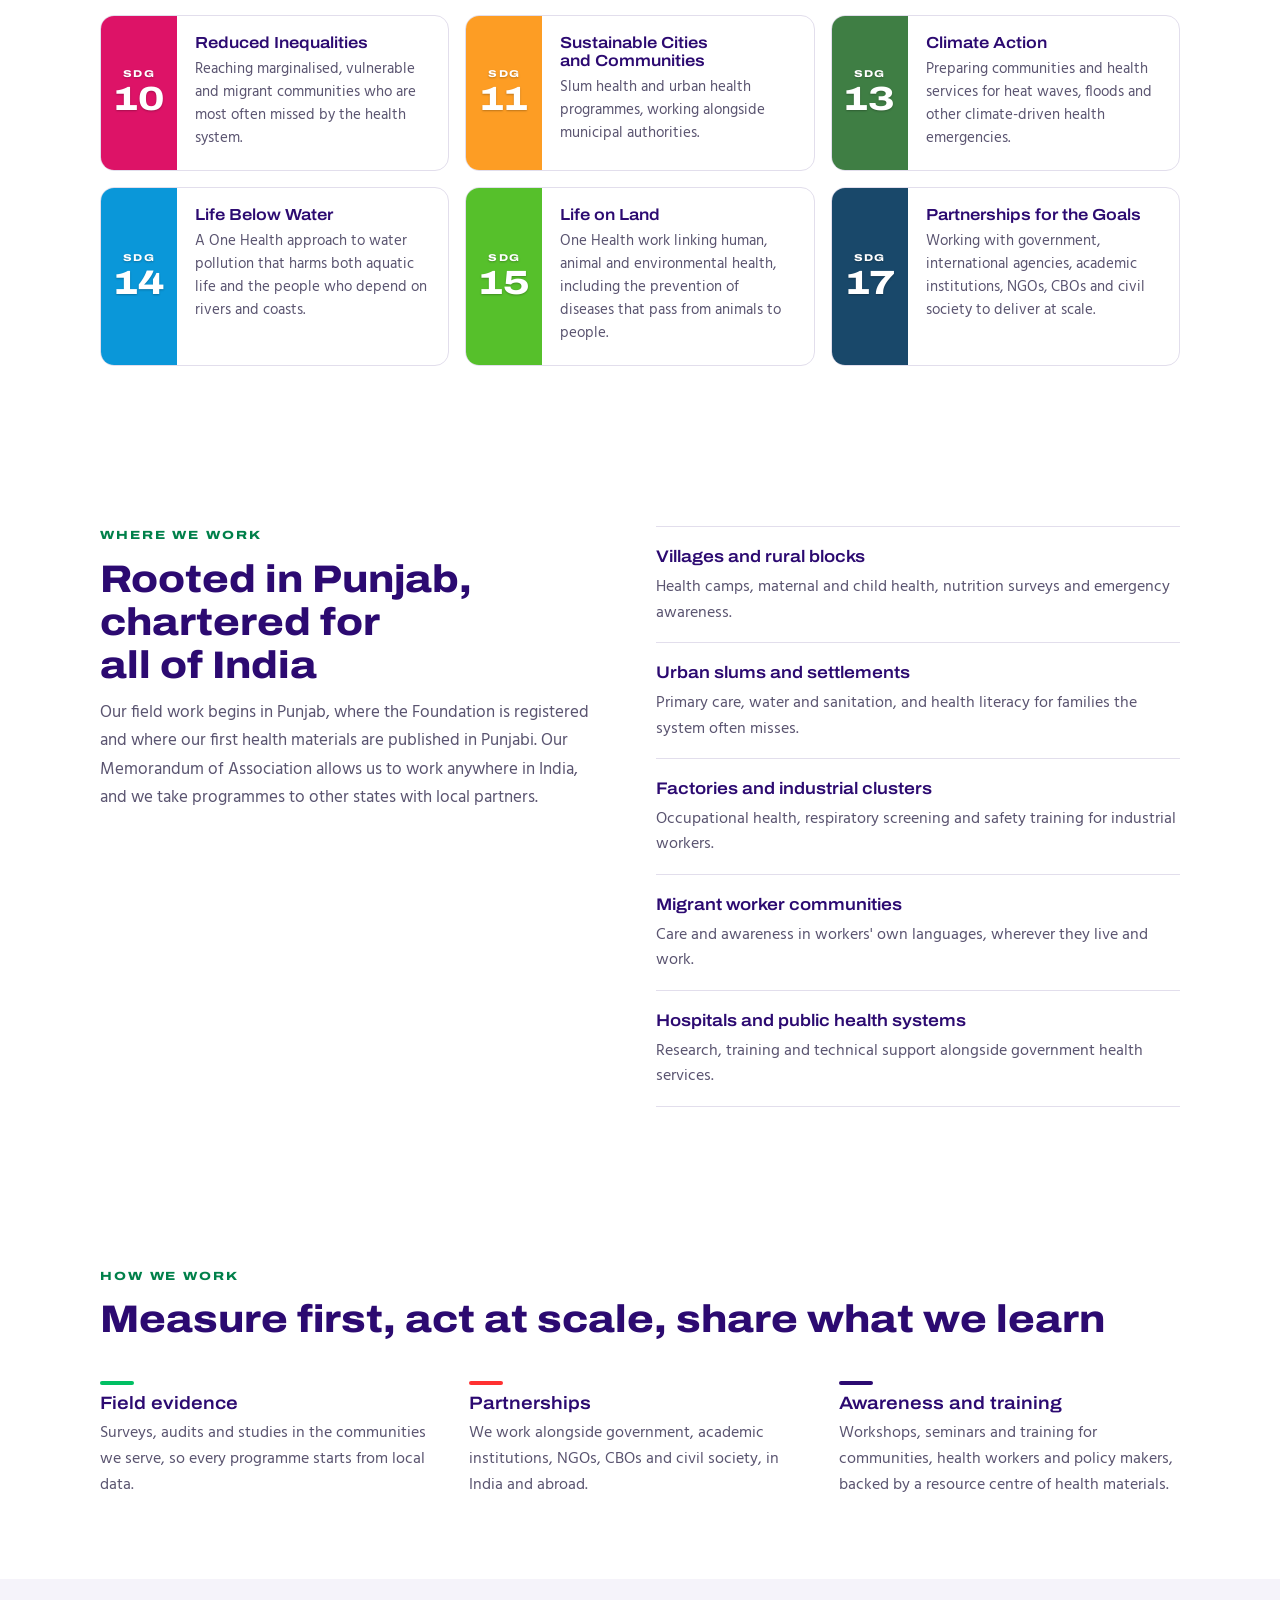
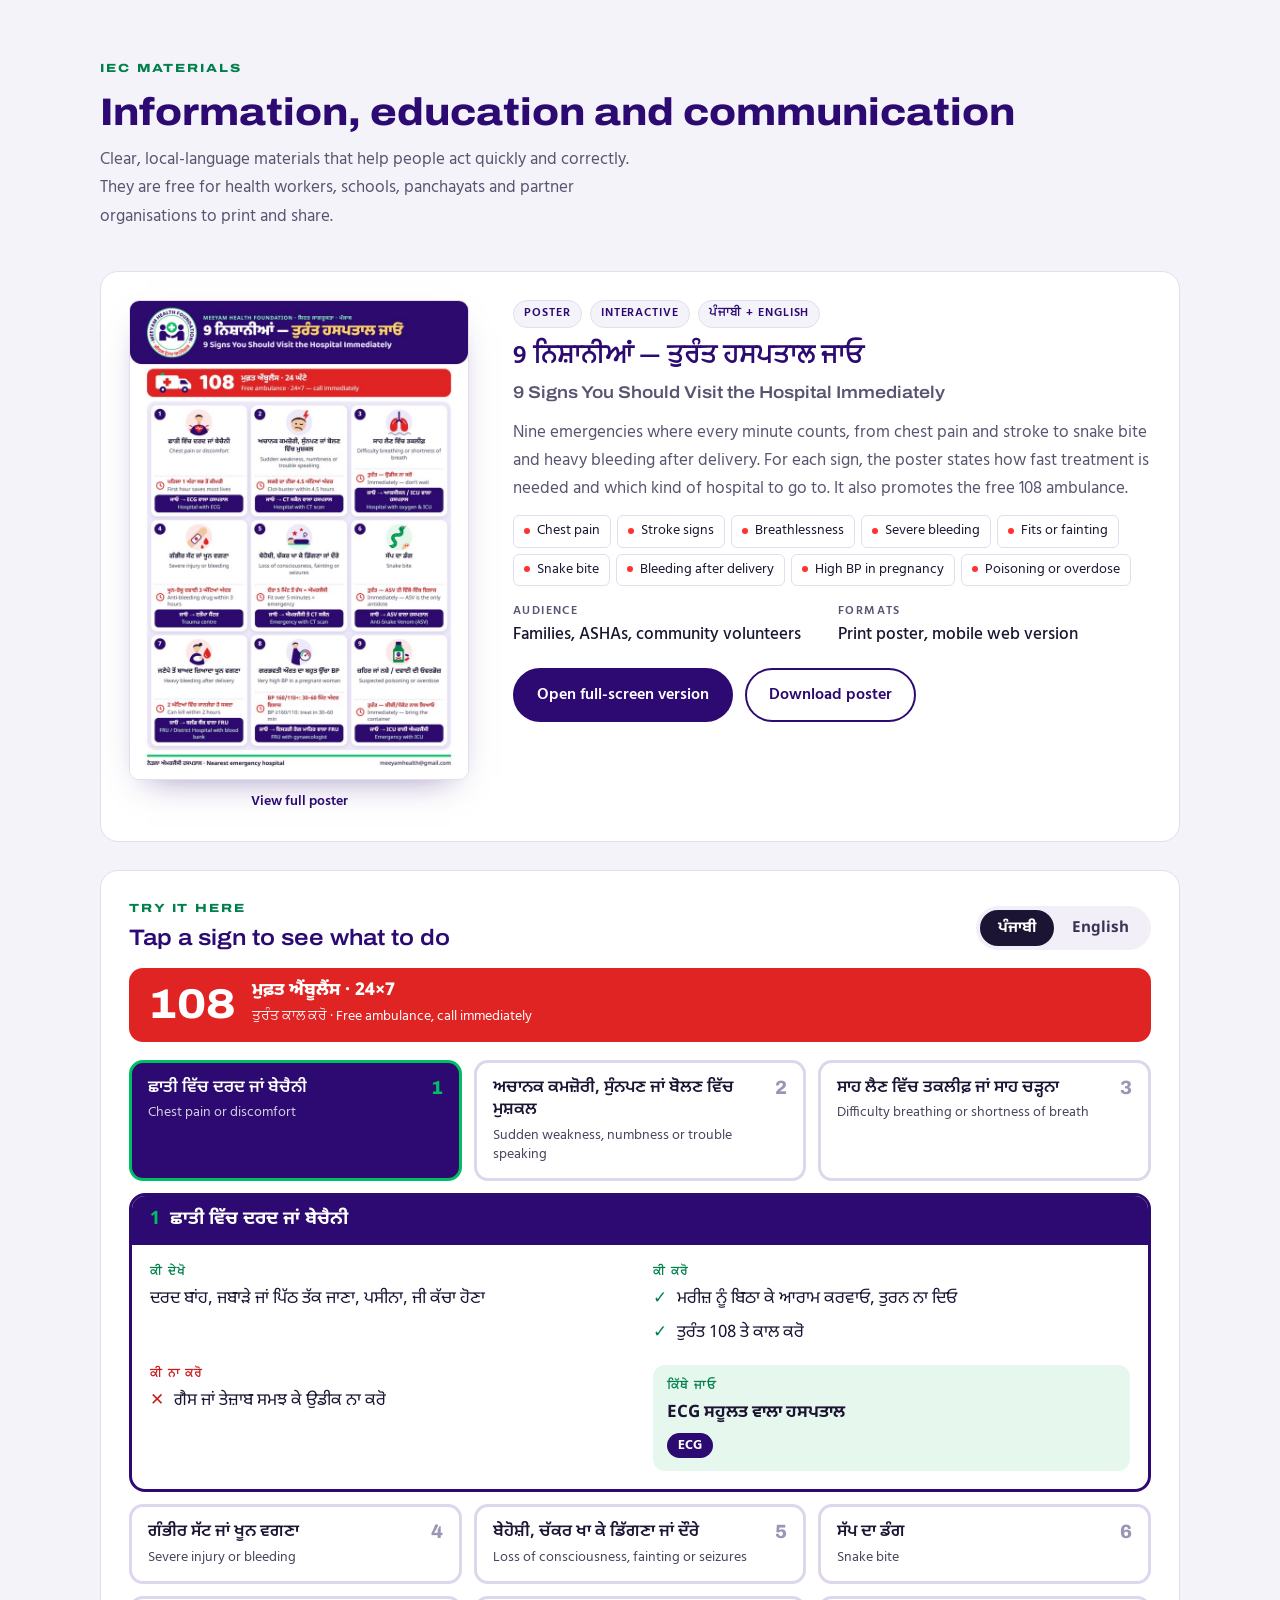
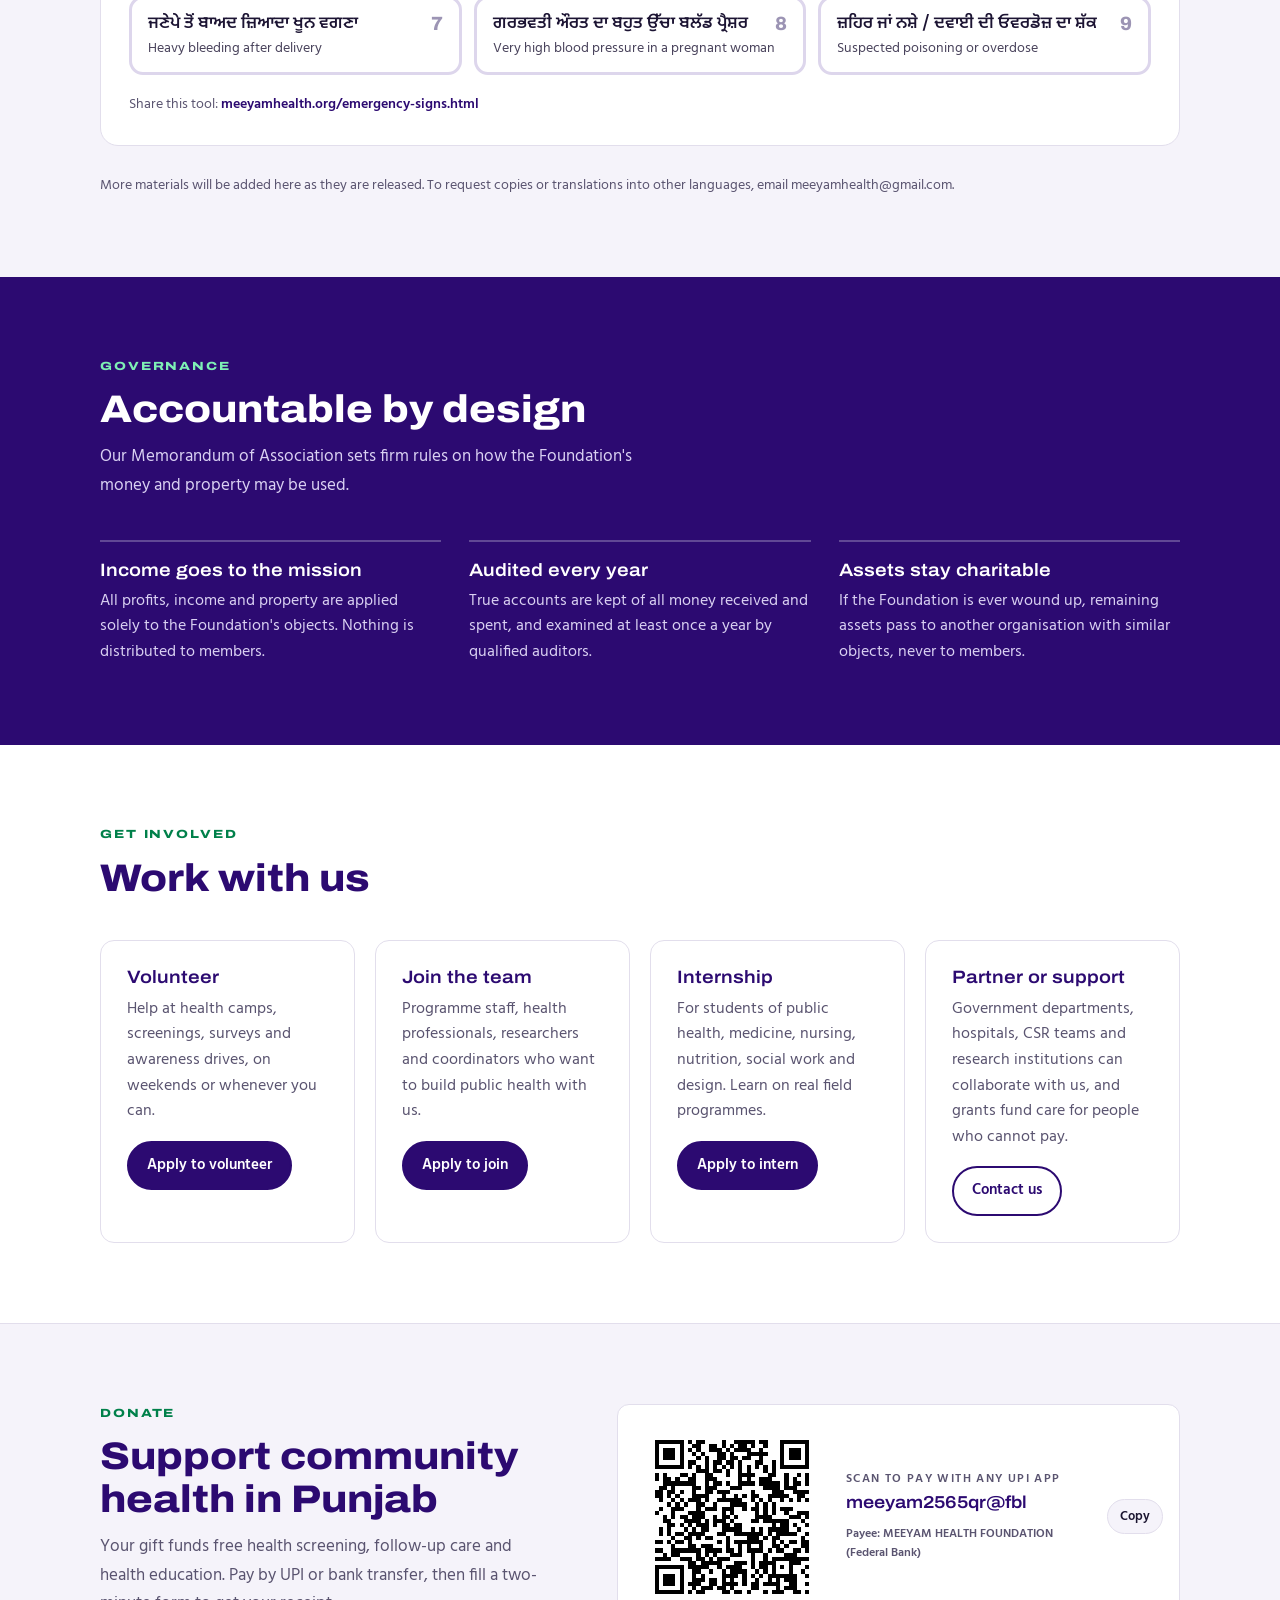
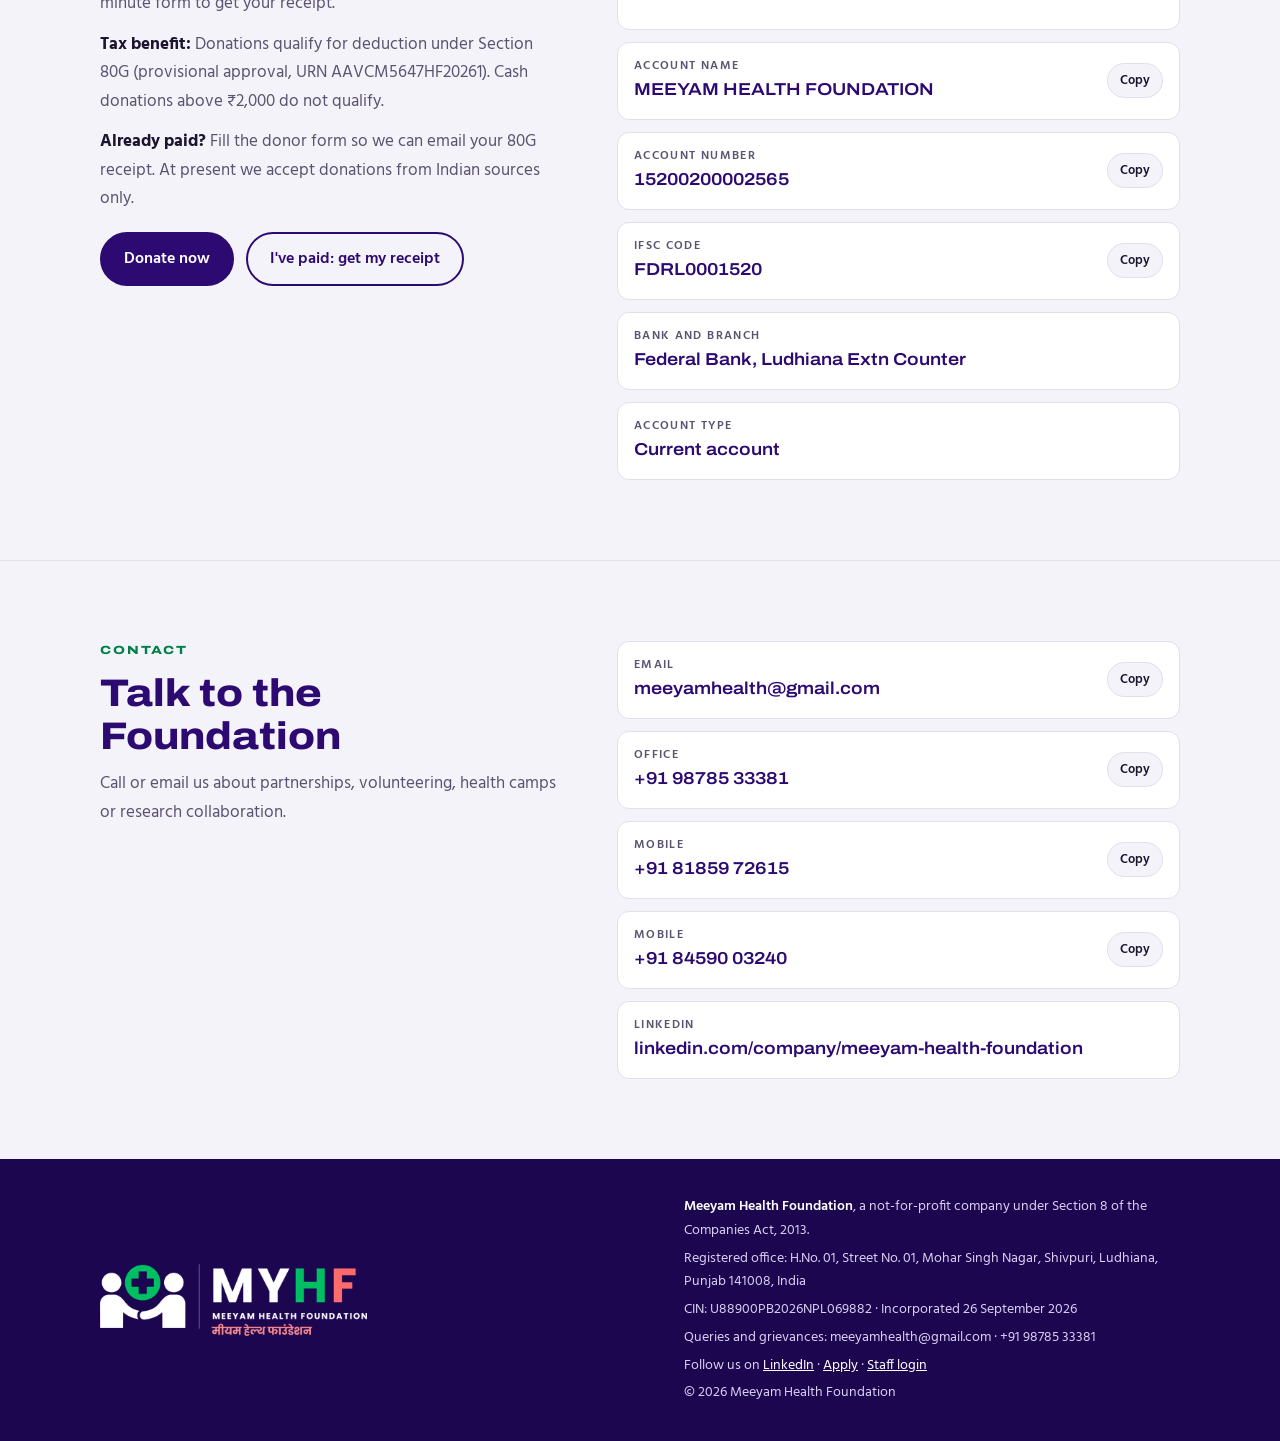
==== commit 9170fb0a: "Add donation page with 80G donor form, receipts and admin donations tab" ====
--- a/index.html
+++ b/index.html
@@ -495,12 +495,13 @@
       <div class="head" style="margin:0;align-content:start">
         <div class="eyebrow">Donate</div>
         <h2>Support community health in Punjab</h2>
-        <p class="lede">Your gift funds free health screening, follow-up care and health education. Donate by bank transfer (NEFT, RTGS or IMPS) to the account below, or by cheque in favour of &ldquo;Meeyam Health Foundation&rdquo;.</p>
+        <p class="lede">Your gift funds free health screening, follow-up care and health education. Pay by UPI or bank transfer, then fill a two-minute form to get your receipt.</p>
         <p class="lede"><strong style="color:var(--ink)">Tax benefit:</strong> Donations qualify for deduction under Section 80G (provisional approval, URN AAVCM5647HF20261). Cash donations above &#8377;2,000 do not qualify.</p>
-        <p class="lede"><strong style="color:var(--ink)">For your 80G receipt,</strong> email your name, address, PAN, amount, date and transaction reference to <a href="mailto:meeyamhealth@gmail.com">meeyamhealth@gmail.com</a>. At present we accept donations from Indian sources only.</p>
+        <p class="lede"><strong style="color:var(--ink)">Already paid?</strong> Fill the donor form so we can email your 80G receipt. At present we accept donations from Indian sources only.</p>
+        <div style="display:flex;flex-wrap:wrap;gap:12px;margin-top:6px"><a class="btn solid" href="donate.html">Donate now</a><a class="btn ghost" href="donate.html#s3">I've paid: get my receipt</a></div>
       </div>
       <div class="lines">
-        <div class="line" style="display:flex;flex-wrap:wrap;gap:16px;align-items:center"><div style="background:#fff;padding:8px;border-radius:10px;line-height:0"><svg xmlns="http://www.w3.org/2000/svg" viewBox="0 0 43 43" width="180" height="180" style="display:block;border-radius:6px" role="img" aria-label="UPI QR code for Meeyam Health Foundation, meeyam2565qr@fbl" shape-rendering="crispEdges"><rect width="43" height="43" fill="#fff"/><path d="M3 3h7v1h-7zM11 3h1v1h-1zM13 3h2v1h-2zM19 3h1v1h-1zM22 3h5v1h-5zM28 3h2v1h-2zM33 3h7v1h-7zM3 4h1v1h-1zM9 4h1v1h-1zM12 4h2v1h-2zM16 4h2v1h-2zM19 4h1v1h-1zM21 4h1v1h-1zM23 4h2v1h-2zM26 4h1v1h-1zM29 4h1v1h-1zM33 4h1v1h-1zM39 4h1v1h-1zM3 5h1v1h-1zM5 5h3v1h-3zM9 5h1v1h-1zM11 5h1v1h-1zM13 5h1v1h-1zM16 5h3v1h-3zM20 5h1v1h-1zM22 5h4v1h-4zM28 5h1v1h-1zM33 5h1v1h-1zM35 5h3v1h-3zM39 5h1v1h-1zM3 6h1v1h-1zM5 6h3v1h-3zM9 6h1v1h-1zM12 6h1v1h-1zM14 6h1v1h-1zM18 6h2v1h-2zM21 6h1v1h-1zM25 6h5v1h-5zM33 6h1v1h-1zM35 6h3v1h-3zM39 6h1v1h-1zM3 7h1v1h-1zM5 7h3v1h-3zM9 7h1v1h-1zM13 7h1v1h-1zM15 7h1v1h-1zM18 7h2v1h-2zM21 7h2v1h-2zM24 7h2v1h-2zM28 7h1v1h-1zM33 7h1v1h-1zM35 7h3v1h-3zM39 7h1v1h-1zM3 8h1v1h-1zM9 8h1v1h-1zM11 8h2v1h-2zM15 8h1v1h-1zM17 8h2v1h-2zM20 8h2v1h-2zM23 8h1v1h-1zM27 8h2v1h-2zM31 8h1v1h-1zM33 8h1v1h-1zM39 8h1v1h-1zM3 9h7v1h-7zM11 9h1v1h-1zM13 9h1v1h-1zM15 9h1v1h-1zM17 9h1v1h-1zM19 9h1v1h-1zM21 9h1v1h-1zM23 9h1v1h-1zM25 9h1v1h-1zM27 9h1v1h-1zM29 9h1v1h-1zM31 9h1v1h-1zM33 9h7v1h-7zM13 10h3v1h-3zM17 10h2v1h-2zM20 10h1v1h-1zM23 10h1v1h-1zM25 10h1v1h-1zM29 10h1v1h-1zM31 10h1v1h-1zM3 11h1v1h-1zM5 11h1v1h-1zM9 11h2v1h-2zM12 11h1v1h-1zM15 11h2v1h-2zM20 11h1v1h-1zM23 11h4v1h-4zM30 11h2v1h-2zM34 11h1v1h-1zM37 11h1v1h-1zM39 11h1v1h-1zM3 12h1v1h-1zM5 12h2v1h-2zM8 12h1v1h-1zM11 12h2v1h-2zM15 12h3v1h-3zM23 12h1v1h-1zM25 12h1v1h-1zM28 12h3v1h-3zM34 12h1v1h-1zM36 12h1v1h-1zM39 12h1v1h-1zM5 13h8v1h-8zM15 13h1v1h-1zM17 13h2v1h-2zM20 13h1v1h-1zM23 13h4v1h-4zM28 13h5v1h-5zM34 13h1v1h-1zM36 13h2v1h-2zM39 13h1v1h-1zM4 14h2v1h-2zM7 14h1v1h-1zM12 14h2v1h-2zM15 14h3v1h-3zM21 14h3v1h-3zM29 14h4v1h-4zM34 14h3v1h-3zM3 15h2v1h-2zM6 15h2v1h-2zM9 15h1v1h-1zM12 15h1v1h-1zM15 15h2v1h-2zM18 15h3v1h-3zM26 15h1v1h-1zM31 15h3v1h-3zM36 15h4v1h-4zM3 16h2v1h-2zM6 16h1v1h-1zM8 16h1v1h-1zM12 16h4v1h-4zM19 16h1v1h-1zM22 16h1v1h-1zM24 16h1v1h-1zM26 16h2v1h-2zM30 16h5v1h-5zM37 16h2v1h-2zM4 17h1v1h-1zM7 17h1v1h-1zM9 17h1v1h-1zM11 17h3v1h-3zM15 17h1v1h-1zM18 17h6v1h-6zM26 17h1v1h-1zM28 17h1v1h-1zM30 17h1v1h-1zM33 17h1v1h-1zM35 17h1v1h-1zM37 17h1v1h-1zM39 17h1v1h-1zM6 18h1v1h-1zM8 18h1v1h-1zM10 18h1v1h-1zM13 18h2v1h-2zM17 18h1v1h-1zM21 18h4v1h-4zM27 18h1v1h-1zM29 18h1v1h-1zM31 18h1v1h-1zM4 19h1v1h-1zM7 19h3v1h-3zM13 19h1v1h-1zM15 19h3v1h-3zM19 19h3v1h-3zM24 19h1v1h-1zM26 19h2v1h-2zM29 19h1v1h-1zM31 19h1v1h-1zM33 19h3v1h-3zM3 20h1v1h-1zM7 20h1v1h-1zM11 20h4v1h-4zM19 20h1v1h-1zM21 20h1v1h-1zM27 20h1v1h-1zM29 20h1v1h-1zM31 20h1v1h-1zM34 20h1v1h-1zM37 20h3v1h-3zM5 21h1v1h-1zM7 21h1v1h-1zM9 21h2v1h-2zM12 21h3v1h-3zM17 21h1v1h-1zM19 21h2v1h-2zM22 21h1v1h-1zM27 21h4v1h-4zM35 21h3v1h-3zM39 21h1v1h-1zM5 22h2v1h-2zM10 22h4v1h-4zM15 22h1v1h-1zM17 22h3v1h-3zM21 22h1v1h-1zM26 22h2v1h-2zM29 22h6v1h-6zM38 22h1v1h-1zM6 23h2v1h-2zM9 23h1v1h-1zM11 23h1v1h-1zM13 23h3v1h-3zM17 23h1v1h-1zM19 23h2v1h-2zM22 23h2v1h-2zM31 23h1v1h-1zM33 23h2v1h-2zM36 23h1v1h-1zM39 23h1v1h-1zM4 24h1v1h-1zM6 24h1v1h-1zM10 24h1v1h-1zM12 24h1v1h-1zM14 24h2v1h-2zM19 24h5v1h-5zM26 24h1v1h-1zM28 24h1v1h-1zM30 24h5v1h-5zM37 24h1v1h-1zM4 25h1v1h-1zM6 25h1v1h-1zM8 25h2v1h-2zM11 25h4v1h-4zM18 25h2v1h-2zM22 25h7v1h-7zM30 25h1v1h-1zM32 25h5v1h-5zM39 25h1v1h-1zM7 26h1v1h-1zM10 26h2v1h-2zM13 26h1v1h-1zM15 26h2v1h-2zM20 26h1v1h-1zM25 26h3v1h-3zM29 26h1v1h-1zM31 26h2v1h-2zM38 26h1v1h-1zM3 27h2v1h-2zM6 27h1v1h-1zM8 27h2v1h-2zM11 27h1v1h-1zM18 27h1v1h-1zM20 27h1v1h-1zM22 27h7v1h-7zM31 27h1v1h-1zM33 27h1v1h-1zM35 27h2v1h-2zM38 27h2v1h-2zM7 28h1v1h-1zM11 28h2v1h-2zM14 28h3v1h-3zM20 28h1v1h-1zM23 28h1v1h-1zM25 28h1v1h-1zM28 28h1v1h-1zM31 28h2v1h-2zM34 28h1v1h-1zM38 28h2v1h-2zM3 29h2v1h-2zM7 29h7v1h-7zM15 29h4v1h-4zM20 29h2v1h-2zM23 29h1v1h-1zM25 29h4v1h-4zM30 29h1v1h-1zM32 29h2v1h-2zM36 29h2v1h-2zM39 29h1v1h-1zM5 30h1v1h-1zM7 30h2v1h-2zM13 30h1v1h-1zM15 30h1v1h-1zM17 30h1v1h-1zM21 30h3v1h-3zM26 30h1v1h-1zM29 30h1v1h-1zM34 30h3v1h-3zM3 31h4v1h-4zM9 31h3v1h-3zM13 31h2v1h-2zM16 31h1v1h-1zM18 31h3v1h-3zM26 31h1v1h-1zM29 31h1v1h-1zM31 31h9v1h-9zM11 32h2v1h-2zM14 32h5v1h-5zM22 32h3v1h-3zM26 32h1v1h-1zM28 32h4v1h-4zM35 32h3v1h-3zM3 33h7v1h-7zM11 33h5v1h-5zM18 33h1v1h-1zM20 33h4v1h-4zM26 33h1v1h-1zM28 33h2v1h-2zM31 33h1v1h-1zM33 33h1v1h-1zM35 33h1v1h-1zM39 33h1v1h-1zM3 34h1v1h-1zM9 34h1v1h-1zM12 34h2v1h-2zM16 34h1v1h-1zM19 34h1v1h-1zM21 34h4v1h-4zM27 34h1v1h-1zM29 34h1v1h-1zM31 34h1v1h-1zM35 34h1v1h-1zM38 34h1v1h-1zM3 35h1v1h-1zM5 35h3v1h-3zM9 35h1v1h-1zM12 35h1v1h-1zM14 35h1v1h-1zM19 35h4v1h-4zM24 35h1v1h-1zM26 35h1v1h-1zM28 35h1v1h-1zM30 35h7v1h-7zM39 35h1v1h-1zM3 36h1v1h-1zM5 36h3v1h-3zM9 36h1v1h-1zM12 36h3v1h-3zM16 36h2v1h-2zM19 36h1v1h-1zM21 36h1v1h-1zM24 36h1v1h-1zM27 36h1v1h-1zM30 36h1v1h-1zM32 36h1v1h-1zM34 36h3v1h-3zM3 37h1v1h-1zM5 37h3v1h-3zM9 37h1v1h-1zM11 37h3v1h-3zM16 37h2v1h-2zM19 37h4v1h-4zM24 37h1v1h-1zM26 37h2v1h-2zM29 37h4v1h-4zM35 37h2v1h-2zM39 37h1v1h-1zM3 38h1v1h-1zM9 38h1v1h-1zM12 38h1v1h-1zM14 38h3v1h-3zM18 38h2v1h-2zM21 38h1v1h-1zM26 38h2v1h-2zM32 38h1v1h-1zM34 38h3v1h-3zM3 39h7v1h-7zM11 39h1v1h-1zM13 39h2v1h-2zM19 39h2v1h-2zM22 39h2v1h-2zM25 39h1v1h-1zM29 39h1v1h-1zM31 39h3v1h-3zM36 39h2v1h-2zM39 39h1v1h-1z" fill="#000"/></svg></div><div style="flex:1;min-width:180px"><small>Scan to pay with any UPI app</small><span class="val">meeyam2565qr@fbl</span><small style="display:block;margin-top:6px;text-transform:none;letter-spacing:0">Payee: MEEYAM HEALTH FOUNDATION (Federal Bank). On a phone, <a href="upi://pay?pa=meeyam2565qr@fbl&amp;pn=MEEYAM%20HEALTH%20FOUNDATION&amp;cu=INR">tap here to open your UPI app</a>.</small></div><button class="copy" type="button" data-copy="meeyam2565qr@fbl">Copy</button></div>
+        <div class="line" style="display:flex;flex-wrap:wrap;gap:16px;align-items:center"><div style="background:#fff;padding:8px;border-radius:10px;line-height:0"><svg xmlns="http://www.w3.org/2000/svg" viewBox="0 0 43 43" width="180" height="180" style="display:block;border-radius:6px" role="img" aria-label="UPI QR code for Meeyam Health Foundation, meeyam2565qr@fbl" shape-rendering="crispEdges"><rect width="43" height="43" fill="#fff"/><path d="M3 3h7v1h-7zM11 3h1v1h-1zM13 3h2v1h-2zM19 3h1v1h-1zM22 3h5v1h-5zM28 3h2v1h-2zM33 3h7v1h-7zM3 4h1v1h-1zM9 4h1v1h-1zM12 4h2v1h-2zM16 4h2v1h-2zM19 4h1v1h-1zM21 4h1v1h-1zM23 4h2v1h-2zM26 4h1v1h-1zM29 4h1v1h-1zM33 4h1v1h-1zM39 4h1v1h-1zM3 5h1v1h-1zM5 5h3v1h-3zM9 5h1v1h-1zM11 5h1v1h-1zM13 5h1v1h-1zM16 5h3v1h-3zM20 5h1v1h-1zM22 5h4v1h-4zM28 5h1v1h-1zM33 5h1v1h-1zM35 5h3v1h-3zM39 5h1v1h-1zM3 6h1v1h-1zM5 6h3v1h-3zM9 6h1v1h-1zM12 6h1v1h-1zM14 6h1v1h-1zM18 6h2v1h-2zM21 6h1v1h-1zM25 6h5v1h-5zM33 6h1v1h-1zM35 6h3v1h-3zM39 6h1v1h-1zM3 7h1v1h-1zM5 7h3v1h-3zM9 7h1v1h-1zM13 7h1v1h-1zM15 7h1v1h-1zM18 7h2v1h-2zM21 7h2v1h-2zM24 7h2v1h-2zM28 7h1v1h-1zM33 7h1v1h-1zM35 7h3v1h-3zM39 7h1v1h-1zM3 8h1v1h-1zM9 8h1v1h-1zM11 8h2v1h-2zM15 8h1v1h-1zM17 8h2v1h-2zM20 8h2v1h-2zM23 8h1v1h-1zM27 8h2v1h-2zM31 8h1v1h-1zM33 8h1v1h-1zM39 8h1v1h-1zM3 9h7v1h-7zM11 9h1v1h-1zM13 9h1v1h-1zM15 9h1v1h-1zM17 9h1v1h-1zM19 9h1v1h-1zM21 9h1v1h-1zM23 9h1v1h-1zM25 9h1v1h-1zM27 9h1v1h-1zM29 9h1v1h-1zM31 9h1v1h-1zM33 9h7v1h-7zM13 10h3v1h-3zM17 10h2v1h-2zM20 10h1v1h-1zM23 10h1v1h-1zM25 10h1v1h-1zM29 10h1v1h-1zM31 10h1v1h-1zM3 11h1v1h-1zM5 11h1v1h-1zM9 11h2v1h-2zM12 11h1v1h-1zM15 11h2v1h-2zM20 11h1v1h-1zM23 11h4v1h-4zM30 11h2v1h-2zM34 11h1v1h-1zM37 11h1v1h-1zM39 11h1v1h-1zM3 12h1v1h-1zM5 12h2v1h-2zM8 12h1v1h-1zM11 12h2v1h-2zM15 12h3v1h-3zM23 12h1v1h-1zM25 12h1v1h-1zM28 12h3v1h-3zM34 12h1v1h-1zM36 12h1v1h-1zM39 12h1v1h-1zM5 13h8v1h-8zM15 13h1v1h-1zM17 13h2v1h-2zM20 13h1v1h-1zM23 13h4v1h-4zM28 13h5v1h-5zM34 13h1v1h-1zM36 13h2v1h-2zM39 13h1v1h-1zM4 14h2v1h-2zM7 14h1v1h-1zM12 14h2v1h-2zM15 14h3v1h-3zM21 14h3v1h-3zM29 14h4v1h-4zM34 14h3v1h-3zM3 15h2v1h-2zM6 15h2v1h-2zM9 15h1v1h-1zM12 15h1v1h-1zM15 15h2v1h-2zM18 15h3v1h-3zM26 15h1v1h-1zM31 15h3v1h-3zM36 15h4v1h-4zM3 16h2v1h-2zM6 16h1v1h-1zM8 16h1v1h-1zM12 16h4v1h-4zM19 16h1v1h-1zM22 16h1v1h-1zM24 16h1v1h-1zM26 16h2v1h-2zM30 16h5v1h-5zM37 16h2v1h-2zM4 17h1v1h-1zM7 17h1v1h-1zM9 17h1v1h-1zM11 17h3v1h-3zM15 17h1v1h-1zM18 17h6v1h-6zM26 17h1v1h-1zM28 17h1v1h-1zM30 17h1v1h-1zM33 17h1v1h-1zM35 17h1v1h-1zM37 17h1v1h-1zM39 17h1v1h-1zM6 18h1v1h-1zM8 18h1v1h-1zM10 18h1v1h-1zM13 18h2v1h-2zM17 18h1v1h-1zM21 18h4v1h-4zM27 18h1v1h-1zM29 18h1v1h-1zM31 18h1v1h-1zM4 19h1v1h-1zM7 19h3v1h-3zM13 19h1v1h-1zM15 19h3v1h-3zM19 19h3v1h-3zM24 19h1v1h-1zM26 19h2v1h-2zM29 19h1v1h-1zM31 19h1v1h-1zM33 19h3v1h-3zM3 20h1v1h-1zM7 20h1v1h-1zM11 20h4v1h-4zM19 20h1v1h-1zM21 20h1v1h-1zM27 20h1v1h-1zM29 20h1v1h-1zM31 20h1v1h-1zM34 20h1v1h-1zM37 20h3v1h-3zM5 21h1v1h-1zM7 21h1v1h-1zM9 21h2v1h-2zM12 21h3v1h-3zM17 21h1v1h-1zM19 21h2v1h-2zM22 21h1v1h-1zM27 21h4v1h-4zM35 21h3v1h-3zM39 21h1v1h-1zM5 22h2v1h-2zM10 22h4v1h-4zM15 22h1v1h-1zM17 22h3v1h-3zM21 22h1v1h-1zM26 22h2v1h-2zM29 22h6v1h-6zM38 22h1v1h-1zM6 23h2v1h-2zM9 23h1v1h-1zM11 23h1v1h-1zM13 23h3v1h-3zM17 23h1v1h-1zM19 23h2v1h-2zM22 23h2v1h-2zM31 23h1v1h-1zM33 23h2v1h-2zM36 23h1v1h-1zM39 23h1v1h-1zM4 24h1v1h-1zM6 24h1v1h-1zM10 24h1v1h-1zM12 24h1v1h-1zM14 24h2v1h-2zM19 24h5v1h-5zM26 24h1v1h-1zM28 24h1v1h-1zM30 24h5v1h-5zM37 24h1v1h-1zM4 25h1v1h-1zM6 25h1v1h-1zM8 25h2v1h-2zM11 25h4v1h-4zM18 25h2v1h-2zM22 25h7v1h-7zM30 25h1v1h-1zM32 25h5v1h-5zM39 25h1v1h-1zM7 26h1v1h-1zM10 26h2v1h-2zM13 26h1v1h-1zM15 26h2v1h-2zM20 26h1v1h-1zM25 26h3v1h-3zM29 26h1v1h-1zM31 26h2v1h-2zM38 26h1v1h-1zM3 27h2v1h-2zM6 27h1v1h-1zM8 27h2v1h-2zM11 27h1v1h-1zM18 27h1v1h-1zM20 27h1v1h-1zM22 27h7v1h-7zM31 27h1v1h-1zM33 27h1v1h-1zM35 27h2v1h-2zM38 27h2v1h-2zM7 28h1v1h-1zM11 28h2v1h-2zM14 28h3v1h-3zM20 28h1v1h-1zM23 28h1v1h-1zM25 28h1v1h-1zM28 28h1v1h-1zM31 28h2v1h-2zM34 28h1v1h-1zM38 28h2v1h-2zM3 29h2v1h-2zM7 29h7v1h-7zM15 29h4v1h-4zM20 29h2v1h-2zM23 29h1v1h-1zM25 29h4v1h-4zM30 29h1v1h-1zM32 29h2v1h-2zM36 29h2v1h-2zM39 29h1v1h-1zM5 30h1v1h-1zM7 30h2v1h-2zM13 30h1v1h-1zM15 30h1v1h-1zM17 30h1v1h-1zM21 30h3v1h-3zM26 30h1v1h-1zM29 30h1v1h-1zM34 30h3v1h-3zM3 31h4v1h-4zM9 31h3v1h-3zM13 31h2v1h-2zM16 31h1v1h-1zM18 31h3v1h-3zM26 31h1v1h-1zM29 31h1v1h-1zM31 31h9v1h-9zM11 32h2v1h-2zM14 32h5v1h-5zM22 32h3v1h-3zM26 32h1v1h-1zM28 32h4v1h-4zM35 32h3v1h-3zM3 33h7v1h-7zM11 33h5v1h-5zM18 33h1v1h-1zM20 33h4v1h-4zM26 33h1v1h-1zM28 33h2v1h-2zM31 33h1v1h-1zM33 33h1v1h-1zM35 33h1v1h-1zM39 33h1v1h-1zM3 34h1v1h-1zM9 34h1v1h-1zM12 34h2v1h-2zM16 34h1v1h-1zM19 34h1v1h-1zM21 34h4v1h-4zM27 34h1v1h-1zM29 34h1v1h-1zM31 34h1v1h-1zM35 34h1v1h-1zM38 34h1v1h-1zM3 35h1v1h-1zM5 35h3v1h-3zM9 35h1v1h-1zM12 35h1v1h-1zM14 35h1v1h-1zM19 35h4v1h-4zM24 35h1v1h-1zM26 35h1v1h-1zM28 35h1v1h-1zM30 35h7v1h-7zM39 35h1v1h-1zM3 36h1v1h-1zM5 36h3v1h-3zM9 36h1v1h-1zM12 36h3v1h-3zM16 36h2v1h-2zM19 36h1v1h-1zM21 36h1v1h-1zM24 36h1v1h-1zM27 36h1v1h-1zM30 36h1v1h-1zM32 36h1v1h-1zM34 36h3v1h-3zM3 37h1v1h-1zM5 37h3v1h-3zM9 37h1v1h-1zM11 37h3v1h-3zM16 37h2v1h-2zM19 37h4v1h-4zM24 37h1v1h-1zM26 37h2v1h-2zM29 37h4v1h-4zM35 37h2v1h-2zM39 37h1v1h-1zM3 38h1v1h-1zM9 38h1v1h-1zM12 38h1v1h-1zM14 38h3v1h-3zM18 38h2v1h-2zM21 38h1v1h-1zM26 38h2v1h-2zM32 38h1v1h-1zM34 38h3v1h-3zM3 39h7v1h-7zM11 39h1v1h-1zM13 39h2v1h-2zM19 39h2v1h-2zM22 39h2v1h-2zM25 39h1v1h-1zM29 39h1v1h-1zM31 39h3v1h-3zM36 39h2v1h-2zM39 39h1v1h-1z" fill="#000"/></svg></div><div style="flex:1;min-width:180px"><small>Scan to pay with any UPI app</small><span class="val">meeyam2565qr@fbl</span><small style="display:block;margin-top:6px;text-transform:none;letter-spacing:0">Payee: MEEYAM HEALTH FOUNDATION (Federal Bank)</small></div><button class="copy" type="button" data-copy="meeyam2565qr@fbl">Copy</button></div>
         <div class="line"><div><small>Account name</small><span class="val">MEEYAM HEALTH FOUNDATION</span></div><button class="copy" type="button" data-copy="MEEYAM HEALTH FOUNDATION">Copy</button></div>
         <div class="line"><div><small>Account number</small><span class="val">15200200002565</span></div><button class="copy" type="button" data-copy="15200200002565">Copy</button></div>
         <div class="line"><div><small>IFSC code</small><span class="val">FDRL0001520</span></div><button class="copy" type="button" data-copy="FDRL0001520">Copy</button></div>
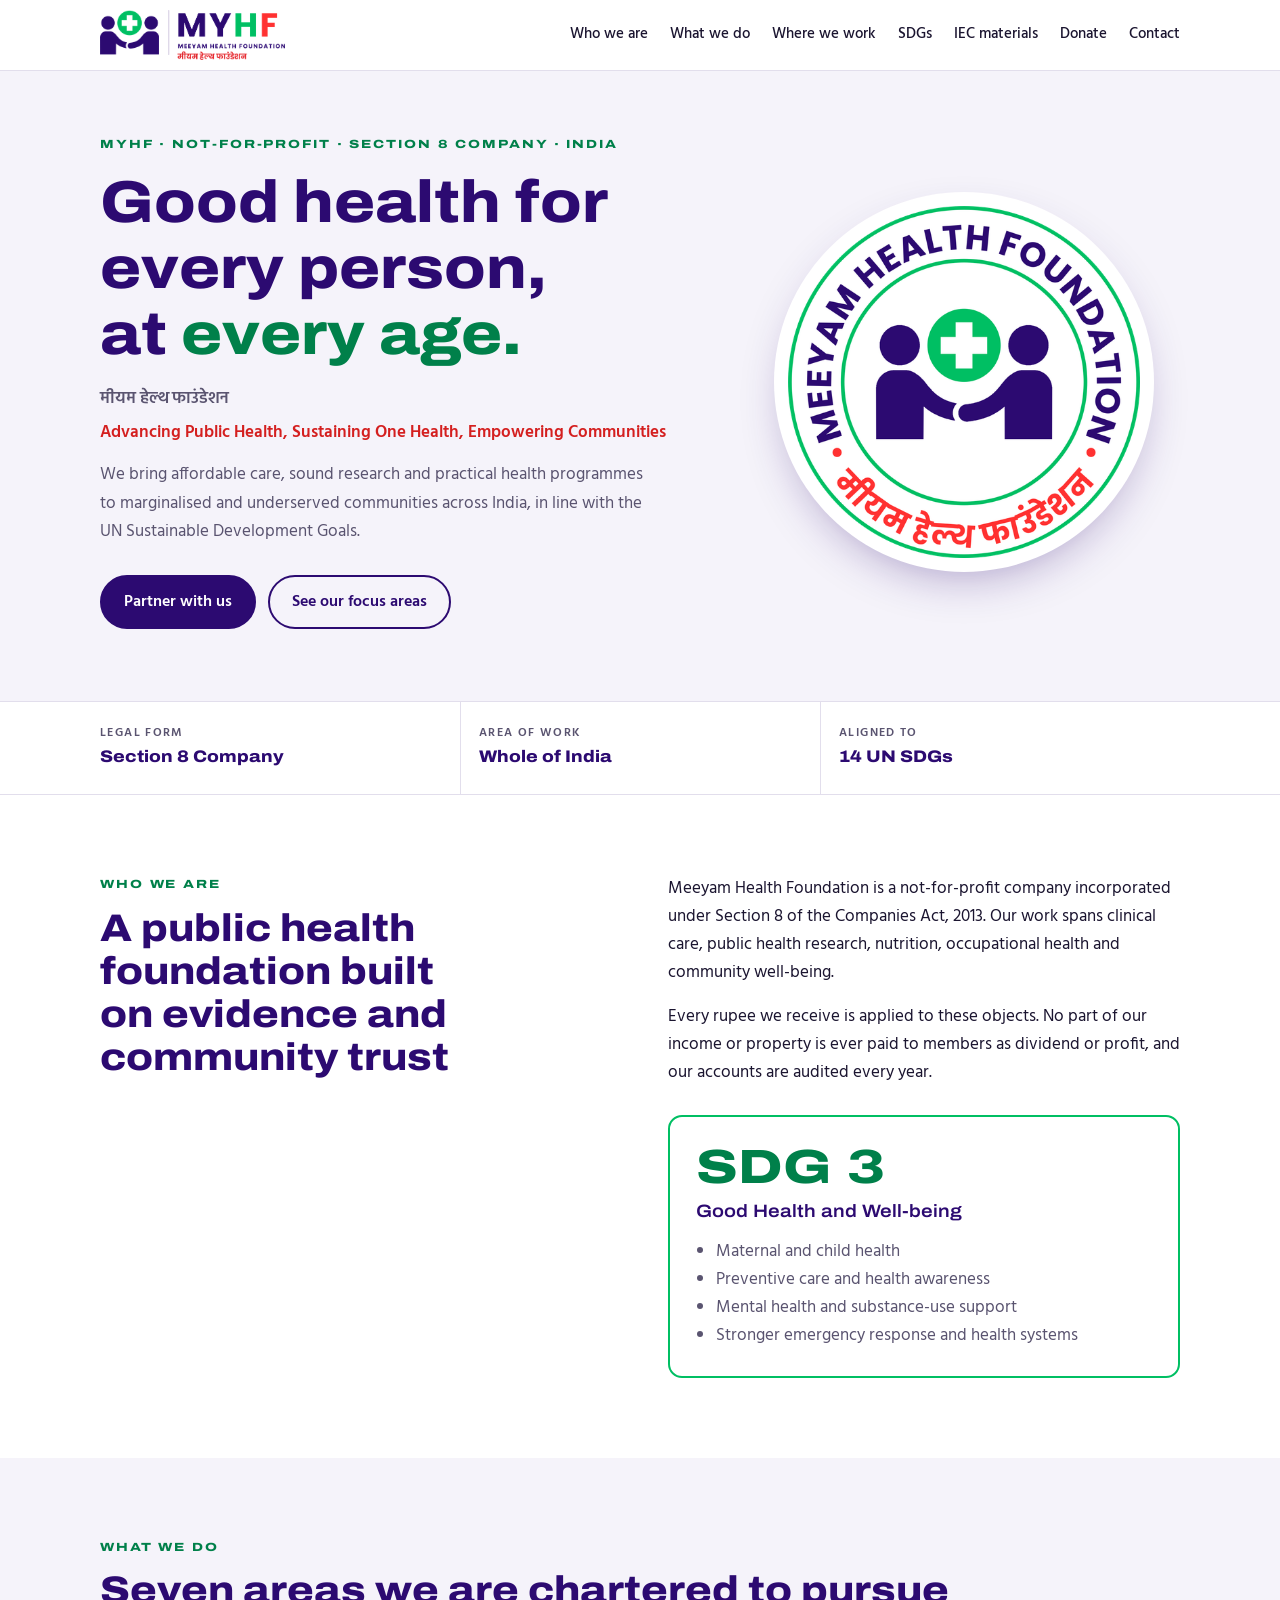
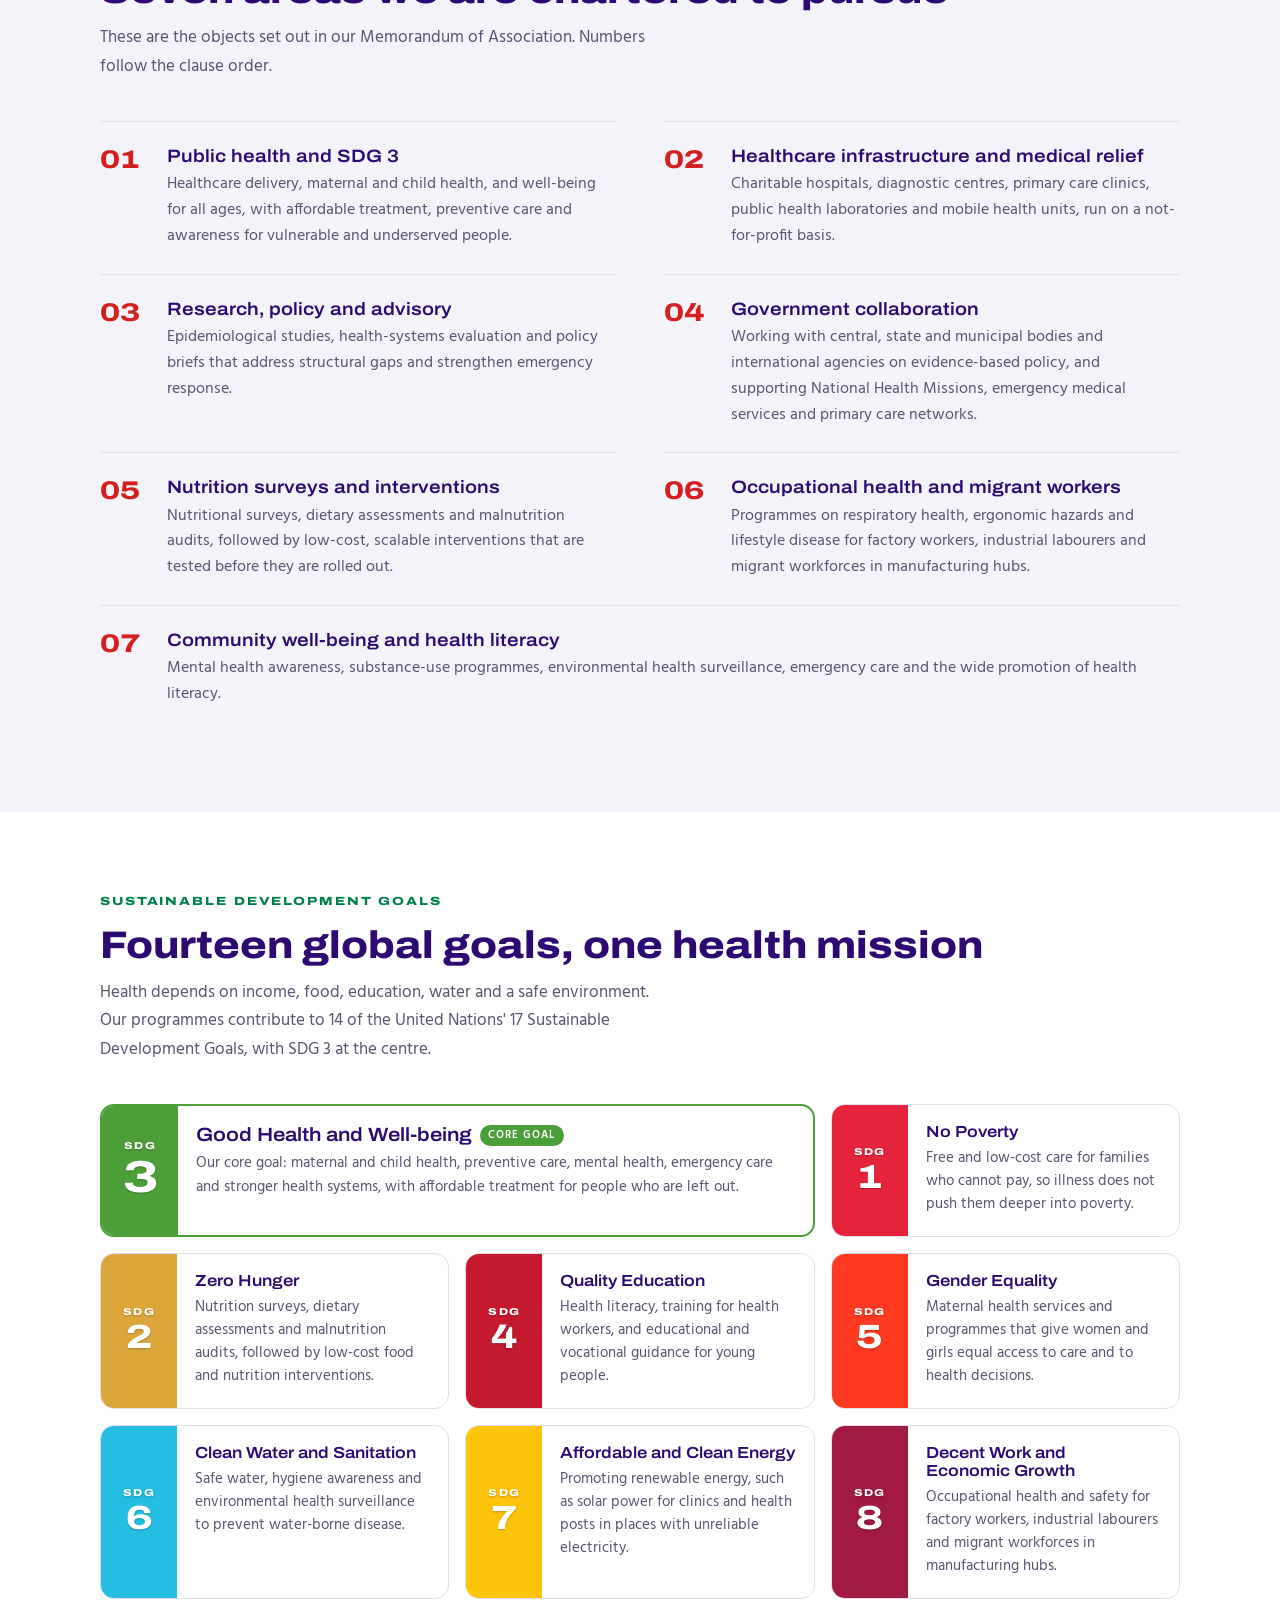
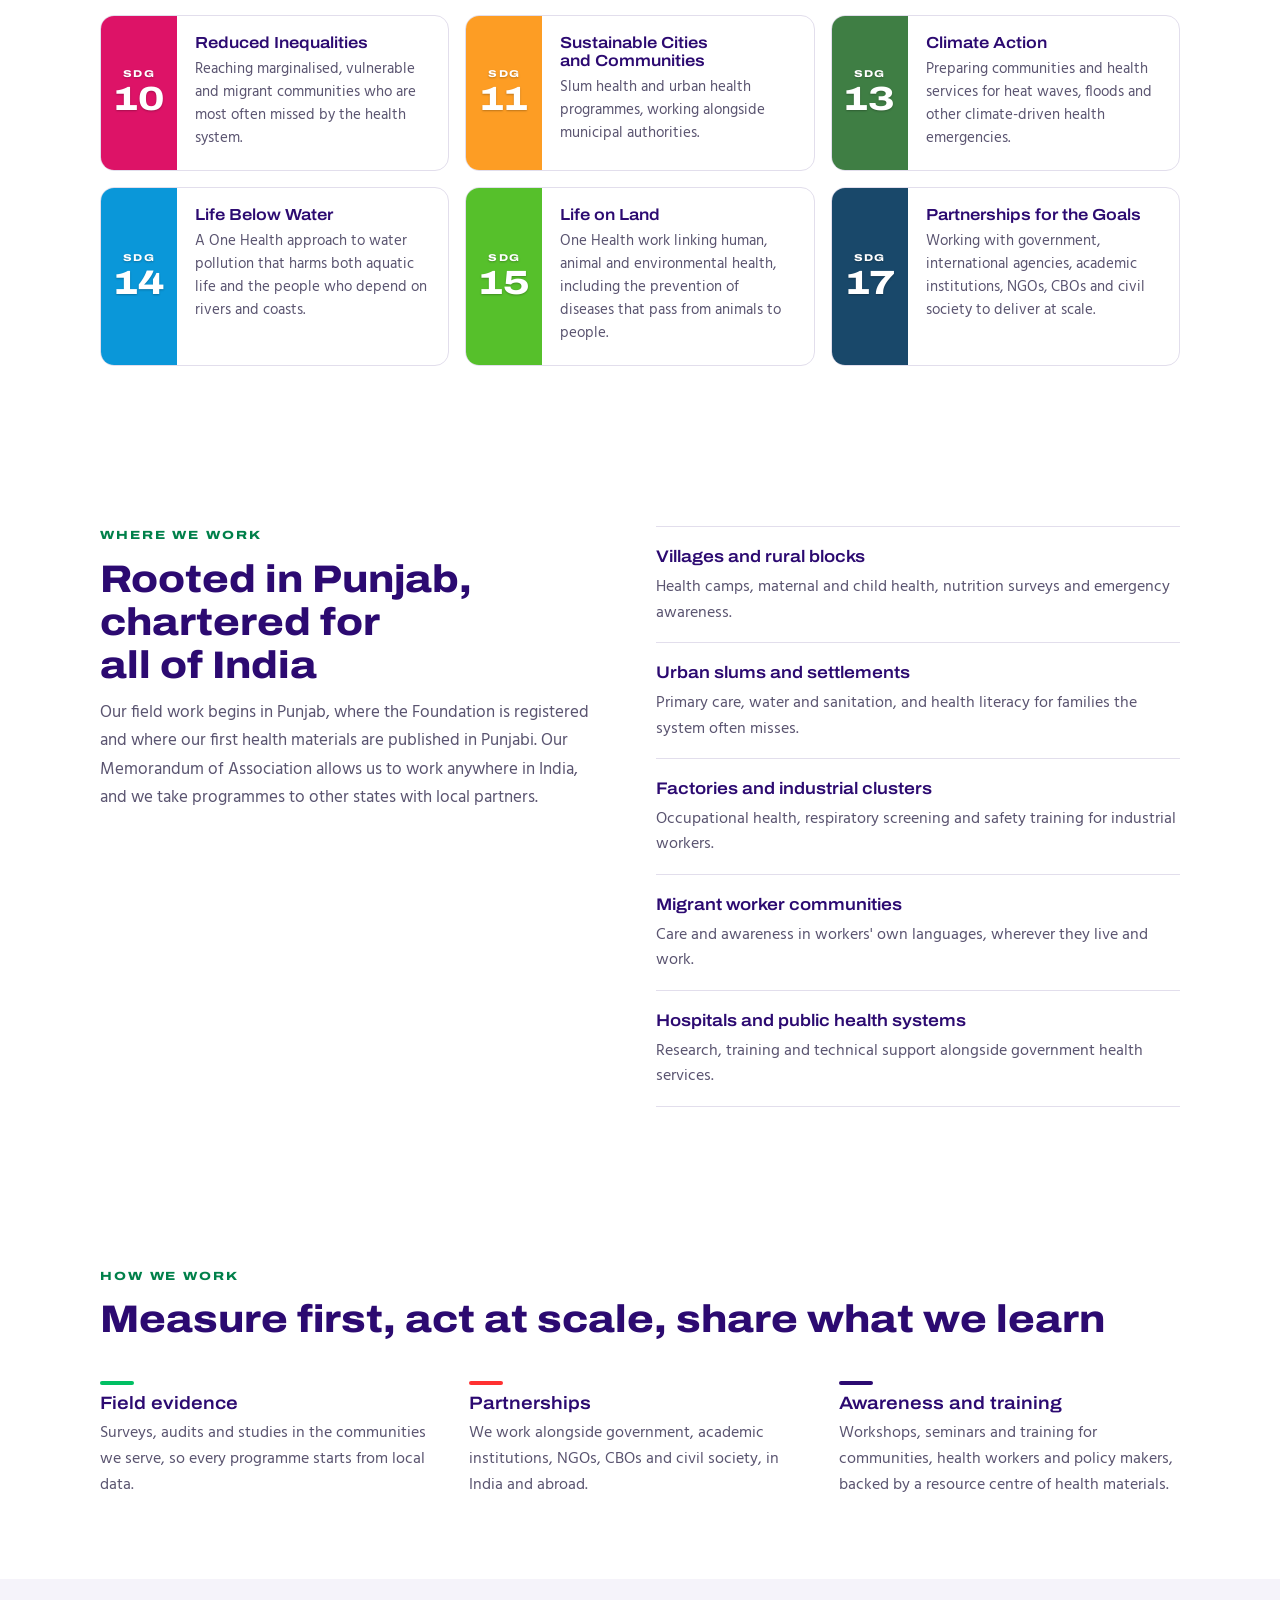
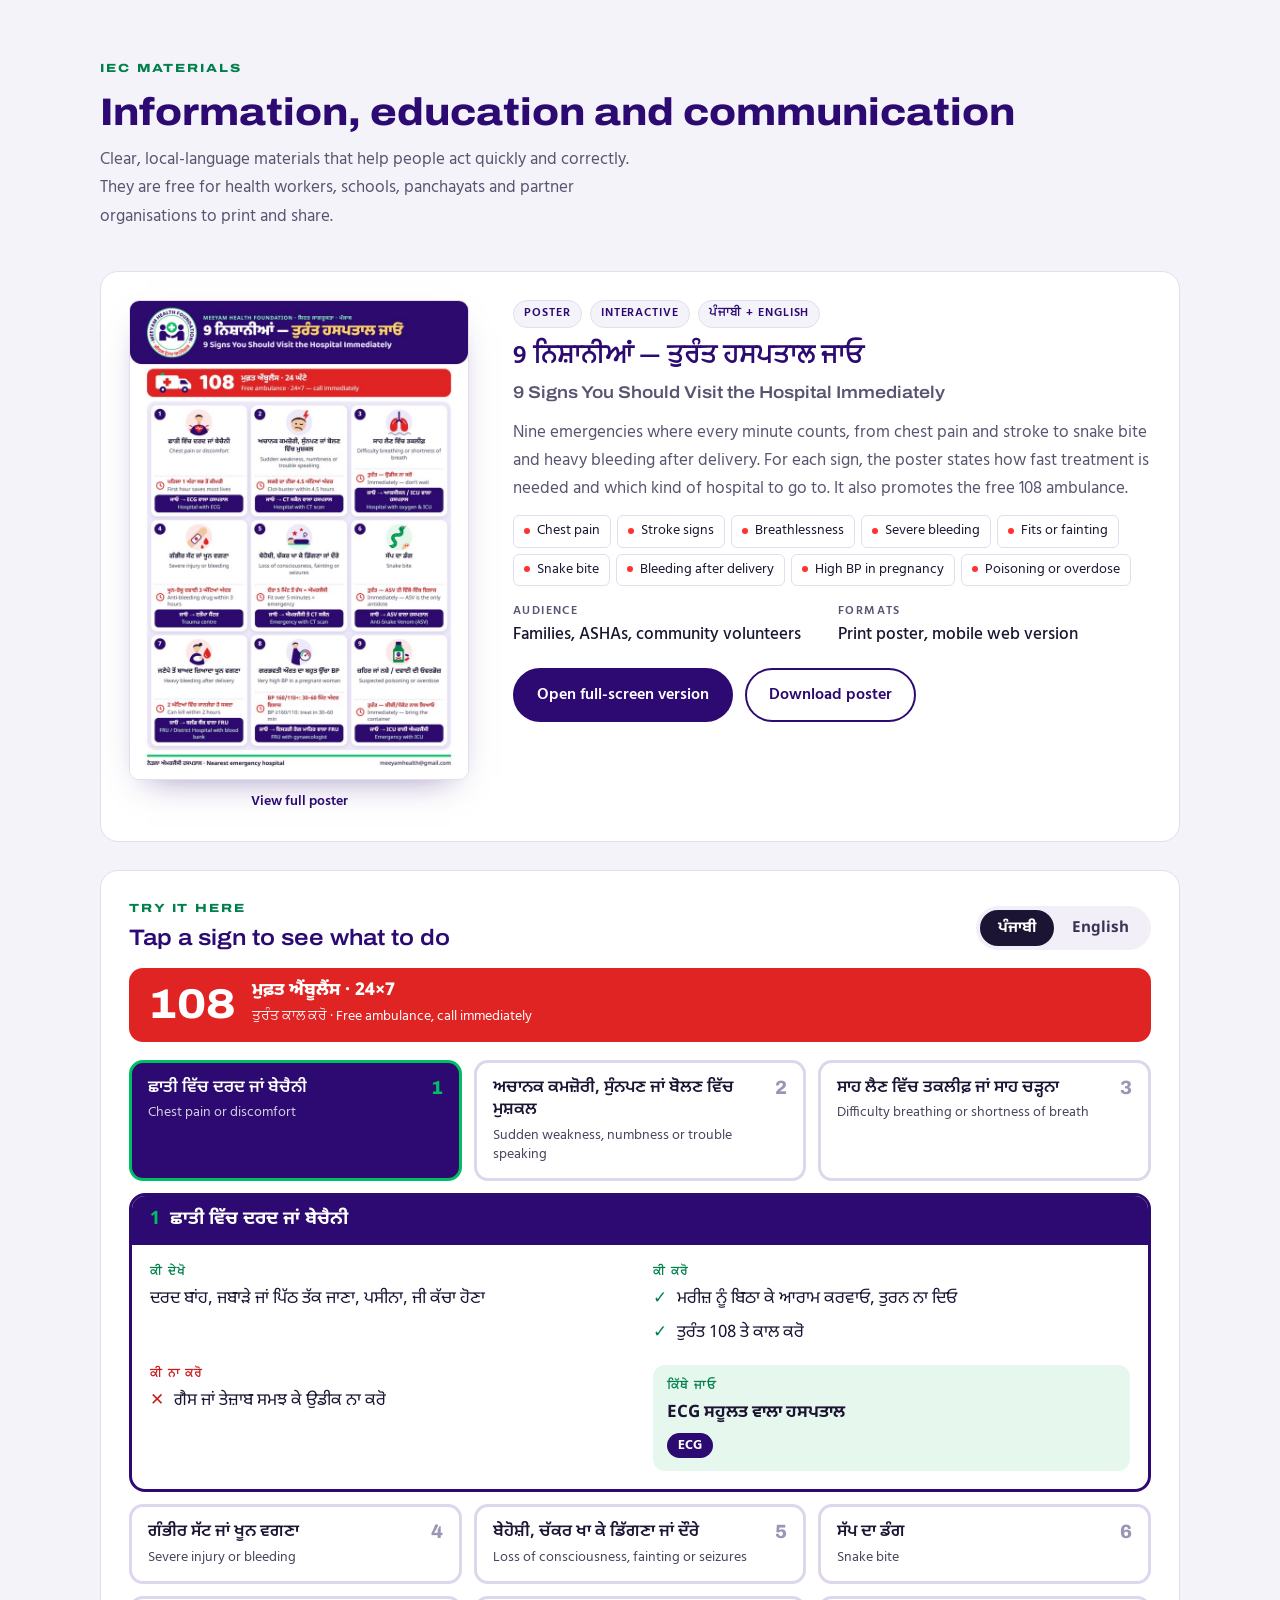
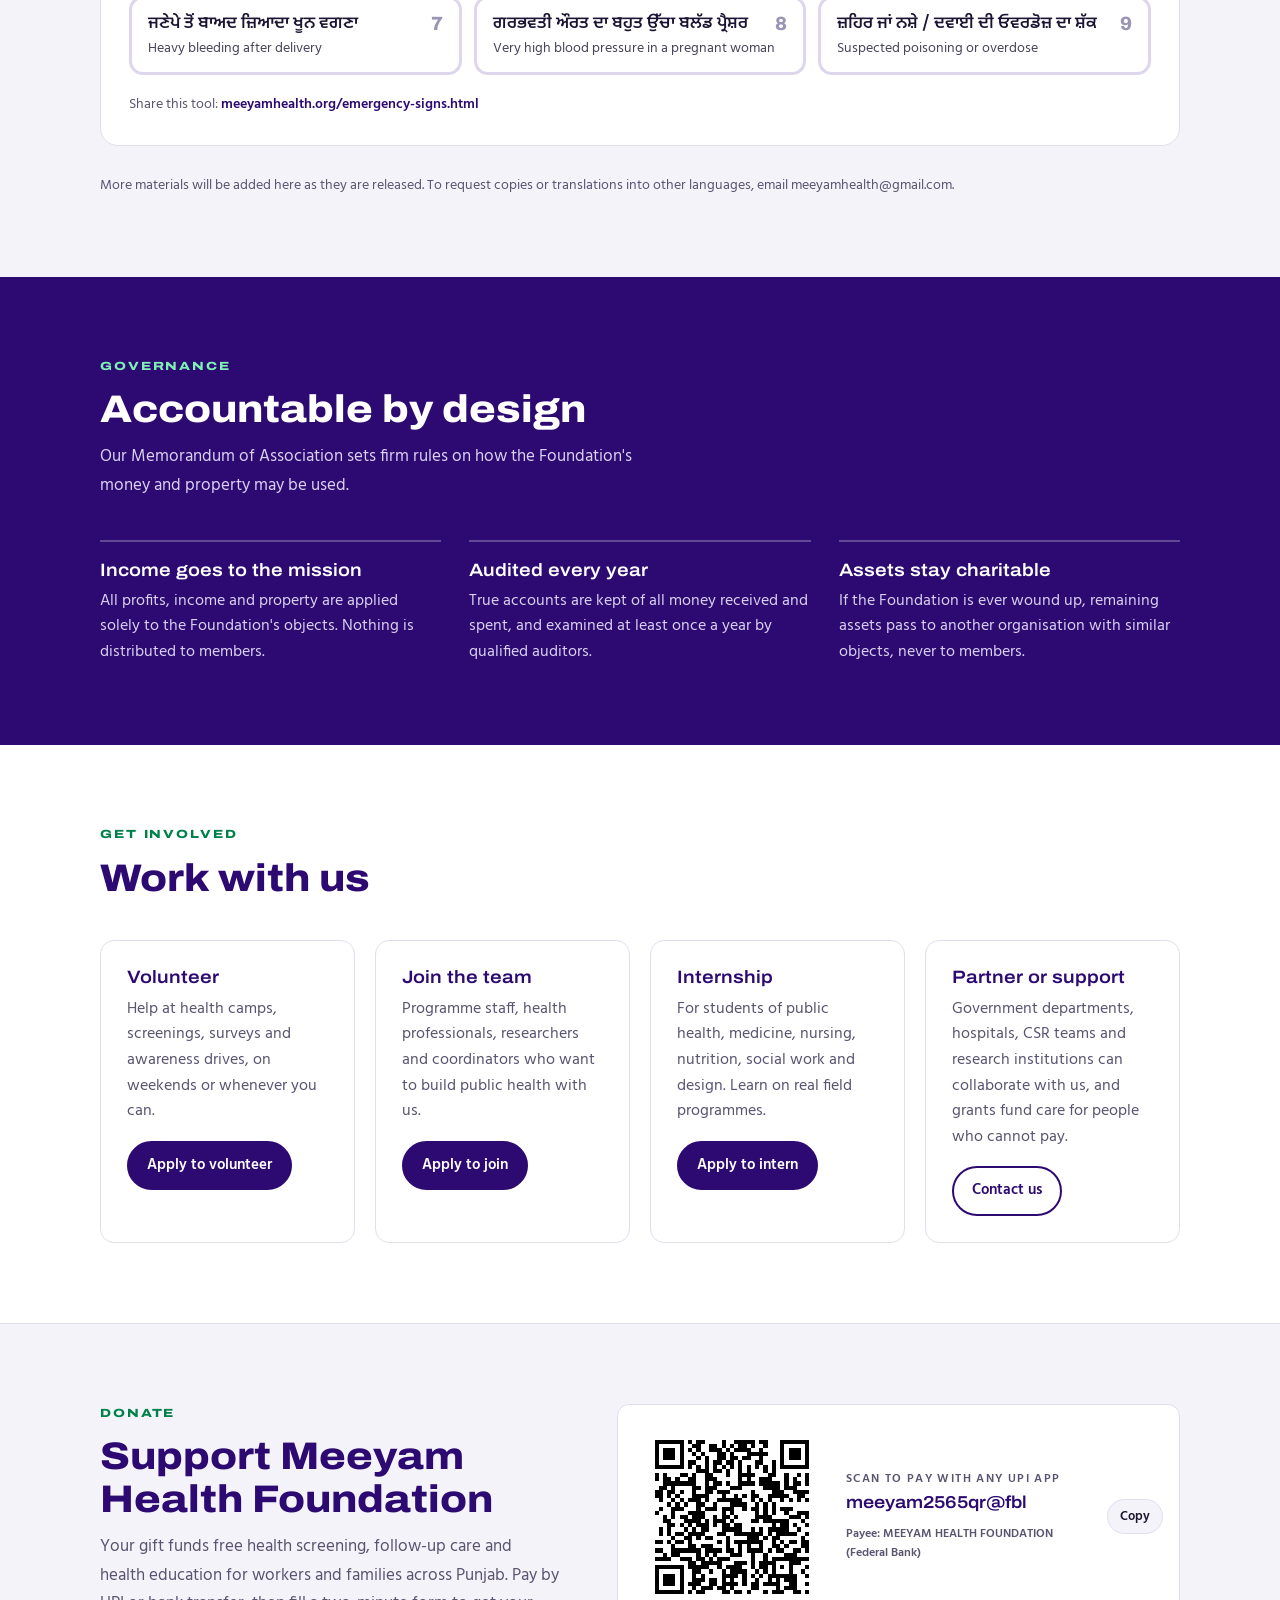
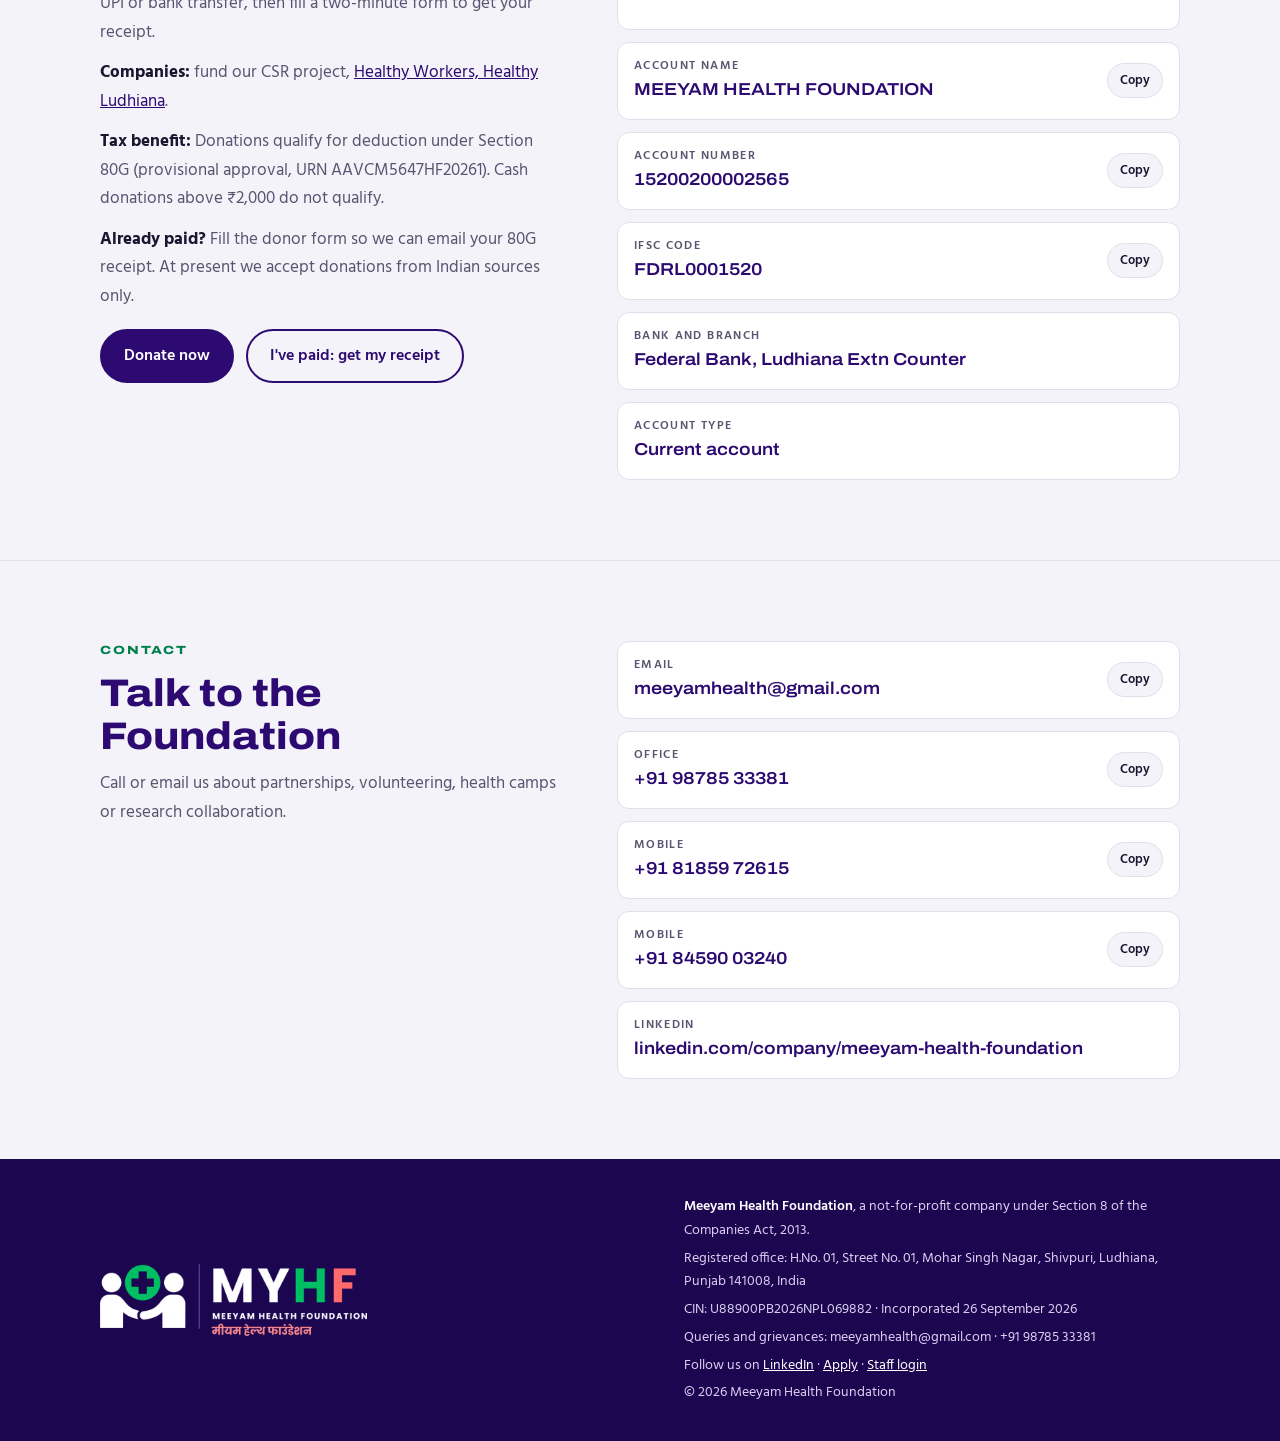
==== commit e25eb790: "Donate page: new heading, CSR project section first, per-person amounts" ====
--- a/index.html
+++ b/index.html
@@ -494,8 +494,9 @@
     <div class="wrap">
       <div class="head" style="margin:0;align-content:start">
         <div class="eyebrow">Donate</div>
-        <h2>Support community health in Punjab</h2>
-        <p class="lede">Your gift funds free health screening, follow-up care and health education. Pay by UPI or bank transfer, then fill a two-minute form to get your receipt.</p>
+        <h2>Support Meeyam Health Foundation</h2>
+        <p class="lede">Your gift funds free health screening, follow-up care and health education for workers and families across Punjab. Pay by UPI or bank transfer, then fill a two-minute form to get your receipt.</p>
+        <p class="lede"><strong style="color:var(--ink)">Companies:</strong> fund our CSR project, <a href="donate.html#csr">Healthy Workers, Healthy Ludhiana</a>.</p>
         <p class="lede"><strong style="color:var(--ink)">Tax benefit:</strong> Donations qualify for deduction under Section 80G (provisional approval, URN AAVCM5647HF20261). Cash donations above &#8377;2,000 do not qualify.</p>
         <p class="lede"><strong style="color:var(--ink)">Already paid?</strong> Fill the donor form so we can email your 80G receipt. At present we accept donations from Indian sources only.</p>
         <div style="display:flex;flex-wrap:wrap;gap:12px;margin-top:6px"><a class="btn solid" href="donate.html">Donate now</a><a class="btn ghost" href="donate.html#s3">I've paid: get my receipt</a></div>
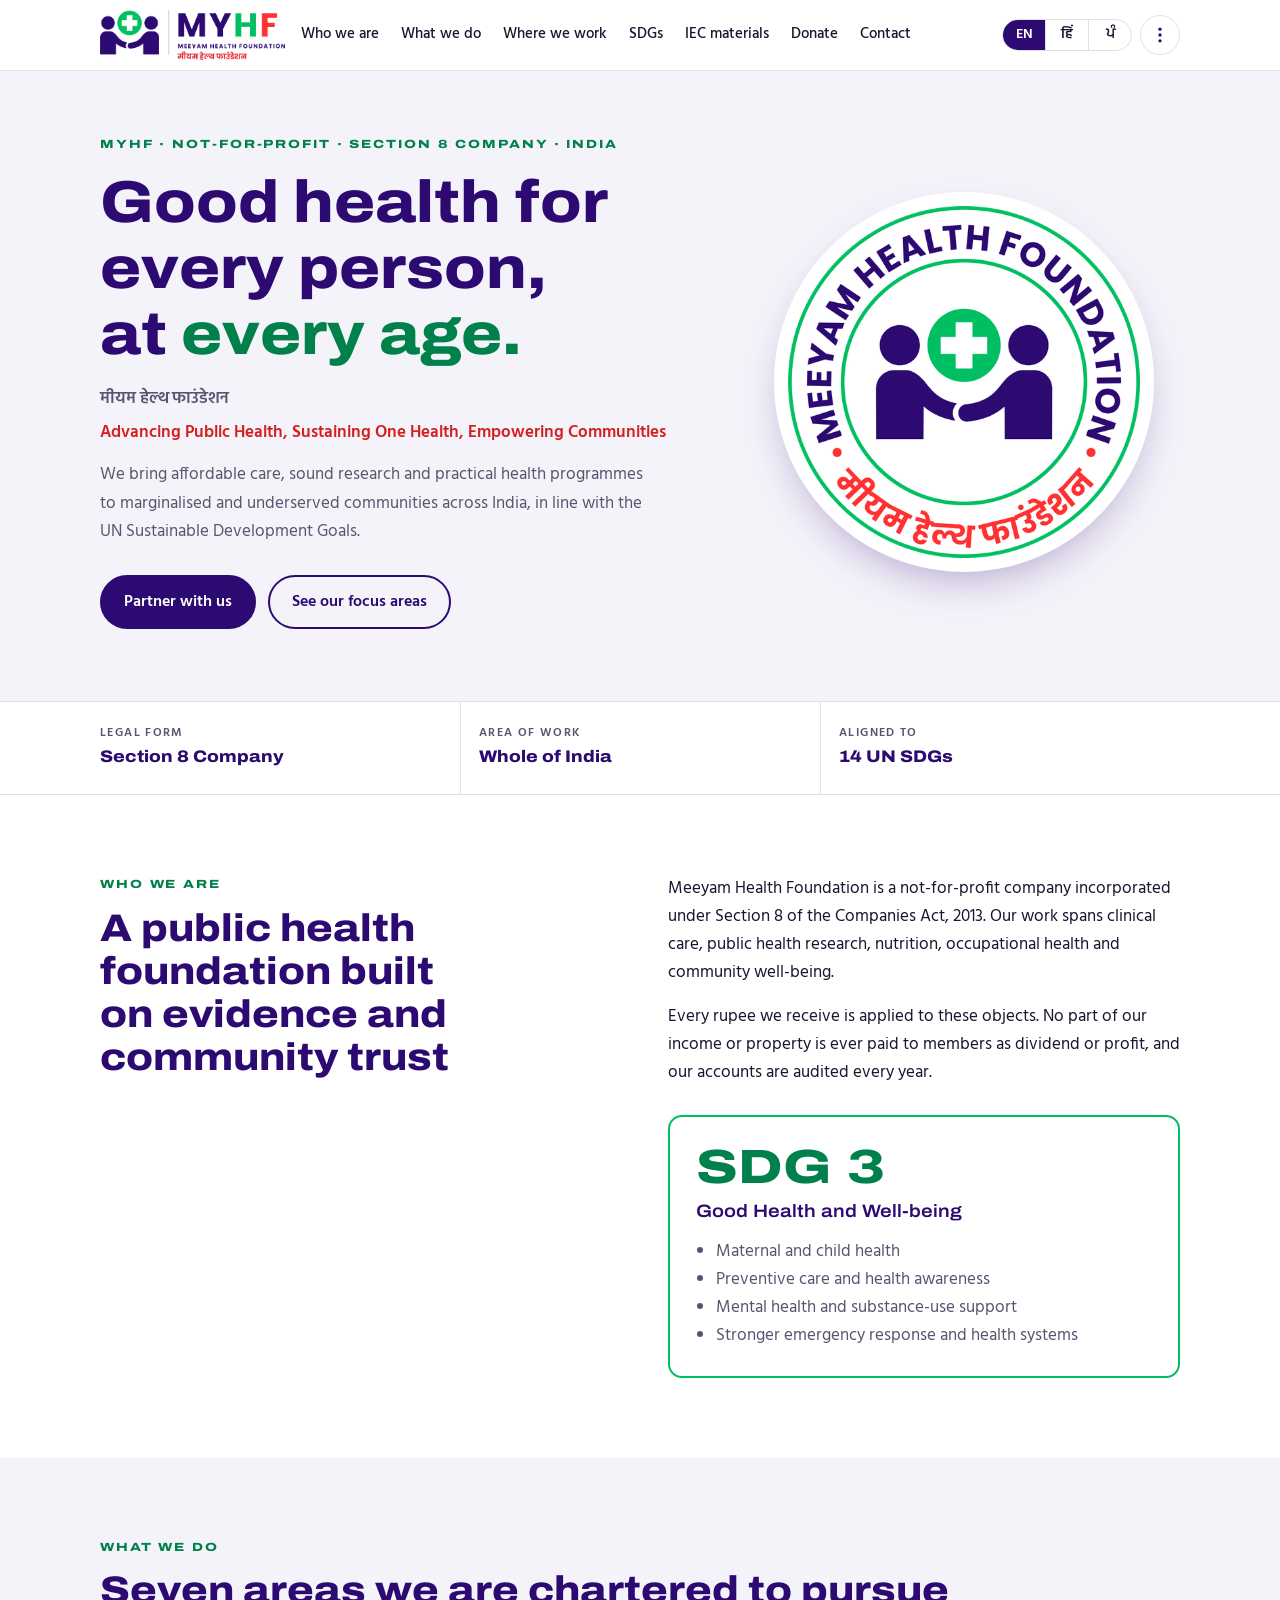
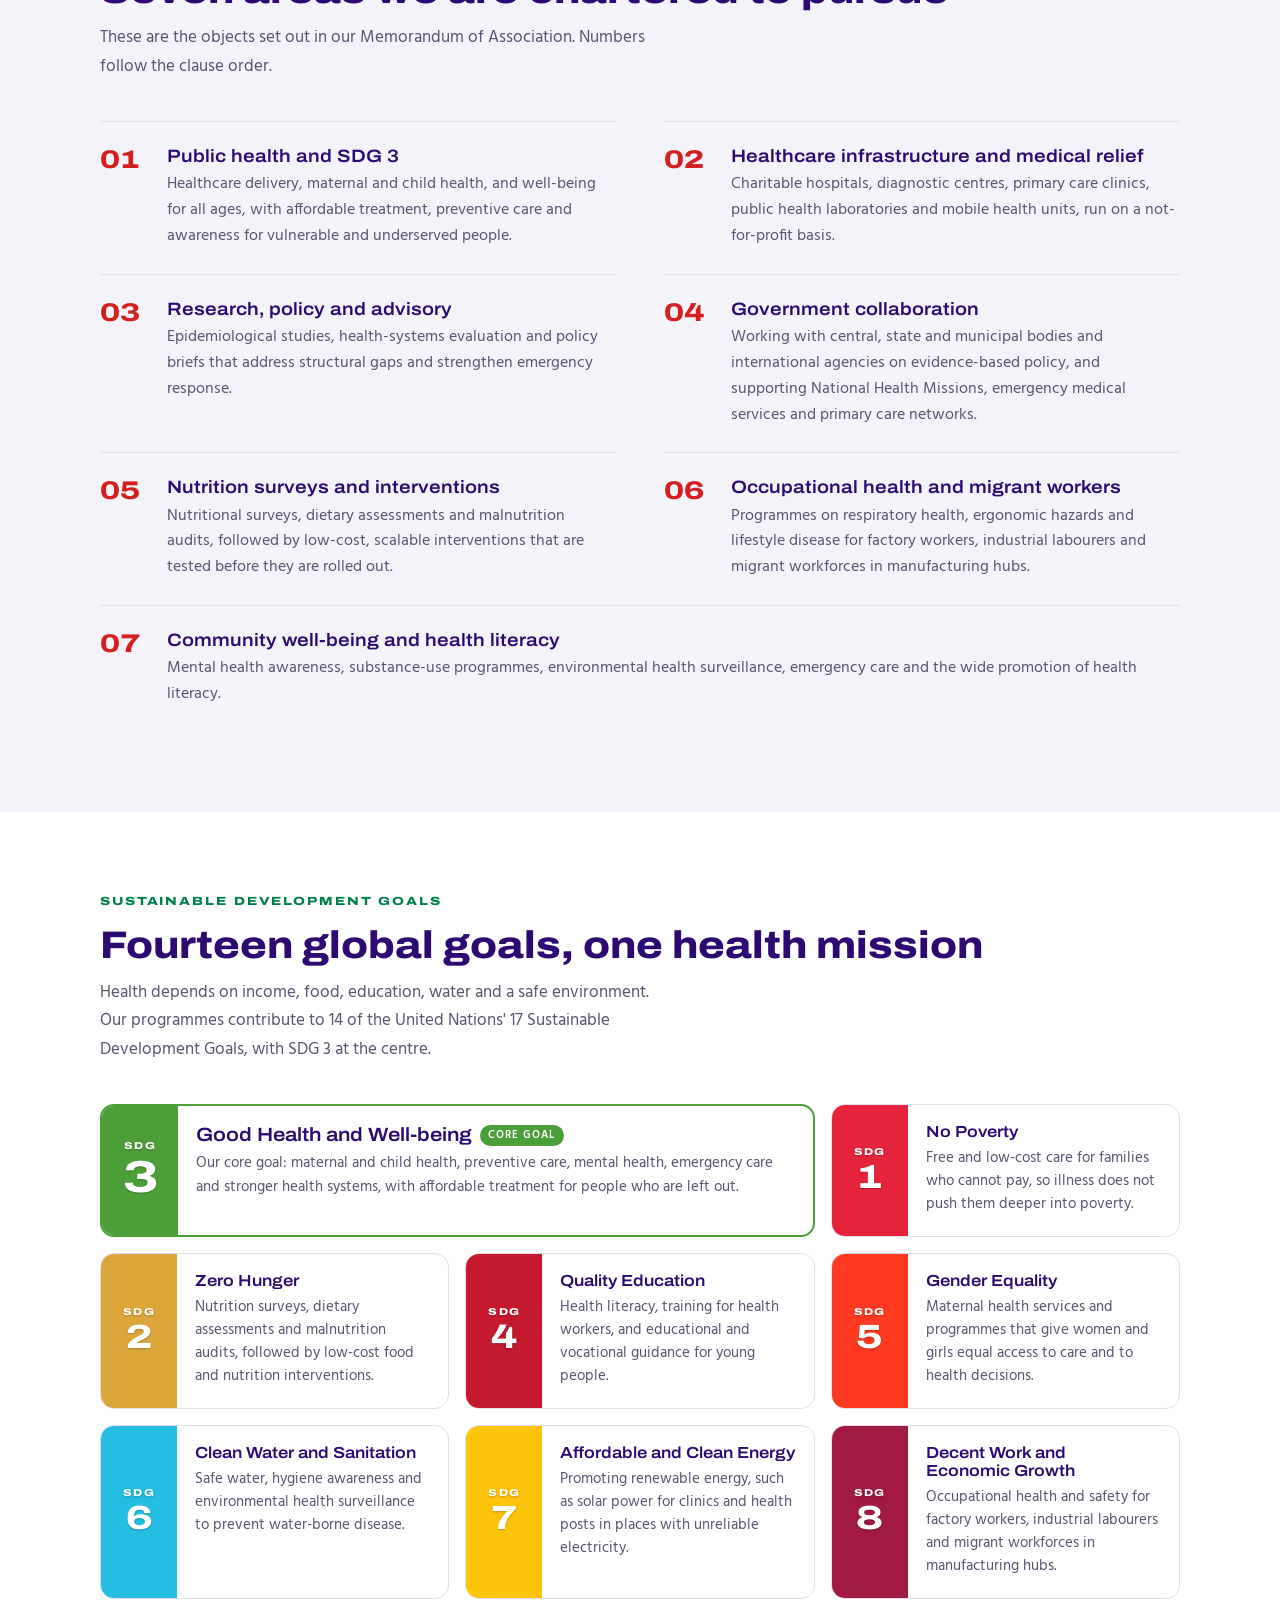
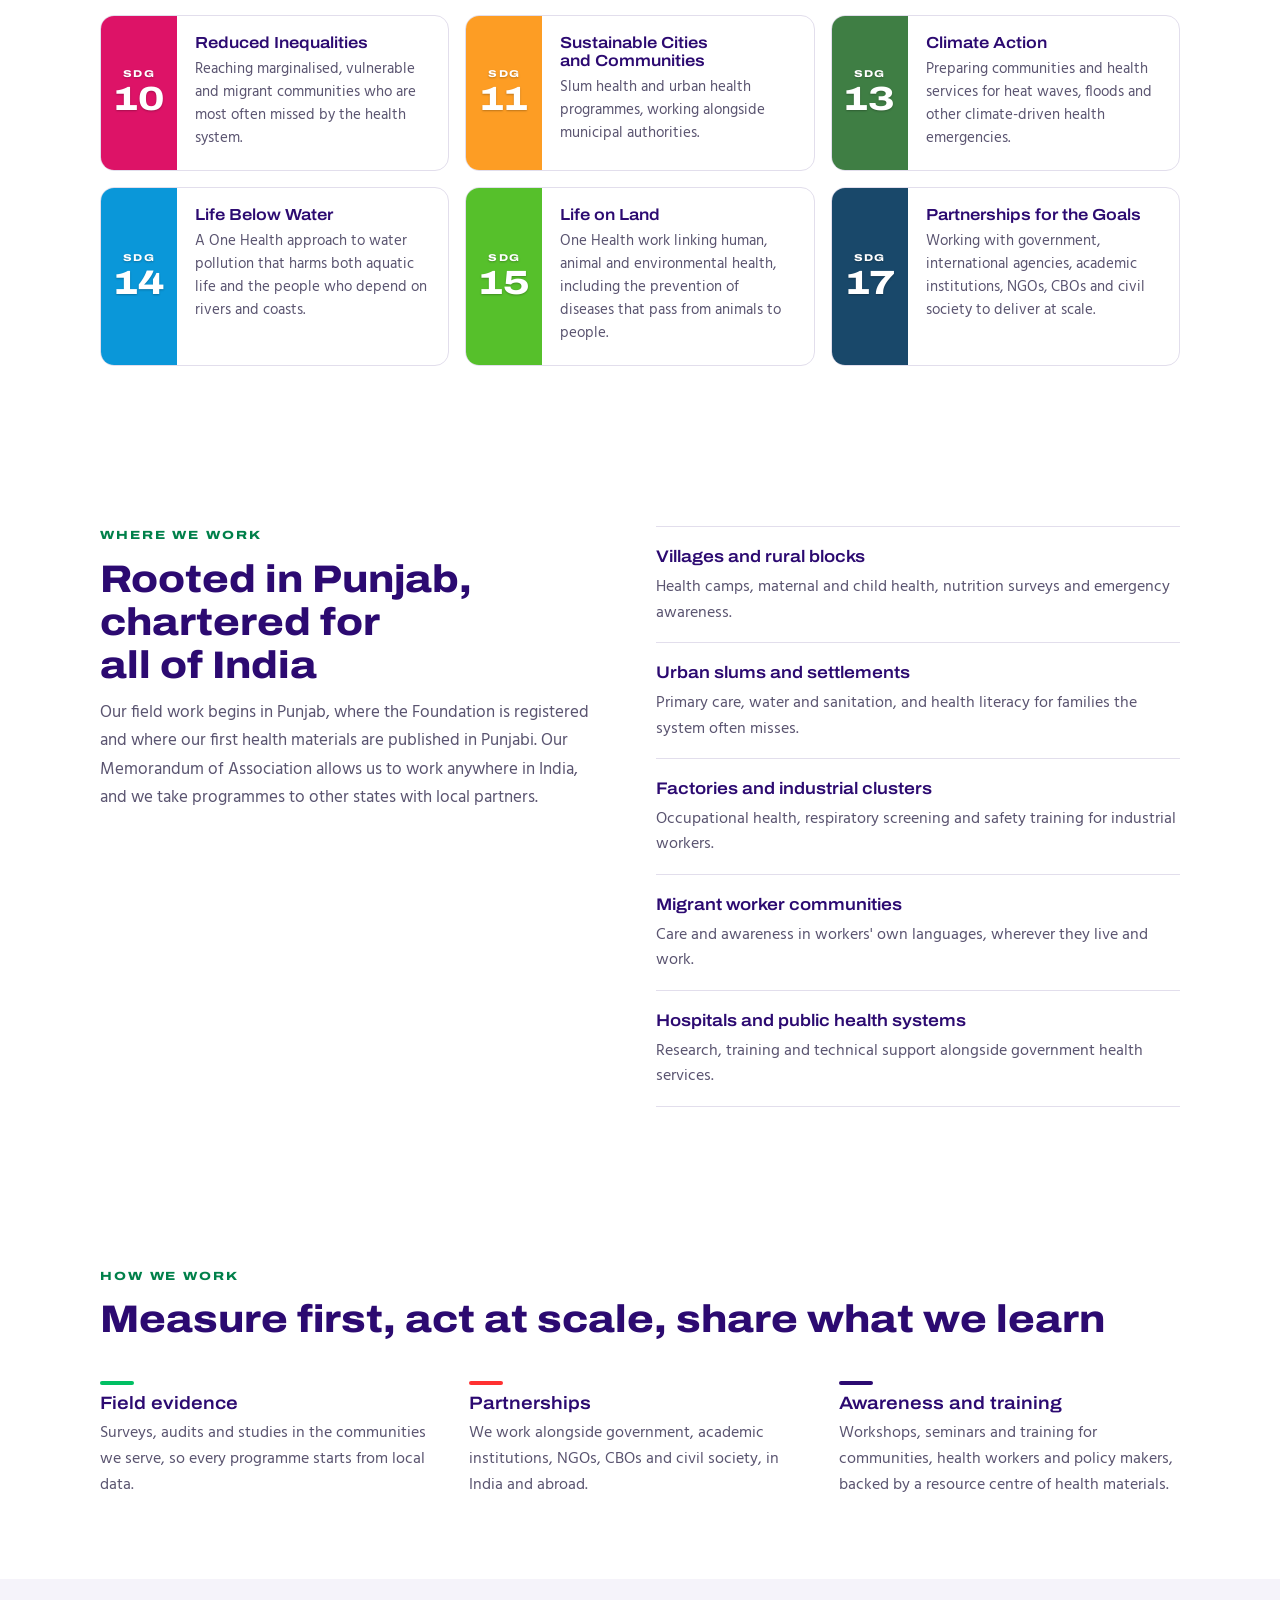
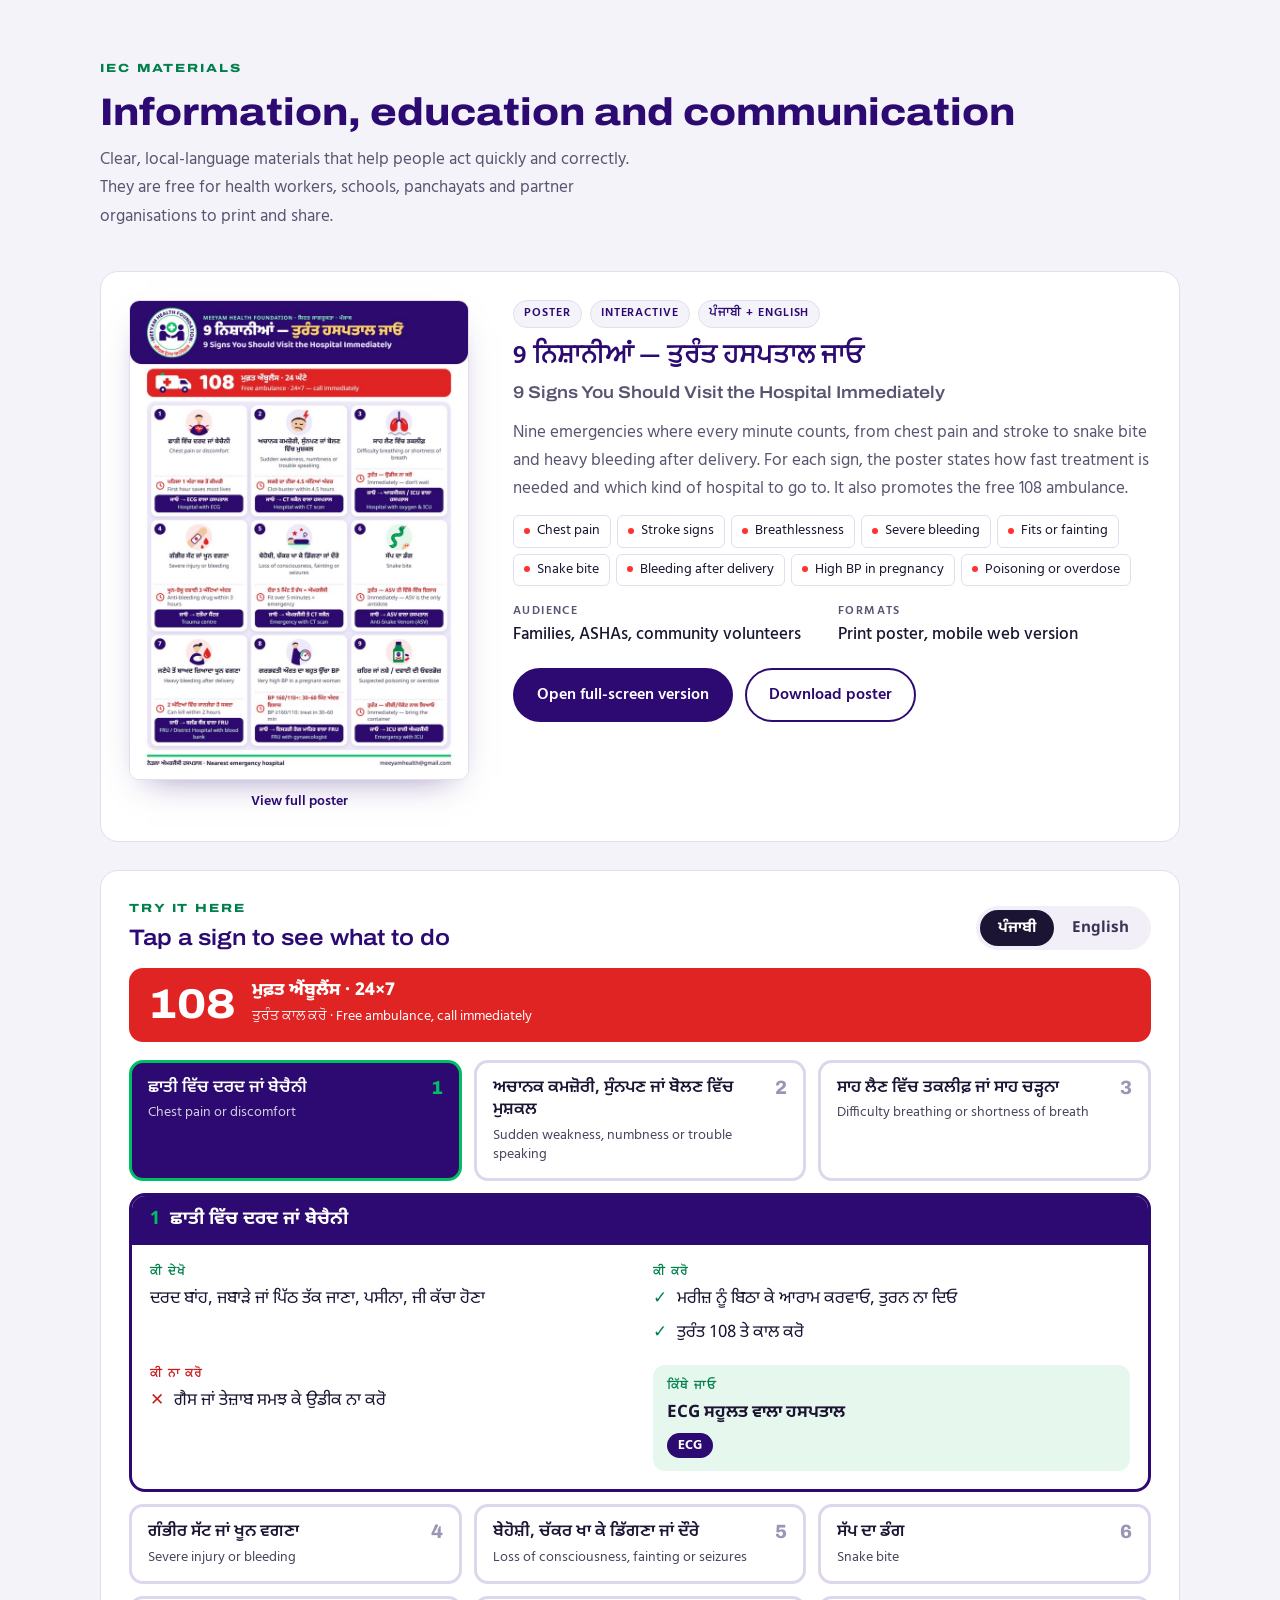
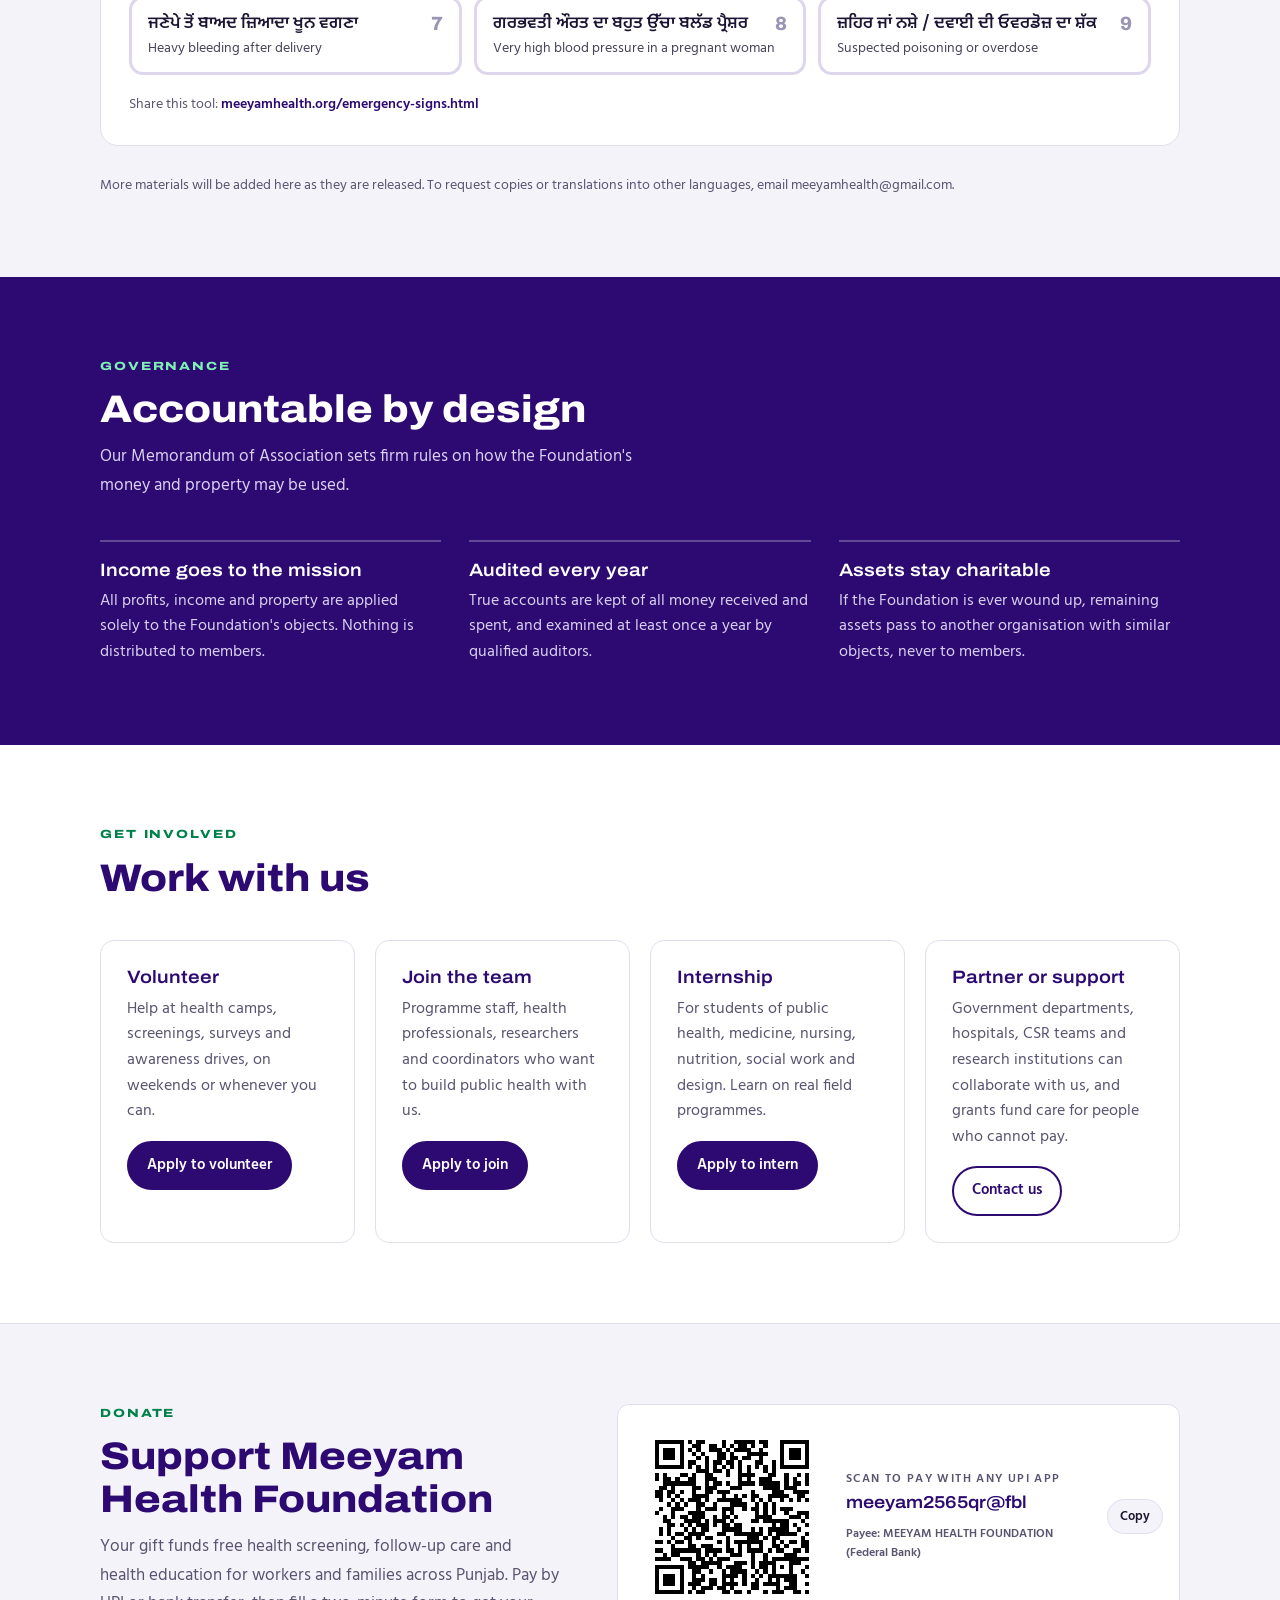
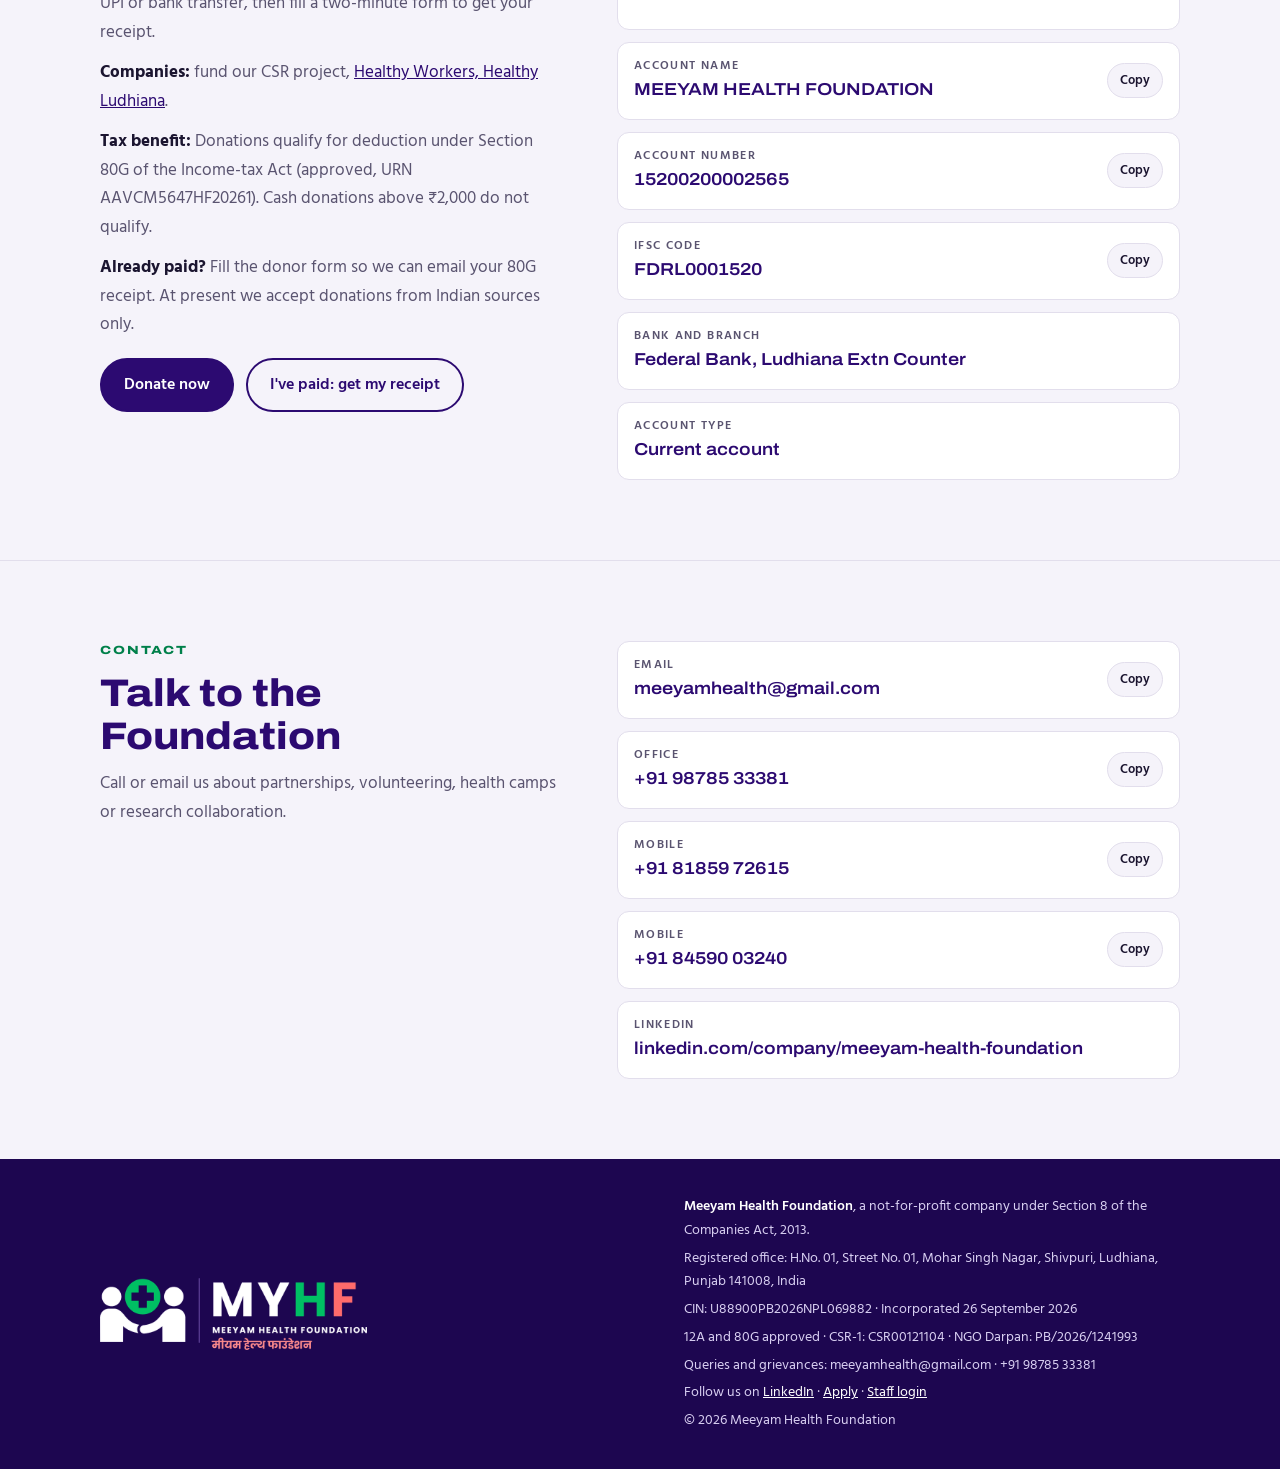
==== commit db40854c: "Approved 80G/12A wording, CSR-1 number, Section 8 notice, section menu and language switch" ====
--- a/index.html
+++ b/index.html
@@ -497,7 +497,7 @@
         <h2>Support Meeyam Health Foundation</h2>
         <p class="lede">Your gift funds free health screening, follow-up care and health education for workers and families across Punjab. Pay by UPI or bank transfer, then fill a two-minute form to get your receipt.</p>
         <p class="lede"><strong style="color:var(--ink)">Companies:</strong> fund our CSR project, <a href="donate.html#csr">Healthy Workers, Healthy Ludhiana</a>.</p>
-        <p class="lede"><strong style="color:var(--ink)">Tax benefit:</strong> Donations qualify for deduction under Section 80G (provisional approval, URN AAVCM5647HF20261). Cash donations above &#8377;2,000 do not qualify.</p>
+        <p class="lede"><strong style="color:var(--ink)">Tax benefit:</strong> Donations qualify for deduction under Section 80G of the Income-tax Act (approved, URN AAVCM5647HF20261). Cash donations above &#8377;2,000 do not qualify.</p>
         <p class="lede"><strong style="color:var(--ink)">Already paid?</strong> Fill the donor form so we can email your 80G receipt. At present we accept donations from Indian sources only.</p>
         <div style="display:flex;flex-wrap:wrap;gap:12px;margin-top:6px"><a class="btn solid" href="donate.html">Donate now</a><a class="btn ghost" href="donate.html#s3">I've paid: get my receipt</a></div>
       </div>
@@ -537,12 +537,14 @@
       <p><strong>Meeyam Health Foundation</strong>, a not-for-profit company under Section 8 of the Companies Act, 2013.</p>
       <p>Registered office: H.No. 01, Street No. 01, Mohar Singh Nagar, Shivpuri, Ludhiana, Punjab 141008, India</p>
       <p>CIN: U88900PB2026NPL069882 · Incorporated 26 September 2026</p>
+      <p>12A and 80G approved · CSR-1: CSR00121104 · NGO Darpan: PB/2026/1241993</p>
       <p>Queries and grievances: meeyamhealth@gmail.com · +91 98785 33381</p>
       <p>Follow us on <a href="https://www.linkedin.com/company/meeyam-health-foundation/" target="_blank" rel="noopener me" style="color:#fff">LinkedIn</a> · <a href="apply.html" style="color:#fff">Apply</a> · <a href="staff.html" style="color:#fff">Staff login</a></p>
       <p>© 2026 Meeyam Health Foundation</p>
     </div>
   </div>
 </footer>
+<script src="site-tools.js" defer></script>
 
 <script>
 document.querySelectorAll('.copy').forEach(function(b){
